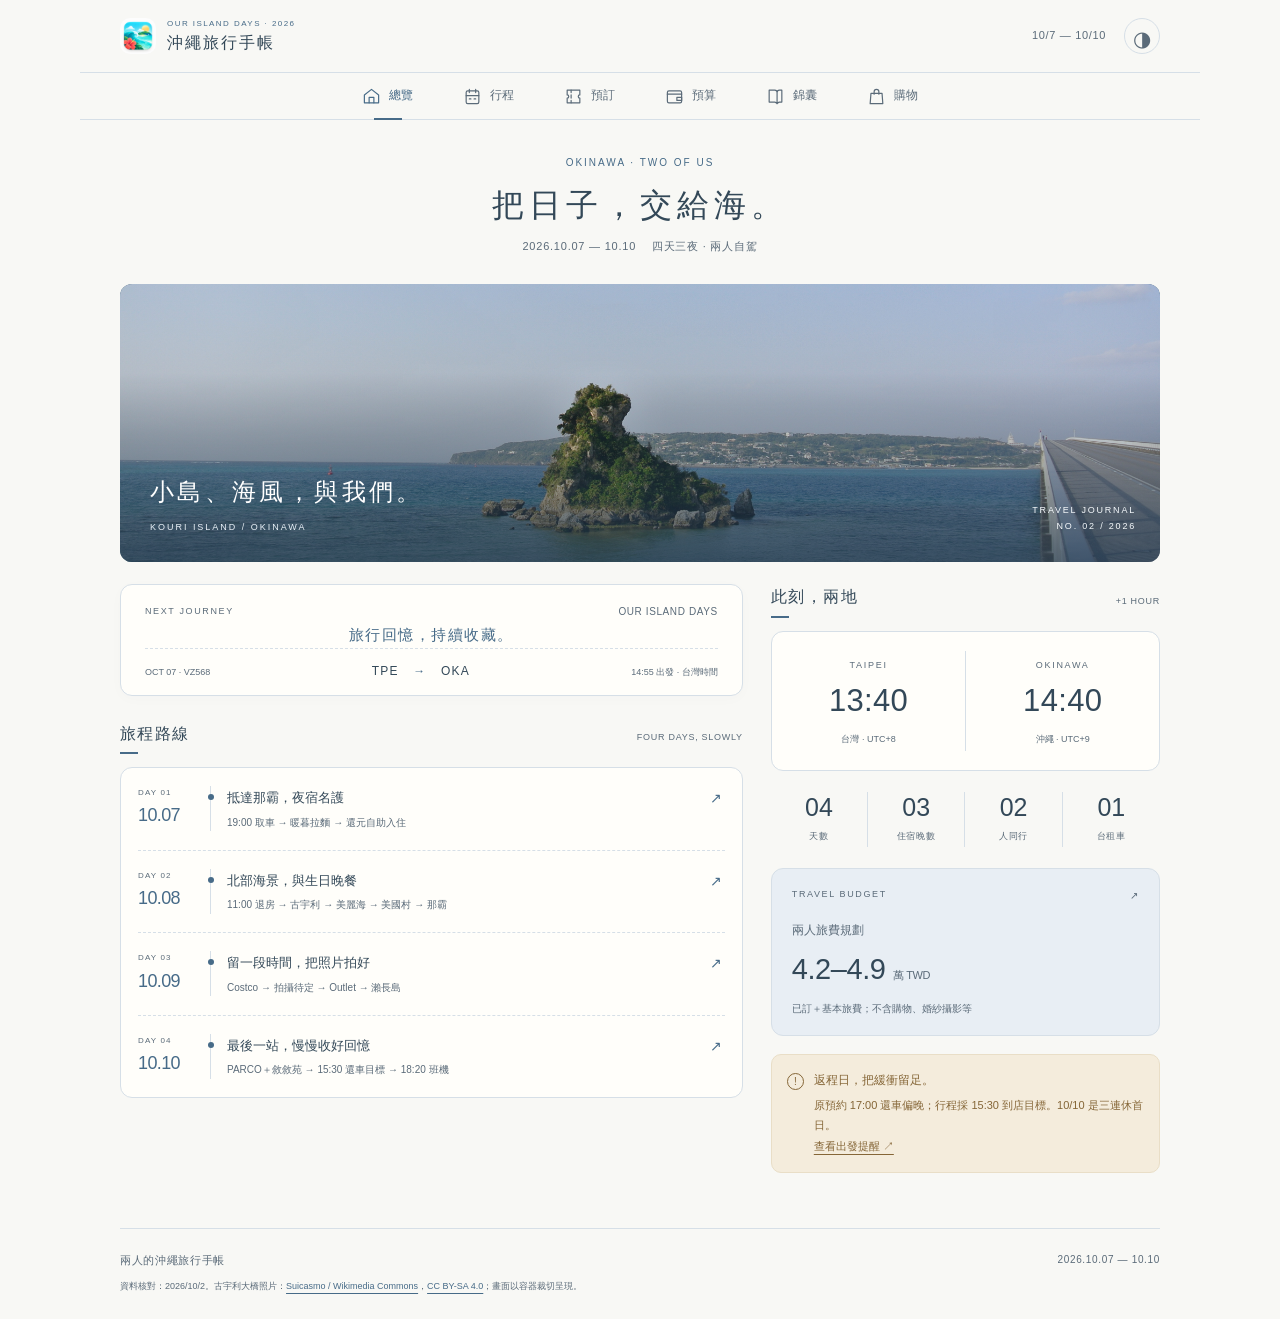
==== okinawa/index.html @ c4e72343 "Finalize visually checked shopping photos and compact mobile cards" ====
<!doctype html><html lang="zh-Hant"><head><meta charset="utf-8"><meta name="viewport" content="width=device-width,initial-scale=1,viewport-fit=cover"><meta name="theme-color" content="#f8f8f5"><meta name="description" content="2026年10月7日至10日，兩人的沖繩自駕行程與預算手帳。"><title>沖繩四日｜兩人的旅行手帳</title><link rel="icon" type="image/png" href="assets/okinawa-user-selected-192.png"><link rel="apple-touch-icon" href="assets/okinawa-user-selected-180.png"><link rel="manifest" href="manifest.webmanifest"><meta name="apple-mobile-web-app-capable" content="yes"><meta name="apple-mobile-web-app-title" content="沖繩四日"><link rel="stylesheet" href="styles.css?v=20261003-images03"></head><body><div class="app-shell">
<a class="skip" href="#main">跳到內容</a>
<header class="mast"><div class="brand"><img class="brandmark" src="assets/okinawa-user-selected-192.png" width="44" height="44" alt="沖繩風獅爺 App 圖示"><div><p class="eyebrow">OUR ISLAND DAYS · 2026</p><h1>沖繩旅行手帳</h1></div></div><div class="tripmeta"><span>10/7 — 10/10</span><button id="theme-toggle" type="button" aria-label="切換深淺色">◑</button></div></header>
<nav class="mainnav" aria-label="旅行手帳導覽">
<button class="active" data-view="overview" aria-current="page"><svg aria-hidden="true" viewBox="0 0 24 24" fill="none" stroke="currentColor" stroke-width="1.5" stroke-linecap="round" stroke-linejoin="round"><path d="m3 10 9-7 9 7v10H3Z"/><path d="M9 20v-7h6v7"/></svg><small>總覽</small></button>
<button data-view="plan"><svg aria-hidden="true" viewBox="0 0 24 24" fill="none" stroke="currentColor" stroke-width="1.5" stroke-linecap="round" stroke-linejoin="round"><rect x="4" y="5" width="16" height="16" rx="2"/><path d="M8 3v4m8-4v4M4 11h16m-12 4h2m4 0h2"/></svg><small>行程</small></button>
<button data-view="bookings"><svg aria-hidden="true" viewBox="0 0 24 24" fill="none" stroke="currentColor" stroke-width="1.5" stroke-linecap="round" stroke-linejoin="round"><path d="M4 4h16v6a2 2 0 0 0 0 4v6H4v-6a2 2 0 0 0 0-4Z"/><path d="M9 4v3m0 3v4m0 3v3"/></svg><small>預訂</small></button>
<button data-view="budget"><svg aria-hidden="true" viewBox="0 0 24 24" fill="none" stroke="currentColor" stroke-width="1.5" stroke-linecap="round" stroke-linejoin="round"><rect x="3" y="5" width="18" height="15" rx="2"/><path d="M3 9h18m-6 4h6v4h-6Z"/></svg><small>預算</small></button>
<button data-view="notes"><svg aria-hidden="true" viewBox="0 0 24 24" fill="none" stroke="currentColor" stroke-width="1.5" stroke-linecap="round" stroke-linejoin="round"><path d="M4 4h7a3 3 0 0 1 3 3v14a4 4 0 0 0-3-2H4Zm16 0h-3a3 3 0 0 0-3 3v14a4 4 0 0 1 3-2h3Z"/></svg><small>錦囊</small></button><button data-view="shopping"><svg aria-hidden="true" viewBox="0 0 24 24" fill="none" stroke="currentColor" stroke-width="1.5" stroke-linecap="round" stroke-linejoin="round"><path d="M5 8h14l1 13H4Z"/><path d="M9 9V6a3 3 0 0 1 6 0v3"/></svg><small>購物</small></button></nav>
<main id="main">
<section id="overview" class="view">
<div class="overview-heading"><p class="eyebrow">OKINAWA · TWO OF US</p><h2>把日子，交給海。</h2><p>2026.10.07 — 10.10 <span>四天三夜 · 兩人自駕</span></p></div>
<div class="cover"><img src="assets/kouri-bridge.jpg" alt="古宇利大橋跨越沖繩的藍綠色海面" width="720" height="480" fetchpriority="high"><div class="cover-copy"><span>小島、海風，與我們。</span><small>KOURI ISLAND / OKINAWA</small></div><span class="cover-index">TRAVEL JOURNAL<br>NO. 02 / 2026</span></div>
<div class="home-grid"><div class="home-main">
<section class="countdown-card" aria-label="旅行倒數"><div class="card-label">NEXT JOURNEY <span id="countdown-label">距離出發</span></div><div class="countdown-digits" id="countdown-digits"><div><strong id="countdown-days">--</strong><span>DAYS</span></div><i>:</i><div><strong id="countdown-hours">--</strong><span>HOURS</span></div><i>:</i><div><strong id="countdown-minutes">--</strong><span>MINS</span></div></div><p id="countdown" class="countdown-status" aria-live="off"></p><div class="flight-strip"><span>OCT 07 · VZ568</span><b>TPE <span>→</span> OKA</b><span>14:55 出發 · 台灣時間</span></div></section>
<div class="overview-section"><div class="section-label"><h3>旅程路線</h3><span>FOUR DAYS, SLOWLY</span></div><div class="route-summary">
<button data-overview-day="0"><span><small>DAY 01</small>10.07</span><div><b>抵達那霸，夜宿名護</b><small>19:00 取車 → 暖暮拉麵 → 還元自助入住</small></div><i aria-hidden="true">↗</i></button>
<button data-overview-day="1"><span><small>DAY 02</small>10.08</span><div><b>北部海景，與生日晚餐</b><small>11:00 退房 → 古宇利 → 美麗海 → 美國村 → 那霸</small></div><i aria-hidden="true">↗</i></button>
<button data-overview-day="2"><span><small>DAY 03</small>10.09</span><div><b>留一段時間，把照片拍好</b><small>Costco → 拍攝待定 → Outlet → 瀨長島</small></div><i aria-hidden="true">↗</i></button>
<button data-overview-day="3"><span><small>DAY 04</small>10.10</span><div><b>最後一站，慢慢收好回憶</b><small>PARCO＋敘敘苑 → 15:30 還車目標 → 18:20 班機</small></div><i aria-hidden="true">↗</i></button></div></div>
</div><aside class="home-side"><div class="overview-section clock-section"><div class="section-label"><h3>此刻，兩地</h3><span>+1 HOUR</span></div><div class="clock-grid"><div><span>TAIPEI</span><strong id="clock-taipei">--:--</strong><small>台灣 · UTC+8</small></div><div><span>OKINAWA</span><strong id="clock-okinawa">--:--</strong><small>沖繩 · UTC+9</small></div></div></div>
<div class="overview-stats"><div><strong>04</strong><span>天數</span></div><div><strong>03</strong><span>住宿晚數</span></div><div><strong>02</strong><span>人同行</span></div><div><strong>01</strong><span>台租車</span></div></div>
<button class="overview-budget" data-open-view="budget"><span class="card-label">TRAVEL BUDGET <span aria-hidden="true">↗</span></span><span>兩人旅費規劃</span><b>4.2–4.9 <small>萬 TWD</small></b><small>已訂＋基本旅費；不含購物、婚紗攝影等</small></button>
<div class="notice"><span class="noticeicon" aria-hidden="true">!</span><div><strong>返程日，把緩衝留足。</strong><p>原預約 17:00 還車偏晚；行程採 15:30 到店目標。10/10 是三連休首日。</p><a href="#notes" data-open-view="notes">查看出發提醒 ↗</a></div></div>
</aside></div>
</section><section id="plan" class="view" hidden><div class="sectionhead"><p class="eyebrow">ONE DAY AT A TIME</p><h2>沿著海岸，慢慢走。</h2><p class="sub">每天一頁，把時間留給喜歡的風景。</p></div><div class="notice"><span class="noticeicon" aria-hidden="true">!</span><div><strong>10/10 還車要提早</strong><p>訂單是 17:00，建議已加滿油、15:30 到 SKY。當天是三連休首日，另有那霸祭典活動。<a href="#" data-open-view="notes">查看原因與依據</a></p></div></div>
<div class="daytabs" role="tablist" aria-label="選擇旅行日期"></div>
<div class="itinerarylayout"><section id="day-panel" role="tabpanel" tabindex="0"></section><aside class="tripaside"><div class="asidebox"><p class="eyebrow">BUDGET / 2 PEOPLE</p><p class="asideamount">NT$42,042<span>— 48,862</span></p><p>含已訂機票、三晚住宿、租車與基本旅費估算。</p><p class="small">不含購物、婚紗攝影、台灣端交通、保險／網路及未確定加收費用。</p><button class="textbutton" data-open-view="budget">展開預算明細</button></div><div class="asidebox quiet"><h3>這份行程怎麼看</h3><p><span class="tag confirmed">已訂</span> 已核對確認信</p><p><span class="tag planned">預排</span> 建議時段，未預約</p><p><span class="tag pending">待確認</span> 仍缺重要資訊</p><p class="small">日本行程使用日本時間；航班另標台灣時間。車程為規劃區間，不是即時導航。</p></div></aside></div>
</section>
<section id="budget" class="view" hidden><div class="sectionhead"><p class="eyebrow">MONEY, WITHOUT DOUBLE COUNTING</p><h2>兩人預算，一次看清楚。</h2><p class="sub">已付款採實際台幣金額。其餘以試算匯率 ¥1 = NT$0.22 換算，非即時或刷卡匯率。</p></div>
<div class="totals"><article><span>已付款・已核對</span><strong>NT$25,555<span>.41</span></strong><p>來回機票＋那霸兩晚住宿</p></article><article><span>已訂・尚待付款</span><strong>約 NT$5,847</strong><p>租車 ¥16,200＋名護住宿 ¥10,377 等值基準</p></article><article class="totalprimary"><span>兩人整趟規劃</span><strong>NT$42,042–48,862</strong><p>已訂項目＋基本旅費＋機動金；未含下列額外項目</p></article></div>
<div class="budgetsection"><div class="blocktitle"><span class="sectionnum">01</span><div><h3>已訂固定項目</h3><p>同一筆費用只計算一次</p></div></div><div class="tablewrap"><table><thead><tr><th>項目</th><th>狀態</th><th>計價金額</th><th>備註</th></tr></thead><tbody>
<tr><td><b>雙人來回機票</b><small>Thai Vietjet・VZ568 / VZ569</small></td><td><span class="tag confirmed">已付</span></td><td class="num">NT$20,723.41</td><td>含稅費與已購託運，行李費不另加。</td></tr>
<tr><td><b>那霸西飯店・2 晚</b><small>10/8 入住，10/10 退房</small></td><td><span class="tag confirmed">已付</span></td><td class="num">NT$4,832</td><td>新樓標準雙床房，不含早餐；停車另計。</td></tr>
<tr><td><b>還元名護東江・1 晚</b><small>10/7 入住，10/8 退房</small></td><td><span class="tag pending">10/5 待扣款</span></td><td class="num">¥10,377 等值<small>試算約 NT$2,283</small></td><td>以延後扣款條款基準估算，最終依選定幣別與扣款日匯率。含早餐。</td></tr>
<tr><td><b>SKY 租車・1 台</b><small>10/7 19:00 — 10/10 17:00 原訂單</small></td><td><span class="tag pending">取車現付</span></td><td class="num">¥16,200<small>試算約 NT$3,564</small></td><td>含免責／WIDE 補償及 ETC 裝置；油、通行費另計。</td></tr>
</tbody></table></div><p class="footnote">名護顯示價 ¥9,883 與延後扣款基準 ¥10,377 是同一筆，不重複加總。舊 Tissage 與重複那霸訂單已免費取消，不計入費用。</p></div>
<div class="budgetsection"><div class="blocktitle"><span class="sectionnum">02</span><div><h3>尚未花費的基本旅費</h3><p>兩人、四天的規劃區間，非商家報價</p></div></div><div class="estimate-list">
<div class="food-total"><span><b>餐飲與飲料・兩人合計</b><small>下列餐點都包含在此總額，不再重複相加。名護早餐已含。</small></span><strong>¥30,000–50,000</strong></div>
<div class="food-breakdown"><span><b>10/7 暖暮拉麵</b><small>兩人簡單用餐估算，非官方報價。</small></span><strong>¥2,000–3,000</strong></div>
<div class="food-breakdown"><span><b>10/8 生日晚餐</b><small>餐廳待選，預算保留。</small></span><strong>¥6,000–10,000</strong></div>
<div class="food-breakdown"><span><b>10/10 敘敘苑午餐</b><small>焼肉／ミックス套餐每人 ¥3,000／4,100，含稅、午餐免 5% 服務費；未訂位。</small></span><strong>¥6,000–8,200</strong></div>
<div class="food-breakdown"><span><b>其他餐飲與飲料額度</b><small>蝦蝦飯、其他正餐、早餐與飲料；剩餘預算分配，非商家報價。</small></span><strong>¥16,000–28,800</strong></div>
<div><span><b>汽油</b><small>約 350–450 km；車型、油耗、繞路與實際油價會改變結果。</small></span><strong>¥4,000–8,000</strong></div>
<div><span><b>高速公路通行費</b><small>ETC 卡是否可租待確認，租卡費尚未核實。</small></span><strong>¥2,000–4,000</strong></div>
<div><span><b>飯店及景點停車</b><small>含那霸西兩晚 ¥3,000；其餘預留名護與臨停。</small></span><strong>¥3,000–5,000</strong></div>
<div><span><b>美麗海水族館成人票 × 2</b><small>目前一般成人票 ¥2,180／人；未購票。</small></span><strong>¥4,360</strong></div>
<div><span><b>機動預備金</b><small>只列一次，不表示已發生支出。</small></span><strong>¥5,000–8,000</strong></div>
<div class="estimatetotal"><span><b>基本旅費＋機動金</b></span><strong>¥48,360–79,360<small>約 NT$10,639–17,459</small></strong></div>
</div></div>
<div class="budgetsection exclusions"><h3>還沒包含的費用</h3><p>購物／伴手禮、婚紗拍攝、台灣往返機場交通、旅遊保險、網路方案、ETC 卡租借及任何尚未確定的現場加收。這些不是 0 元，待金額確定再加入。</p><p>目前估算約每人 NT$21,021–24,431；這只是雙人總額平均，未代表實際付款分攤。</p></div>
</section>
<section id="bookings" class="view" hidden><div class="sectionhead"><p class="eyebrow">BOOKED & VERIFIED</p><h2>機票、飯店、租車都已定位。</h2><p class="sub">確認信查核至 10/2；航班實際狀態仍以航空公司通知為準。</p></div>
<div class="bookinggrid"><article class="booking flightcard"><div class="blocktitle"><span class="minilabel">FLIGHT</span><h3>來回航班</h3></div><div class="flight"><div><span>10/7（三）・VZ568</span><p><b>14:55</b> TPE T1 <i>—</i> <b>17:20</b> OKA</p><small>出發為台灣時間，抵達為日本時間</small></div></div><div class="flight"><div><span>10/10（六）・VZ569</span><p><b>18:20</b> OKA <i>—</i> <b>18:55</b> TPE T1</p><small>出發為日本時間，抵達為台灣時間</small></div></div><div class="mininote"><b>已購託運</b><p>去程：一人 20 kg，另一人未見託運加購。<br>回程：一人 25 kg、另一人 15 kg。</p><small>已含機票總額；手提行李與合併計重規則未核實。</small></div></article>
<article class="booking"><span class="minilabel">STAY 01 / NAGO</span><h3>還元ホテル 名護東江</h3><p class="bookingdates">10/7 — 10/8 <span>1 晚</span></p><p>雙床房・兩位成人・附早餐</p><dl><dt>入住／退房</dt><dd>16:00 後／11:00 前</dd><dt>地址</dt><dd>名護市東江 1-3-19</dd><dt>停車</dt><dd>飯店一樓；費用與車位保留未確認</dd><dt>待办</dt><dd>完成飯店要求的入住資料，備妥晚到自助入住指引</dd></dl><a class="maplink" href="https://www.google.com/maps/search/?api=1&query=%E9%82%84%E5%85%83%E3%83%9B%E3%83%86%E3%83%AB%20%E5%90%8D%E8%AD%B7%E6%9D%B1%E6%B1%9F" target="_blank" rel="noopener noreferrer">開啟地圖</a></article>
<article class="booking"><span class="minilabel">STAY 02 / NAHA</span><h3>那霸西飯店 Naha-West Inn</h3><p class="bookingdates">10/8 — 10/10 <span>2 晚</span></p><p>新樓標準雙床房・不含早餐</p><dl><dt>入住／退房</dt><dd>15:00–23:30／11:00 前；23:00 後抵達需通知</dd><dt>地址</dt><dd>那霸市西 1-16-7</dd><dt>停車</dt><dd>¥1,500／晚，先到先停，無法預約</dd><dt>免費取消</dt><dd>10/5 21:59 日本時間前（台灣 20:59）</dd></dl><a class="maplink" href="https://www.google.com/maps/search/?api=1&query=Naha-West%20Inn" target="_blank" rel="noopener noreferrer">開啟地圖</a></article>
<article class="booking"><span class="minilabel">RENTAL / SKY</span><h3>SKY 那霸機場店</h3><p class="bookingdates">10/7 19:00 — 10/10 17:00</p><p>禁菸 Yaris 同等級・取還同店</p><dl><dt>到店付款</dt><dd>¥16,200，包含免責＋WIDE 補償</dd><dt>取車接駁</dt><dd>那霸機場 11-B 附近，辨識 SKY 標誌</dd><dt>返還條件</dt><dd>滿油還車；先規劃 15:30 實際到店</dd><dt>ETC</dt><dd>車上有裝置；收費卡是否提供未確認</dd></dl><a class="maplink" href="https://www.skyrent.jp/okinawa/naha-airport/sougei/" target="_blank" rel="noopener noreferrer">官方接駁指引</a></article></div>
</section>
<section id="notes" class="view" hidden><div class="sectionhead"><p class="eyebrow">BEFORE YOU GO</p><h2>先確認這幾件，出發更順。</h2></div><div class="notelist">
<article><span class="number">01</span><div><h3>還車緩衝要留足</h3><p>原租車預約 17:00，距 18:20 起飛僅 80 分鐘。SKY 指引要求航班前 90 分鐘還車，對應 16:50。行程採更保守的 15:30 到店目標，沒有變更你的預約。</p><p>10/10–12 有那霸大綱挽祭，10/12 為日本體育之日。10/10 從 PARCO 離開後直接加油還車，避免再繞國際通。</p><a href="https://www.skyrent.jp/okinawa/naha-airport/sougei/" target="_blank" rel="noopener noreferrer">SKY 指引</a> · <a href="https://www.naha-navi.or.jp/magazine/2026/09/49306/" target="_blank" rel="noopener noreferrer">那霸祭典資訊</a></div></article>
<article><span class="number">02</span><div><h3>10/9 拍攝時段仍待確認</h3><p>目前只保留中段時間。若有正式攝影師、集合地點與預約時段，需以預約為優先重排 Costco、Outlet 與瀨長島；攝影費尚未納入預算。</p></div></article>
<article><span class="number">03</span><div><h3>取車文件、ETC 卡與晚到入住</h3><p>攜帶有效台灣駕照、符合規定的日文譯本及護照。譯本的舊發行日期本身不代表失效，但須核對駕照資料是否變更；這裡沒有驗證你的個人文件。</p><p>租車含 ETC 裝置，卡片需另外確認。第一晚可能 21:00 後到名護，先完成飯店的入住資料與自助入住準備。若航班延誤，及早依租車訂單管道聯絡店家。</p><a href="https://www.koryu.or.jp/tw/faq/tabid1185.html" target="_blank" rel="noopener noreferrer">日文譯本官方說明</a></div></article>
<article><span class="number">04</span><div><h3>餐廳、天氣與購物保留彈性</h3><p>10/8 以 11:00 退房出發，生日晚餐排 19:00 後；嘉手納本日先不排。生日餐廳尚未選定。Costco 以常溫伴手禮為主，冷藏冷凍食品不適合整天放車內。</p><p>景點營業資訊查核至 10/2，出發前仍需留意臨時休業或天候公告；目前未以不可靠的長期預報固定室外行程。</p></div></article>
</div><details class="sources"><summary>行程資料與價格來源</summary><ul>
<li><a href="https://www.jojoen.co.jp/shop/jojoen/okinawa-parco/" target="_blank" rel="noopener noreferrer">敘敘苑 PARCO CITY 分店菜單與午餐時段</a></li><li><a href="https://ramendanbo.okinawa/locations-2/" target="_blank" rel="noopener noreferrer">暖暮名護店營業資訊</a></li><li><a href="https://www.oki-churaumi.jp/guide/hour/" target="_blank" rel="noopener noreferrer">美麗海水族館營業時間</a> · <a href="https://ns.oki-churaumi.jp/guide/info/" target="_blank" rel="noopener noreferrer">票價</a></li>
<li><a href="https://78west-inn.jp/faq.html" target="_blank" rel="noopener noreferrer">那霸西飯店停車與常見問題</a></li>
<li><a href="https://www.skyrent.jp/guide/rental/" target="_blank" rel="noopener noreferrer">SKY 還車流程</a> · <a href="https://www.skyrent.jp/okinawa/naha-airport/" target="_blank" rel="noopener noreferrer">那霸機場店</a></li>
<li><a href="https://www.nakijinson.jp/spot.php?ct=2&id=46" target="_blank" rel="noopener noreferrer">KOURI SHRIMP</a> · <a href="https://lovesokinawa.co.jp/archives/485.html" target="_blank" rel="noopener noreferrer">2026 價格調整公告</a></li>
<li><a href="https://www.parcocity.jp/access/" target="_blank" rel="noopener noreferrer">PARCO CITY 交通與停車</a> · <a href="https://www.umikajiterrace.com/about-umikajiterrace/" target="_blank" rel="noopener noreferrer">Umikaji Terrace</a></li>
<li><a href="https://www.naha-navi.or.jp/en/spot/9211/" target="_blank" rel="noopener noreferrer">ASHIBINAA 觀光協會資訊</a> · <a href="https://www.costco.co.jp/store-finder/Okinawa%20Nanjo" target="_blank" rel="noopener noreferrer">Costco 官方店頁（營業時段出發前再確認）</a></li>
<li><a href="https://www8.cao.go.jp/chosei/shukujitsu/gaiyou.html" target="_blank" rel="noopener noreferrer">日本國定假日</a></li></ul><p>已訂金額與航班：原始確認信及收據已私下核對。此站不放訂位碼、登入資料或門禁碼。</p></details></section>
<section id="shopping" class="view" hidden aria-labelledby="shopping-title">
<div class="sectionhead shopping-heading"><div><p class="eyebrow">GOOD FINDS, THOUGHTFULLY CHOSEN</p><h2 id="shopping-title" tabindex="-1">把喜歡的，帶回日常。</h2><p class="sub">日本好物選購筆記。含稅參考價可能調整，沖繩門市庫存未確認。</p></div><span class="shopping-edition">JAPAN FINDS<br><b>2024 — 2026</b></span></div>
<div class="shopping-tools"><div class="shopping-search"><label for="shopping-query">找一件實用小物</label><input id="shopping-query" type="search" placeholder="商品、品牌或用途" maxlength="100" autocomplete="off" aria-controls="shopping-results"></div><button id="shopping-saved-only" class="shopping-save-filter" type="button" aria-pressed="false">只看我的清單</button></div>
<div id="shopping-filters" class="shopping-filters" role="group" aria-label="商品分類"></div>
<div class="shopping-result-line"><p id="shopping-count" role="status" aria-live="polite" aria-atomic="true"></p><p class="shopping-inline-list">本機清單 <strong id="shopping-saved-count">0 <small>件想看看</small></strong></p><button id="shopping-reset" class="textbutton" type="button">重設篩選</button></div>
<p id="shopping-image-status" class="shopping-image-status"></p>
<p id="shopping-storage" class="shopping-storage" role="status" hidden></p>
<div id="shopping-results" class="shopping-grid" aria-label="推薦商品"></div>
<div class="shopping-pagination"><p id="shopping-page-status" role="status" aria-live="polite" aria-atomic="true"></p><button id="shopping-more" type="button" aria-controls="shopping-results" hidden>再顯示 12 件</button></div>
<div id="shopping-empty" class="shopping-empty" hidden><span aria-hidden="true">○</span><h3>這裡還沒有符合的商品。</h3><p id="shopping-empty-hint">試試其他關鍵字，或重設篩選。</p><button id="shopping-empty-reset" type="button">查看全部商品</button></div>
<details id="shopping-threads" class="shopping-about"><summary>Threads 原文查核筆記</summary><div>
<p>查核至 2026/10/3，僅涵蓋公開可見原文，留言未完整讀取。以下沒有核實商品型號，不列為新增購買推薦，也不據此判定效果或現在庫存。</p>
<p><b>個人使用貼文 · 2024/10/10</b><br>@yh_gyomu 提到喜歡 MUJI 柑橘香味噴霧，也會旅行攜帶；原文沒有明確商品型號或條碼。<br><a href="https://www.threads.com/@yh_gyomu/post/DA8uVfKBxux?xmt=AQF0zoXtGz68ikVL-HNa0BBNAxy9VqWaBPb76LrqfnqTDg" target="_blank" rel="noopener noreferrer">查看 Threads 原文 ↗</a></p>
<p><b>商業／代購貼文 · 2025/4/29</b><br>@wed_alice 分享 MUJI 噴霧，貼文帶有「日本代購」標籤；商業脈絡另列，不當作獨立使用者推薦。<br><a href="https://www.threads.com/@wed_alice/post/DJB1ND1TX96?xmt=AQF0cCdFa-28HUAaRRoupSQPeTVnWJBQsEqbQVd3TqdWqQ" target="_blank" rel="noopener noreferrer">查看 Threads 原文 ↗</a></p>
<p><b>多項產品混用 · 2025/6/19</b><br>@c.hiieh 描述同時嘗試多項產品的經驗，其中包含 MUJI 噴霧；無法把結果歸因於單一商品，因此不作該商品評價依據。日期採原頁，媒體轉述另寫 6/20。<br><a href="https://www.threads.com/@c.hiieh/post/DLGW97-TYxz?xmt=AQF0UoHAVx7V0USu8YisF7Ax56ztG9sNjuvMuDTAKBIrbQ" target="_blank" rel="noopener noreferrer">查看 Threads 原文 ↗</a></p>
</div></details>
<details class="shopping-about"><summary>選品方式與清單保存說明</summary><div><p>好用，比買齊更重要。商品不是依熱門程度排名；每件保留近期心得或選品依據、官方資料與不適合的地方。會員心得獎項、消費者現場投票及含商業連結的文章分別標示；未以零售銷售榜代替使用者評價，不能視為逐件實購好評或所有日本人的共識。</p><p>價格為查核時的日本含稅參考價，店頭、容量與版本可能不同；不保證沖繩門市有貨。</p><p>收藏只存在此瀏覽器，不與同行者共用或同步，也不會下單。清除瀏覽資料可能一併清除收藏。</p></div></details>
<aside class="shopping-method"><h3>挑選前，再確認一次</h3><p>使用者經驗具有個別差異。美妝先試色或試用；食品留意過敏原、效期與保存條件。推薦來源與品牌資訊分開列示，未查核的價格不填估值。</p><p>查核日期：2026/10/3。商品評價優先採 2024/10 以後資料；商店資訊只作找貨起點。購物費用尚未包含在原旅行預算。</p><button class="textbutton" data-open-view="budget" type="button">回看兩人旅費規劃 ↗</button></aside>
</section>
<footer><p>兩人的沖繩旅行手帳 <span>2026.10.07 — 10.10</span></p><small>資料核對：2026/10/2。古宇利大橋照片：<a href="https://commons.wikimedia.org/wiki/File:Kouri_Bridge_20150212.jpg" target="_blank" rel="noopener noreferrer">Suicasmo / Wikimedia Commons</a>，<a href="https://creativecommons.org/licenses/by-sa/4.0/" target="_blank" rel="noopener noreferrer">CC BY-SA 4.0</a>；畫面以容器裁切呈現。</small></footer>
</main><noscript><p class="noscript">每日行程切換、時鐘與購物清單需要 JavaScript。請啟用 JavaScript 以使用完整手帳。</p></noscript><script src="trip-data.js"></script><script src="shopping-data.js?v=20261003-images03"></script><script src="shopping-images.js?v=20261003-images03"></script><script src="app.js"></script><script src="shopping.js?v=20261003-images03"></script></div></body></html>
---- okinawa/styles.css ----
/* Okinawa edition: Swiss travel journal's warm paper, compact app shell,
   quiet typography, divided clock, day strip and dotted timeline. */
:root{--paper:#f8f8f5;--paper2:#edf0f3;--white:#fffefa;--ink:#334858;--muted:#5b6b79;--sea:#476b88;--navy:#34566f;--mint:#e8eef4;--line:#d6dfe7;--amber:#f4ecdc;--orange:#856637;--shadow:0 3px 14px #33485805;--radius:12px;color:var(--ink);background:var(--paper);font-family:-apple-system,BlinkMacSystemFont,"PingFang TC","Noto Sans TC","Helvetica Neue",sans-serif;font-synthesis:none}
*{box-sizing:border-box}body{margin:0;font-size:14px;font-weight:400;line-height:1.8;-webkit-font-smoothing:antialiased}button,input{font:inherit}button{cursor:pointer;touch-action:manipulation;min-height:44px}button,a{-webkit-tap-highlight-color:transparent}button{color:inherit}a{color:var(--sea);text-underline-offset:4px}a:focus-visible,button:focus-visible,summary:focus-visible,[tabindex]:focus-visible{outline:3px solid #ba8350;outline-offset:4px}h1,h2,h3,p{margin:0}h1,h2,h3{font-weight:500}h2{font-size:30px;line-height:1.5;letter-spacing:.08em}h3{font-size:16px;line-height:1.6;letter-spacing:.035em}small,.small{font-size:11px;color:var(--muted);line-height:1.65}button,article,section,div{min-width:0}svg{display:block}.skip{position:fixed;top:-100px;left:16px;z-index:100;background:var(--white);padding:12px}.skip:focus{top:10px}.app-shell{max-width:1120px;margin:auto}.mast{display:flex;justify-content:space-between;align-items:center;padding:17px 40px;border-bottom:1px solid var(--line);gap:12px}.brand{display:flex;align-items:center;gap:11px}.brandmark{width:36px;height:36px;border-radius:10px}.brand h1{font-size:16px;letter-spacing:.12em;line-height:1.5}.brand .eyebrow{font-size:8px;letter-spacing:.18em;margin:0}.eyebrow{font-size:10px;letter-spacing:.2em;color:var(--sea);font-weight:500;margin-bottom:9px}.tripmeta{display:flex;align-items:center;gap:18px}.tripmeta>span{font-size:11px;color:var(--muted);letter-spacing:.06em}#theme-toggle{border:1px solid var(--line);border-radius:50%;width:36px;height:36px;min-height:36px;background:transparent;font-size:21px;color:var(--muted)}.mainnav{display:flex;justify-content:center;gap:34px;padding:0 30px;border-bottom:1px solid var(--line);position:sticky;top:0;z-index:30;background:var(--paper)}.mainnav button{display:flex;align-items:center;gap:8px;background:none;border:0;padding:13px 14px;position:relative;color:var(--muted)}.mainnav svg{width:19px;height:19px}.mainnav small{font-size:12px;color:inherit}.mainnav button:after{content:'';position:absolute;bottom:-1px;left:50%;width:0;height:2px;background:var(--sea);transition:width .22s;transform:translateX(-50%)}.mainnav .active{color:var(--sea)}.mainnav .active:after{width:28px}main{padding:0 40px 25px}.view[hidden]{display:none}.view{animation:appear .24s ease-out}.overview-heading{text-align:center;padding:34px 0 27px}.overview-heading h2{font-size:32px;letter-spacing:.16em;margin-bottom:8px}.overview-heading>p:last-child{font-size:11px;letter-spacing:.07em;color:var(--muted)}.overview-heading>p:last-child span{margin-left:12px}.cover{height:278px;position:relative;overflow:hidden;border-radius:var(--radius);background:var(--navy)}.cover img{width:100%;height:100%;object-fit:cover;object-position:center 54%;display:block}.cover:after{content:'';position:absolute;inset:0;background:linear-gradient(180deg,#20394e10 32%,#21384ec4)}.cover-copy{position:absolute;bottom:27px;left:30px;z-index:1;color:#fff}.cover-copy>span{font-size:24px;letter-spacing:.14em;font-weight:400}.cover-copy small{display:block;margin-top:7px;color:#e8f0f7;font-size:9px;letter-spacing:.22em}.cover-index{position:absolute;right:24px;bottom:28px;color:#f5f9fc;font-size:9px;letter-spacing:.2em;z-index:1;text-align:right}.home-grid{display:grid;grid-template-columns:minmax(0,1.6fr) minmax(0,1fr);gap:28px;margin-top:22px}.countdown-card{padding:18px 24px 0;border:1px solid var(--line);border-radius:var(--radius);background:var(--white);box-shadow:var(--shadow)}.card-label{display:flex;justify-content:space-between;gap:10px;font-size:9px;color:var(--muted);letter-spacing:.18em;font-weight:500}.card-label>span{font-size:10px;letter-spacing:.06em}.countdown-digits{display:flex;gap:20px;align-items:center;justify-content:center;padding:20px 0 17px}.countdown-digits>div{text-align:center;min-width:50px}.countdown-digits strong{font-weight:300;font-size:43px;font-variant-numeric:tabular-nums;line-height:1;letter-spacing:-.04em}.countdown-digits>div span{display:block;font-size:8px;color:var(--muted);letter-spacing:.2em;margin-top:8px}.countdown-digits i{font-size:25px;line-height:1;font-style:normal;color:#bac8d3;margin-bottom:20px;font-weight:300}.countdown-status{font-size:15px;text-align:center;color:var(--sea);letter-spacing:.1em}.countdown-status:empty{display:none}.flight-strip{border-top:1px dashed var(--line);padding:12px 0;display:flex;gap:12px;justify-content:space-between;align-items:center;font-size:9px;color:var(--muted)}.flight-strip b{font-size:12px;font-weight:500;letter-spacing:.1em;color:var(--ink)}.flight-strip b span{margin:0 10px;color:var(--sea)}.overview-section{margin-top:25px}.section-label{display:flex;justify-content:space-between;align-items:center;gap:8px;margin-bottom:13px}.section-label h3{font-size:16px;letter-spacing:.09em;position:relative}.section-label h3:after{content:'';width:18px;height:2px;display:block;background:var(--sea);margin-top:6px}.section-label>span{font-size:9px;color:var(--muted);letter-spacing:.08em}.clock-section{margin-top:0}.clock-grid{display:grid;grid-template-columns:1fr 1fr;border:1px solid var(--line);border-radius:var(--radius);background:var(--white);padding:19px 0}.clock-grid>div{text-align:center}.clock-grid>div+div{border-left:1px solid var(--line)}.clock-grid span{font-size:9px;letter-spacing:.19em;color:var(--muted)}.clock-grid strong{display:block;font-size:31px;line-height:1.6;font-weight:300;letter-spacing:.01em;font-variant-numeric:tabular-nums}.clock-grid small{font-size:9px}.overview-stats{display:grid;grid-template-columns:repeat(4,1fr);margin:21px 0;padding:0}.overview-stats div{text-align:center;border-right:1px solid var(--line)}.overview-stats div:last-child{border:0}.overview-stats strong{font-size:25px;font-weight:300;display:block;line-height:1.2}.overview-stats span{font-size:9px;color:var(--muted);letter-spacing:.08em}.overview-budget{display:block;width:100%;text-align:left;background:var(--mint);border:1px solid var(--line);border-radius:var(--radius);padding:18px 20px;line-height:1.7;margin:0 0 18px}.overview-budget>.card-label{margin-bottom:14px}.overview-budget>span:not(.card-label){font-size:12px;color:var(--muted)}.overview-budget b{font-size:29px;font-weight:400;letter-spacing:-.015em;display:block;margin:3px 0 7px}.overview-budget b small{font-size:11px;font-weight:400}.overview-budget>small{font-size:10px;display:block}.route-summary{background:var(--white);border:1px solid var(--line);border-radius:var(--radius);padding:0 17px}.route-summary button{display:grid;grid-template-columns:57px 1fr 15px;gap:15px;align-items:start;text-align:left;padding:18px 0;width:100%;border:0;border-bottom:1px dashed var(--line);background:none;position:relative}.route-summary button:last-child{border-bottom:0}.route-summary button>span{font-size:18px;font-weight:400;letter-spacing:-.035em;color:var(--sea);line-height:1.8}.route-summary button>span small{font-size:8px;letter-spacing:.14em;display:block;color:var(--muted)}.route-summary button>div{border-left:1px solid var(--line);padding-left:16px;position:relative}.route-summary button>div:before{content:'';width:6px;height:6px;border-radius:50%;background:var(--sea);position:absolute;left:-3.5px;top:8px}.route-summary b{font-size:13px;font-weight:500;display:block}.route-summary div small{font-size:10px;display:block;margin-top:5px}.route-summary i{font-style:normal;color:var(--sea);font-size:14px}.notice{display:flex;gap:10px;background:var(--amber);border:1px solid #e9dec7;padding:15px;border-radius:10px;font-size:12px;color:var(--orange);margin:0 0 20px}.notice strong{font-size:12px;font-weight:500}.notice p{font-size:11px;margin-top:4px;line-height:1.8}.notice a{font-size:11px;color:var(--orange)}.noticeicon{width:17px;height:17px;flex-shrink:0;border-radius:50%;border:1px solid currentColor;text-align:center;line-height:16px;margin-top:3px;font-size:10px}.sectionhead{padding:31px 0 23px}.sectionhead h2{font-size:27px}.sub{font-size:12px;line-height:1.9;color:var(--muted);margin-top:8px;max-width:700px}.daytabs{display:grid;grid-template-columns:repeat(4,1fr);gap:8px;margin:0 0 24px;padding:12px 0;position:sticky;top:48px;z-index:10;background:var(--paper);border-bottom:1px solid var(--line)}.daytabs button{border:1px solid var(--line);border-radius:10px;background:none;padding:10px 12px;text-align:center}.daytabs button[aria-selected=true]{background:var(--sea);color:#fff;border-color:var(--sea)}.daytabs .date{font-size:17px;line-height:1.5;display:block;font-variant-numeric:tabular-nums}.daytabs .date small{font-size:9px;margin-left:5px;color:inherit}.daytabs .area{font-size:10px;display:block;letter-spacing:.03em;opacity:.9}.itinerarylayout{display:grid;grid-template-columns:minmax(0,1fr) 255px;gap:25px}.dayhead{display:flex;gap:15px;align-items:center;padding:0 0 20px}.dayhead .daynumber{font-size:49px;font-weight:200;line-height:1;color:#647d90;letter-spacing:-.07em}.dayhead h2{font-size:19px;line-height:1.7;letter-spacing:.03em}.dayhead p{font-size:11px;color:var(--muted);margin-top:5px}.day-distance{display:inline-flex;background:var(--mint);padding:4px 9px;border-radius:5px;font-size:10px;color:var(--sea);margin-bottom:18px}.timeline{list-style:none;margin:0;padding:20px;background:var(--white);border:1px solid var(--line);border-radius:var(--radius)}.event{display:grid;grid-template-columns:85px 1fr;gap:13px;padding:0;position:relative}.eventtime{font-size:11px;color:var(--sea);font-weight:500;line-height:1.6;padding-top:2px;font-variant-numeric:tabular-nums}.eventbody{padding:0 0 25px 18px;position:relative;border-left:1px dashed #c5d2de}.event:last-child .eventbody{border-left-color:transparent;padding-bottom:0}.eventbody:before{content:'';width:7px;height:7px;border-radius:50%;border:1.5px solid var(--sea);background:var(--white);position:absolute;top:7px;left:-4px}.event:has(.confirmed) .eventbody:before{background:var(--sea);box-shadow:0 0 0 3px var(--mint)}.eventtitle{display:flex;gap:6px;align-items:center;flex-wrap:wrap}.eventtitle h3{font-size:14px;letter-spacing:.01em}.eventbody p{font-size:12px;color:var(--muted);margin-top:7px;line-height:1.9}.tag{display:inline-flex;white-space:nowrap;border-radius:20px;padding:2px 7px;font-size:9px;font-weight:400;line-height:1.6;background:var(--paper2);color:var(--muted)}.confirmed{background:var(--mint);color:#476b88}.planned{background:#edf0f3;color:#516779}.pending{background:#f5ead5;color:#85632a}.maplink{display:inline-flex;align-items:center;min-height:35px;font-size:11px;text-decoration:none;margin-top:5px;border-bottom:1px solid var(--line)}.maplink:after{content:'↗';margin-left:12px}.hotelbar{margin-top:15px;border:1px solid var(--line);border-radius:10px;padding:14px 18px;background:var(--mint);font-size:10px;color:var(--muted)}.hotelbar strong{display:block;font-size:14px;color:var(--ink);font-weight:500;margin-top:3px}.day-controls{display:flex;justify-content:space-between;gap:10px;margin-top:17px}.day-controls button{background:none;border:1px solid var(--line);border-radius:7px;padding:5px 13px;font-size:12px;color:var(--sea)}.day-controls button:disabled{opacity:.4;cursor:default}.tripaside{display:flex;flex-direction:column;gap:16px}.asidebox{background:var(--mint);border:1px solid var(--line);border-radius:var(--radius);padding:20px}.asideamount{font-size:27px;font-weight:300;line-height:1.4;letter-spacing:-.04em;margin:15px 0}.asideamount span{display:block;font-size:23px}.asidebox>p:not(.eyebrow):not(.asideamount){font-size:12px;color:var(--muted);margin-bottom:10px}.asidebox>.small{font-size:10px!important}.textbutton{font-size:11px;border:0;border-bottom:1px solid var(--sea);padding:0;background:none;color:var(--sea)}.quiet{background:transparent}.quiet h3{font-size:14px;margin-bottom:14px}.quiet .tag{margin-right:6px}.totals{display:grid;grid-template-columns:1fr 1fr 1.25fr;gap:12px}.totals article{padding:21px;background:var(--white);border:1px solid var(--line);border-radius:var(--radius)}.totals article>span{font-size:11px;color:var(--muted)}.totals strong{display:block;font-size:25px;font-weight:400;line-height:1.5;letter-spacing:-.04em;margin:13px 0 8px}.totals strong span{font-size:16px}.totals article p{font-size:10px;color:var(--muted)}.totals .totalprimary{background:var(--mint)}.totalprimary strong{font-size:24px;color:var(--sea)}.budgetsection{margin-top:28px}.blocktitle{display:flex;gap:12px;align-items:center;margin-bottom:15px}.sectionnum{width:30px;height:30px;background:var(--mint);color:var(--sea);border-radius:6px;display:grid;place-items:center;font-size:12px}.blocktitle p{font-size:10px;color:var(--muted)}.tablewrap{overflow-x:auto;background:var(--white);border:1px solid var(--line);border-radius:var(--radius)}table{border-collapse:collapse;width:100%;font-size:12px;min-width:640px}th{text-align:left;font-size:10px;letter-spacing:.05em;background:var(--paper2);color:var(--muted);font-weight:500;padding:13px 16px}td{padding:17px 16px;border-top:1px solid var(--line);vertical-align:top}td b{font-weight:500}td small{display:block;margin-top:5px;font-size:10px}td:first-child{width:26%}td:last-child{width:30%;color:var(--muted)}td.num{white-space:nowrap}td .tag{white-space:normal}.footnote{font-size:10px;color:var(--muted);margin-top:11px}.estimate-list{border:1px solid var(--line);border-radius:var(--radius);background:var(--white);padding:0 20px}.estimate-list>div{display:flex;gap:20px;justify-content:space-between;align-items:center;padding:16px 0;border-bottom:1px solid var(--line)}.estimate-list>div:last-child{border:0}.estimate-list b{font-size:13px;font-weight:500}.estimate-list small{display:block;font-size:10px;margin-top:3px}.estimate-list strong{font-size:16px;font-weight:500;color:var(--sea);white-space:nowrap}.estimate-list .food-breakdown{padding-left:18px;border-bottom-style:dashed}.estimate-list .food-breakdown b,.estimate-list .food-breakdown strong{font-size:11px}.food-total{background:var(--mint);margin:0 -20px;padding:17px 20px!important;border-radius:12px 12px 0 0}.estimatetotal strong{font-size:20px}.exclusions{background:var(--paper2);border-radius:var(--radius);padding:22px}.exclusions h3{font-size:15px}.exclusions p{font-size:12px;margin-top:8px;color:var(--muted)}.bookinggrid{display:grid;grid-template-columns:1fr 1fr;gap:17px}.booking{padding:25px;background:var(--white);border:1px solid var(--line);border-radius:var(--radius)}.minilabel{display:block;font-size:9px;letter-spacing:.2em;color:var(--sea);margin-bottom:12px}.bookingdates{font-size:20px;font-weight:400;letter-spacing:-.025em;margin:14px 0 8px}.bookingdates span{font-size:10px;background:var(--mint);border-radius:20px;padding:4px 8px;margin-left:7px}.booking>p:not(.bookingdates){font-size:12px;color:var(--muted)}dl{display:grid;grid-template-columns:74px 1fr;gap:13px 11px;font-size:12px;border-top:1px dashed var(--line);padding-top:18px;margin:18px 0 6px}dt{color:var(--muted);font-size:11px}dd{margin:0}.flightcard .blocktitle{display:block}.flight{padding:15px 0;border-bottom:1px dashed var(--line)}.flight span{font-size:10px;color:var(--sea);letter-spacing:.06em}.flight p{font-size:12px;margin:6px 0;white-space:nowrap}.flight b{font-size:28px;font-weight:300;font-variant-numeric:tabular-nums}.flight i{margin:0 10px;font-style:normal;color:var(--muted)}.flight small{font-size:10px}.mininote{font-size:11px;padding-top:15px}.mininote b{font-weight:500}.mininote p{margin-top:6px;color:var(--muted)}.mininote small{font-size:10px}.notelist article{display:grid;grid-template-columns:32px 1fr;gap:17px;background:var(--white);border:1px solid var(--line);border-radius:var(--radius);padding:24px;margin-bottom:14px}.number{font-size:28px;font-weight:300;line-height:1.4;color:#647d90}.notelist p{font-size:12px;color:var(--muted);margin-top:9px}.notelist a{font-size:11px}.sources{padding:18px 0;margin-top:24px;border-top:1px solid var(--line);font-size:11px;color:var(--muted)}.sources summary{min-height:44px;cursor:pointer;color:var(--ink);font-size:12px}.sources ul{padding-left:20px}.sources li{margin:0 0 11px}footer{border-top:1px solid var(--line);padding:22px 0 0;margin-top:35px;color:var(--muted)}footer p{font-size:11px;letter-spacing:.06em;margin-bottom:8px}footer p span{float:right;font-size:10px}footer small{font-size:9px;display:block;max-width:720px}.noscript{padding:20px}
[data-theme=dark]{--paper:#222c35;--paper2:#2b3742;--white:#293641;--ink:#e6ecf1;--muted:#b3c0cc;--sea:#abc4d9;--navy:#bfd3e2;--mint:#344859;--line:#506273;--amber:#3c372e;--orange:#e2cba6;--shadow:none;color-scheme:dark}[data-theme=dark] .notice{border-color:#5a503b}[data-theme=dark] .planned{background:#344859;color:#c8d8e5}[data-theme=dark] .pending{background:#4c402b;color:#e7cf9f}[data-theme=dark] .confirmed{color:#c3d7e8}[data-theme=dark] .daytabs button[aria-selected=true]{color:#253746}[data-theme=dark] .cover{background:#253746}
@keyframes appear{from{opacity:.45;transform:translateY(5px)}to{opacity:1;transform:translateY(0)}}@media(hover:hover){.mainnav button:hover,.route-summary button:hover{color:var(--sea)}.route-summary button:hover b{text-decoration:underline;text-underline-offset:4px}.overview-budget:hover{border-color:var(--sea)}.daytabs button:hover{border-color:var(--sea)}}
@media(max-width:900px){main{padding-left:25px;padding-right:25px}.mast{padding-left:25px;padding-right:25px}.home-grid{gap:20px}.itinerarylayout{grid-template-columns:minmax(0,1fr) 220px;gap:17px}.totals{grid-template-columns:1fr 1fr}.totals .totalprimary{grid-column:1/-1}.totalprimary strong{font-size:28px}.flight b{font-size:23px}.flight i{margin:0 5px}.booking{padding:20px}.countdown-digits{gap:13px}.flight-strip{gap:6px;font-size:8px}}
@media(max-width:680px){body{font-size:13px}.app-shell{max-width:520px;padding-bottom:calc(65px + env(safe-area-inset-bottom,0px))}.mast{position:sticky;top:0;z-index:40;background:var(--paper);padding:9px 16px;padding-top:calc(9px + env(safe-area-inset-top,0px))}.brand{gap:8px}.brandmark{width:31px;height:31px;border-radius:8px}.brand h1{font-size:14px;letter-spacing:.09em}.brand .eyebrow{font-size:6px}.tripmeta{gap:9px}.tripmeta>span{font-size:9px}#theme-toggle{width:32px;height:32px;min-height:32px;font-size:19px}.mainnav{position:fixed;top:auto;bottom:0;left:50%;transform:translateX(-50%);width:min(100%,520px);display:grid;grid-template-columns:repeat(5,1fr);gap:0;padding:0 7px env(safe-area-inset-bottom,0px);border-top:1px solid var(--line);border-bottom:0;background:var(--paper);z-index:50}.mainnav button{padding:11px 0 8px;gap:4px;min-height:61px;display:flex;flex-direction:column}.mainnav svg{width:21px;height:21px}.mainnav small{font-size:9px;line-height:1.6;letter-spacing:.08em}.mainnav button:after{top:0;bottom:auto}.mainnav .active svg{transform:translateY(-1px)}main{padding:0 16px 14px}.overview-heading{padding:25px 0 21px}.overview-heading .eyebrow{font-size:8px;letter-spacing:.18em;margin-bottom:7px}.overview-heading h2{font-size:25px;letter-spacing:.12em;margin-bottom:7px}.overview-heading>p:last-child{font-size:9px;letter-spacing:.03em}.overview-heading>p:last-child span{margin-left:6px}.cover{height:194px;border-radius:10px}.cover-copy{bottom:19px;left:18px}.cover-copy>span{font-size:18px;letter-spacing:.1em}.cover-copy small{font-size:7px;margin-top:5px;letter-spacing:.17em}.cover-index{font-size:7px;bottom:21px;right:17px;letter-spacing:.13em}.home-grid{display:flex;flex-direction:column;gap:0;margin-top:15px}.home-main,.home-side{display:contents}.countdown-card{order:0;padding:14px 17px 0}.countdown-digits{padding:17px 0 15px;gap:24px}.countdown-digits strong{font-size:40px}.countdown-digits>div span{font-size:7px}.flight-strip{font-size:8px;padding:10px 0}.flight-strip b{font-size:11px}.flight-strip b span{margin:0 6px}.home-main>.overview-section{order:5;margin-top:22px}.clock-section{order:1;margin-top:21px}.section-label{margin-bottom:12px}.section-label h3{font-size:15px}.section-label>span{font-size:8px}.clock-grid{padding:15px 0}.clock-grid strong{font-size:33px}.overview-stats{order:2;margin:20px 0}.overview-budget{order:3;padding:15px 18px;display:grid;grid-template-columns:1fr auto;gap:0 8px;margin-bottom:15px}.overview-budget>.card-label{grid-column:1/-1;margin-bottom:9px}.overview-budget>span:not(.card-label){align-self:center;font-size:11px}.overview-budget b{font-size:26px;margin:0}.overview-budget>small{grid-column:1/-1;margin-top:6px;font-size:9px}.home-side>.notice{order:4;margin-bottom:0}.notice{padding:12px 13px;gap:9px;margin-bottom:15px}.notice p{font-size:11px}.route-summary{padding:0 14px}.route-summary button{grid-template-columns:48px 1fr 10px;gap:10px;padding:16px 0}.route-summary button>div{padding-left:13px}.route-summary button>span{font-size:17px}.route-summary button>span small{font-size:7px}.route-summary b{font-size:12px}.route-summary div small{font-size:10px;line-height:1.8}.sectionhead{padding:24px 0 19px}.sectionhead .eyebrow{font-size:8px}.sectionhead h2{font-size:23px;letter-spacing:.045em}.sub{font-size:11px;margin-top:7px}.daytabs{top:calc(50px + env(safe-area-inset-top,0px));gap:6px;padding:9px 0 12px;margin-bottom:19px}.daytabs button{padding:7px 3px;border-radius:9px}.daytabs .date{font-size:16px}.daytabs .date small{font-size:8px;margin-left:3px}.daytabs .area{font-size:8px;letter-spacing:0}.itinerarylayout{display:block}.dayhead{gap:12px;padding-bottom:13px}.dayhead .daynumber{font-size:43px}.dayhead h2{font-size:18px;line-height:1.7}.dayhead p{font-size:10px}.day-distance{font-size:9px;margin-bottom:13px}.timeline{padding:17px 13px}.event{grid-template-columns:67px 1fr;gap:10px}.eventtime{font-size:10px;padding-top:3px;line-height:1.6}.eventbody{padding-left:13px;padding-bottom:23px}.eventtitle{gap:5px}.eventtitle h3{font-size:13px;line-height:1.7}.eventbody p{font-size:11px;line-height:1.95;margin-top:6px}.tag{font-size:8px;padding:2px 6px}.maplink{font-size:10px;margin-top:4px;min-height:34px}.hotelbar{font-size:9px}.hotelbar strong{font-size:13px}.tripaside{display:grid;grid-template-columns:1fr;margin-top:25px}.asidebox{padding:18px}.asideamount{font-size:25px;margin:9px 0}.asideamount span{display:inline;font-size:22px;margin-left:8px}.asidebox .eyebrow{font-size:8px}.quiet>p{display:inline-block;margin-right:9px}.quiet>.small{display:block}.totals{gap:10px}.totals article{padding:15px 13px}.totals article>span{font-size:10px}.totals strong{font-size:23px;margin:10px 0 6px}.totals strong span{font-size:14px}.totals article p{font-size:9px}.totalprimary strong{font-size:27px}.budgetsection{margin-top:23px}.blocktitle h3{font-size:15px}.blocktitle p{font-size:10px}.estimate-list{padding:0 15px}.estimate-list>div{gap:12px;align-items:flex-start;padding:14px 0}.estimate-list b{font-size:12px}.estimate-list small{font-size:10px}.estimate-list strong{font-size:13px}.estimate-list .food-breakdown{padding-left:10px}.estimate-list .food-breakdown strong{font-size:11px}.food-total{margin:0 -15px;padding:15px!important}.estimatetotal strong{font-size:17px}.exclusions{padding:18px}.exclusions p{font-size:11px}.bookinggrid{grid-template-columns:1fr;gap:13px}.booking{padding:20px}.booking h3{font-size:17px}.bookingdates{font-size:21px}.flight p{font-size:12px}.flight b{font-size:29px}.flight i{margin:0 13px}.notelist article{padding:19px 16px;grid-template-columns:26px 1fr;gap:12px}.number{font-size:25px}.notelist h3{font-size:15px}.notelist p{font-size:11px}.notelist a{font-size:10px}footer{margin-top:29px;padding-top:18px}footer p{font-size:10px}footer p span{float:none;display:block;font-size:9px;margin-top:3px}footer small{font-size:8px;line-height:1.8}}
@media(max-width:360px){.tripmeta>span{display:none}.countdown-digits{gap:17px}.flight-strip{flex-wrap:wrap;justify-content:center}.flight-strip span:last-child{width:100%;text-align:center}.overview-heading h2{font-size:23px}.cover-index{display:none}.totals strong{font-size:20px}.totals .totalprimary strong{font-size:25px}.flight b{font-size:24px}.flight i{margin:0 6px}.event{grid-template-columns:57px 1fr;gap:8px}.daytabs .area{font-size:7px}.estimate-list>div{flex-wrap:wrap}.estimate-list strong{margin-left:auto}}
@media(prefers-reduced-motion:reduce){*,*:before,*:after{animation:none!important;transition:none!important;scroll-behavior:auto!important}}
@media print{.mast,.mainnav,#theme-toggle,.daytabs,.day-controls,.tripaside,footer{display:none}.view[hidden]{display:block}.view{page-break-before:always}.app-shell{padding:0;max-width:none}main{padding:0}.home-grid{display:block}.cover{height:160px}.notice{break-inside:avoid}.booking,.totals article{break-inside:avoid}body{color:#222;background:#fff}.sectionhead{padding-top:0}a{color:inherit}}

/* Shopping field notes: the same warm paper and mist-blue rhythm. */
.mainnav{gap:22px}.shopping-heading{display:flex;justify-content:space-between;align-items:center;gap:24px}.shopping-edition{flex-shrink:0;text-align:right;font-size:9px;letter-spacing:.18em;color:var(--muted);border-left:1px solid var(--line);padding-left:25px}.shopping-edition b{font-size:13px;font-weight:400;letter-spacing:.1em;color:var(--sea)}.shopping-intro{display:grid;grid-template-columns:minmax(0,1fr) 210px;background:var(--mint);border:1px solid var(--line);border-radius:var(--radius);padding:24px 28px;gap:35px}.shopping-intro .minilabel{margin-bottom:8px}.shopping-intro h3{font-size:20px;letter-spacing:.05em}.shopping-intro p{font-size:11px;color:var(--muted);margin-top:8px;max-width:560px}.shopping-local{border-left:1px solid var(--line);padding-left:26px;align-self:center}.shopping-local>span{font-size:11px;color:var(--sea)}.shopping-local strong{display:block;font-size:29px;font-weight:300;line-height:1.5}.shopping-local strong small{font-size:11px;margin-left:6px}.shopping-local p{font-size:10px}.shopping-tools{display:flex;align-items:end;gap:16px;margin-top:26px}.shopping-search{flex:1}.shopping-search label{display:block;font-size:11px;margin-bottom:7px;color:var(--muted)}.shopping-search input{width:100%;min-height:46px;padding:10px 14px;border:1px solid var(--line);border-radius:8px;background:var(--white);color:var(--ink);font-size:14px;appearance:none}.shopping-search input::placeholder{color:var(--muted)}input:focus-visible{outline:3px solid #ba8350;outline-offset:3px}.shopping-save-filter{border:1px solid var(--line);border-radius:8px;background:var(--white);padding:10px 16px;font-size:12px;min-height:46px}.shopping-save-filter[aria-pressed=true]{background:var(--sea);color:var(--paper);border-color:var(--sea)}.shopping-filters{display:flex;flex-wrap:wrap;gap:8px;margin-top:15px}.shopping-filters button{border:1px solid var(--line);border-radius:22px;background:none;padding:8px 15px;font-size:11px;min-height:44px}.shopping-filters button[aria-pressed=true]{background:var(--mint);border-color:var(--sea);color:var(--sea)}.shopping-result-line{display:flex;align-items:center;justify-content:space-between;gap:14px;margin:14px 0 12px;color:var(--muted);font-size:11px}.shopping-result-line .textbutton{min-height:44px;border:0;text-decoration:underline;text-underline-offset:4px}.shopping-storage{padding:12px 15px;border-radius:8px;background:var(--amber);color:var(--orange);font-size:12px;margin-bottom:15px}.shopping-grid{display:grid;grid-template-columns:repeat(3,minmax(0,1fr));gap:16px;align-items:start}.shopping-card{background:var(--white);border:1px solid var(--line);border-radius:var(--radius);padding:19px 20px 0;overflow-wrap:anywhere}.shopping-card-top{display:flex;align-items:center;gap:9px;margin-bottom:20px}.shopping-index{font-size:19px;line-height:1;font-weight:300;color:var(--sea);font-variant-numeric:tabular-nums}.shopping-bookmark{margin-left:auto;background:transparent;border:1px solid var(--line);border-radius:7px;padding:5px 8px;font-size:10px;display:flex;align-items:center;gap:5px;white-space:nowrap}.shopping-bookmark>span:first-child{font-size:16px;line-height:1}.shopping-bookmark[aria-pressed=true]{background:var(--mint);border-color:var(--sea);color:var(--sea)}.shopping-brand{font-size:9px;letter-spacing:.13em;color:var(--muted);margin-bottom:6px}.shopping-card h3{font-size:17px;line-height:1.6;letter-spacing:.01em}.shopping-description{font-size:12px;line-height:1.9;color:var(--muted);margin-top:12px}.shopping-price{border-top:1px dashed var(--line);padding-top:14px;margin-top:17px}.shopping-price strong{font-size:18px;font-weight:400;color:var(--sea);display:block}.shopping-price span{font-size:10px;color:var(--muted);display:block;margin-top:4px}.shopping-facts{grid-template-columns:1fr;gap:4px;border:0;padding:0;margin:16px 0 19px}.shopping-facts dt{font-size:10px;color:var(--sea);margin-top:7px}.shopping-facts dd{font-size:11px;line-height:1.9;color:var(--muted)}.shopping-evidence{border-top:1px solid var(--line);font-size:11px}.shopping-evidence summary{cursor:pointer;min-height:49px;padding:13px 0;color:var(--sea);font-size:10px}.shopping-evidence>div{padding-bottom:17px}.shopping-evidence p{margin:0 0 12px}.shopping-evidence small{display:block;font-size:9px;margin-top:4px}.shopping-evidence-note{font-size:10px;color:var(--muted)}.shopping-empty{text-align:center;border:1px dashed var(--line);border-radius:var(--radius);padding:40px 20px}.shopping-empty>span{font-size:36px;color:var(--sea)}.shopping-empty p{font-size:12px;color:var(--muted);margin:8px 0 20px}.shopping-empty button{border:1px solid var(--sea);background:var(--mint);border-radius:7px;padding:8px 17px;font-size:12px}.shopping-method{margin-top:28px;border-top:1px solid var(--line);padding:22px 0 0}.shopping-method h3{font-size:14px}.shopping-method p{font-size:11px;color:var(--muted);margin-top:8px;max-width:820px}.shopping-method .textbutton{margin-top:8px}#shopping-title{scroll-margin-top:90px}
@media(max-width:1000px){.shopping-grid{grid-template-columns:repeat(2,minmax(0,1fr))}}
@media(max-width:680px){.mainnav{grid-template-columns:repeat(6,minmax(0,1fr));gap:0;padding-left:4px;padding-right:4px}.mainnav small{font-size:10px;letter-spacing:0}.mainnav svg{width:20px;height:20px}.shopping-heading{gap:12px}.shopping-edition{display:none}.shopping-intro{padding:18px;grid-template-columns:1fr;gap:16px}.shopping-intro h3{font-size:18px}.shopping-intro .minilabel{font-size:8px}.shopping-local{display:grid;grid-template-columns:1fr auto;border-left:0;border-top:1px solid var(--line);padding:12px 0 0;align-items:center}.shopping-local strong{font-size:24px}.shopping-local p{grid-column:1/-1;margin-top:3px}.shopping-tools{gap:9px;align-items:end;margin-top:21px}.shopping-search input{font-size:16px;padding:9px 11px}.shopping-save-filter{font-size:10px;padding:8px 10px;flex-shrink:0}.shopping-filters{gap:6px;margin-top:12px}.shopping-filters button{padding:7px 12px;font-size:10px}.shopping-grid{grid-template-columns:1fr;gap:14px}.shopping-card{padding:18px 19px 0}.shopping-card-top{margin-bottom:15px}.shopping-card h3{font-size:18px}.shopping-description{font-size:12px}.shopping-facts{grid-template-columns:68px minmax(0,1fr);gap:11px 9px}.shopping-facts dt{margin-top:0}.shopping-evidence summary{font-size:11px}.shopping-bookmark{font-size:11px;padding:6px 10px}.shopping-result-line{margin-top:9px}.shopping-method{margin-top:22px}.shopping-price strong{font-size:20px}.shopping-price{margin-top:15px;padding-top:12px}}
@media print{.shopping-tools,.shopping-filters,.shopping-bookmark,.shopping-result-line button{display:none}.shopping-grid{grid-template-columns:repeat(2,minmax(0,1fr))}.shopping-card{break-inside:avoid}}
.shopping-model{font-size:10px;color:var(--muted);margin-top:5px}.shopping-facts dd small{display:block;font-size:9px;margin-top:4px}.shopping-power{padding:12px;margin:0 0 16px;background:var(--amber);border-radius:8px;color:var(--orange);font-size:11px}.shopping-power b{font-weight:500}.shopping-power p{font-size:10px;line-height:1.9;margin-top:6px}.shopping-evidence p>span{display:block;font-size:10px;line-height:1.8;color:var(--muted);margin-top:5px}

/* Compact shopping entry: products before extended guidance. */
.shopping-heading{padding-bottom:16px}.shopping-tools{margin-top:0}.shopping-inline-list{margin-left:auto;display:flex;align-items:baseline;gap:6px;white-space:nowrap}.shopping-inline-list strong{font-size:13px;font-weight:500;color:var(--sea)}.shopping-inline-list small{font-size:10px;font-weight:400}.shopping-result-line{gap:16px}.shopping-about{margin-top:24px;border:1px solid var(--line);border-radius:var(--radius);background:var(--mint);padding:0 17px;font-size:12px}.shopping-about summary{min-height:48px;padding:12px 0;cursor:pointer;color:var(--sea)}.shopping-about>div{padding:0 0 16px}.shopping-about p{font-size:11px;color:var(--muted);margin-top:8px}.shopping-price{margin-top:12px;padding-top:11px}.shopping-price+.shopping-description{margin-top:13px}
@media(max-width:680px){.shopping-heading{padding-top:20px;padding-bottom:14px}.shopping-tools{margin-top:0}.shopping-search label{margin-bottom:5px}.shopping-result-line{gap:10px;margin:5px 0 7px}.shopping-inline-list{font-size:10px}.shopping-inline-list strong{font-size:12px}.shopping-inline-list small{font-size:10px}.shopping-inline-list small{display:none}.shopping-card-top{margin-bottom:12px}.shopping-about{margin-top:20px}.shopping-about summary{font-size:12px}}

.shopping-pagination{display:flex;flex-direction:column;align-items:center;gap:10px;margin-top:20px}.shopping-pagination p{font-size:12px;color:var(--muted)}.shopping-pagination p:empty{display:none}.shopping-pagination button{min-height:46px;min-width:180px;padding:10px 22px;border:1px solid var(--sea);border-radius:8px;background:var(--mint);color:var(--sea);font-size:13px}.shopping-pagination button[hidden]{display:none}@media print{.shopping-pagination{display:none}}

/* Product photography: preserve the full pack/product without cropping. */
.shopping-image{margin:0 0 16px;min-width:0}.shopping-image-frame{aspect-ratio:4/3;background:var(--paper);border:1px solid var(--line);border-radius:8px;display:grid;place-items:center;overflow:hidden;padding:12px}.shopping-image-frame img{display:block;width:100%;height:100%;min-height:0;object-fit:contain;object-position:center}.shopping-image-frame [hidden]{display:none}.shopping-image-fallback{text-align:center;color:var(--muted);font-size:12px;line-height:1.8;padding:16px}.shopping-image-fallback small{display:block;font-size:10px;margin-top:4px}.shopping-image figcaption{display:flex;justify-content:space-between;flex-wrap:wrap;gap:4px 10px;padding-top:7px;color:var(--muted);font-size:9px;line-height:1.7}.shopping-image figcaption a{color:var(--sea);text-underline-offset:3px}.shopping-image figcaption small{flex-basis:100%;font-size:9px}.shopping-image figcaption a:focus-visible{outline:2px solid var(--sea);outline-offset:3px}

.shopping-image-status{font-size:10px;line-height:1.8;color:var(--muted);margin:0 0 14px}

.shopping-image{margin-top:12px}@media(max-width:680px){.shopping-image-status{font-size:10px;margin-bottom:10px}.shopping-image figcaption{line-height:1.6}.shopping-image figcaption a{font-size:9px}.shopping-heading .sub{font-size:10px;line-height:1.7}}
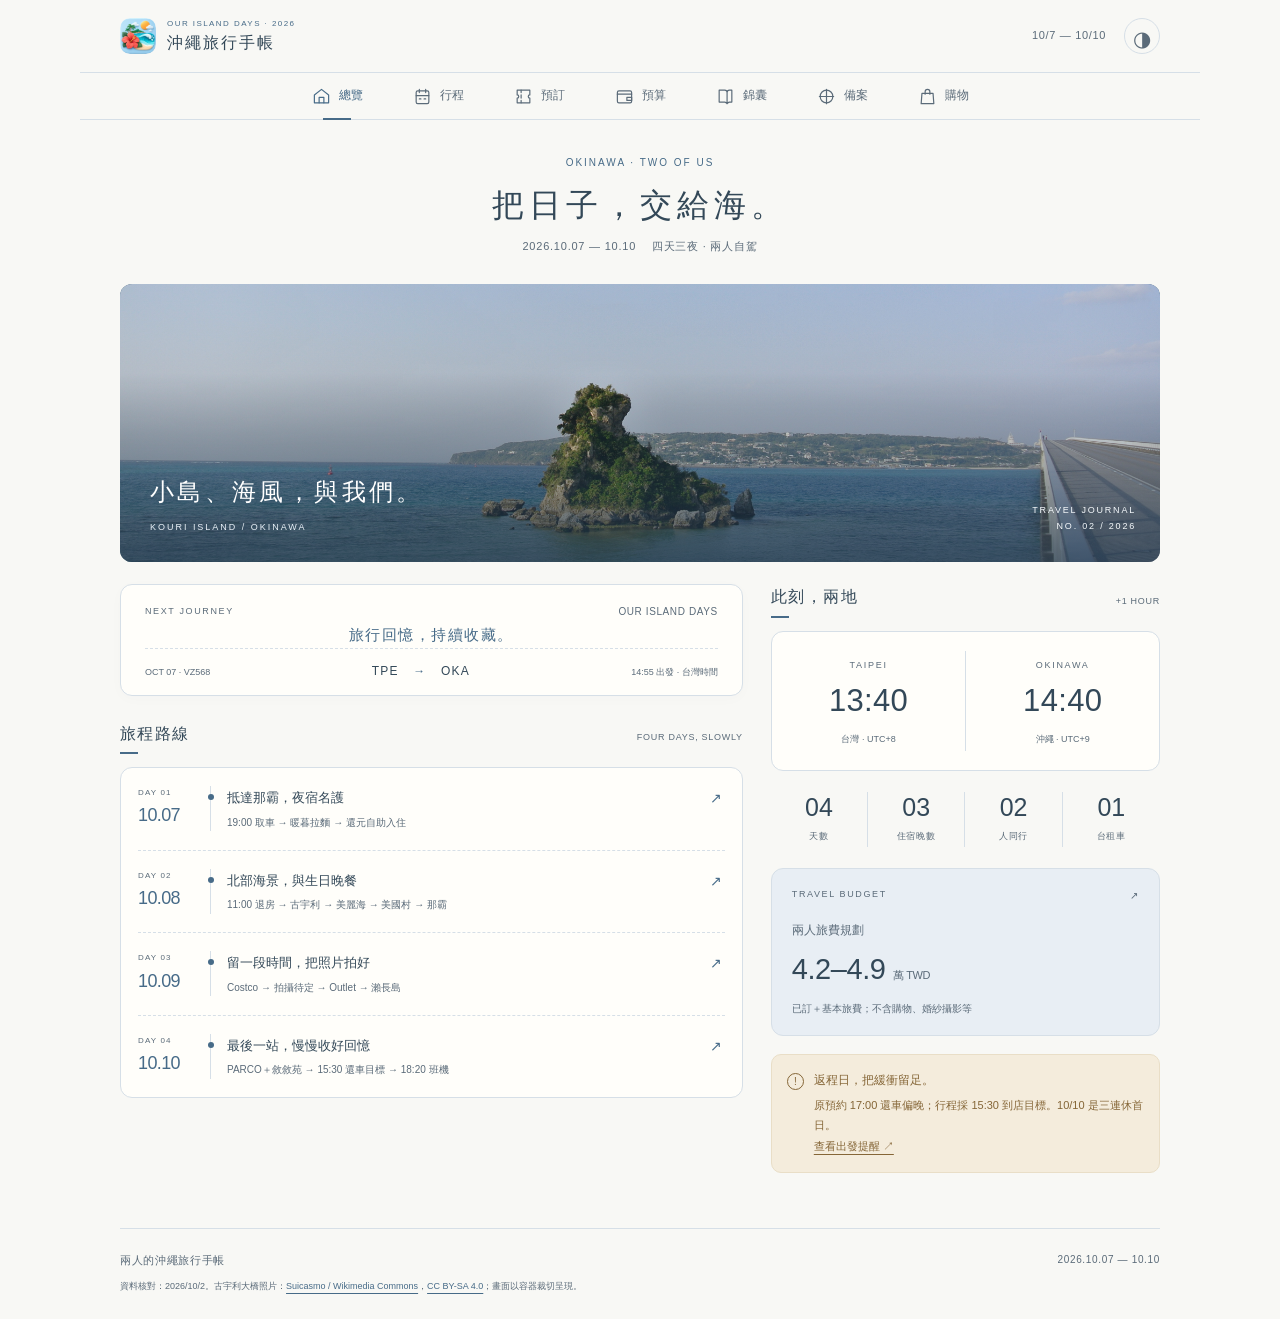
==== commit 29b237ba: "Enrich Okinawa weather and dining options" ====
--- a/okinawa/index.html
+++ b/okinawa/index.html
@@ -1,4 +1,4 @@
-<!doctype html><html lang="zh-Hant"><head><meta charset="utf-8"><meta name="viewport" content="width=device-width,initial-scale=1,viewport-fit=cover"><meta name="theme-color" content="#f8f8f5"><meta name="description" content="2026年10月7日至10日，兩人的沖繩自駕行程與預算手帳。"><title>沖繩四日｜兩人的旅行手帳</title><link rel="icon" type="image/png" href="assets/okinawa-user-selected-192.png"><link rel="apple-touch-icon" href="assets/okinawa-user-selected-180.png"><link rel="manifest" href="manifest.webmanifest"><meta name="apple-mobile-web-app-capable" content="yes"><meta name="apple-mobile-web-app-title" content="沖繩四日"><link rel="stylesheet" href="styles.css?v=20261003-images03"></head><body><div class="app-shell">
+<!doctype html><html lang="zh-Hant"><head><meta charset="utf-8"><meta name="viewport" content="width=device-width,initial-scale=1,viewport-fit=cover"><meta name="theme-color" content="#f8f8f5"><meta name="description" content="2026年10月7日至10日，兩人的沖繩自駕行程與預算手帳。"><title>沖繩四日｜兩人的旅行手帳</title><link rel="icon" type="image/png" href="assets/okinawa-user-selected-192.png"><link rel="apple-touch-icon" href="assets/okinawa-user-selected-180.png"><link rel="manifest" href="manifest.webmanifest"><meta name="apple-mobile-web-app-capable" content="yes"><meta name="apple-mobile-web-app-title" content="沖繩四日"><link rel="stylesheet" href="styles.css?v=20261004-options01"></head><body><div class="app-shell">
 <a class="skip" href="#main">跳到內容</a>
 <header class="mast"><div class="brand"><img class="brandmark" src="assets/okinawa-user-selected-192.png" width="44" height="44" alt="沖繩風獅爺 App 圖示"><div><p class="eyebrow">OUR ISLAND DAYS · 2026</p><h1>沖繩旅行手帳</h1></div></div><div class="tripmeta"><span>10/7 — 10/10</span><button id="theme-toggle" type="button" aria-label="切換深淺色">◑</button></div></header>
 <nav class="mainnav" aria-label="旅行手帳導覽">
@@ -6,7 +6,7 @@
 <button data-view="plan"><svg aria-hidden="true" viewBox="0 0 24 24" fill="none" stroke="currentColor" stroke-width="1.5" stroke-linecap="round" stroke-linejoin="round"><rect x="4" y="5" width="16" height="16" rx="2"/><path d="M8 3v4m8-4v4M4 11h16m-12 4h2m4 0h2"/></svg><small>行程</small></button>
 <button data-view="bookings"><svg aria-hidden="true" viewBox="0 0 24 24" fill="none" stroke="currentColor" stroke-width="1.5" stroke-linecap="round" stroke-linejoin="round"><path d="M4 4h16v6a2 2 0 0 0 0 4v6H4v-6a2 2 0 0 0 0-4Z"/><path d="M9 4v3m0 3v4m0 3v3"/></svg><small>預訂</small></button>
 <button data-view="budget"><svg aria-hidden="true" viewBox="0 0 24 24" fill="none" stroke="currentColor" stroke-width="1.5" stroke-linecap="round" stroke-linejoin="round"><rect x="3" y="5" width="18" height="15" rx="2"/><path d="M3 9h18m-6 4h6v4h-6Z"/></svg><small>預算</small></button>
-<button data-view="notes"><svg aria-hidden="true" viewBox="0 0 24 24" fill="none" stroke="currentColor" stroke-width="1.5" stroke-linecap="round" stroke-linejoin="round"><path d="M4 4h7a3 3 0 0 1 3 3v14a4 4 0 0 0-3-2H4Zm16 0h-3a3 3 0 0 0-3 3v14a4 4 0 0 1 3-2h3Z"/></svg><small>錦囊</small></button><button data-view="shopping"><svg aria-hidden="true" viewBox="0 0 24 24" fill="none" stroke="currentColor" stroke-width="1.5" stroke-linecap="round" stroke-linejoin="round"><path d="M5 8h14l1 13H4Z"/><path d="M9 9V6a3 3 0 0 1 6 0v3"/></svg><small>購物</small></button></nav>
+<button data-view="notes"><svg aria-hidden="true" viewBox="0 0 24 24" fill="none" stroke="currentColor" stroke-width="1.5" stroke-linecap="round" stroke-linejoin="round"><path d="M4 4h7a3 3 0 0 1 3 3v14a4 4 0 0 0-3-2H4Zm16 0h-3a3 3 0 0 0-3 3v14a4 4 0 0 1 3-2h3Z"/></svg><small>錦囊</small></button><button data-view="options"><svg aria-hidden="true" viewBox="0 0 24 24" fill="none" stroke="currentColor" stroke-width="1.5" stroke-linecap="round" stroke-linejoin="round"><path d="M12 3v18M3 12h18"/><circle cx="12" cy="12" r="8"/></svg><small>備案</small></button><button data-view="shopping"><svg aria-hidden="true" viewBox="0 0 24 24" fill="none" stroke="currentColor" stroke-width="1.5" stroke-linecap="round" stroke-linejoin="round"><path d="M5 8h14l1 13H4Z"/><path d="M9 9V6a3 3 0 0 1 6 0v3"/></svg><small>購物</small></button></nav>
 <main id="main">
 <section id="overview" class="view">
 <div class="overview-heading"><p class="eyebrow">OKINAWA · TWO OF US</p><h2>把日子，交給海。</h2><p>2026.10.07 — 10.10 <span>四天三夜 · 兩人自駕</span></p></div>
@@ -69,6 +69,36 @@
 <li><a href="https://www.parcocity.jp/access/" target="_blank" rel="noopener noreferrer">PARCO CITY 交通與停車</a> · <a href="https://www.umikajiterrace.com/about-umikajiterrace/" target="_blank" rel="noopener noreferrer">Umikaji Terrace</a></li>
 <li><a href="https://www.naha-navi.or.jp/en/spot/9211/" target="_blank" rel="noopener noreferrer">ASHIBINAA 觀光協會資訊</a> · <a href="https://www.costco.co.jp/store-finder/Okinawa%20Nanjo" target="_blank" rel="noopener noreferrer">Costco 官方店頁（營業時段出發前再確認）</a></li>
 <li><a href="https://www8.cao.go.jp/chosei/shukujitsu/gaiyou.html" target="_blank" rel="noopener noreferrer">日本國定假日</a></li></ul><p>已訂金額與航班：原始確認信及收據已私下核對。此站不放訂位碼、登入資料或門禁碼。</p></details></section>
+<section id="options" class="view" hidden aria-labelledby="options-title">
+<div class="sectionhead options-heading"><p class="eyebrow">GOOD TO HAVE, NOT MUST DO</p><h2 id="options-title" tabindex="-1">留一點空白，給天氣和心情。</h2><p class="sub">以下都是候選／未預約；按當天雨勢、排隊與體力挑一組即可，不會改動已訂飯店、租車或既有主行程。</p></div>
+<div class="options-note"><span class="noticeicon" aria-hidden="true">i</span><div><strong>查核至 2026/10/04・只作現場決策</strong><p>營業、休業、最後入場、庫存與天候仍以出發前及到店前的官方公告為準。生日是 10/8；生日晚餐仍未定案。</p></div></div>
+<div class="option-legend" aria-label="備案閱讀方式"><span class="option-pill sunny">晴天</span><span class="option-pill rainy">雨天</span><span class="option-pill short">趕時間／體力不足</span><span class="option-pill">候選／未預約</span></div>
+<div class="option-groups">
+<details class="option-group"><summary><span class="option-date">10/07・三</span><span><b>抵達晚／暖暮排隊太久</b><small>名護第一晚的快速收斂方案</small></span></summary><div class="option-cards"><article class="option-card"><div class="option-card-head"><h3>A&amp;W 名護東江</h3><span class="option-pill short">快速吃／不繞景</span></div><p>若航班、接駁或取車延誤，或暖暮排隊過久，可改 A&amp;W 名護東江的 drive-through／快速用餐，再直接回還元ホテル辦入住；這只是當晚減法候選，不改原本已選的暖暮。</p><p class="option-caution"><b>注意：</b>以官方店舖頁當日營業與停車資訊為準，不把 24 小時視為永遠不變。</p><a href="https://www.awok.co.jp/shopsearch/nago/" target="_blank" rel="noopener noreferrer">A&amp;W 名護東江官方店頁 ↗</a></article></div></details>
+<details class="option-group" open><summary><span class="option-date">10/08・四</span><span><b>生日晚餐與那霸緩衝</b><small>不新增白天硬行程，先保留晚餐選擇</small></span></summary><div class="option-cards">
+<article class="option-card"><div class="option-card-head"><h3>LITOR LoveMeTender</h3><span class="option-pill">生日／晚餐候選</span></div><p>影片字幕研究提到的漢堡候選；店方管理的 Tabelog 菜單列香蕉・培根・花生醬漢堡 ¥1,950。官方頁列 11:00–23:00、不定休、無專用停車。</p><p class="option-caution"><b>注意：</b>不要把菜單價格或營業到 23:00 當成當日保證；晚餐前先電話確認供應、休業與候位。</p><a href="https://tabelog.com/okinawa/A4701/A470101/47030459/dtlmenu/" target="_blank" rel="noopener noreferrer">店方管理菜單／店舖資訊 ↗</a></article>
+<article class="option-card"><div class="option-card-head"><h3>Minato Soba by EIBUN</h3><span class="option-pill">低摩擦晚餐候選</span></div><p>Southgate Hotel 官方頁列 17:00–21:00（L.O.）；適合想吃沖繩麵、又不想把生日晚餐綁在長時間移動時。這是候選，不代表已訂位或生日套餐。</p><p class="option-caution"><b>注意：</b>用餐方式與當日座位仍要直接向餐廳確認。</p><a href="https://southgatehotel.jp/en/restaurant/eibun/" target="_blank" rel="noopener noreferrer">Southgate Hotel 官方餐廳頁 ↗</a></article>
+<article class="option-card"><div class="option-card-head"><h3>花商じーまーみ豆腐</h3><span class="option-pill short">白天／外帶候選</span></div><p>花商不是生日晚餐替代；可作 10/8 白天或回程前的豆腐、咖啡線索。牧志本店官方店頁列松尾 2-21-7、09:00–18:00、週日休；金城 FACTORY＆KITCHEN 於 2026/6/1 恢復營業，午餐至 17:00、L.O. 16:00。</p><p class="option-caution"><b>注意：</b>兩間店不要混看；出發前再以官方店頁確認當日營業。</p><a href="https://www.ji-ma-mi-hanasyo-shop.com/store.php" target="_blank" rel="noopener noreferrer">花商官方店舖資訊 ↗</a> · <a href="https://www.ji-ma-mi-hanasyo-shop.com/" target="_blank" rel="noopener noreferrer">官方首頁／恢復營業公告 ↗</a></article>
+</div></details>
+<details class="option-group" open><summary><span class="option-date">10/09・五</span><span><b>南部：天氣／排隊／體力三選一</b><small>Costco、拍照、Outlet、瀨長島仍不是全部必去</small></span></summary><div class="option-cards">
+<article class="option-card"><div class="option-card-head"><h3>晴天 A｜山の茶屋楽水＋新原海岸</h3><span class="option-pill sunny">主行程替換候選</span></div><p>10/9 是週五，符合官方平日營業日；山の茶屋楽水 11:00–15:00、L.O. 14:00，適合把南部午餐與海景放在同一段。新原海岸只作短停，不要再把所有南部點位硬塞進同一天。</p><p class="option-caution"><b>注意：</b>10/8（四）休業；官方提醒導航請搜尋「山の茶屋 楽水 駐車場」，抵達有階梯與步行，非無障礙。預約／菜單可先看，仍未預約。</p><a href="https://sachibaru.jp/yamacha/" target="_blank" rel="noopener noreferrer">山の茶屋楽水官方頁 ↗</a></article>
+<article class="option-card"><div class="option-card-head"><h3>晴天 B｜新原玻璃船／海岸</h3><span class="option-pill sunny">短版戶外候選</span></div><p>官方列玻璃船約 20 分鐘；兩人可不預約，但要留等候時間。成人票依官方頁約 ¥2,200–2,500；10/9 只列海岸／玻璃船候選，不承諾游泳，海況、潮汐與天候可臨時停航。</p><p class="option-caution"><b>注意：</b>海上活動一般營運至 9/30，10 月不要以為仍有完整戲水服務。</p><a href="https://www.mi-baru.com/boat/index.html" target="_blank" rel="noopener noreferrer">新原玻璃船官方頁 ↗</a> · <a href="https://www.mi-baru.com/qa/index.html" target="_blank" rel="noopener noreferrer">官方 Q&amp;A／季節注意 ↗</a></article>
+<article class="option-card"><div class="option-card-head"><h3>雨天 A｜おきなわワールド／玉泉洞</h3><span class="option-pill rainy">南部主替換候選</span></div><p>官方建議園區抓 3–5 小時：想簡單逛約 3 小時，想看表演與體驗較完整抓 5 小時。可作南部主行程替換，不要再與 Costco、拍照、Outlet、瀨長島全數相加。</p><p class="option-caution"><b>注意：</b>官方頁列 09:00–17:30、最終入場 16:00（票價／當日公告另查）；強降雨可能影響洞窟或戶外段，並非颱風保證備案。</p><a href="https://www.gyokusendo.co.jp/okinawaworld/" target="_blank" rel="noopener noreferrer">おきなわワールド官方根頁 ↗</a> · <a href="https://www.gyokusendo.co.jp/okinawaworld/fee/" target="_blank" rel="noopener noreferrer">官方票價／營業時間 ↗</a></article>
+<article class="option-card"><div class="option-card-head"><h3>雨天 B｜DMM かりゆし水族館＋iias 豐崎</h3><span class="option-pill rainy">靠近機場的室內候選</span></div><p>官方日曆目前列 10/9 09:00–19:00、最終入館 18:00；iias 豐崎商店 10:00–21:00、超市 09:00–22:00，個別餐廳另看。若南城持續下雨，選這一組替換戶外段，不要再繞南部整圈。</p><p class="option-caution"><b>注意：</b>入口售票機、活動與個別店舖可能變動；颱風仍要查停業公告，票未購。</p><a href="https://kariyushi-aquarium.com/opening-hours/" target="_blank" rel="noopener noreferrer">DMM 官方日曆 ↗</a> · <a href="https://toyosaki.iias.jp/" target="_blank" rel="noopener noreferrer">iias 豐崎官方 ↗</a></article>
+<article class="option-card"><div class="option-card-head"><h3>雨天 C｜おきみゅー沖繩縣立博物館・美術館</h3><span class="option-pill rainy">留在那霸／室內候選</span></div><p>週五可作不想再跑南部時的室內替代；官方一般資訊列週五 09:00–20:00、最終入館 19:30，週一休館。它是參觀候選，不是免許可的婚紗拍攝地。</p><p class="option-caution"><b>注意：</b>展覽與票價以官方當期公告為準；停車位有限，勿用它壓縮回程安全緩衝。</p><a href="https://okimu.jp/guide/information/" target="_blank" rel="noopener noreferrer">おきみゅー官方參觀資訊 ↗</a> · <a href="https://okimu.jp/guide/access/" target="_blank" rel="noopener noreferrer">官方交通／停車 ↗</a></article>
+<article class="option-card"><div class="option-card-head"><h3>趕時間／體力不足｜只留一主一餐</h3><span class="option-pill short">減法方案</span></div><p>晴天留「山の茶屋楽水或玻璃船」其中一個；雨天留「おきなわワールド、DMM＋iias 或おきみゅー」其中一組；再配一餐即可。Costco、拍照、Outlet、瀨長島全部可縮短或放掉，避免晚上回那霸過晚。</p><p class="option-caution"><b>這不是改行程：</b>它只是現場刪減規則，原本的拍攝時段仍以正式預約為優先。</p></article>
+</div></details>
+<details class="option-group"><summary><span class="option-date">10/10・六</span><span><b>返程日：不再增加景點</b><small>PARCO 午餐後直接留給加油、還車與機場</small></span></summary><div class="option-cards"><article class="option-card"><div class="option-card-head"><h3>敘敘苑客滿／趕時間｜PARCO 2F FOODHALL</h3><span class="option-pill short">同棟替代</span></div><p>若敘敘苑客滿或時間不足，可改 PARCO 2F FOODHALL 的短隊選項（官方列 A&amp;W、一風堂、きじむなぁ 等），吃完直接加油還車。保留 15:30 到 SKY 目標，不把回機場緩衝拿去換臨時景點。</p><a href="https://www.parcocity.jp/restaurant/" target="_blank" rel="noopener noreferrer">PARCO CITY 官方餐飲頁 ↗</a> · <a href="https://www.skyrent.jp/okinawa/naha-airport/sougei/" target="_blank" rel="noopener noreferrer">SKY 還車流程 ↗</a></article></div></details>
+<details class="option-group"><summary><span class="option-date">研究證據</span><span><b>字幕／章節線索，不宣稱完整觀看</b><small>影片只作候選發現；官方頁才作營業與預約判斷</small></span></summary><div class="evidence-list"><p>以下連結是使用者指定的研究來源。這一區只記錄字幕／章節可用線索；沒有把影片當成官方營業公告，也沒有聲稱完整看過影片。</p><ul><li><a href="https://www.youtube.com/watch?v=PolI7qUSD4E" target="_blank" rel="noopener noreferrer">山步五時 ↗</a><span>字幕研究線索；未以影片取代官方查核。</span></li><li><a href="https://www.youtube.com/watch?v=S1X2sQrcDs0" target="_blank" rel="noopener noreferrer">雙人徐 ↗</a><span>字幕章節線索：LITOR 4:31、花商 10:53。</span></li><li><a href="https://www.youtube.com/watch?v=cW197qeZxUg" target="_blank" rel="noopener noreferrer">吉田 ↗</a><span>字幕章節線索：EIBUN 2:56。</span></li><li><a href="https://www.youtube.com/watch?v=9DjapplaGDI&amp;t=872s" target="_blank" rel="noopener noreferrer">指定第四片 ↗</a><span>只有章節與官方山の茶屋楽水資料可用；未宣稱完整觀看。</span></li></ul></div></details>
+</div>
+<details class="sources options-sources"><summary>本區官方來源與查核日</summary><ul><li><a href="https://tabelog.com/okinawa/A4701/A470101/47030459/dtlmenu/" target="_blank" rel="noopener noreferrer">LITOR LoveMeTender 店方管理菜單</a> · <a href="https://www.ji-ma-mi-hanasyo-shop.com/store.php" target="_blank" rel="noopener noreferrer">花商官方店舖資訊</a></li><li><a href="https://sobaeibun.okinawa/en/shop/soba-eibun/" target="_blank" rel="noopener noreferrer">EIBUN 官方本店</a> · <a href="https://sobaeibun.okinawa/en/faq/" target="_blank" rel="noopener noreferrer">EIBUN 官方 FAQ</a> · <a href="https://www.tablecheck.com/shops/soba-eibun/reserve" target="_blank" rel="noopener noreferrer">EIBUN Fast Pass</a></li><li><a href="https://sachibaru.jp/yamacha/" target="_blank" rel="noopener noreferrer">山の茶屋楽水官方</a> · <a href="https://www.mi-baru.com/boat/index.html" target="_blank" rel="noopener noreferrer">新原玻璃船官方</a></li><li><a href="https://www.gyokusendo.co.jp/okinawaworld/" target="_blank" rel="noopener noreferrer">おきなわワールド官方</a> · <a href="https://kariyushi-aquarium.com/" target="_blank" rel="noopener noreferrer">DMM かりゆし水族館官方</a> · <a href="https://okimu.jp/guide/information/" target="_blank" rel="noopener noreferrer">おきみゅー官方</a></li><li><a href="https://www.umikajiterrace.com/about-umikajiterrace/" target="_blank" rel="noopener noreferrer">瀨長島 Umikaji Terrace 官方</a></li></ul><p>查核日期：2026/10/04。所有候選均未預約；沒有復活 Tissage，也沒有改動住宿、租車、航班或既有購物資料。</p></details>
+<details class="option-group"><summary><span class="option-date">10/08・四</span><span><b>北部雨天：室內保留與美國村減法</b><small>美麗海不必因雨直接刪除，但不硬撐戶外段</small></span></summary><div class="option-cards">
+<article class="option-card"><div class="option-card-head"><h3>美麗海水族館室內保留</h3><span class="option-pill rainy">原北部行程的雨天版</span></div><p>雨天仍可把水族館當北部主行程；官方列 08:30–18:30、最晚入館 17:30，免費 P7／P6。海豚劇場有屋頂，不能寫成下雨必停；惡劣天氣仍看官方公告。</p><p class="option-caution"><b>減法：</b>縮短古宇利戶外段，水族館後直接往美國村或回那霸，不再補塞其他海邊。</p><a href="https://churaumi.okinawa/guide/hour/" target="_blank" rel="noopener noreferrer">美麗海官方時間／交通 ↗</a> · <a href="https://churaumi.okinawa/faq/1459369978/" target="_blank" rel="noopener noreferrer">官方 FAQ／天候 ↗</a></article>
+<article class="option-card"><div class="option-card-head"><h3>海洋文化館</h3><span class="option-pill rainy">水族館等候太久時</span></div><p>同在海洋博公園的室內展覽候選；官方列 08:30–17:30、最晚入館 17:00。自 2026/7/1 週三休，10/8 週四可列候選；天文館只有剛好有場才加，不是颱風全園關閉保證。</p><a href="https://oki-park.jp/kaiyohaku/inst/35" target="_blank" rel="noopener noreferrer">海洋文化館官方頁 ↗</a> · <a href="https://oki-park.jp/kaiyohaku/info/31" target="_blank" rel="noopener noreferrer">海洋博公園公告 ↗</a></article>
+<article class="option-card"><div class="option-card-head"><h3>美國村雨天休息｜AEON 北谷</h3><span class="option-pill rainy">生日晚餐前短停</span></div><p>若美國村戶外走逛不舒服，可把雨天休息／採買收斂在 AEON 北谷；官方原則 10:00–22:00，個別店舖另看，停車資訊以官方頁為準。</p><p class="option-caution"><b>注意：</b>它只是雨天短停，不代表要把北谷購物加成必去。</p><a href="https://www.aeon-ryukyu.jp/store/aeon/chatan/" target="_blank" rel="noopener noreferrer">AEON 北谷官方店頁 ↗</a></article>
+<article class="option-card"><div class="option-card-head"><h3>生日晚餐原店客滿｜Tony Roma’s</h3><span class="option-pill">同區替代候選</span></div><p>若原本想選的生日餐廳客滿，可詢問同美浜區的 Tony Roma’s；官方店頁列週四平日 17:00–21:30、L.O. 21:00。未查當日空位，不保證蛋糕、優惠或特殊服務。</p><a href="https://tonyromas.jp/location/" target="_blank" rel="noopener noreferrer">Tony Roma’s 官方店舖頁 ↗</a></article>
+</div></details>
+</section>
 <section id="shopping" class="view" hidden aria-labelledby="shopping-title">
 <div class="sectionhead shopping-heading"><div><p class="eyebrow">GOOD FINDS, THOUGHTFULLY CHOSEN</p><h2 id="shopping-title" tabindex="-1">把喜歡的，帶回日常。</h2><p class="sub">日本好物選購筆記。含稅參考價可能調整，沖繩門市庫存未確認。</p></div><span class="shopping-edition">JAPAN FINDS<br><b>2024 — 2026</b></span></div>
 <div class="shopping-tools"><div class="shopping-search"><label for="shopping-query">找一件實用小物</label><input id="shopping-query" type="search" placeholder="商品、品牌或用途" maxlength="100" autocomplete="off" aria-controls="shopping-results"></div><button id="shopping-saved-only" class="shopping-save-filter" type="button" aria-pressed="false">只看我的清單</button></div>
@@ -89,4 +119,4 @@
 <aside class="shopping-method"><h3>挑選前，再確認一次</h3><p>使用者經驗具有個別差異。美妝先試色或試用；食品留意過敏原、效期與保存條件。推薦來源與品牌資訊分開列示，未查核的價格不填估值。</p><p>查核日期：2026/10/3。商品評價優先採 2024/10 以後資料；商店資訊只作找貨起點。購物費用尚未包含在原旅行預算。</p><button class="textbutton" data-open-view="budget" type="button">回看兩人旅費規劃 ↗</button></aside>
 </section>
 <footer><p>兩人的沖繩旅行手帳 <span>2026.10.07 — 10.10</span></p><small>資料核對：2026/10/2。古宇利大橋照片：<a href="https://commons.wikimedia.org/wiki/File:Kouri_Bridge_20150212.jpg" target="_blank" rel="noopener noreferrer">Suicasmo / Wikimedia Commons</a>，<a href="https://creativecommons.org/licenses/by-sa/4.0/" target="_blank" rel="noopener noreferrer">CC BY-SA 4.0</a>；畫面以容器裁切呈現。</small></footer>
-</main><noscript><p class="noscript">每日行程切換、時鐘與購物清單需要 JavaScript。請啟用 JavaScript 以使用完整手帳。</p></noscript><script src="trip-data.js"></script><script src="shopping-data.js?v=20261003-images03"></script><script src="shopping-images.js?v=20261003-images03"></script><script src="app.js"></script><script src="shopping.js?v=20261003-images03"></script></div></body></html>
+</main><noscript><p class="noscript">每日行程切換、時鐘與購物清單需要 JavaScript。請啟用 JavaScript 以使用完整手帳。</p></noscript><script src="trip-data.js"></script><script src="shopping-data.js?v=20261003-images03"></script><script src="shopping-images.js?v=20261003-images04"></script><script src="app.js?v=20261004-options01"></script><script src="shopping.js?v=20261003-images03"></script></div></body></html>
--- a/okinawa/styles.css
+++ b/okinawa/styles.css
@@ -29,3 +29,8 @@
 .shopping-image-status{font-size:10px;line-height:1.8;color:var(--muted);margin:0 0 14px}
 
 .shopping-image{margin-top:12px}@media(max-width:680px){.shopping-image-status{font-size:10px;margin-bottom:10px}.shopping-image figcaption{line-height:1.6}.shopping-image figcaption a{font-size:9px}.shopping-heading .sub{font-size:10px;line-height:1.7}}
+
+/* Decision-friendly trip options: compact cards, progressive disclosure, no new assets. */
+.options-heading{padding-bottom:18px}.options-note{display:flex;gap:10px;background:var(--amber);border:1px solid #e9dec7;padding:14px 15px;border-radius:10px;font-size:12px;color:var(--orange);margin-bottom:17px}.options-note strong{font-size:12px;font-weight:500}.options-note p{font-size:11px;line-height:1.8;margin-top:4px}.option-legend{display:flex;flex-wrap:wrap;gap:7px;margin:0 0 15px}.option-pill{display:inline-flex;align-items:center;min-height:25px;border:1px solid var(--line);border-radius:999px;padding:3px 9px;color:var(--muted);font-size:10px;line-height:1.5;white-space:nowrap}.option-pill.sunny{background:#f7efdc;color:#856637;border-color:#ead9b5}.option-pill.rainy{background:#e8eef4;color:var(--sea);border-color:#cbd9e5}.option-pill.short{background:var(--paper2);color:var(--ink)}.option-groups{display:grid;gap:12px}.option-group{border:1px solid var(--line);border-radius:var(--radius);background:var(--white);overflow:hidden}.option-group>summary{display:flex;align-items:center;gap:16px;min-height:64px;padding:13px 18px;cursor:pointer;list-style:none}.option-group>summary::-webkit-details-marker{display:none}.option-group>summary:after{content:'＋';margin-left:auto;color:var(--sea);font-size:18px;font-weight:300}.option-group[open]>summary:after{content:'−'}.option-group>summary .option-date{flex:0 0 100px;color:var(--sea);font-size:12px;letter-spacing:.04em}.option-group>summary b{display:block;font-size:14px;font-weight:500}.option-group>summary small{display:block;font-size:10px;margin-top:2px}.option-cards{display:grid;grid-template-columns:repeat(2,minmax(0,1fr));gap:12px;padding:0 18px 18px}.option-card{padding:17px 18px;background:var(--paper);border:1px solid var(--line);border-radius:10px}.option-card-head{display:flex;justify-content:space-between;align-items:flex-start;gap:8px;margin-bottom:9px}.option-card h3{font-size:15px;line-height:1.5}.option-card p{font-size:11px;line-height:1.85;color:var(--muted);margin-top:7px}.option-card a{display:inline-flex;min-height:35px;align-items:center;font-size:10px;margin-top:8px}.option-caution{padding-left:10px;border-left:2px solid #cfb377}.option-caution b{font-weight:500;color:var(--ink)}.evidence-list{padding:0 18px 18px}.evidence-list>p{font-size:11px;line-height:1.85;color:var(--muted);margin:0 0 8px}.evidence-list ul{padding-left:19px;margin:0}.evidence-list li{margin:0 0 8px;font-size:11px}.evidence-list li span{display:block;color:var(--muted);font-size:10px;line-height:1.7}.options-sources{margin-top:20px}.options-sources p{font-size:10px;margin-top:8px}.options-sources li{line-height:1.8}
+[data-theme=dark] .option-pill.sunny{background:#4b4536;border-color:#746442;color:#ecd8a8}[data-theme=dark] .option-caution{border-color:#a78f60}
+@media(max-width:680px){.mainnav{grid-template-columns:repeat(7,minmax(0,1fr))}.mainnav small{font-size:8px}.options-heading{padding-top:20px}.options-note{padding:12px 13px}.option-legend{gap:5px}.option-pill{font-size:9px;padding:3px 7px}.option-group>summary{gap:10px;padding:12px 14px;min-height:61px}.option-group>summary .option-date{flex-basis:73px;font-size:10px}.option-group>summary b{font-size:13px}.option-group>summary small{font-size:9px}.option-cards{grid-template-columns:1fr;padding:0 13px 13px;gap:10px}.option-card{padding:15px 14px}.option-card h3{font-size:15px}.option-card p{font-size:11px;line-height:1.9}.option-card a{font-size:10px}.evidence-list{padding:0 14px 14px}}
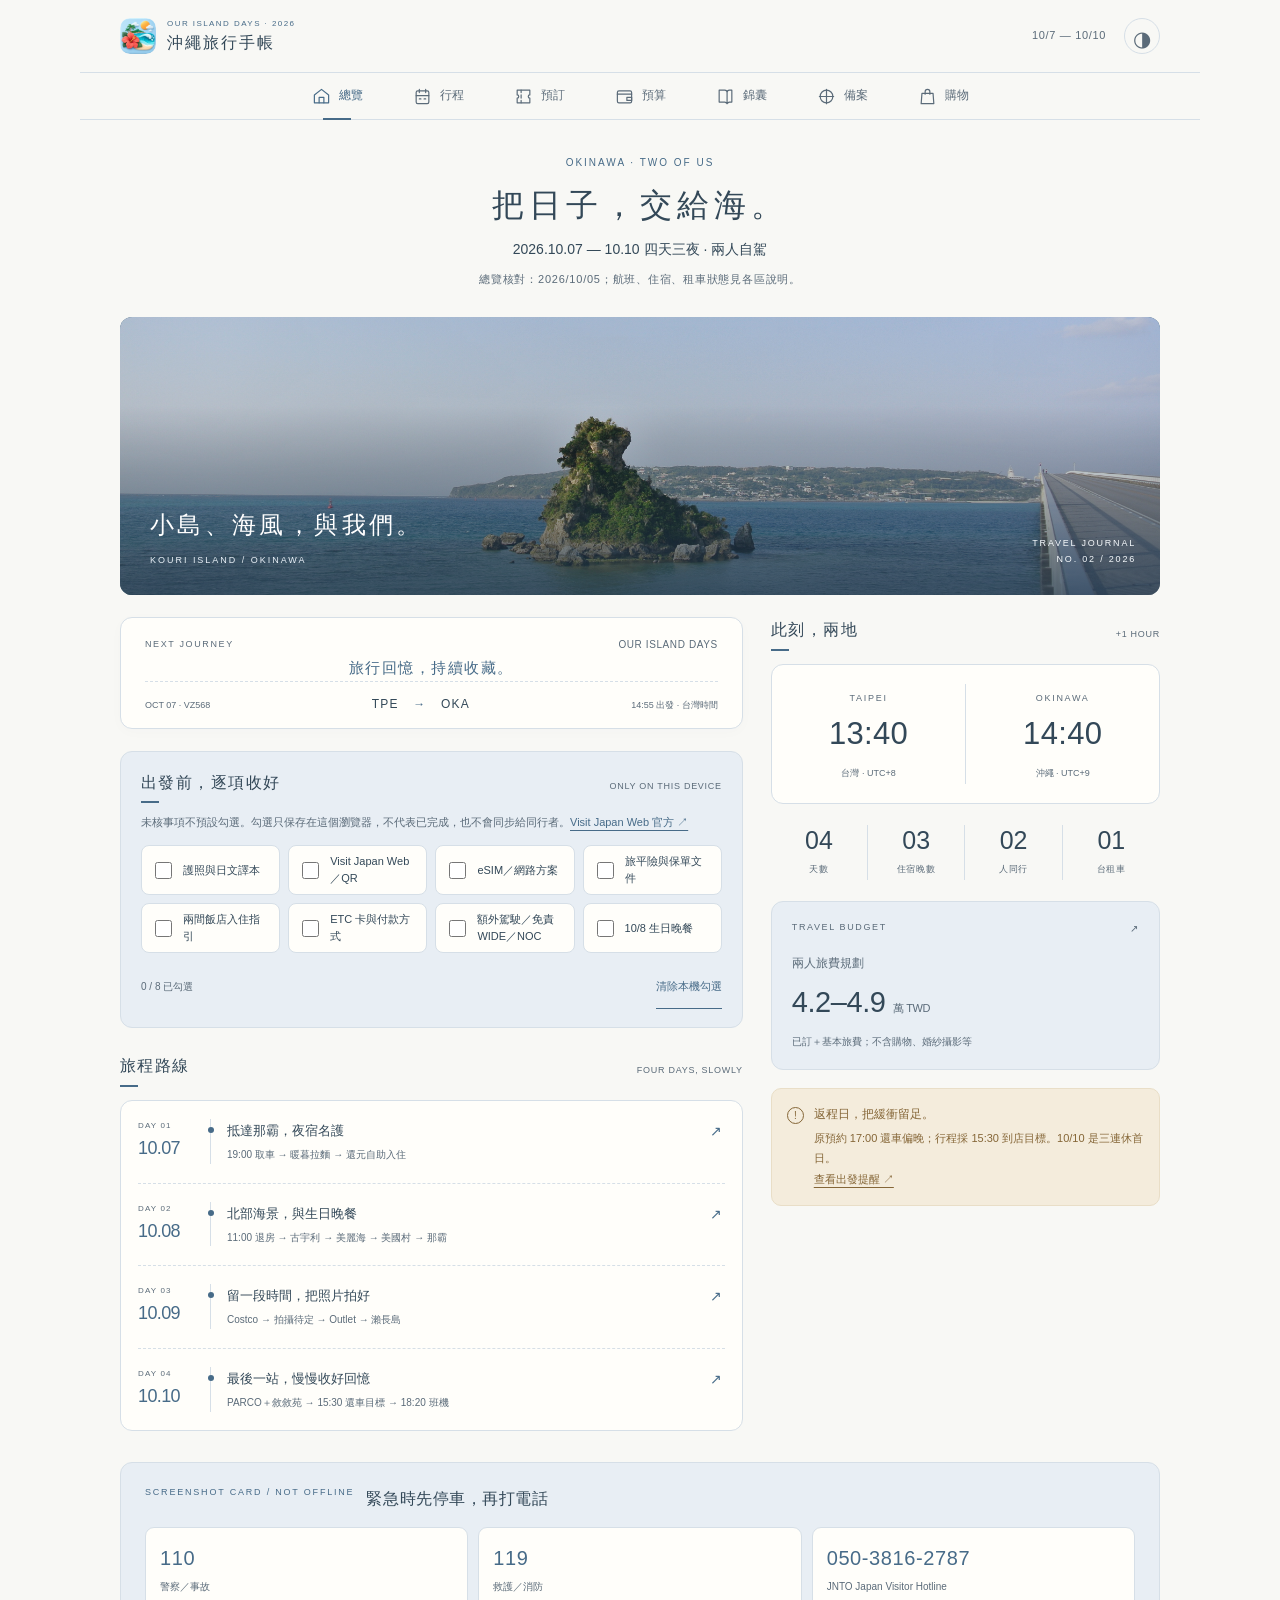
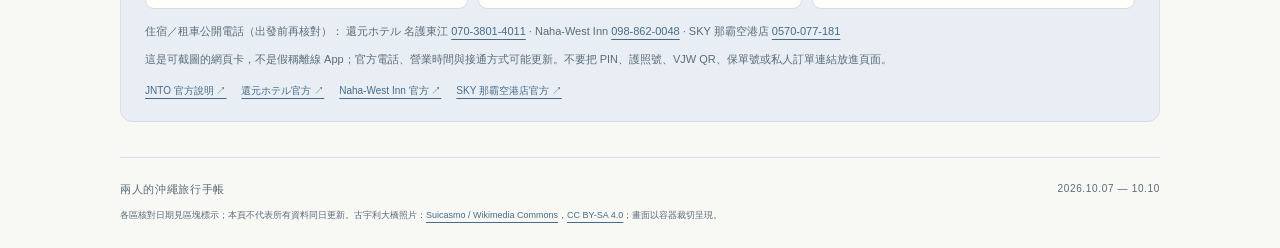
==== commit 95f72aa9: "Enrich Okinawa trip readiness" ====
--- a/okinawa/index.html
+++ b/okinawa/index.html
@@ -1,4 +1,4 @@
-<!doctype html><html lang="zh-Hant"><head><meta charset="utf-8"><meta name="viewport" content="width=device-width,initial-scale=1,viewport-fit=cover"><meta name="theme-color" content="#f8f8f5"><meta name="description" content="2026年10月7日至10日，兩人的沖繩自駕行程與預算手帳。"><title>沖繩四日｜兩人的旅行手帳</title><link rel="icon" type="image/png" href="assets/okinawa-user-selected-192.png"><link rel="apple-touch-icon" href="assets/okinawa-user-selected-180.png"><link rel="manifest" href="manifest.webmanifest"><meta name="apple-mobile-web-app-capable" content="yes"><meta name="apple-mobile-web-app-title" content="沖繩四日"><link rel="stylesheet" href="styles.css?v=20261004-options01"></head><body><div class="app-shell">
+<!doctype html><html lang="zh-Hant"><head><meta charset="utf-8"><meta name="viewport" content="width=device-width,initial-scale=1,viewport-fit=cover"><meta name="theme-color" content="#f8f8f5"><meta name="description" content="2026年10月7日至10日，兩人的沖繩自駕行程與預算手帳。"><title>沖繩四日｜兩人的旅行手帳</title><link rel="icon" type="image/png" href="assets/okinawa-user-selected-192.png"><link rel="apple-touch-icon" href="assets/okinawa-user-selected-180.png"><link rel="manifest" href="manifest.webmanifest"><meta name="apple-mobile-web-app-capable" content="yes"><meta name="apple-mobile-web-app-title" content="沖繩四日"><link rel="stylesheet" href="styles.css?v=20261005-readiness02"></head><body><div class="app-shell">
 <a class="skip" href="#main">跳到內容</a>
 <header class="mast"><div class="brand"><img class="brandmark" src="assets/okinawa-user-selected-192.png" width="44" height="44" alt="沖繩風獅爺 App 圖示"><div><p class="eyebrow">OUR ISLAND DAYS · 2026</p><h1>沖繩旅行手帳</h1></div></div><div class="tripmeta"><span>10/7 — 10/10</span><button id="theme-toggle" type="button" aria-label="切換深淺色">◑</button></div></header>
 <nav class="mainnav" aria-label="旅行手帳導覽">
@@ -9,10 +9,13 @@
 <button data-view="notes"><svg aria-hidden="true" viewBox="0 0 24 24" fill="none" stroke="currentColor" stroke-width="1.5" stroke-linecap="round" stroke-linejoin="round"><path d="M4 4h7a3 3 0 0 1 3 3v14a4 4 0 0 0-3-2H4Zm16 0h-3a3 3 0 0 0-3 3v14a4 4 0 0 1 3-2h3Z"/></svg><small>錦囊</small></button><button data-view="options"><svg aria-hidden="true" viewBox="0 0 24 24" fill="none" stroke="currentColor" stroke-width="1.5" stroke-linecap="round" stroke-linejoin="round"><path d="M12 3v18M3 12h18"/><circle cx="12" cy="12" r="8"/></svg><small>備案</small></button><button data-view="shopping"><svg aria-hidden="true" viewBox="0 0 24 24" fill="none" stroke="currentColor" stroke-width="1.5" stroke-linecap="round" stroke-linejoin="round"><path d="M5 8h14l1 13H4Z"/><path d="M9 9V6a3 3 0 0 1 6 0v3"/></svg><small>購物</small></button></nav>
 <main id="main">
 <section id="overview" class="view">
-<div class="overview-heading"><p class="eyebrow">OKINAWA · TWO OF US</p><h2>把日子，交給海。</h2><p>2026.10.07 — 10.10 <span>四天三夜 · 兩人自駕</span></p></div>
+<div class="overview-heading"><p class="eyebrow">OKINAWA · TWO OF US</p><h2>把日子，交給海。</h2><p>2026.10.07 — 10.10 <span>四天三夜 · 兩人自駕</span></p><p class="update-note">總覽核對：2026/10/05；航班、住宿、租車狀態見各區說明。</p></div>
 <div class="cover"><img src="assets/kouri-bridge.jpg" alt="古宇利大橋跨越沖繩的藍綠色海面" width="720" height="480" fetchpriority="high"><div class="cover-copy"><span>小島、海風，與我們。</span><small>KOURI ISLAND / OKINAWA</small></div><span class="cover-index">TRAVEL JOURNAL<br>NO. 02 / 2026</span></div>
 <div class="home-grid"><div class="home-main">
 <section class="countdown-card" aria-label="旅行倒數"><div class="card-label">NEXT JOURNEY <span id="countdown-label">距離出發</span></div><div class="countdown-digits" id="countdown-digits"><div><strong id="countdown-days">--</strong><span>DAYS</span></div><i>:</i><div><strong id="countdown-hours">--</strong><span>HOURS</span></div><i>:</i><div><strong id="countdown-minutes">--</strong><span>MINS</span></div></div><p id="countdown" class="countdown-status" aria-live="off"></p><div class="flight-strip"><span>OCT 07 · VZ568</span><b>TPE <span>→</span> OKA</b><span>14:55 出發 · 台灣時間</span></div></section>
+<section class="checklist-card" aria-labelledby="overview-checklist-title"><div class="section-label"><h3 id="overview-checklist-title">出發前，逐項收好</h3><span>ONLY ON THIS DEVICE</span></div><p class="checklist-intro">未核事項不預設勾選。勾選只保存在這個瀏覽器，不代表已完成，也不會同步給同行者。<a href="https://www.digital.go.jp/en/policies/visit_japan_web" target="_blank" rel="noopener noreferrer">Visit Japan Web 官方 ↗</a></p><div class="checklist-grid">
+<label><input type="checkbox" data-check-item="documents"><span>護照與日文譯本</span></label><label><input type="checkbox" data-check-item="vjw"><span>Visit Japan Web／QR</span></label><label><input type="checkbox" data-check-item="esim"><span>eSIM／網路方案</span></label><label><input type="checkbox" data-check-item="insurance"><span>旅平險與保單文件</span></label><label><input type="checkbox" data-check-item="checkin"><span>兩間飯店入住指引</span></label><label><input type="checkbox" data-check-item="etc"><span>ETC 卡與付款方式</span></label><label><input type="checkbox" data-check-item="rental"><span>額外駕駛／免責 WIDE／NOC</span></label><label><input type="checkbox" data-check-item="birthday"><span>10/8 生日晚餐</span></label>
+</div><div class="checklist-actions"><span data-checklist-status role="status" aria-live="polite">0 / 8 已勾選</span><button type="button" class="textbutton" data-checklist-reset>清除本機勾選</button></div></section>
 <div class="overview-section"><div class="section-label"><h3>旅程路線</h3><span>FOUR DAYS, SLOWLY</span></div><div class="route-summary">
 <button data-overview-day="0"><span><small>DAY 01</small>10.07</span><div><b>抵達那霸，夜宿名護</b><small>19:00 取車 → 暖暮拉麵 → 還元自助入住</small></div><i aria-hidden="true">↗</i></button>
 <button data-overview-day="1"><span><small>DAY 02</small>10.08</span><div><b>北部海景，與生日晚餐</b><small>11:00 退房 → 古宇利 → 美麗海 → 美國村 → 那霸</small></div><i aria-hidden="true">↗</i></button>
@@ -23,11 +26,11 @@
 <button class="overview-budget" data-open-view="budget"><span class="card-label">TRAVEL BUDGET <span aria-hidden="true">↗</span></span><span>兩人旅費規劃</span><b>4.2–4.9 <small>萬 TWD</small></b><small>已訂＋基本旅費；不含購物、婚紗攝影等</small></button>
 <div class="notice"><span class="noticeicon" aria-hidden="true">!</span><div><strong>返程日，把緩衝留足。</strong><p>原預約 17:00 還車偏晚；行程採 15:30 到店目標。10/10 是三連休首日。</p><a href="#notes" data-open-view="notes">查看出發提醒 ↗</a></div></div>
 </aside></div>
-</section><section id="plan" class="view" hidden><div class="sectionhead"><p class="eyebrow">ONE DAY AT A TIME</p><h2>沿著海岸，慢慢走。</h2><p class="sub">每天一頁，把時間留給喜歡的風景。</p></div><div class="notice"><span class="noticeicon" aria-hidden="true">!</span><div><strong>10/10 還車要提早</strong><p>訂單是 17:00，建議已加滿油、15:30 到 SKY。當天是三連休首日，另有那霸祭典活動。<a href="#" data-open-view="notes">查看原因與依據</a></p></div></div>
+</section><section id="plan" class="view" hidden><div class="sectionhead"><p class="eyebrow">ONE DAY AT A TIME</p><h2>沿著海岸，慢慢走。</h2><p class="sub">每天一頁，把時間留給喜歡的風景。</p><p class="update-note">行程核對：2026/10/05；營業、交通與天候出發前再看官方公告。</p></div><div class="notice"><span class="noticeicon" aria-hidden="true">!</span><div><strong>10/10 還車要提早</strong><p>訂單是 17:00，建議已加滿油、15:30 到 SKY。當天是三連休首日，另有那霸祭典活動。<a href="#" data-open-view="notes">查看原因與依據</a></p></div></div>
 <div class="daytabs" role="tablist" aria-label="選擇旅行日期"></div>
 <div class="itinerarylayout"><section id="day-panel" role="tabpanel" tabindex="0"></section><aside class="tripaside"><div class="asidebox"><p class="eyebrow">BUDGET / 2 PEOPLE</p><p class="asideamount">NT$42,042<span>— 48,862</span></p><p>含已訂機票、三晚住宿、租車與基本旅費估算。</p><p class="small">不含購物、婚紗攝影、台灣端交通、保險／網路及未確定加收費用。</p><button class="textbutton" data-open-view="budget">展開預算明細</button></div><div class="asidebox quiet"><h3>這份行程怎麼看</h3><p><span class="tag confirmed">已訂</span> 已核對確認信</p><p><span class="tag planned">預排</span> 建議時段，未預約</p><p><span class="tag pending">待確認</span> 仍缺重要資訊</p><p class="small">日本行程使用日本時間；航班另標台灣時間。車程為規劃區間，不是即時導航。</p></div></aside></div>
 </section>
-<section id="budget" class="view" hidden><div class="sectionhead"><p class="eyebrow">MONEY, WITHOUT DOUBLE COUNTING</p><h2>兩人預算，一次看清楚。</h2><p class="sub">已付款採實際台幣金額。其餘以試算匯率 ¥1 = NT$0.22 換算，非即時或刷卡匯率。</p></div>
+<section id="budget" class="view" hidden><div class="sectionhead"><p class="eyebrow">MONEY, WITHOUT DOUBLE COUNTING</p><h2>兩人預算，一次看清楚。</h2><p class="sub">已付款採實際台幣金額。其餘以試算匯率 ¥1 = NT$0.22 換算，非即時或刷卡匯率。</p><p class="update-note">預算核對：2026/10/02；價格與扣款狀態不是即時報價。</p></div>
 <div class="totals"><article><span>已付款・已核對</span><strong>NT$25,555<span>.41</span></strong><p>來回機票＋那霸兩晚住宿</p></article><article><span>已訂・尚待付款</span><strong>約 NT$5,847</strong><p>租車 ¥16,200＋名護住宿 ¥10,377 等值基準</p></article><article class="totalprimary"><span>兩人整趟規劃</span><strong>NT$42,042–48,862</strong><p>已訂項目＋基本旅費＋機動金；未含下列額外項目</p></article></div>
 <div class="budgetsection"><div class="blocktitle"><span class="sectionnum">01</span><div><h3>已訂固定項目</h3><p>同一筆費用只計算一次</p></div></div><div class="tablewrap"><table><thead><tr><th>項目</th><th>狀態</th><th>計價金額</th><th>備註</th></tr></thead><tbody>
 <tr><td><b>雙人來回機票</b><small>Thai Vietjet・VZ568 / VZ569</small></td><td><span class="tag confirmed">已付</span></td><td class="num">NT$20,723.41</td><td>含稅費與已購託運，行李費不另加。</td></tr>
@@ -50,28 +53,33 @@
 </div></div>
 <div class="budgetsection exclusions"><h3>還沒包含的費用</h3><p>購物／伴手禮、婚紗拍攝、台灣往返機場交通、旅遊保險、網路方案、ETC 卡租借及任何尚未確定的現場加收。這些不是 0 元，待金額確定再加入。</p><p>目前估算約每人 NT$21,021–24,431；這只是雙人總額平均，未代表實際付款分攤。</p></div>
 </section>
-<section id="bookings" class="view" hidden><div class="sectionhead"><p class="eyebrow">BOOKED & VERIFIED</p><h2>機票、飯店、租車都已定位。</h2><p class="sub">確認信查核至 10/2；航班實際狀態仍以航空公司通知為準。</p></div>
+<section id="bookings" class="view" hidden><div class="sectionhead"><p class="eyebrow">BOOKED & VERIFIED</p><h2>機票、飯店、租車都已定位。</h2><p class="sub">確認信查核至 10/05；航班實際狀態仍以航空公司通知為準。</p><p class="update-note">訂單／住宿核對：2026/10/05。Naha-West Inn 免費取消截止已過，不宣稱目前仍有免費取消權。</p></div>
 <div class="bookinggrid"><article class="booking flightcard"><div class="blocktitle"><span class="minilabel">FLIGHT</span><h3>來回航班</h3></div><div class="flight"><div><span>10/7（三）・VZ568</span><p><b>14:55</b> TPE T1 <i>—</i> <b>17:20</b> OKA</p><small>出發為台灣時間，抵達為日本時間</small></div></div><div class="flight"><div><span>10/10（六）・VZ569</span><p><b>18:20</b> OKA <i>—</i> <b>18:55</b> TPE T1</p><small>出發為日本時間，抵達為台灣時間</small></div></div><div class="mininote"><b>已購託運</b><p>去程：一人 20 kg，另一人未見託運加購。<br>回程：一人 25 kg、另一人 15 kg。</p><small>已含機票總額；手提行李與合併計重規則未核實。</small></div></article>
 <article class="booking"><span class="minilabel">STAY 01 / NAGO</span><h3>還元ホテル 名護東江</h3><p class="bookingdates">10/7 — 10/8 <span>1 晚</span></p><p>雙床房・兩位成人・附早餐</p><dl><dt>入住／退房</dt><dd>16:00 後／11:00 前</dd><dt>地址</dt><dd>名護市東江 1-3-19</dd><dt>停車</dt><dd>飯店一樓；費用與車位保留未確認</dd><dt>待办</dt><dd>完成飯店要求的入住資料，備妥晚到自助入住指引</dd></dl><a class="maplink" href="https://www.google.com/maps/search/?api=1&query=%E9%82%84%E5%85%83%E3%83%9B%E3%83%86%E3%83%AB%20%E5%90%8D%E8%AD%B7%E6%9D%B1%E6%B1%9F" target="_blank" rel="noopener noreferrer">開啟地圖</a></article>
-<article class="booking"><span class="minilabel">STAY 02 / NAHA</span><h3>那霸西飯店 Naha-West Inn</h3><p class="bookingdates">10/8 — 10/10 <span>2 晚</span></p><p>新樓標準雙床房・不含早餐</p><dl><dt>入住／退房</dt><dd>15:00–23:30／11:00 前；23:00 後抵達需通知</dd><dt>地址</dt><dd>那霸市西 1-16-7</dd><dt>停車</dt><dd>¥1,500／晚，先到先停，無法預約</dd><dt>免費取消</dt><dd>10/5 21:59 日本時間前（台灣 20:59）</dd></dl><a class="maplink" href="https://www.google.com/maps/search/?api=1&query=Naha-West%20Inn" target="_blank" rel="noopener noreferrer">開啟地圖</a></article>
+<article class="booking"><span class="minilabel">STAY 02 / NAHA</span><h3>那霸西飯店 Naha-West Inn</h3><p class="bookingdates">10/8 — 10/10 <span>2 晚</span></p><p>新樓標準雙床房・不含早餐</p><dl><dt>入住／退房</dt><dd>15:00–23:30／11:00 前；23:00 後抵達需通知</dd><dt>地址</dt><dd>那霸市西 1-16-7</dd><dt>停車</dt><dd>¥1,500／晚，先到先停，無法預約</dd><dt>免費取消</dt><dd>截止已過：2026/10/5 21:59 日本時間；目前不宣稱仍有免費取消權</dd></dl><a class="maplink" href="https://www.google.com/maps/search/?api=1&query=Naha-West%20Inn" target="_blank" rel="noopener noreferrer">開啟地圖</a></article>
 <article class="booking"><span class="minilabel">RENTAL / SKY</span><h3>SKY 那霸機場店</h3><p class="bookingdates">10/7 19:00 — 10/10 17:00</p><p>禁菸 Yaris 同等級・取還同店</p><dl><dt>到店付款</dt><dd>¥16,200，包含免責＋WIDE 補償</dd><dt>取車接駁</dt><dd>那霸機場 11-B 附近，辨識 SKY 標誌</dd><dt>返還條件</dt><dd>滿油還車；先規劃 15:30 實際到店</dd><dt>ETC</dt><dd>車上有裝置；收費卡是否提供未確認</dd></dl><a class="maplink" href="https://www.skyrent.jp/okinawa/naha-airport/sougei/" target="_blank" rel="noopener noreferrer">官方接駁指引</a></article></div>
+<aside class="rental-card"><div class="blocktitle"><span class="minilabel">SKY / BEFORE YOU MOVE</span><h3>取車與還車，照這張卡走</h3></div><div class="rental-steps"><p><b>01・取車拍照</b>：交車時拍四角、輪圈、玻璃、油表與里程；有刮痕先請店員記錄。</p><p><b>02・先問清楚</b>：確認油種、ETC 卡是否另租、額外駕駛是否登記，以及免責／WIDE／NOC 依你的訂單如何適用。</p><p><b>03・事故不要私下和解</b>：先安全停車、救護與報警（110／119），再聯絡出發店；依官方規則不要在現場自行示談。</p></div><p class="small">原訂單 17:00 未變更；規劃已加滿油、15:30 抵店。SKY 官方頁同時有「出發前 90 分鐘送機」與「出發便 2 小時前加油返車」的不同提醒，依你的訂單與店家當日指示核對，不把單一分鐘數當唯一規則。</p><div class="source-links"><a href="https://www.skyrent.jp/okinawa/naha-airport/sougei/" target="_blank" rel="noopener noreferrer">送迎／90 分鐘官方頁 ↗</a> · <a href="https://www.skyrent.jp/tenpo-guide/naha-airport/" target="_blank" rel="noopener noreferrer">那霸店操作／事故官方頁 ↗</a> · <a href="https://www.skyrent.jp/guide/menseki/" target="_blank" rel="noopener noreferrer">免責補償官方頁 ↗</a></div></aside>
 </section>
-<section id="notes" class="view" hidden><div class="sectionhead"><p class="eyebrow">BEFORE YOU GO</p><h2>先確認這幾件，出發更順。</h2></div><div class="notelist">
-<article><span class="number">01</span><div><h3>還車緩衝要留足</h3><p>原租車預約 17:00，距 18:20 起飛僅 80 分鐘。SKY 指引要求航班前 90 分鐘還車，對應 16:50。行程採更保守的 15:30 到店目標，沒有變更你的預約。</p><p>10/10–12 有那霸大綱挽祭，10/12 為日本體育之日。10/10 從 PARCO 離開後直接加油還車，避免再繞國際通。</p><a href="https://www.skyrent.jp/okinawa/naha-airport/sougei/" target="_blank" rel="noopener noreferrer">SKY 指引</a> · <a href="https://www.naha-navi.or.jp/magazine/2026/09/49306/" target="_blank" rel="noopener noreferrer">那霸祭典資訊</a></div></article>
-<article><span class="number">02</span><div><h3>10/9 拍攝時段仍待確認</h3><p>目前只保留中段時間。若有正式攝影師、集合地點與預約時段，需以預約為優先重排 Costco、Outlet 與瀨長島；攝影費尚未納入預算。</p></div></article>
+<section id="notes" class="view" hidden><div class="sectionhead"><p class="eyebrow">BEFORE YOU GO</p><h2>先確認這幾件，出發更順。</h2><p class="update-note">錦囊核對：2026/10/05；電話與官方連結出發前再核對。</p></div>
+<section class="checklist-card notes-checklist" aria-labelledby="notes-checklist-title"><div class="section-label"><h3 id="notes-checklist-title">同一份出發清單</h3><span>LOCAL ONLY</span></div><p class="checklist-intro">這裡與總覽同步；沒有登入、雲端同步或預設完成狀態。</p><div class="checklist-grid">
+<label><input type="checkbox" data-check-item="documents"><span>護照與日文譯本</span></label><label><input type="checkbox" data-check-item="vjw"><span>Visit Japan Web／QR</span></label><label><input type="checkbox" data-check-item="esim"><span>eSIM／網路方案</span></label><label><input type="checkbox" data-check-item="insurance"><span>旅平險與保單文件</span></label><label><input type="checkbox" data-check-item="checkin"><span>兩間飯店入住指引</span></label><label><input type="checkbox" data-check-item="etc"><span>ETC 卡與付款方式</span></label><label><input type="checkbox" data-check-item="rental"><span>額外駕駛／免責 WIDE／NOC</span></label><label><input type="checkbox" data-check-item="birthday"><span>10/8 生日晚餐</span></label>
+</div><div class="checklist-actions"><span data-checklist-status role="status" aria-live="polite">0 / 8 已勾選</span><button type="button" class="textbutton" data-checklist-reset>清除本機勾選</button></div></section><div class="notelist">
+<article><span class="number">01</span><div><h3>還車緩衝要留足</h3><p>原租車預約 17:00，距 18:20 起飛僅 80 分鐘。SKY 官方不同頁面分別提醒送機與返車／加油時程，不能把單一分鐘數當唯一規則；行程採更保守的 15:30 到店目標，沒有變更你的預約。</p><p>10/10–12 有那霸大綱挽祭，10/12 為日本體育之日。10/10 從 PARCO 離開後直接加油還車，避免再繞國際通。</p><a href="https://www.skyrent.jp/okinawa/naha-airport/sougei/" target="_blank" rel="noopener noreferrer">SKY 指引</a> · <a href="https://www.skyrent.jp/tenpo-guide/naha-airport/" target="_blank" rel="noopener noreferrer">返車／事故操作</a> · <a href="https://www.naha-navi.or.jp/magazine/2026/09/49306/" target="_blank" rel="noopener noreferrer">那霸祭典資訊</a></div></article>
+<article><span class="number">02</span><div><h3>10/9 改成自助拍照候選</h3><p>目前只保留中段自架腳架拍攝時段。地點、是否需許可、換裝位置與天候仍待核；沒有虛構正式攝影預約或費用。強風、雷雨時不要在海邊架腳，若之後真的有正式預約，再依集合與結束時間重排行程。</p></div></article>
 <article><span class="number">03</span><div><h3>取車文件、ETC 卡與晚到入住</h3><p>攜帶有效台灣駕照、符合規定的日文譯本及護照。譯本的舊發行日期本身不代表失效，但須核對駕照資料是否變更；這裡沒有驗證你的個人文件。</p><p>租車含 ETC 裝置，卡片需另外確認。第一晚可能 21:00 後到名護，先完成飯店的入住資料與自助入住準備。若航班延誤，及早依租車訂單管道聯絡店家。</p><a href="https://www.koryu.or.jp/tw/faq/tabid1185.html" target="_blank" rel="noopener noreferrer">日文譯本官方說明</a></div></article>
 <article><span class="number">04</span><div><h3>餐廳、天氣與購物保留彈性</h3><p>10/8 以 11:00 退房出發，生日晚餐排 19:00 後；嘉手納本日先不排。生日餐廳尚未選定。Costco 以常溫伴手禮為主，冷藏冷凍食品不適合整天放車內。</p><p>景點營業資訊查核至 10/2，出發前仍需留意臨時休業或天候公告；目前未以不可靠的長期預報固定室外行程。</p></div></article>
 </div><details class="sources"><summary>行程資料與價格來源</summary><ul>
 <li><a href="https://www.jojoen.co.jp/shop/jojoen/okinawa-parco/" target="_blank" rel="noopener noreferrer">敘敘苑 PARCO CITY 分店菜單與午餐時段</a></li><li><a href="https://ramendanbo.okinawa/locations-2/" target="_blank" rel="noopener noreferrer">暖暮名護店營業資訊</a></li><li><a href="https://www.oki-churaumi.jp/guide/hour/" target="_blank" rel="noopener noreferrer">美麗海水族館營業時間</a> · <a href="https://ns.oki-churaumi.jp/guide/info/" target="_blank" rel="noopener noreferrer">票價</a></li>
 <li><a href="https://78west-inn.jp/faq.html" target="_blank" rel="noopener noreferrer">那霸西飯店停車與常見問題</a></li>
-<li><a href="https://www.skyrent.jp/guide/rental/" target="_blank" rel="noopener noreferrer">SKY 還車流程</a> · <a href="https://www.skyrent.jp/okinawa/naha-airport/" target="_blank" rel="noopener noreferrer">那霸機場店</a></li>
+<li><a href="https://www.skyrent.jp/guide/rental/" target="_blank" rel="noopener noreferrer">SKY 還車流程</a> · <a href="https://www.skyrent.jp/okinawa/naha-airport/" target="_blank" rel="noopener noreferrer">那霸機場店</a> · <a href="https://www.skyrent.jp/tenpo-guide/naha-airport/" target="_blank" rel="noopener noreferrer">事故與返車操作</a></li>
 <li><a href="https://www.nakijinson.jp/spot.php?ct=2&id=46" target="_blank" rel="noopener noreferrer">KOURI SHRIMP</a> · <a href="https://lovesokinawa.co.jp/archives/485.html" target="_blank" rel="noopener noreferrer">2026 價格調整公告</a></li>
 <li><a href="https://www.parcocity.jp/access/" target="_blank" rel="noopener noreferrer">PARCO CITY 交通與停車</a> · <a href="https://www.umikajiterrace.com/about-umikajiterrace/" target="_blank" rel="noopener noreferrer">Umikaji Terrace</a></li>
 <li><a href="https://www.naha-navi.or.jp/en/spot/9211/" target="_blank" rel="noopener noreferrer">ASHIBINAA 觀光協會資訊</a> · <a href="https://www.costco.co.jp/store-finder/Okinawa%20Nanjo" target="_blank" rel="noopener noreferrer">Costco 官方店頁（營業時段出發前再確認）</a></li>
 <li><a href="https://www8.cao.go.jp/chosei/shukujitsu/gaiyou.html" target="_blank" rel="noopener noreferrer">日本國定假日</a></li></ul><p>已訂金額與航班：原始確認信及收據已私下核對。此站不放訂位碼、登入資料或門禁碼。</p></details></section>
 <section id="options" class="view" hidden aria-labelledby="options-title">
 <div class="sectionhead options-heading"><p class="eyebrow">GOOD TO HAVE, NOT MUST DO</p><h2 id="options-title" tabindex="-1">留一點空白，給天氣和心情。</h2><p class="sub">以下都是候選／未預約；按當天雨勢、排隊與體力挑一組即可，不會改動已訂飯店、租車或既有主行程。</p></div>
-<div class="options-note"><span class="noticeicon" aria-hidden="true">i</span><div><strong>查核至 2026/10/04・只作現場決策</strong><p>營業、休業、最後入場、庫存與天候仍以出發前及到店前的官方公告為準。生日是 10/8；生日晚餐仍未定案。</p></div></div>
+<div class="options-note"><span class="noticeicon" aria-hidden="true">i</span><div><strong>查核至 2026/10/05・只作現場決策</strong><p>營業、休業、最後入場、庫存與天候仍以出發前及到店前的官方公告為準。生日是 10/8；生日晚餐仍未定案。</p></div></div>
+<div class="weather-check"><div><b>先看官方天氣入口</b><p>沒有最新預報，不把任何一組寫成晴天保證；強風／雷雨不在海邊架腳，室內景點也不是颱風保證開門。</p></div><div class="source-links"><a href="https://www.data.jma.go.jp/okinawa/home/link/joho_link.html" target="_blank" rel="noopener noreferrer">沖繩雨雲／雷雨資訊 ↗</a><a href="https://www.data.jma.go.jp/okinawa/typhoon/information/index.html" target="_blank" rel="noopener noreferrer">沖繩颱風資訊 ↗</a></div></div>
 <div class="option-legend" aria-label="備案閱讀方式"><span class="option-pill sunny">晴天</span><span class="option-pill rainy">雨天</span><span class="option-pill short">趕時間／體力不足</span><span class="option-pill">候選／未預約</span></div>
 <div class="option-groups">
 <details class="option-group"><summary><span class="option-date">10/07・三</span><span><b>抵達晚／暖暮排隊太久</b><small>名護第一晚的快速收斂方案</small></span></summary><div class="option-cards"><article class="option-card"><div class="option-card-head"><h3>A&amp;W 名護東江</h3><span class="option-pill short">快速吃／不繞景</span></div><p>若航班、接駁或取車延誤，或暖暮排隊過久，可改 A&amp;W 名護東江的 drive-through／快速用餐，再直接回還元ホテル辦入住；這只是當晚減法候選，不改原本已選的暖暮。</p><p class="option-caution"><b>注意：</b>以官方店舖頁當日營業與停車資訊為準，不把 24 小時視為永遠不變。</p><a href="https://www.awok.co.jp/shopsearch/nago/" target="_blank" rel="noopener noreferrer">A&amp;W 名護東江官方店頁 ↗</a></article></div></details>
@@ -86,14 +94,14 @@
 <article class="option-card"><div class="option-card-head"><h3>雨天 A｜おきなわワールド／玉泉洞</h3><span class="option-pill rainy">南部主替換候選</span></div><p>官方建議園區抓 3–5 小時：想簡單逛約 3 小時，想看表演與體驗較完整抓 5 小時。可作南部主行程替換，不要再與 Costco、拍照、Outlet、瀨長島全數相加。</p><p class="option-caution"><b>注意：</b>官方頁列 09:00–17:30、最終入場 16:00（票價／當日公告另查）；強降雨可能影響洞窟或戶外段，並非颱風保證備案。</p><a href="https://www.gyokusendo.co.jp/okinawaworld/" target="_blank" rel="noopener noreferrer">おきなわワールド官方根頁 ↗</a> · <a href="https://www.gyokusendo.co.jp/okinawaworld/fee/" target="_blank" rel="noopener noreferrer">官方票價／營業時間 ↗</a></article>
 <article class="option-card"><div class="option-card-head"><h3>雨天 B｜DMM かりゆし水族館＋iias 豐崎</h3><span class="option-pill rainy">靠近機場的室內候選</span></div><p>官方日曆目前列 10/9 09:00–19:00、最終入館 18:00；iias 豐崎商店 10:00–21:00、超市 09:00–22:00，個別餐廳另看。若南城持續下雨，選這一組替換戶外段，不要再繞南部整圈。</p><p class="option-caution"><b>注意：</b>入口售票機、活動與個別店舖可能變動；颱風仍要查停業公告，票未購。</p><a href="https://kariyushi-aquarium.com/opening-hours/" target="_blank" rel="noopener noreferrer">DMM 官方日曆 ↗</a> · <a href="https://toyosaki.iias.jp/" target="_blank" rel="noopener noreferrer">iias 豐崎官方 ↗</a></article>
 <article class="option-card"><div class="option-card-head"><h3>雨天 C｜おきみゅー沖繩縣立博物館・美術館</h3><span class="option-pill rainy">留在那霸／室內候選</span></div><p>週五可作不想再跑南部時的室內替代；官方一般資訊列週五 09:00–20:00、最終入館 19:30，週一休館。它是參觀候選，不是免許可的婚紗拍攝地。</p><p class="option-caution"><b>注意：</b>展覽與票價以官方當期公告為準；停車位有限，勿用它壓縮回程安全緩衝。</p><a href="https://okimu.jp/guide/information/" target="_blank" rel="noopener noreferrer">おきみゅー官方參觀資訊 ↗</a> · <a href="https://okimu.jp/guide/access/" target="_blank" rel="noopener noreferrer">官方交通／停車 ↗</a></article>
-<article class="option-card"><div class="option-card-head"><h3>趕時間／體力不足｜只留一主一餐</h3><span class="option-pill short">減法方案</span></div><p>晴天留「山の茶屋楽水或玻璃船」其中一個；雨天留「おきなわワールド、DMM＋iias 或おきみゅー」其中一組；再配一餐即可。Costco、拍照、Outlet、瀨長島全部可縮短或放掉，避免晚上回那霸過晚。</p><p class="option-caution"><b>這不是改行程：</b>它只是現場刪減規則，原本的拍攝時段仍以正式預約為優先。</p></article>
+<article class="option-card"><div class="option-card-head"><h3>趕時間／體力不足｜只留一主一餐</h3><span class="option-pill short">減法方案</span></div><p>有最新預報且晴朗時，留「山の茶屋楽水或玻璃船」其中一個；雨天留「おきなわワールド、DMM＋iias 或おきみゅー」其中一組；再配一餐即可。Costco、拍照、Outlet、瀨長島全部可縮短或放掉，避免晚上回那霸過晚。</p><p class="option-caution"><b>這不是改行程：</b>10/9先按自架腳架拍攝候選處理；地點、許可、換裝與天候待核，若之後有正式預約才以預約為優先。</p></article>
 </div></details>
 <details class="option-group"><summary><span class="option-date">10/10・六</span><span><b>返程日：不再增加景點</b><small>PARCO 午餐後直接留給加油、還車與機場</small></span></summary><div class="option-cards"><article class="option-card"><div class="option-card-head"><h3>敘敘苑客滿／趕時間｜PARCO 2F FOODHALL</h3><span class="option-pill short">同棟替代</span></div><p>若敘敘苑客滿或時間不足，可改 PARCO 2F FOODHALL 的短隊選項（官方列 A&amp;W、一風堂、きじむなぁ 等），吃完直接加油還車。保留 15:30 到 SKY 目標，不把回機場緩衝拿去換臨時景點。</p><a href="https://www.parcocity.jp/restaurant/" target="_blank" rel="noopener noreferrer">PARCO CITY 官方餐飲頁 ↗</a> · <a href="https://www.skyrent.jp/okinawa/naha-airport/sougei/" target="_blank" rel="noopener noreferrer">SKY 還車流程 ↗</a></article></div></details>
 <details class="option-group"><summary><span class="option-date">研究證據</span><span><b>字幕／章節線索，不宣稱完整觀看</b><small>影片只作候選發現；官方頁才作營業與預約判斷</small></span></summary><div class="evidence-list"><p>以下連結是使用者指定的研究來源。這一區只記錄字幕／章節可用線索；沒有把影片當成官方營業公告，也沒有聲稱完整看過影片。</p><ul><li><a href="https://www.youtube.com/watch?v=PolI7qUSD4E" target="_blank" rel="noopener noreferrer">山步五時 ↗</a><span>字幕研究線索；未以影片取代官方查核。</span></li><li><a href="https://www.youtube.com/watch?v=S1X2sQrcDs0" target="_blank" rel="noopener noreferrer">雙人徐 ↗</a><span>字幕章節線索：LITOR 4:31、花商 10:53。</span></li><li><a href="https://www.youtube.com/watch?v=cW197qeZxUg" target="_blank" rel="noopener noreferrer">吉田 ↗</a><span>字幕章節線索：EIBUN 2:56。</span></li><li><a href="https://www.youtube.com/watch?v=9DjapplaGDI&amp;t=872s" target="_blank" rel="noopener noreferrer">指定第四片 ↗</a><span>只有章節與官方山の茶屋楽水資料可用；未宣稱完整觀看。</span></li></ul></div></details>
 </div>
-<details class="sources options-sources"><summary>本區官方來源與查核日</summary><ul><li><a href="https://tabelog.com/okinawa/A4701/A470101/47030459/dtlmenu/" target="_blank" rel="noopener noreferrer">LITOR LoveMeTender 店方管理菜單</a> · <a href="https://www.ji-ma-mi-hanasyo-shop.com/store.php" target="_blank" rel="noopener noreferrer">花商官方店舖資訊</a></li><li><a href="https://sobaeibun.okinawa/en/shop/soba-eibun/" target="_blank" rel="noopener noreferrer">EIBUN 官方本店</a> · <a href="https://sobaeibun.okinawa/en/faq/" target="_blank" rel="noopener noreferrer">EIBUN 官方 FAQ</a> · <a href="https://www.tablecheck.com/shops/soba-eibun/reserve" target="_blank" rel="noopener noreferrer">EIBUN Fast Pass</a></li><li><a href="https://sachibaru.jp/yamacha/" target="_blank" rel="noopener noreferrer">山の茶屋楽水官方</a> · <a href="https://www.mi-baru.com/boat/index.html" target="_blank" rel="noopener noreferrer">新原玻璃船官方</a></li><li><a href="https://www.gyokusendo.co.jp/okinawaworld/" target="_blank" rel="noopener noreferrer">おきなわワールド官方</a> · <a href="https://kariyushi-aquarium.com/" target="_blank" rel="noopener noreferrer">DMM かりゆし水族館官方</a> · <a href="https://okimu.jp/guide/information/" target="_blank" rel="noopener noreferrer">おきみゅー官方</a></li><li><a href="https://www.umikajiterrace.com/about-umikajiterrace/" target="_blank" rel="noopener noreferrer">瀨長島 Umikaji Terrace 官方</a></li></ul><p>查核日期：2026/10/04。所有候選均未預約；沒有復活 Tissage，也沒有改動住宿、租車、航班或既有購物資料。</p></details>
+<details class="sources options-sources"><summary>本區官方來源與查核日</summary><ul><li><a href="https://tabelog.com/okinawa/A4701/A470101/47030459/dtlmenu/" target="_blank" rel="noopener noreferrer">LITOR LoveMeTender 店方管理菜單</a> · <a href="https://www.ji-ma-mi-hanasyo-shop.com/store.php" target="_blank" rel="noopener noreferrer">花商官方店舖資訊</a></li><li><a href="https://sobaeibun.okinawa/en/shop/soba-eibun/" target="_blank" rel="noopener noreferrer">EIBUN 官方本店</a> · <a href="https://sobaeibun.okinawa/en/faq/" target="_blank" rel="noopener noreferrer">EIBUN 官方 FAQ</a> · <a href="https://www.tablecheck.com/shops/soba-eibun/reserve" target="_blank" rel="noopener noreferrer">EIBUN Fast Pass</a></li><li><a href="https://sachibaru.jp/yamacha/" target="_blank" rel="noopener noreferrer">山の茶屋楽水官方</a> · <a href="https://www.mi-baru.com/boat/index.html" target="_blank" rel="noopener noreferrer">新原玻璃船官方</a></li><li><a href="https://www.gyokusendo.co.jp/okinawaworld/" target="_blank" rel="noopener noreferrer">おきなわワールド官方</a> · <a href="https://kariyushi-aquarium.com/" target="_blank" rel="noopener noreferrer">DMM かりゆし水族館官方</a> · <a href="https://okimu.jp/guide/information/" target="_blank" rel="noopener noreferrer">おきみゅー官方</a></li><li><a href="https://www.umikajiterrace.com/about-umikajiterrace/" target="_blank" rel="noopener noreferrer">瀨長島 Umikaji Terrace 官方</a> · <a href="https://www.data.jma.go.jp/okinawa/home/link/joho_link.html" target="_blank" rel="noopener noreferrer">沖繩天氣官方入口</a> · <a href="https://www.data.jma.go.jp/okinawa/typhoon/information/index.html" target="_blank" rel="noopener noreferrer">颱風官方入口</a></li></ul><p>查核日期：2026/10/05。所有候選均未預約；沒有復活 Tissage，也沒有改動住宿、租車、航班或既有購物資料。</p></details>
 <details class="option-group"><summary><span class="option-date">10/08・四</span><span><b>北部雨天：室內保留與美國村減法</b><small>美麗海不必因雨直接刪除，但不硬撐戶外段</small></span></summary><div class="option-cards">
-<article class="option-card"><div class="option-card-head"><h3>美麗海水族館室內保留</h3><span class="option-pill rainy">原北部行程的雨天版</span></div><p>雨天仍可把水族館當北部主行程；官方列 08:30–18:30、最晚入館 17:30，免費 P7／P6。海豚劇場有屋頂，不能寫成下雨必停；惡劣天氣仍看官方公告。</p><p class="option-caution"><b>減法：</b>縮短古宇利戶外段，水族館後直接往美國村或回那霸，不再補塞其他海邊。</p><a href="https://churaumi.okinawa/guide/hour/" target="_blank" rel="noopener noreferrer">美麗海官方時間／交通 ↗</a> · <a href="https://churaumi.okinawa/faq/1459369978/" target="_blank" rel="noopener noreferrer">官方 FAQ／天候 ↗</a></article>
+<article class="option-card"><div class="option-card-head"><h3>美麗海水族館室內保留</h3><span class="option-pill rainy">原北部行程的雨天版</span></div><p>雨天仍可把水族館當北部主行程；官方列 08:30–18:30、最晚入館 17:30，免費 P7／P6。海豚劇場有屋頂，不能寫成下雨必停；惡劣天氣仍看官方公告。</p><p class="option-caution"><b>減法：</b>縮短古宇利戶外段，水族館後直接往美國村或回那霸，不再補塞其他海邊。</p><a href="https://ipv4.churaumi.okinawa/sp/guide/hour/" target="_blank" rel="noopener noreferrer">美麗海官方時間／交通 ↗</a> · <a href="https://ipv4.churaumi.okinawa/sp/guide/access/" target="_blank" rel="noopener noreferrer">P7／P6 官方交通 ↗</a> · <a href="https://churaumi.okinawa/faq/1459369978/" target="_blank" rel="noopener noreferrer">官方 FAQ／天候 ↗</a></article>
 <article class="option-card"><div class="option-card-head"><h3>海洋文化館</h3><span class="option-pill rainy">水族館等候太久時</span></div><p>同在海洋博公園的室內展覽候選；官方列 08:30–17:30、最晚入館 17:00。自 2026/7/1 週三休，10/8 週四可列候選；天文館只有剛好有場才加，不是颱風全園關閉保證。</p><a href="https://oki-park.jp/kaiyohaku/inst/35" target="_blank" rel="noopener noreferrer">海洋文化館官方頁 ↗</a> · <a href="https://oki-park.jp/kaiyohaku/info/31" target="_blank" rel="noopener noreferrer">海洋博公園公告 ↗</a></article>
 <article class="option-card"><div class="option-card-head"><h3>美國村雨天休息｜AEON 北谷</h3><span class="option-pill rainy">生日晚餐前短停</span></div><p>若美國村戶外走逛不舒服，可把雨天休息／採買收斂在 AEON 北谷；官方原則 10:00–22:00，個別店舖另看，停車資訊以官方頁為準。</p><p class="option-caution"><b>注意：</b>它只是雨天短停，不代表要把北谷購物加成必去。</p><a href="https://www.aeon-ryukyu.jp/store/aeon/chatan/" target="_blank" rel="noopener noreferrer">AEON 北谷官方店頁 ↗</a></article>
 <article class="option-card"><div class="option-card-head"><h3>生日晚餐原店客滿｜Tony Roma’s</h3><span class="option-pill">同區替代候選</span></div><p>若原本想選的生日餐廳客滿，可詢問同美浜區的 Tony Roma’s；官方店頁列週四平日 17:00–21:30、L.O. 21:00。未查當日空位，不保證蛋糕、優惠或特殊服務。</p><a href="https://tonyromas.jp/location/" target="_blank" rel="noopener noreferrer">Tony Roma’s 官方店舖頁 ↗</a></article>
@@ -109,6 +117,7 @@
 <div id="shopping-results" class="shopping-grid" aria-label="推薦商品"></div>
 <div class="shopping-pagination"><p id="shopping-page-status" role="status" aria-live="polite" aria-atomic="true"></p><button id="shopping-more" type="button" aria-controls="shopping-results" hidden>再顯示 12 件</button></div>
 <div id="shopping-empty" class="shopping-empty" hidden><span aria-hidden="true">○</span><h3>這裡還沒有符合的商品。</h3><p id="shopping-empty-hint">試試其他關鍵字，或重設篩選。</p><button id="shopping-empty-reset" type="button">查看全部商品</button></div>
+<details class="shopping-about luggage-taxfree"><summary>折疊查看｜免稅、行李與液體小卡</summary><div><p><b>本趟適用提醒：</b>10/7–10/10 先按 2026/10/31 前的日本免稅制度理解；2026/11/1 起制度變更，出發前仍以官方公告與店舖操作為準。消耗品若以免稅方式購買，不在日本拆封或使用，結帳帶護照。</p><p><b>重量先各自算：</b>去程已知一人 20 kg、另一人未見託運加購；回程一人 25 kg、另一人 15 kg。各自秤重，不假定可以合併；手提行李與承運票規則尚未核實，購物不要先當成一定能帶回。</p><p><b>液體：</b>100 mL 以上容器的液體先放託運；最終仍以航空公司、機場安檢與容器規定為準。保留收據、護照與免稅包裝，不把這張卡當成航空公司行李核准。</p><div class="source-links"><a href="https://www.mlit.go.jp/kankocho/tax-free/page01_000001_00028.html" target="_blank" rel="noopener noreferrer">觀光廳免稅制度 ↗</a><a href="https://www.customs.go.jp/english/c-answer_e/extsukan/5004_e.htm" target="_blank" rel="noopener noreferrer">日本海關攜帶規定 ↗</a><a href="https://www.naha-airport.co.jp/news/17954/" target="_blank" rel="noopener noreferrer">那霸機場行李／液體提醒 ↗</a></div><small>購物資料核對：2026/10/03；免稅制度提示核對：2026/10/05。商品圖、清單與購物功能未改動。</small></div></details>
 <details id="shopping-threads" class="shopping-about"><summary>Threads 原文查核筆記</summary><div>
 <p>查核至 2026/10/3，僅涵蓋公開可見原文，留言未完整讀取。以下沒有核實商品型號，不列為新增購買推薦，也不據此判定效果或現在庫存。</p>
 <p><b>個人使用貼文 · 2024/10/10</b><br>@yh_gyomu 提到喜歡 MUJI 柑橘香味噴霧，也會旅行攜帶；原文沒有明確商品型號或條碼。<br><a href="https://www.threads.com/@yh_gyomu/post/DA8uVfKBxux?xmt=AQF0zoXtGz68ikVL-HNa0BBNAxy9VqWaBPb76LrqfnqTDg" target="_blank" rel="noopener noreferrer">查看 Threads 原文 ↗</a></p>
@@ -116,7 +125,8 @@
 <p><b>多項產品混用 · 2025/6/19</b><br>@c.hiieh 描述同時嘗試多項產品的經驗，其中包含 MUJI 噴霧；無法把結果歸因於單一商品，因此不作該商品評價依據。日期採原頁，媒體轉述另寫 6/20。<br><a href="https://www.threads.com/@c.hiieh/post/DLGW97-TYxz?xmt=AQF0UoHAVx7V0USu8YisF7Ax56ztG9sNjuvMuDTAKBIrbQ" target="_blank" rel="noopener noreferrer">查看 Threads 原文 ↗</a></p>
 </div></details>
 <details class="shopping-about"><summary>選品方式與清單保存說明</summary><div><p>好用，比買齊更重要。商品不是依熱門程度排名；每件保留近期心得或選品依據、官方資料與不適合的地方。會員心得獎項、消費者現場投票及含商業連結的文章分別標示；未以零售銷售榜代替使用者評價，不能視為逐件實購好評或所有日本人的共識。</p><p>價格為查核時的日本含稅參考價，店頭、容量與版本可能不同；不保證沖繩門市有貨。</p><p>收藏只存在此瀏覽器，不與同行者共用或同步，也不會下單。清除瀏覽資料可能一併清除收藏。</p></div></details>
-<aside class="shopping-method"><h3>挑選前，再確認一次</h3><p>使用者經驗具有個別差異。美妝先試色或試用；食品留意過敏原、效期與保存條件。推薦來源與品牌資訊分開列示，未查核的價格不填估值。</p><p>查核日期：2026/10/3。商品評價優先採 2024/10 以後資料；商店資訊只作找貨起點。購物費用尚未包含在原旅行預算。</p><button class="textbutton" data-open-view="budget" type="button">回看兩人旅費規劃 ↗</button></aside>
+<aside class="shopping-method"><h3>挑選前，再確認一次</h3><p>使用者經驗具有個別差異。美妝先試色或試用；食品留意過敏原、效期與保存條件。推薦來源與品牌資訊分開列示，未查核的價格不填估值。</p><p>商品／心得查核日期：2026/10/03。商品評價優先採 2024/10 以後資料；商店資訊只作找貨起點。購物費用尚未包含在原旅行預算。</p><button class="textbutton" data-open-view="budget" type="button">回看兩人旅費規劃 ↗</button></aside>
 </section>
-<footer><p>兩人的沖繩旅行手帳 <span>2026.10.07 — 10.10</span></p><small>資料核對：2026/10/2。古宇利大橋照片：<a href="https://commons.wikimedia.org/wiki/File:Kouri_Bridge_20150212.jpg" target="_blank" rel="noopener noreferrer">Suicasmo / Wikimedia Commons</a>，<a href="https://creativecommons.org/licenses/by-sa/4.0/" target="_blank" rel="noopener noreferrer">CC BY-SA 4.0</a>；畫面以容器裁切呈現。</small></footer>
-</main><noscript><p class="noscript">每日行程切換、時鐘與購物清單需要 JavaScript。請啟用 JavaScript 以使用完整手帳。</p></noscript><script src="trip-data.js"></script><script src="shopping-data.js?v=20261003-images03"></script><script src="shopping-images.js?v=20261003-images04"></script><script src="app.js?v=20261004-options01"></script><script src="shopping.js?v=20261003-images03"></script></div></body></html>
+<aside class="emergency-card" aria-labelledby="emergency-title"><div class="blocktitle"><span class="minilabel">SCREENSHOT CARD / NOT OFFLINE</span><h3 id="emergency-title">緊急時先停車，再打電話</h3></div><div class="emergency-grid"><div><strong>110</strong><span>警察／事故</span></div><div><strong>119</strong><span>救護／消防</span></div><div><strong>050-3816-2787</strong><span>JNTO Japan Visitor Hotline</span></div></div><div class="emergency-contacts"><p><b>住宿／租車公開電話（出發前再核對）：</b> 還元ホテル 名護東江 <a href="tel:07038014011">070-3801-4011</a> · Naha-West Inn <a href="tel:0988620048">098-862-0048</a> · SKY 那霸空港店 <a href="tel:0570077181">0570-077-181</a></p><p class="small">這是可截圖的網頁卡，不是假稱離線 App；官方電話、營業時間與接通方式可能更新。不要把 PIN、護照號、VJW QR、保單號或私人訂單連結放進頁面。</p></div><div class="source-links"><a href="https://www.japan.travel/en/plan/hotline/" target="_blank" rel="noopener noreferrer">JNTO 官方說明 ↗</a><a href="https://www.kangenhotel.com/" target="_blank" rel="noopener noreferrer">還元ホテル官方 ↗</a><a href="https://78west-inn.jp/" target="_blank" rel="noopener noreferrer">Naha-West Inn 官方 ↗</a><a href="https://www.skyrent.jp/okinawa/naha-airport/" target="_blank" rel="noopener noreferrer">SKY 那霸空港店官方 ↗</a></div></aside>
+<footer><p>兩人的沖繩旅行手帳 <span>2026.10.07 — 10.10</span></p><small>各區核對日期見區塊標示；本頁不代表所有資料同日更新。古宇利大橋照片：<a href="https://commons.wikimedia.org/wiki/File:Kouri_Bridge_20150212.jpg" target="_blank" rel="noopener noreferrer">Suicasmo / Wikimedia Commons</a>，<a href="https://creativecommons.org/licenses/by-sa/4.0/" target="_blank" rel="noopener noreferrer">CC BY-SA 4.0</a>；畫面以容器裁切呈現。</small></footer>
+</main><noscript><p class="noscript">每日行程切換、時鐘與購物清單需要 JavaScript。請啟用 JavaScript 以使用完整手帳。</p></noscript><script src="trip-data.js"></script><script src="shopping-data.js?v=20261003-images03"></script><script src="shopping-images.js?v=20261003-images04"></script><script src="app.js?v=20261005-readiness02"></script><script src="shopping.js?v=20261003-images03"></script></div></body></html>
--- a/okinawa/styles.css
+++ b/okinawa/styles.css
@@ -34,3 +34,9 @@
 .options-heading{padding-bottom:18px}.options-note{display:flex;gap:10px;background:var(--amber);border:1px solid #e9dec7;padding:14px 15px;border-radius:10px;font-size:12px;color:var(--orange);margin-bottom:17px}.options-note strong{font-size:12px;font-weight:500}.options-note p{font-size:11px;line-height:1.8;margin-top:4px}.option-legend{display:flex;flex-wrap:wrap;gap:7px;margin:0 0 15px}.option-pill{display:inline-flex;align-items:center;min-height:25px;border:1px solid var(--line);border-radius:999px;padding:3px 9px;color:var(--muted);font-size:10px;line-height:1.5;white-space:nowrap}.option-pill.sunny{background:#f7efdc;color:#856637;border-color:#ead9b5}.option-pill.rainy{background:#e8eef4;color:var(--sea);border-color:#cbd9e5}.option-pill.short{background:var(--paper2);color:var(--ink)}.option-groups{display:grid;gap:12px}.option-group{border:1px solid var(--line);border-radius:var(--radius);background:var(--white);overflow:hidden}.option-group>summary{display:flex;align-items:center;gap:16px;min-height:64px;padding:13px 18px;cursor:pointer;list-style:none}.option-group>summary::-webkit-details-marker{display:none}.option-group>summary:after{content:'＋';margin-left:auto;color:var(--sea);font-size:18px;font-weight:300}.option-group[open]>summary:after{content:'−'}.option-group>summary .option-date{flex:0 0 100px;color:var(--sea);font-size:12px;letter-spacing:.04em}.option-group>summary b{display:block;font-size:14px;font-weight:500}.option-group>summary small{display:block;font-size:10px;margin-top:2px}.option-cards{display:grid;grid-template-columns:repeat(2,minmax(0,1fr));gap:12px;padding:0 18px 18px}.option-card{padding:17px 18px;background:var(--paper);border:1px solid var(--line);border-radius:10px}.option-card-head{display:flex;justify-content:space-between;align-items:flex-start;gap:8px;margin-bottom:9px}.option-card h3{font-size:15px;line-height:1.5}.option-card p{font-size:11px;line-height:1.85;color:var(--muted);margin-top:7px}.option-card a{display:inline-flex;min-height:35px;align-items:center;font-size:10px;margin-top:8px}.option-caution{padding-left:10px;border-left:2px solid #cfb377}.option-caution b{font-weight:500;color:var(--ink)}.evidence-list{padding:0 18px 18px}.evidence-list>p{font-size:11px;line-height:1.85;color:var(--muted);margin:0 0 8px}.evidence-list ul{padding-left:19px;margin:0}.evidence-list li{margin:0 0 8px;font-size:11px}.evidence-list li span{display:block;color:var(--muted);font-size:10px;line-height:1.7}.options-sources{margin-top:20px}.options-sources p{font-size:10px;margin-top:8px}.options-sources li{line-height:1.8}
 [data-theme=dark] .option-pill.sunny{background:#4b4536;border-color:#746442;color:#ecd8a8}[data-theme=dark] .option-caution{border-color:#a78f60}
 @media(max-width:680px){.mainnav{grid-template-columns:repeat(7,minmax(0,1fr))}.mainnav small{font-size:8px}.options-heading{padding-top:20px}.options-note{padding:12px 13px}.option-legend{gap:5px}.option-pill{font-size:9px;padding:3px 7px}.option-group>summary{gap:10px;padding:12px 14px;min-height:61px}.option-group>summary .option-date{flex-basis:73px;font-size:10px}.option-group>summary b{font-size:13px}.option-group>summary small{font-size:9px}.option-cards{grid-template-columns:1fr;padding:0 13px 13px;gap:10px}.option-card{padding:15px 14px}.option-card h3{font-size:15px}.option-card p{font-size:11px;line-height:1.9}.option-card a{font-size:10px}.evidence-list{padding:0 14px 14px}}
+
+/* Readiness additions: local-only checklist, rental handoff, weather gate and emergency card. */
+.update-note{font-size:10px;color:var(--muted);margin-top:8px;letter-spacing:.02em}.checklist-card{margin-top:22px;padding:18px 20px;background:var(--mint);border:1px solid var(--line);border-radius:var(--radius)}.checklist-intro{font-size:11px;color:var(--muted);line-height:1.8;margin:-3px 0 12px}.checklist-grid{display:grid;grid-template-columns:repeat(4,minmax(0,1fr));gap:8px}.checklist-grid label{display:flex;align-items:center;gap:8px;min-height:44px;padding:7px 9px;border:1px solid var(--line);border-radius:8px;background:var(--white);font-size:11px;line-height:1.55;color:var(--ink);cursor:pointer}.checklist-grid input{width:17px;height:17px;flex:0 0 auto;accent-color:var(--sea)}.checklist-grid label:has(input:checked){border-color:var(--sea);background:var(--paper);color:var(--sea)}.checklist-actions{display:flex;justify-content:space-between;align-items:center;gap:10px;margin-top:12px;color:var(--muted);font-size:10px}.notes-checklist{margin:0 0 20px}.rental-card{margin-top:18px;padding:23px 25px;background:var(--mint);border:1px solid var(--line);border-radius:var(--radius)}.rental-steps{display:grid;grid-template-columns:repeat(3,minmax(0,1fr));gap:12px}.rental-steps p{padding:13px;background:var(--white);border:1px solid var(--line);border-radius:9px;font-size:11px;line-height:1.85;color:var(--muted)}.rental-steps b{display:block;color:var(--ink);font-weight:500;margin-bottom:3px}.rental-card>.small{display:block;margin-top:14px}.source-links{display:flex;flex-wrap:wrap;gap:8px 15px;margin-top:9px}.source-links a{font-size:10px}.event-links{display:flex;flex-wrap:wrap;gap:5px 12px;margin-top:4px}.event-links a{font-size:10px;min-height:32px;display:inline-flex;align-items:center}.weather-check{display:flex;justify-content:space-between;align-items:center;gap:18px;margin:0 0 17px;padding:14px 16px;background:var(--mint);border:1px solid var(--line);border-radius:10px}.weather-check b{font-size:12px;font-weight:500}.weather-check p{font-size:11px;color:var(--muted);line-height:1.8;margin-top:3px}.weather-check .source-links{justify-content:flex-end;margin-top:0}.luggage-taxfree small{display:block;margin-top:12px;color:var(--muted);line-height:1.7}.emergency-card{margin-top:31px;padding:21px 24px;background:var(--mint);border:1px solid var(--line);border-radius:var(--radius)}.emergency-grid{display:grid;grid-template-columns:repeat(3,1fr);gap:10px;margin:12px 0}.emergency-grid div{padding:12px 14px;background:var(--white);border:1px solid var(--line);border-radius:9px}.emergency-grid strong{display:block;font-size:20px;font-weight:400;color:var(--sea);letter-spacing:.03em}.emergency-grid span{display:block;font-size:10px;color:var(--muted);margin-top:2px}.emergency-contacts p{font-size:11px;line-height:1.9;color:var(--muted);margin-top:7px}.emergency-contacts a{white-space:nowrap}.emergency-card>.source-links{margin-top:12px}
+[data-theme=dark] .checklist-grid label,[data-theme=dark] .rental-steps p,[data-theme=dark] .emergency-grid div{background:var(--white)}
+@media(max-width:900px){.checklist-grid{grid-template-columns:repeat(2,minmax(0,1fr))}.rental-steps{grid-template-columns:1fr}}
+@media(max-width:680px){.update-note{font-size:9px;line-height:1.7}.home-main>.checklist-card{order:6}.checklist-card{padding:15px 14px;margin-top:18px}.checklist-grid{gap:6px}.checklist-grid label{font-size:10px;min-height:43px;padding:6px 7px;gap:6px}.checklist-actions{font-size:9px}.rental-card{padding:18px 15px;margin-top:14px}.rental-steps{gap:8px}.rental-steps p{font-size:11px;padding:11px}.weather-check{display:block;padding:12px 13px}.weather-check .source-links{justify-content:flex-start;margin-top:8px}.source-links{gap:6px 12px}.event-links{gap:4px 8px}.emergency-card{padding:18px 14px;margin-top:24px}.emergency-grid{gap:6px}.emergency-grid div{padding:10px 8px}.emergency-grid strong{font-size:16px}.emergency-grid span{font-size:8px}.emergency-contacts p{font-size:10px}.luggage-taxfree{font-size:11px}}
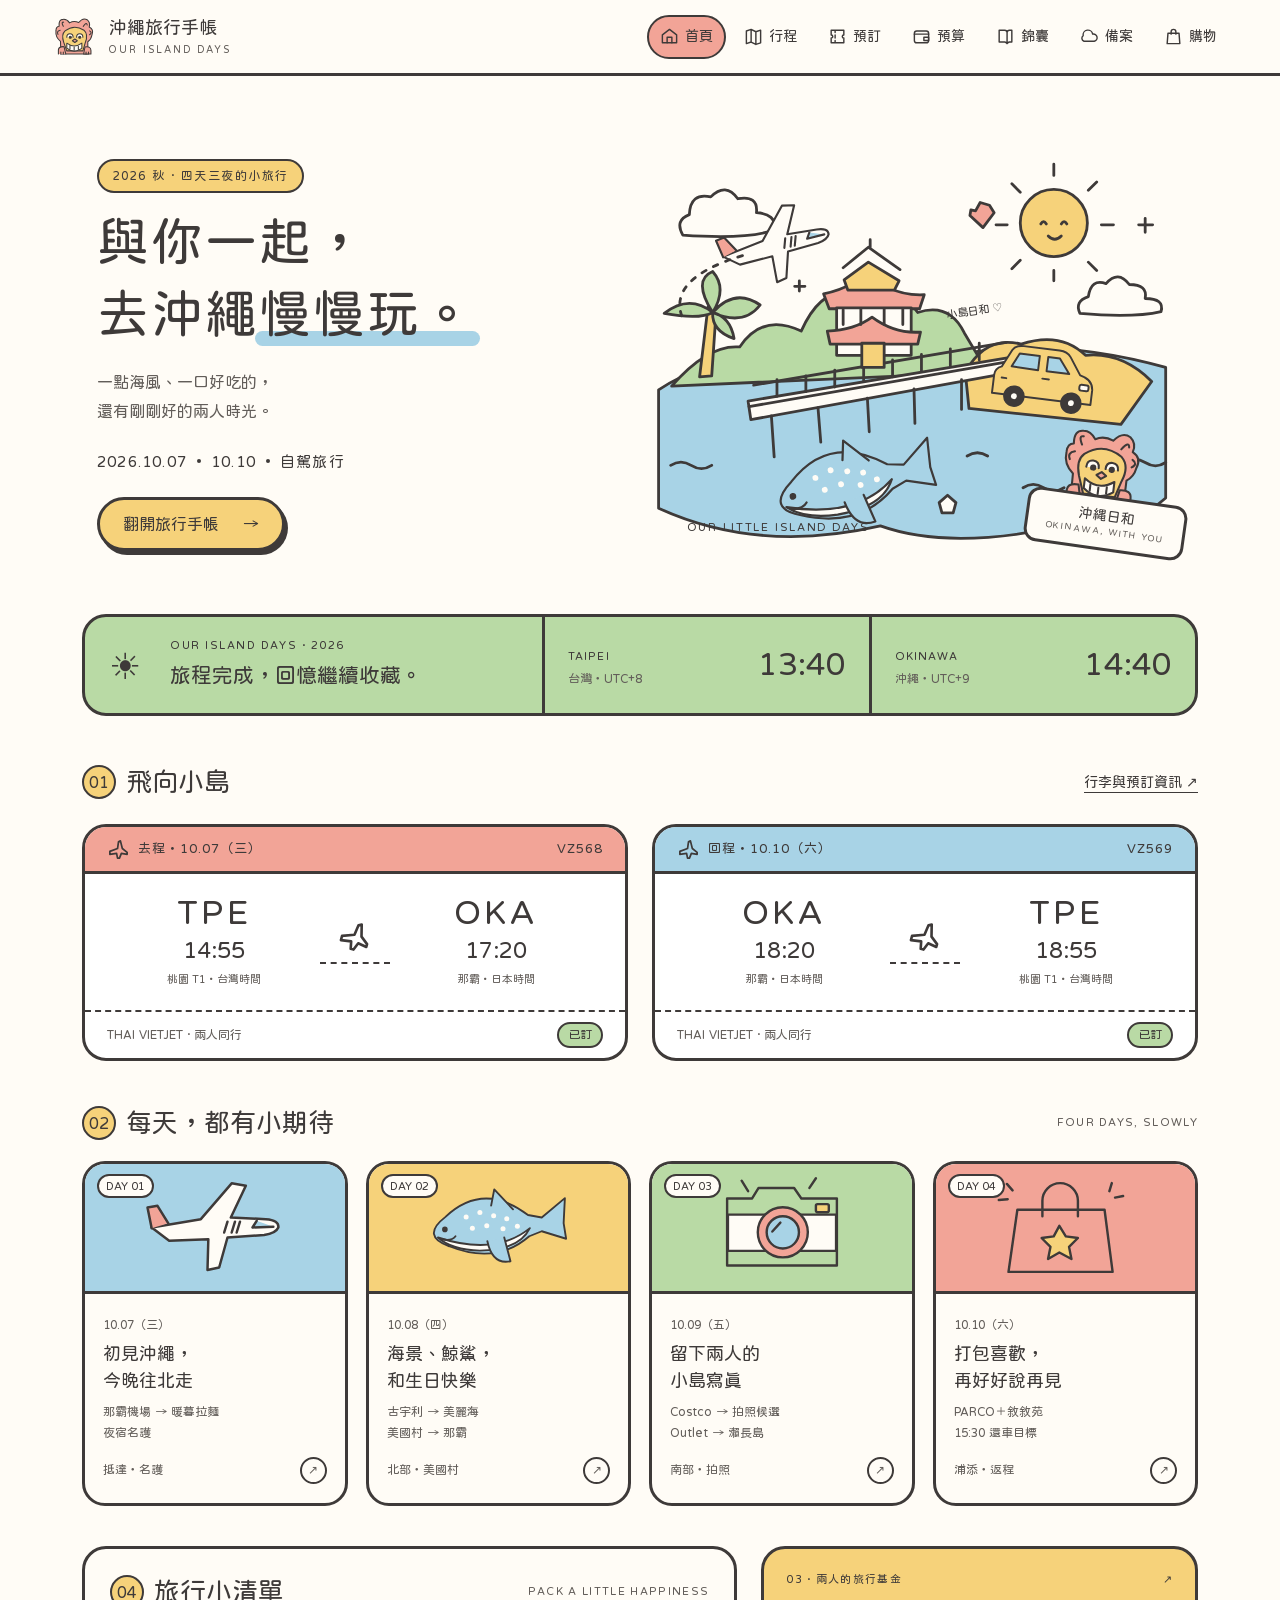
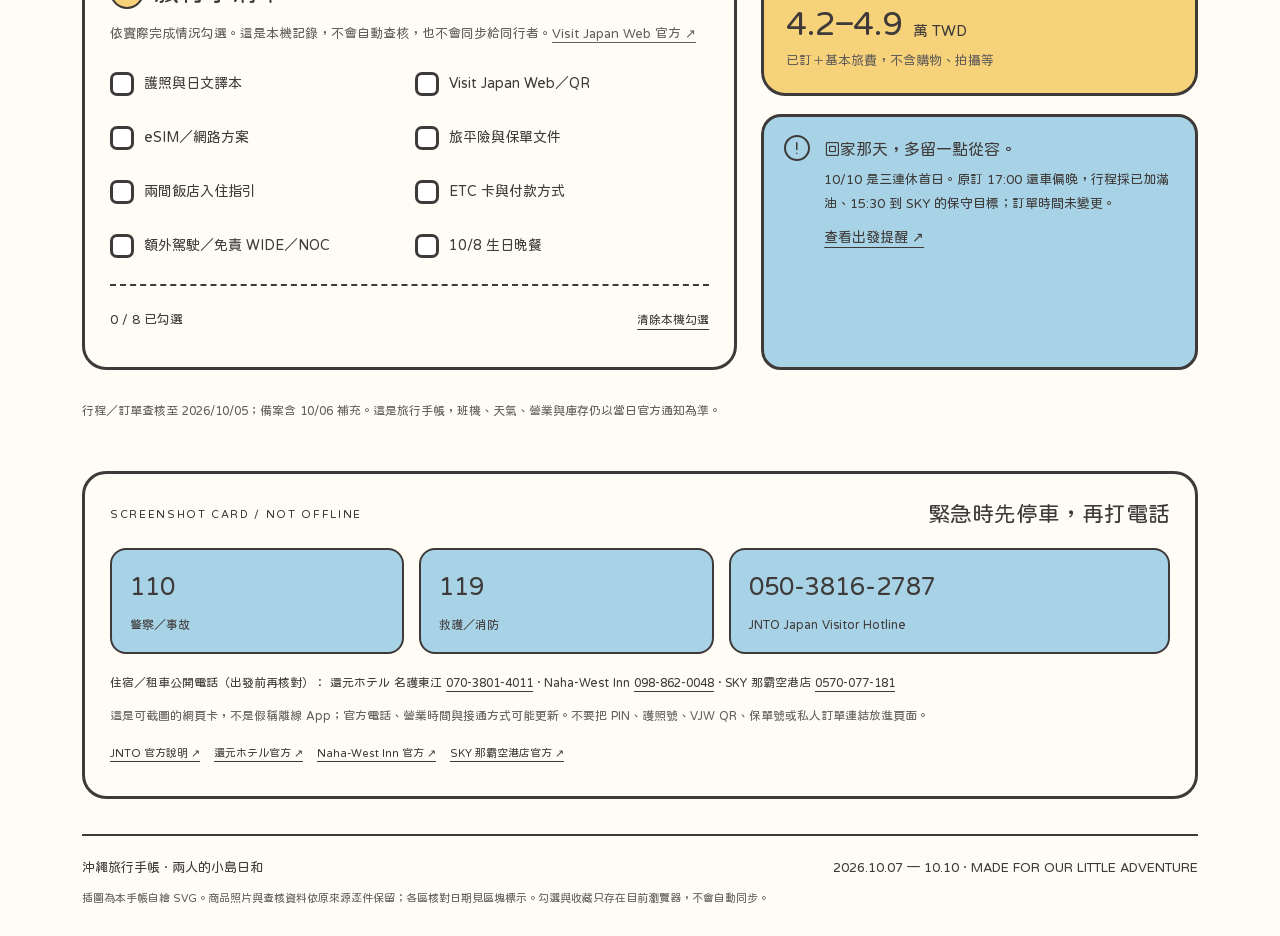
==== commit e8917141: "Redesign Okinawa itinerary as a mobile-first illustrated single HTML" ====
--- a/okinawa/index.html
+++ b/okinawa/index.html
@@ -1,34 +1,60 @@
-<!doctype html><html lang="zh-Hant"><head><meta charset="utf-8"><meta name="viewport" content="width=device-width,initial-scale=1,viewport-fit=cover"><meta name="theme-color" content="#f8f8f5"><meta name="description" content="2026年10月7日至10日，兩人的沖繩自駕行程與預算手帳。"><title>沖繩四日｜兩人的旅行手帳</title><link rel="icon" type="image/png" href="assets/okinawa-user-selected-192.png"><link rel="apple-touch-icon" href="assets/okinawa-user-selected-180.png"><link rel="manifest" href="manifest.webmanifest"><meta name="apple-mobile-web-app-capable" content="yes"><meta name="apple-mobile-web-app-title" content="沖繩四日"><link rel="stylesheet" href="styles.css?v=20261005-readiness02"></head><body><div class="app-shell">
-<a class="skip" href="#main">跳到內容</a>
-<header class="mast"><div class="brand"><img class="brandmark" src="assets/okinawa-user-selected-192.png" width="44" height="44" alt="沖繩風獅爺 App 圖示"><div><p class="eyebrow">OUR ISLAND DAYS · 2026</p><h1>沖繩旅行手帳</h1></div></div><div class="tripmeta"><span>10/7 — 10/10</span><button id="theme-toggle" type="button" aria-label="切換深淺色">◑</button></div></header>
-<nav class="mainnav" aria-label="旅行手帳導覽">
-<button class="active" data-view="overview" aria-current="page"><svg aria-hidden="true" viewBox="0 0 24 24" fill="none" stroke="currentColor" stroke-width="1.5" stroke-linecap="round" stroke-linejoin="round"><path d="m3 10 9-7 9 7v10H3Z"/><path d="M9 20v-7h6v7"/></svg><small>總覽</small></button>
-<button data-view="plan"><svg aria-hidden="true" viewBox="0 0 24 24" fill="none" stroke="currentColor" stroke-width="1.5" stroke-linecap="round" stroke-linejoin="round"><rect x="4" y="5" width="16" height="16" rx="2"/><path d="M8 3v4m8-4v4M4 11h16m-12 4h2m4 0h2"/></svg><small>行程</small></button>
-<button data-view="bookings"><svg aria-hidden="true" viewBox="0 0 24 24" fill="none" stroke="currentColor" stroke-width="1.5" stroke-linecap="round" stroke-linejoin="round"><path d="M4 4h16v6a2 2 0 0 0 0 4v6H4v-6a2 2 0 0 0 0-4Z"/><path d="M9 4v3m0 3v4m0 3v3"/></svg><small>預訂</small></button>
-<button data-view="budget"><svg aria-hidden="true" viewBox="0 0 24 24" fill="none" stroke="currentColor" stroke-width="1.5" stroke-linecap="round" stroke-linejoin="round"><rect x="3" y="5" width="18" height="15" rx="2"/><path d="M3 9h18m-6 4h6v4h-6Z"/></svg><small>預算</small></button>
-<button data-view="notes"><svg aria-hidden="true" viewBox="0 0 24 24" fill="none" stroke="currentColor" stroke-width="1.5" stroke-linecap="round" stroke-linejoin="round"><path d="M4 4h7a3 3 0 0 1 3 3v14a4 4 0 0 0-3-2H4Zm16 0h-3a3 3 0 0 0-3 3v14a4 4 0 0 1 3-2h3Z"/></svg><small>錦囊</small></button><button data-view="options"><svg aria-hidden="true" viewBox="0 0 24 24" fill="none" stroke="currentColor" stroke-width="1.5" stroke-linecap="round" stroke-linejoin="round"><path d="M12 3v18M3 12h18"/><circle cx="12" cy="12" r="8"/></svg><small>備案</small></button><button data-view="shopping"><svg aria-hidden="true" viewBox="0 0 24 24" fill="none" stroke="currentColor" stroke-width="1.5" stroke-linecap="round" stroke-linejoin="round"><path d="M5 8h14l1 13H4Z"/><path d="M9 9V6a3 3 0 0 1 6 0v3"/></svg><small>購物</small></button></nav>
-<main id="main">
-<section id="overview" class="view">
-<div class="overview-heading"><p class="eyebrow">OKINAWA · TWO OF US</p><h2>把日子，交給海。</h2><p>2026.10.07 — 10.10 <span>四天三夜 · 兩人自駕</span></p><p class="update-note">總覽核對：2026/10/05；航班、住宿、租車狀態見各區說明。</p></div>
-<div class="cover"><img src="assets/kouri-bridge.jpg" alt="古宇利大橋跨越沖繩的藍綠色海面" width="720" height="480" fetchpriority="high"><div class="cover-copy"><span>小島、海風，與我們。</span><small>KOURI ISLAND / OKINAWA</small></div><span class="cover-index">TRAVEL JOURNAL<br>NO. 02 / 2026</span></div>
-<div class="home-grid"><div class="home-main">
-<section class="countdown-card" aria-label="旅行倒數"><div class="card-label">NEXT JOURNEY <span id="countdown-label">距離出發</span></div><div class="countdown-digits" id="countdown-digits"><div><strong id="countdown-days">--</strong><span>DAYS</span></div><i>:</i><div><strong id="countdown-hours">--</strong><span>HOURS</span></div><i>:</i><div><strong id="countdown-minutes">--</strong><span>MINS</span></div></div><p id="countdown" class="countdown-status" aria-live="off"></p><div class="flight-strip"><span>OCT 07 · VZ568</span><b>TPE <span>→</span> OKA</b><span>14:55 出發 · 台灣時間</span></div></section>
-<section class="checklist-card" aria-labelledby="overview-checklist-title"><div class="section-label"><h3 id="overview-checklist-title">出發前，逐項收好</h3><span>ONLY ON THIS DEVICE</span></div><p class="checklist-intro">未核事項不預設勾選。勾選只保存在這個瀏覽器，不代表已完成，也不會同步給同行者。<a href="https://www.digital.go.jp/en/policies/visit_japan_web" target="_blank" rel="noopener noreferrer">Visit Japan Web 官方 ↗</a></p><div class="checklist-grid">
+<!doctype html><html lang="zh-Hant"><head><meta charset="utf-8"><meta name="viewport" content="width=device-width,initial-scale=1,viewport-fit=cover"><meta name="theme-color" content="#FFFCF6"><meta name="description" content="2026年10月7日至10日，兩人的沖繩自駕旅行繪本。每日行程、航班住宿、待辦與日本好物。"><title>沖繩小島日和｜兩人的旅行手帳</title><link rel="icon" type="image/png" href="[data-uri]"><meta name="apple-mobile-web-app-capable" content="yes"><meta name="apple-mobile-web-app-title" content="沖繩四日"><link rel="preconnect" href="https://fonts.googleapis.com"><link rel="preconnect" href="https://fonts.gstatic.com" crossorigin><link href="https://fonts.googleapis.com/css2?family=Huninn&display=swap" rel="stylesheet"><style>:root{--paper:#FFFCF6;--ink:#3E3A39;--coral:#F2A497;--yellow:#F6D27A;--blue:#A8D3E6;--green:#B9DAA5;--white:#fff;--muted:#625D59;--line:3px solid var(--ink);--radius:24px;color:var(--ink);background:var(--paper);font-family:'Huninn','PingFang TC','Microsoft JhengHei',sans-serif;font-synthesis:none}
+*{box-sizing:border-box}html{scroll-behavior:smooth;scroll-padding-top:105px}body{margin:0;line-height:1.8;font-size:16px;-webkit-font-smoothing:antialiased}button,input,select{font:inherit;color:inherit}button,a,summary{touch-action:manipulation;-webkit-tap-highlight-color:transparent}button,summary{cursor:pointer}button{min-height:44px}button{border:var(--line);border-radius:14px;background:var(--paper);padding:7px 16px;line-height:1.5}button:hover{background:var(--yellow)}button:disabled{opacity:.45;cursor:not-allowed}a{color:inherit;text-underline-offset:4px;text-decoration-thickness:1px}button:focus-visible,a:focus-visible,input:focus-visible,summary:focus-visible,[tabindex]:focus-visible{outline:3px solid var(--ink);outline-offset:5px}h1,h2,h3,h4,p,figure{margin:0}h1,h2,h3,h4,b,strong{font-weight:400}h1,h2,h3{line-height:1.4}h2{font-size:36px}h3{font-size:22px}small,.small{font-size:13px;line-height:1.7;color:var(--muted)}p+p{margin-top:10px}svg{display:block;max-width:100%}img{max-width:100%}.svg-library{position:absolute;width:0;height:0;overflow:hidden}.icon{width:23px;height:23px;fill:none;stroke:currentColor;stroke-width:1.8;stroke-linecap:round;stroke-linejoin:round;flex:none}button,article,section,div{min-width:0}[hidden]{display:none!important}.skip{position:fixed;top:-100px;left:16px;z-index:110;background:var(--yellow);border:var(--line);border-radius:12px;padding:12px}.skip:focus{top:10px}.mast{position:fixed;inset:0 0 auto;z-index:50;background:var(--paper);border-bottom:var(--line)}.mast-inner{max-width:1240px;margin:auto;display:flex;align-items:center;gap:28px;padding:12px 30px}.brand{border:0;background:none;padding:0;display:flex;align-items:center;gap:10px;flex-shrink:0;text-align:left}.brand:hover{background:none}.brandmark{width:49px;height:49px}.brand-name{font-size:18px;line-height:1.4;display:block}.brand small{font-size:10px;letter-spacing:.2em;display:block}.mainnav{display:flex;gap:5px;margin-left:auto}.mainnav button{display:flex;align-items:center;justify-content:center;gap:6px;border:2px solid transparent;border-radius:999px;background:none;padding:8px 11px;white-space:nowrap;font-size:14px}.mainnav button:hover{background:var(--yellow)}.mainnav button.active{border-color:var(--ink);background:var(--coral)}.mainnav .icon{width:19px;height:19px}.app-shell{max-width:1180px;margin:auto;padding:115px 32px 28px}.eyebrow{font-size:12px;letter-spacing:.16em;margin-bottom:12px}.eyebrow>span{background:var(--yellow);border:2px solid var(--ink);border-radius:99px;display:inline-block;padding:4px 14px;letter-spacing:.12em}.view{animation:appear .35s ease-out}.sectionhead{padding:26px 0 28px}.sectionhead .sub{margin-top:12px;max-width:760px;color:var(--muted);font-size:15px}.update-note{font-size:12px;color:var(--muted);margin-top:12px}.section-label{display:flex;align-items:center;justify-content:space-between;gap:14px;margin-bottom:20px}.section-label h3{display:flex;align-items:center;gap:10px;font-size:26px}.section-label>span{font-size:11px;letter-spacing:.12em;color:var(--muted)}.section-label .icon{width:28px;height:28px}.chapter{display:inline-grid;place-items:center;width:34px;height:34px;flex:none;border:2px solid var(--ink);border-radius:50%;background:var(--yellow);font-size:16px;letter-spacing:0}.hero{display:grid;grid-template-columns:1fr 1.05fr;gap:24px;align-items:center;padding:32px 0 35px}.hero-copy{position:relative;padding:12px 0 20px 15px}.hero h1{font-size:52px;letter-spacing:.04em;line-height:1.4}.hero h1 span{position:relative;display:inline-block}.hero h1 span:after{content:'';position:absolute;bottom:4px;left:-4px;right:-4px;height:15px;border-radius:8px;background:var(--blue);z-index:-1}.hero-intro{max-width:400px;color:var(--muted);font-size:16px;margin:18px 0 22px}.hero-date{display:flex;align-items:center;gap:10px;font-size:15px;letter-spacing:.08em;margin-bottom:22px}.hero-date i{width:4px;height:4px;border-radius:50%;background:var(--ink)}.primary-button{background:var(--yellow);border-radius:99px;padding:12px 23px;display:inline-flex;gap:24px;align-items:center;font-size:16px;box-shadow:3px 4px 0 var(--ink)}.primary-button:hover{background:var(--coral);transform:translateY(-2px)}.hero-art{position:relative;min-width:0}.hero-art>svg{width:100%;height:auto;overflow:visible}.art-stamp{display:inline-block;position:absolute;right:12px;bottom:12px;transform:rotate(8deg);padding:8px 18px;border:var(--line);border-radius:13px;background:var(--paper);font-size:14px;text-align:center;line-height:1.3}.art-stamp small{display:block;font-size:9px;letter-spacing:.15em}.status-strip{display:grid;grid-template-columns:1.4fr 1fr 1fr;border:var(--line);border-radius:24px;background:var(--green);overflow:hidden;margin:8px 0 44px}.trip-status{padding:19px 24px;display:flex;align-items:center;gap:16px}.status-sun{width:45px;flex:none;font-size:36px;line-height:1}.status-label{font-size:11px;letter-spacing:.14em}.countdown-status{font-size:21px;margin-top:1px}.countdown-status:empty{display:none}.countdown-digits{display:flex;align-items:center;gap:10px}.countdown-digits strong{font-size:23px}.countdown-digits span{font-size:10px;margin-left:3px}.countdown-digits i{font-style:normal}.clock-block{border-left:var(--line);padding:18px 23px;display:flex;justify-content:space-between;align-items:center;gap:12px}.clock-block span{font-size:11px;letter-spacing:.1em}.clock-block small{display:block;font-size:12px}.clock-block strong{font-size:32px;line-height:1.1;font-variant-numeric:tabular-nums}.flights-heading{display:flex;justify-content:space-between;align-items:center}.textbutton{border:0;background:transparent;padding:4px 0;text-decoration:underline;text-underline-offset:5px;font-size:14px}.textbutton:hover{background:transparent;color:#80524a}.flight-preview-grid{display:grid;grid-template-columns:1fr 1fr;gap:24px;margin-bottom:44px}.boarding-pass{border:var(--line);border-radius:24px;overflow:hidden;background:var(--white);position:relative}.boarding-top{display:flex;align-items:center;justify-content:space-between;padding:10px 22px;background:var(--coral);border-bottom:var(--line);font-size:13px;letter-spacing:.08em}.boarding-pass.return .boarding-top{background:var(--blue)}.boarding-top span{display:flex;align-items:center;gap:8px}.boarding-main{display:grid;grid-template-columns:1fr 72px 1fr;align-items:center;padding:20px 24px 13px;text-align:center}.boarding-main b{font-size:34px;display:block;line-height:1.1;letter-spacing:.1em}.boarding-main p{font-size:23px;line-height:1.7}.boarding-main small{font-size:11px;display:block}.flight-direction{position:relative;display:grid;place-items:center}.flight-direction .icon{width:35px;height:35px;transform:rotate(15deg)}.flight-direction:after{content:'';display:block;border-bottom:2px dashed var(--ink);width:70px;margin-top:8px}.boarding-bottom{display:flex;justify-content:space-between;gap:12px;align-items:center;border-top:2px dashed var(--ink);margin-top:8px;padding:10px 22px;font-size:12px;color:var(--muted)}.flight-status{border:2px solid var(--ink);border-radius:30px;padding:0 9px;background:var(--green);color:var(--ink);white-space:nowrap}.route-cards{display:grid;grid-template-columns:repeat(4,1fr);gap:18px;margin-bottom:40px}.route-card{display:flex;flex-direction:column;align-items:flex-start;text-align:left;overflow:hidden;padding:0;border:var(--line);border-radius:23px;background:var(--paper);position:relative}.route-card:hover{background:var(--paper);transform:translateY(-4px)}.route-art{width:100%;height:130px;display:flex;align-items:center;justify-content:center;position:relative;border-bottom:var(--line);background:var(--blue)}.route-card:nth-child(2) .route-art{background:var(--yellow)}.route-card:nth-child(3) .route-art{background:var(--green)}.route-card:nth-child(4) .route-art{background:var(--coral)}.route-art>svg{width:150px;height:113px}.route-day{position:absolute;left:12px;top:10px;font-size:11px;border:2px solid var(--ink);border-radius:999px;padding:2px 7px;background:var(--paper)}.route-content{padding:17px 18px 19px;width:100%}.route-content>small{font-size:12px}.route-content>b{display:block;font-size:18px;margin:5px 0 8px;line-height:1.5}.route-content>span{font-size:12px;display:block;line-height:1.7;color:var(--muted)}.route-content>.route-foot{display:flex;justify-content:space-between;align-items:center;margin-top:14px;font-size:12px}.route-foot i{font-style:normal;width:27px;height:27px;border:2px solid var(--ink);border-radius:50%;display:grid;place-items:center;background:var(--paper)}.home-bottom{display:grid;grid-template-columns:1.5fr 1fr;gap:24px;margin-bottom:30px}.checklist-card{padding:25px;background:var(--paper);border:var(--line);border-radius:var(--radius)}.checklist-card .section-label{margin-bottom:12px}.checklist-intro{font-size:13px;color:var(--muted);line-height:1.8;margin-bottom:16px}.checklist-intro a{display:inline}.checklist-grid{display:grid;grid-template-columns:repeat(2,minmax(0,1fr));gap:10px}.checklist-grid label{display:flex;align-items:center;gap:10px;padding:8px 0;min-height:44px;font-size:14px;cursor:pointer;line-height:1.5}.checklist-grid input{appearance:none;width:24px;height:24px;border:var(--line);border-radius:7px;background:var(--white);margin:0;display:grid;place-items:center;flex:none}.checklist-grid input:checked{background:var(--green)}.checklist-grid input:checked:after{content:'✓';font-size:19px;line-height:1;font-weight:bold}.checklist-grid input:checked+span{text-decoration:line-through;color:var(--muted)}.checklist-actions{display:flex;align-items:center;justify-content:space-between;gap:14px;margin-top:16px;padding-top:12px;border-top:2px dashed var(--ink);font-size:13px}.checklist-actions .textbutton{font-size:12px}.home-side{display:flex;flex-direction:column;gap:18px}.overview-budget{border:var(--line);border-radius:24px;text-align:left;padding:22px;background:var(--yellow);width:100%}.overview-budget>b{display:block;font-size:34px;line-height:1.5}.overview-budget>b small{color:var(--ink);font-size:15px}.overview-budget>small{display:block}.card-label{display:flex;justify-content:space-between;gap:10px;font-size:11px;letter-spacing:.12em;margin-bottom:10px}.notice,.options-note{display:flex;align-items:flex-start;gap:14px;background:#FCEDD1;border:var(--line);padding:18px 20px;border-radius:20px;margin-bottom:22px}.home-side .notice{margin:0;background:var(--blue);flex:1}.noticeicon{display:grid;place-items:center;min-width:26px;height:26px;border:2px solid var(--ink);border-radius:50%;font-size:17px;line-height:1}.notice strong,.options-note strong{font-size:16px}.notice p,.options-note p{font-size:13px;margin-top:5px}.notice a{display:inline-block;margin-top:8px;font-size:13px}.daytabs{display:grid;grid-template-columns:repeat(4,1fr);gap:12px;position:sticky;top:85px;z-index:20;padding:12px 0 18px;background:var(--paper);margin-bottom:22px}.daytabs button{border:var(--line);border-radius:18px;padding:13px 10px;background:var(--white)}.daytabs button[aria-selected=true]{background:var(--yellow);box-shadow:3px 4px 0 var(--ink)}.daytabs .date{display:block;font-size:22px;line-height:1.5}.daytabs .date small{color:var(--ink);margin-left:5px}.daytabs .area{font-size:13px}.itinerarylayout{display:grid;grid-template-columns:minmax(0,1fr) 270px;gap:26px}.dayhead{display:flex;align-items:center;gap:20px;margin-bottom:20px;border:var(--line);border-radius:24px;background:var(--blue);padding:22px}.dayhead .daynumber{font-size:46px;line-height:1;border:2px solid var(--ink);background:var(--paper);border-radius:50%;width:78px;height:78px;display:grid;place-items:center;flex:none}.dayhead h2{font-size:25px}.dayhead p{font-size:13px;margin-top:5px}.day-distance{font-size:13px;margin-bottom:22px;color:var(--muted)}.day-panel-bounce{animation:page-bounce .38s ease-out}.timeline{list-style:none;margin:0;padding:0}.event{display:grid;grid-template-columns:110px minmax(0,1fr);gap:22px;position:relative;padding-bottom:22px}.eventtime{font-size:14px;line-height:1.6;text-align:right;padding-top:22px;font-variant-numeric:tabular-nums}.eventbody{border:var(--line);border-radius:22px;padding:20px 21px;background:var(--white);position:relative}.event:before{content:'';position:absolute;border-left:3px dashed var(--ink);top:32px;bottom:-33px;left:121px}.event:last-child:before{display:none}.eventbody:before{content:'';position:absolute;width:13px;height:13px;background:var(--coral);border:3px solid var(--ink);border-radius:50%;left:-21px;top:24px}.eventtitle{display:flex;gap:9px;align-items:center;flex-wrap:wrap}.eventtitle h3{font-size:19px;flex:1 1 200px}.eventbody p{font-size:14px;color:var(--muted);margin-top:10px;line-height:1.9}.event-meta{display:flex;align-items:center;gap:7px;flex-wrap:wrap;margin-top:14px}.transport-badge{display:inline-flex;align-items:center;gap:6px;border:2px solid var(--ink);border-radius:99px;background:var(--paper);padding:2px 9px;font-size:11px}.transport-badge .icon{width:15px;height:15px}.must-button{display:inline-flex;align-items:center;gap:5px;min-height:35px;border:2px solid var(--ink);border-radius:99px;padding:4px 10px;font-size:11px;background:var(--paper)}.must-button .icon{width:16px;height:16px}.must-button[aria-pressed=true]{background:var(--yellow)}.must-button[aria-pressed=true] .icon{fill:var(--ink)}.tag{display:inline-block;font-size:11px;line-height:1.5;border:2px solid var(--ink);border-radius:99px;padding:3px 9px;white-space:nowrap;background:var(--paper)}.confirmed{background:var(--green)}.planned{background:var(--blue)}.pending{background:var(--yellow)}.maplink{display:inline-flex;align-items:center;gap:10px;min-height:40px;margin-top:9px;font-size:12px}.maplink:after{content:'↗'}.event-links,.source-links{display:flex;flex-wrap:wrap;gap:6px 14px;margin-top:9px}.event-links a,.source-links a{font-size:12px;display:inline-flex;align-items:center;min-height:34px}.hotelbar{display:flex;align-items:center;gap:15px;border:var(--line);border-radius:18px;background:var(--green);padding:18px 23px;font-size:12px}.hotelbar strong{font-size:18px}.hotelbar .icon{width:29px;height:29px}.day-controls{display:flex;justify-content:space-between;gap:12px;margin-top:20px}.day-controls button{font-size:14px}.tripaside{display:flex;flex-direction:column;gap:18px}.asidebox{border:var(--line);border-radius:24px;background:var(--yellow);padding:24px}.asidebox.quiet{background:var(--paper)}.asidebox h3{font-size:19px;margin-bottom:13px}.asidebox p{font-size:13px;margin-bottom:12px}.asideamount{font-size:29px!important;line-height:1.4}.asideamount span{display:block}.aside-doodle{height:126px;width:170px;margin:0 auto 12px}.totals{display:grid;grid-template-columns:1fr 1fr 1.2fr;gap:18px}.totals article{border:var(--line);border-radius:24px;padding:23px;background:var(--blue)}.totals article:nth-child(2){background:var(--coral)}.totals .totalprimary{background:var(--yellow)}.totals article>span{font-size:14px}.totals strong{font-size:28px;display:block;line-height:1.5;margin:10px 0}.totals strong span{font-size:18px}.totals p{font-size:12px}.budgetsection{margin-top:35px}.blocktitle{display:flex;align-items:center;flex-wrap:wrap;gap:12px;margin-bottom:18px}.sectionnum,.number{border:2px solid var(--ink);border-radius:50%;background:var(--yellow);width:38px;height:38px;display:grid;place-items:center;flex:none;font-size:18px;line-height:1}.blocktitle p{font-size:13px;color:var(--muted)}.tablewrap{border:var(--line);border-radius:20px;overflow:auto;background:var(--white)}table{border-collapse:collapse;width:100%;font-size:14px;min-width:660px;text-align:left}th,td{padding:17px 20px;border-bottom:2px solid var(--ink);vertical-align:top}th{background:var(--green);font-weight:400}tr:last-child td{border-bottom:0}td small{display:block}.num{white-space:nowrap}.footnote{font-size:13px;margin-top:12px;color:var(--muted)}.estimate-list{border:var(--line);border-radius:24px;overflow:hidden;background:var(--white)}.estimate-list>div{display:flex;justify-content:space-between;gap:25px;padding:19px 24px;border-bottom:2px solid var(--ink);font-size:15px}.estimate-list>div:last-child{border:0}.estimate-list small{display:block;font-size:12px;margin-top:4px}.estimate-list strong{text-align:right;white-space:nowrap;font-size:17px}.estimate-list .food-total{background:var(--coral)}.estimate-list .food-breakdown{padding-left:45px;font-size:13px}.food-breakdown strong{font-size:15px}.estimatetotal{background:var(--yellow)}.exclusions{border:var(--line);border-radius:24px;padding:22px 25px;background:var(--blue);font-size:14px}.exclusions h3{margin-bottom:10px}.bookinggrid{display:grid;grid-template-columns:1fr 1fr;gap:24px}.booking{border:var(--line);border-radius:24px;background:var(--white);padding:28px}.booking h3{font-size:25px}.booking:nth-child(2){background:#F4F8EE}.booking:nth-child(3){background:#FDF0EC}.booking:nth-child(4){background:#EDF5FA}.minilabel{font-size:11px;letter-spacing:.15em;display:block;margin-bottom:10px}.bookingdates{font-size:25px;margin:15px 0 5px}.bookingdates span{font-size:13px;border:2px solid var(--ink);border-radius:99px;padding:2px 8px;margin-left:8px}.booking>p:not(.bookingdates){font-size:14px}.booking dl{display:grid;grid-template-columns:90px 1fr;gap:14px 10px;margin-top:22px;padding-top:20px;border-top:2px dashed var(--ink);font-size:13px}.booking dt{color:var(--muted)}dd{margin:0}.flight{padding:16px 0;border-bottom:2px dashed var(--ink)}.flight:last-of-type{border:0}.flight>div>span{font-size:13px}.flight p{margin:5px 0;font-size:16px;white-space:normal}.flight b{font-size:31px}.flight i{font-style:normal;margin:0 14px;font-size:15px}.flight small{font-size:12px}.mininote{background:var(--yellow);border:2px solid var(--ink);border-radius:16px;padding:15px;margin-top:18px;font-size:14px}.mininote p{font-size:13px}.mininote small{font-size:11px}.rental-card{border:var(--line);border-radius:24px;background:var(--yellow);padding:26px;margin-top:25px}.rental-steps{display:grid;grid-template-columns:repeat(3,1fr);gap:16px}.rental-steps p{border:2px solid var(--ink);border-radius:16px;padding:16px;background:var(--paper);font-size:13px;margin:0}.rental-steps b{display:block;font-size:15px;margin-bottom:6px}.rental-card>.small{display:block;margin-top:15px}.notes-checklist{margin-bottom:25px;background:var(--green)}.notelist{display:grid;gap:20px}.notelist article{display:grid;grid-template-columns:40px 1fr;gap:20px;background:var(--white);border:var(--line);border-radius:24px;padding:24px}.notelist p{font-size:14px;color:var(--muted);margin-top:10px}.notelist a{display:inline-block;font-size:12px;margin-top:8px}.sources{margin-top:24px;border:var(--line);border-radius:20px;padding:0 22px;background:var(--paper);font-size:13px}.sources summary{padding:15px 0}.sources p{margin-bottom:15px}.sources ul{padding-left:20px}.sources li{margin-bottom:10px}.options-note{background:var(--yellow)}.weather-check{display:flex;justify-content:space-between;gap:24px;align-items:center;padding:20px 24px;border:var(--line);border-radius:24px;background:var(--blue);margin-bottom:24px}.weather-check p{font-size:13px;margin-top:6px}.weather-check b{font-size:17px}.weather-check .source-links{min-width:190px}.option-legend{display:flex;gap:8px;flex-wrap:wrap;margin-bottom:24px}.option-pill{border:2px solid var(--ink);border-radius:99px;padding:3px 10px;display:inline-block;font-size:11px;line-height:1.6;background:var(--paper)}.option-pill.sunny{background:var(--yellow)}.option-pill.rainy{background:var(--blue)}.option-pill.short{background:var(--green)}.option-groups{display:grid;gap:20px}.option-group{border:var(--line);border-radius:24px;background:var(--white);overflow:hidden;margin-top:20px}.option-groups .option-group{margin:0}.option-group>summary{display:flex;align-items:center;gap:18px;list-style:none;min-height:90px;padding:18px 24px;background:var(--paper)}.option-group>summary::-webkit-details-marker{display:none}.option-group>summary:after{content:'＋';font-size:22px;margin-left:auto;flex:none}.option-group[open]>summary:after{content:'−'}.option-group>summary .option-date{font-size:13px;min-width:82px}.option-group>summary b{display:block;font-size:19px}.option-group>summary small{display:block;font-size:12px;margin-top:4px}.option-cards{display:grid;grid-template-columns:1fr 1fr;gap:18px;padding:24px}.option-card{border:2px solid var(--ink);border-radius:20px;padding:20px;background:var(--paper)}.option-card-head{display:flex;align-items:flex-start;flex-wrap:wrap;gap:10px;margin-bottom:12px}.option-card h3{font-size:20px;flex:1 1 180px}.option-card p{font-size:13px;color:var(--muted);margin-top:10px}.option-card a{font-size:12px;display:inline-block;margin-top:10px}.option-caution{border-left:4px solid var(--coral);padding-left:12px}.evidence-list{padding:18px 24px;font-size:13px}.evidence-list ul{padding-left:20px}.evidence-list li{margin-top:12px}.evidence-list li span{display:block;color:var(--muted)}.shopping-heading{display:flex;align-items:center;justify-content:space-between;gap:24px}.shopping-edition{background:var(--yellow);border:var(--line);border-radius:50%;padding:24px 15px;width:125px;height:125px;flex:none;text-align:center;line-height:1.8;font-size:10px;transform:rotate(8deg)}.shopping-edition b{font-size:13px}.shopping-tools{display:flex;gap:16px;align-items:flex-end;margin-top:5px}.shopping-search{flex:1}.shopping-search label{display:block;font-size:13px;margin-bottom:8px}.shopping-search input{width:100%;padding:13px 17px;border:var(--line);border-radius:17px;background:var(--white);font-size:16px;min-height:55px}.shopping-save-filter{min-height:55px;padding:10px 20px;background:var(--paper)}.shopping-save-filter[aria-pressed=true]{background:var(--coral)}.shopping-filters{display:flex;gap:9px;flex-wrap:wrap;margin-top:18px}.shopping-filters button{border-radius:99px;font-size:13px;padding:8px 16px;border-width:2px}.shopping-filters button[aria-pressed=true]{background:var(--yellow);border-width:3px;padding:7px 15px}.shopping-result-line{display:flex;align-items:center;gap:20px;justify-content:space-between;margin:14px 0 8px;font-size:13px}.shopping-inline-list{margin-left:auto}.shopping-inline-list strong{font-size:16px}.shopping-inline-list small{font-size:12px}.shopping-image-status{font-size:12px;color:var(--muted);margin-bottom:22px}.shopping-storage{border:var(--line);border-radius:16px;background:var(--yellow);padding:15px;margin-bottom:20px;font-size:13px}.shopping-grid{display:grid;grid-template-columns:repeat(3,1fr);gap:20px;align-items:start}.shopping-card{border:var(--line);border-radius:24px;padding:20px 20px 0;background:var(--white);overflow-wrap:anywhere}.shopping-card-top{display:flex;align-items:center;gap:8px;margin-bottom:17px}.shopping-index{font-size:19px}.shopping-card-top>.tag{font-size:9px;padding:3px 7px}.shopping-bookmark{margin-left:auto;display:flex;gap:5px;align-items:center;padding:5px 8px;border-width:2px;min-height:38px;border-radius:99px;font-size:11px;background:var(--paper);white-space:nowrap}.shopping-bookmark span:first-child{font-size:18px}.shopping-bookmark[aria-pressed=true]{background:var(--yellow)}.shopping-brand{font-size:10px;letter-spacing:.1em;color:var(--muted);margin-bottom:5px}.shopping-card h3{font-size:20px}.shopping-model{font-size:11px;color:var(--muted);margin:5px 0 12px}.shopping-image-frame{aspect-ratio:4/3;padding:12px;border:2px solid var(--ink);border-radius:16px;background:var(--paper);display:grid;place-items:center;overflow:hidden}.shopping-image-frame img{display:block;width:100%;height:100%;object-fit:contain;min-height:0}.shopping-image-fallback{text-align:center;font-size:13px;padding:15px;color:var(--muted)}.shopping-image-fallback small{display:block;font-size:11px}.shopping-image figcaption{font-size:10px;display:flex;justify-content:space-between;flex-wrap:wrap;gap:5px 10px;line-height:1.6;margin-top:7px;color:var(--muted)}.shopping-image figcaption small{font-size:10px;flex-basis:100%}.shopping-price{border-top:2px dashed var(--ink);padding-top:14px;margin-top:16px}.shopping-price strong{display:block;font-size:22px}.shopping-price span{display:block;font-size:11px;color:var(--muted);margin-top:4px}.shopping-description{font-size:13px;margin-top:14px;color:var(--muted)}.shopping-facts{font-size:12px;display:grid;grid-template-columns:1fr;gap:4px;margin:15px 0 18px}.shopping-facts dt{font-size:12px;margin-top:7px;color:var(--ink)}.shopping-facts dd{color:var(--muted)}.shopping-facts dd small{display:block;font-size:10px}.shopping-power{padding:13px;border:2px solid var(--ink);border-radius:14px;background:var(--yellow);font-size:12px;margin-bottom:16px}.shopping-power p{font-size:11px;margin-top:6px}.shopping-evidence{border-top:2px solid var(--ink);font-size:12px}.shopping-evidence summary{padding:13px 0;min-height:48px;font-size:12px}.shopping-evidence>div{padding-bottom:16px}.shopping-evidence p{margin-bottom:12px}.shopping-evidence small{display:block;font-size:10px;margin-top:5px}.shopping-evidence p>span{display:block;font-size:11px;margin-top:5px}.shopping-pagination{display:flex;flex-direction:column;align-items:center;gap:13px;margin-top:28px;font-size:13px}.shopping-pagination button{background:var(--yellow);border-radius:99px;min-width:200px}.shopping-about{border:var(--line);border-radius:20px;background:var(--blue);padding:0 22px;margin-top:24px;font-size:13px}.shopping-about summary{padding:15px 0;min-height:52px}.shopping-about>div{padding-bottom:18px}.shopping-about p{font-size:13px;margin-top:12px}.shopping-about small{display:block;font-size:11px;margin-top:12px}.shopping-method{border-top:3px dashed var(--ink);margin-top:35px;padding-top:22px;font-size:13px}.shopping-method h3{font-size:20px;margin-bottom:10px}.shopping-method .textbutton{margin-top:10px}.shopping-empty{text-align:center;border:var(--line);border-radius:24px;background:var(--yellow);padding:35px}.shopping-empty>span{font-size:36px}.shopping-empty p{font-size:14px;margin:12px 0 20px}.emergency-card{margin-top:50px;border:var(--line);border-radius:24px;padding:25px;background:var(--paper)}.emergency-card .blocktitle{justify-content:space-between}.emergency-card h3{font-size:22px}.emergency-card .minilabel{margin:0}.emergency-grid{display:grid;grid-template-columns:1fr 1fr 1.5fr;gap:15px;margin:18px 0}.emergency-grid>div{background:var(--blue);border:2px solid var(--ink);border-radius:16px;padding:14px 18px}.emergency-grid strong{font-size:25px;display:block}.emergency-grid span{font-size:12px}.emergency-contacts p{font-size:12px;line-height:1.9}.emergency-contacts a{white-space:nowrap}.emergency-card .source-links a{font-size:11px}footer{margin-top:35px;padding:20px 0 0;border-top:2px solid var(--ink);font-size:13px}footer p{display:flex;justify-content:space-between;gap:15px}footer small{display:block;font-size:11px;margin-top:10px}.noscript{margin:20px;padding:20px;border:var(--line);background:var(--yellow)}.storage-note{font-size:12px;color:var(--muted);margin-top:12px}.to-top{display:none}.sun-float{animation:sun-wiggle 5s ease-in-out infinite;transform-origin:445px 74px}.plane-float{animation:plane-float 5s ease-in-out infinite}.hero-art{animation:art-float 6s ease-in-out infinite}@keyframes appear{from{opacity:.6;transform:translateY(5px)}to{opacity:1;transform:translateY(0)}}@keyframes page-bounce{0%{transform:translateY(9px);opacity:.7}60%{transform:translateY(-3px)}100%{transform:translateY(0);opacity:1}}@keyframes art-float{50%{transform:translateY(-5px)}}@keyframes sun-wiggle{50%{transform:rotate(9deg)}}@keyframes plane-float{50%{translate:4px -4px}}
+@media(min-width:1100px){.home-bottom .checklist-grid{grid-template-columns:1fr 1fr}.notes-checklist .checklist-grid{grid-template-columns:repeat(4,1fr)}}
+@media(max-width:1099px){.mast-inner{gap:12px;padding:10px 24px}.mainnav{gap:1px}.mainnav button{padding:8px;font-size:12px}.mainnav .icon{width:17px;height:17px}.brand-name{font-size:16px}.brandmark{width:42px;height:42px}.app-shell{padding:105px 28px 25px}.hero h1{font-size:43px}.hero-copy{padding-left:0}.hero{gap:10px}.status-strip{grid-template-columns:1.35fr 1fr 1fr}.clock-block{display:block;padding:17px}.clock-block strong{display:block;font-size:28px;margin-top:8px}.route-cards{gap:12px}.route-content{padding:15px 12px}.route-content>b{font-size:16px}.route-art{height:115px}.route-art>svg{height:95px}.itinerarylayout{grid-template-columns:minmax(0,1fr) 230px}.asidebox{padding:20px}.dayhead{padding:18px;gap:15px}.dayhead h2{font-size:22px}.dayhead .daynumber{width:63px;height:63px;font-size:36px}.event{grid-template-columns:90px 1fr;gap:22px}.event:before{left:101px}.shopping-grid{grid-template-columns:repeat(2,1fr)}.totals{grid-template-columns:1fr 1fr}.totals .totalprimary{grid-column:1/-1}.totals .totalprimary strong{font-size:31px}.home-bottom{grid-template-columns:1.3fr 1fr}.checklist-card{padding:21px}.checklist-grid label{font-size:13px}.rental-steps{grid-template-columns:1fr}.flight b{font-size:27px}.booking{padding:22px}.booking dl{grid-template-columns:80px 1fr}}
+@media(max-width:760px){html{scroll-padding-top:126px}.mast-inner{display:block;padding:8px 14px 7px}.brand{margin:0 auto 6px;min-height:36px;gap:7px}.brandmark{width:34px;height:34px}.brand-name{font-size:16px}.brand small{display:none}.mainnav{width:100%;justify-content:space-between;gap:2px}.mainnav button{flex:1;flex-direction:column;gap:2px;padding:5px 3px;min-height:49px;border-radius:12px;font-size:10px;line-height:1.5}.mainnav .icon{width:19px;height:19px}.app-shell{padding:126px 20px 24px}.hero{grid-template-columns:1fr;padding:12px 0 18px;gap:6px}.hero-copy{text-align:center;padding:0}.hero .eyebrow{font-size:10px;margin-bottom:15px}.hero h1{font-size:39px;line-height:1.38;letter-spacing:.04em}.hero-intro{font-size:14px;max-width:290px;margin:16px auto 18px}.hero-date{justify-content:center;font-size:12px;gap:9px;margin-bottom:18px}.primary-button{font-size:14px;padding:10px 20px;box-shadow:3px 3px 0 var(--ink);gap:20px}.hero-art{max-width:440px;width:100%;margin:6px auto 0}.art-stamp{right:8px;bottom:7px;padding:7px 12px;font-size:12px}.art-stamp small{font-size:8px}.status-strip{grid-template-columns:1fr 1fr;margin:5px 0 32px;border-radius:21px}.trip-status{grid-column:1/-1;border-bottom:var(--line);padding:14px 20px;justify-content:center;gap:13px}.status-sun{font-size:30px;width:35px}.status-label{font-size:10px}.countdown-status{font-size:19px}.clock-block{border-left:0;text-align:center;display:flex;justify-content:center;gap:10px;padding:13px 10px}.clock-block:last-child{border-left:var(--line)}.clock-block strong{font-size:25px;margin:0}.clock-block span{font-size:9px}.clock-block small{font-size:10px}.section-label{gap:10px;margin-bottom:16px}.section-label h3{font-size:23px;gap:9px}.section-label>span{display:none}.chapter{width:29px;height:29px;font-size:14px}.flights-heading>.textbutton{font-size:11px}.flight-preview-grid{grid-template-columns:1fr;gap:16px;margin-bottom:32px}.boarding-top{padding:9px 17px;font-size:12px}.boarding-main{padding:19px 16px 13px;grid-template-columns:1fr 66px 1fr}.boarding-main b{font-size:30px}.boarding-main p{font-size:22px}.boarding-main small{font-size:10px}.boarding-bottom{padding:11px 17px;font-size:11px}.boarding-pass{border-radius:21px}.route-cards{grid-template-columns:repeat(2,1fr);gap:14px;margin-bottom:32px}.route-art{height:117px}.route-card{border-radius:19px}.route-art>svg{width:125px;height:95px}.route-content{padding:13px 13px 15px}.route-content>small{font-size:11px}.route-content>b{font-size:17px;margin:5px 0 8px}.route-content>span{font-size:11px;min-height:55px}.route-foot{font-size:11px;margin-top:10px}.route-foot i{width:25px;height:25px}.route-day{font-size:9px;left:8px;top:8px;padding:1px 6px}.home-bottom{grid-template-columns:1fr;gap:19px}.checklist-card{padding:20px 18px;border-radius:21px}.checklist-intro{font-size:12px}.checklist-grid{gap:4px 10px}.checklist-grid label{font-size:13px;min-height:52px;gap:8px}.checklist-grid input{width:22px;height:22px;border-width:2px;border-radius:6px}.checklist-actions{font-size:12px}.checklist-actions .textbutton{font-size:11px}.overview-budget{padding:20px 23px}.overview-budget>b{font-size:32px}.home-side{gap:18px}.notice,.options-note{padding:17px 17px;border-radius:18px;gap:11px}.notice strong,.options-note strong{font-size:15px}.notice p,.options-note p{font-size:12px}.noticeicon{min-width:24px;height:24px;font-size:15px}.sectionhead{padding:14px 0 25px}.sectionhead h2{font-size:29px}.sectionhead .eyebrow{font-size:10px}.sectionhead .sub{font-size:13px;line-height:1.8}.update-note{font-size:11px}.daytabs{gap:7px;top:112px;padding:10px 0 16px;margin-bottom:16px}.daytabs button{padding:9px 4px;border-radius:14px}.daytabs .date{font-size:18px}.daytabs .date small{font-size:10px;margin-left:3px}.daytabs .area{font-size:9px}.daytabs button[aria-selected=true]{box-shadow:2px 3px 0 var(--ink)}.itinerarylayout{grid-template-columns:1fr;gap:26px}.dayhead{padding:18px 15px;border-radius:21px;gap:12px}.dayhead .daynumber{width:56px;height:56px;font-size:33px}.dayhead h2{font-size:21px}.dayhead p{font-size:11px}.day-distance{font-size:12px;margin-bottom:18px}.event{display:block;padding:0 0 23px 24px}.event:before{left:6px;top:20px;bottom:-20px}.eventtime{padding:0;text-align:left;margin-bottom:8px;font-size:14px;display:inline-block;background:var(--yellow);border:2px solid var(--ink);border-radius:99px;padding:2px 11px;position:relative}.eventbody{border-radius:19px;padding:16px 16px 14px}.eventbody:before{left:-26px;top:22px;width:12px;height:12px}.eventtitle h3{font-size:19px;flex-basis:100%}.tag{font-size:10px;padding:2px 8px}.eventbody p{font-size:13px;line-height:1.9;margin-top:9px}.event-meta{gap:6px;margin-top:12px}.transport-badge{font-size:10px}.must-button{font-size:10px}.event-links a{font-size:11px}.maplink{font-size:12px}.hotelbar{padding:17px;gap:12px;font-size:10px}.hotelbar strong{font-size:16px}.day-controls button{font-size:13px}.tripaside{display:grid;grid-template-columns:1fr;gap:18px}.asidebox{padding:20px}.aside-doodle{float:right;width:105px;height:90px;margin:0 0 10px 10px}.asideamount{font-size:27px!important}.asideamount span{display:inline;font-size:23px}.asidebox p{font-size:13px}.totals{gap:12px}.totals article{padding:17px 13px;border-radius:19px}.totals article>span{font-size:11px}.totals strong{font-size:21px}.totals strong span{font-size:13px}.totals p{font-size:11px}.totals .totalprimary strong{font-size:29px}.budgetsection{margin-top:28px}.blocktitle h3{font-size:21px}.blocktitle p{font-size:12px}.sectionnum{width:31px;height:31px;font-size:15px}.footnote{font-size:12px}.estimate-list>div{padding:17px 17px;gap:12px;font-size:14px;flex-wrap:wrap}.estimate-list strong{font-size:16px;margin-left:auto}.estimate-list small{font-size:11px}.estimate-list .food-breakdown{padding-left:28px;font-size:13px}.exclusions{padding:20px;font-size:13px}.bookinggrid{grid-template-columns:1fr;gap:18px}.booking{padding:23px 20px;border-radius:21px}.booking h3{font-size:25px}.bookingdates{font-size:25px}.booking dl{grid-template-columns:79px 1fr;gap:13px 10px;font-size:12px}.booking>p:not(.bookingdates){font-size:13px}.flight p{font-size:13px}.flight b{font-size:31px}.flight i{margin:0 9px}.flight small{font-size:11px}.rental-card{padding:22px 19px}.rental-card .blocktitle{display:block}.rental-card .minilabel{font-size:10px;margin-bottom:8px}.rental-steps{gap:13px}.rental-steps p{font-size:12px}.source-links a{font-size:11px}.notelist article{padding:21px 18px;gap:13px;grid-template-columns:30px 1fr;border-radius:20px}.number{width:30px;height:30px;font-size:14px}.notelist h3{font-size:20px}.notelist p{font-size:13px}.sources{padding:0 18px;font-size:12px}.sources summary{font-size:13px}.weather-check{display:block;padding:20px 18px}.weather-check b{font-size:17px}.weather-check p{font-size:12px}.weather-check .source-links{margin-top:10px}.option-legend{gap:6px}.option-pill{font-size:10px;padding:3px 8px}.option-group{border-radius:21px}.option-group>summary{padding:16px 15px;gap:11px;align-items:flex-start}.option-group>summary .option-date{min-width:62px;font-size:11px;padding-top:4px}.option-group>summary b{font-size:17px}.option-group>summary small{font-size:10px}.option-group>summary:after{font-size:20px}.option-cards{grid-template-columns:1fr;padding:16px;gap:14px}.option-card{padding:17px 15px;border-radius:17px}.option-card h3{font-size:19px}.option-card p{font-size:12px}.option-card a{font-size:11px}.evidence-list{padding:16px;font-size:12px}.shopping-edition{display:none}.shopping-tools{gap:9px}.shopping-search input{font-size:16px;padding:11px 13px;min-height:51px}.shopping-search label{font-size:12px}.shopping-save-filter{min-height:51px;font-size:11px;padding:10px;flex:none}.shopping-filters{gap:7px;margin-top:15px}.shopping-filters button{font-size:11px;padding:7px 12px;min-height:39px}.shopping-filters button[aria-pressed=true]{padding:6px 11px}.shopping-result-line{font-size:12px;gap:10px;margin-top:12px;flex-wrap:wrap}.shopping-result-line .textbutton{font-size:11px}.shopping-inline-list{font-size:11px}.shopping-inline-list small{display:none}.shopping-inline-list strong{font-size:14px}.shopping-image-status{font-size:11px;line-height:1.8;margin-bottom:18px}.shopping-grid{grid-template-columns:1fr;gap:19px}.shopping-card{padding:19px 20px 0;border-radius:21px}.shopping-card-top>.tag{font-size:10px}.shopping-bookmark{font-size:12px;padding:5px 10px;min-height:41px}.shopping-brand{font-size:11px}.shopping-card h3{font-size:24px}.shopping-model{font-size:12px}.shopping-price strong{font-size:24px}.shopping-facts{grid-template-columns:65px minmax(0,1fr);gap:12px 10px;font-size:12px}.shopping-facts dt{margin:0;font-size:12px}.shopping-description{font-size:14px}.shopping-evidence summary{font-size:12px}.shopping-about{padding:0 18px}.shopping-about p{font-size:12px}.shopping-about summary{font-size:13px}.shopping-method{font-size:12px}.shopping-empty{padding:25px 17px}.shopping-empty h3{font-size:22px}.emergency-card{padding:22px 18px;margin-top:38px;border-radius:21px}.emergency-card .blocktitle{display:block}.emergency-card .minilabel{font-size:9px;margin-bottom:8px}.emergency-card h3{font-size:21px}.emergency-grid{grid-template-columns:1fr 1fr;gap:12px}.emergency-grid>div{padding:12px 15px}.emergency-grid>div:last-child{grid-column:1/-1;display:flex;align-items:center;justify-content:space-between;gap:15px}.emergency-grid strong{font-size:25px}.emergency-grid span{font-size:11px}.emergency-grid>div:last-child strong{font-size:22px}.emergency-grid>div:last-child span{font-size:10px}.emergency-contacts p{font-size:11px}footer{font-size:12px;margin-top:27px;padding-top:19px}footer p{display:block}footer p span{display:block;margin-top:4px;font-size:11px}footer small{font-size:10px;line-height:1.8}}
+@media(max-width:360px){.app-shell{padding-left:15px;padding-right:15px}.hero h1{font-size:35px}.daytabs .date{font-size:16px}.daytabs .area{font-size:8px}.mainnav button{font-size:9px}.route-content>b{font-size:16px}.checklist-grid{grid-template-columns:1fr}.flight b{font-size:27px}.flight i{margin:0 7px}.emergency-grid>div:last-child{display:block}.totals strong{font-size:19px}}
+@media(prefers-reduced-motion:reduce){*,*:before,*:after{animation:none!important;transition:none!important;scroll-behavior:auto!important}}
+@media print{.mast,.daytabs,.day-controls,.primary-button,.shopping-tools,.shopping-filters,.shopping-bookmark,.shopping-pagination,.checklist-actions button{display:none!important}.app-shell{padding:0;max-width:none}.view[hidden]{display:block!important}.view{break-before:page;animation:none}.view:first-child{break-before:auto}.hero-art{animation:none;max-width:400px}.hero{grid-template-columns:1fr 1fr}.tripaside{display:none}.itinerarylayout{display:block}.shopping-grid{grid-template-columns:1fr 1fr}.event,.booking,.shopping-card,.option-card,.boarding-pass{break-inside:avoid}footer{display:none}body{font-size:12px}a{color:inherit}.daytabs{position:static}.emergency-card{break-inside:avoid}}
+</style></head><body><svg class="svg-library" xmlns="http://www.w3.org/2000/svg" aria-hidden="true"><defs>
+<symbol id="i-home" viewBox="0 0 24 24"><path d="m3 10 9-7 9 7v10H3Z"/><path d="M9 20v-7h6v7"/></symbol>
+<symbol id="i-map" viewBox="0 0 24 24"><path d="m3 5 6-2 6 3 6-2v16l-6 2-6-3-6 2Z M9 3v16M15 6v16"/></symbol>
+<symbol id="i-ticket" viewBox="0 0 24 24"><path d="M4 4h16v6a2 2 0 0 0 0 4v6H4v-6a2 2 0 0 0 0-4Z M9 4v3m0 3v4m0 3v3"/></symbol>
+<symbol id="i-wallet" viewBox="0 0 24 24"><rect x="3" y="5" width="18" height="15" rx="3"/><path d="M3 9h18m-6 4h6v4h-6Z"/></symbol>
+<symbol id="i-note" viewBox="0 0 24 24"><path d="M4 4h7a3 3 0 0 1 3 3v14a4 4 0 0 0-3-2H4Zm16 0h-3a3 3 0 0 0-3 3v14a4 4 0 0 1 3-2h3Z"/></symbol>
+<symbol id="i-cloud" viewBox="0 0 24 24"><path d="M5 18a4 4 0 0 1-1-7 6 6 0 0 1 12-2 4.5 4.5 0 1 1 2 9Z"/></symbol>
+<symbol id="i-bag" viewBox="0 0 24 24"><path d="M5 8h14l1 13H4Z M9 9V6a3 3 0 0 1 6 0v3"/></symbol>
+<symbol id="i-plane" viewBox="0 0 24 24"><path d="m3 14 8-3 1-7 2-1 2 8 5 4v2l-6-1-2 5h-2l-1-5-7 1Z"/></symbol>
+<symbol id="i-car" viewBox="0 0 24 24"><path d="m5 9 2-5h10l3 5v10H3V9Z M5 9h14M7 14h1m8 0h1M6 19v2m12-2v2"/></symbol>
+<symbol id="i-star" viewBox="0 0 24 24"><path d="m12 3 2.8 5.7 6.2.9-4.5 4.4 1.1 6.2L12 17.3l-5.6 2.9L7.5 14 3 9.6l6.2-.9Z"/></symbol>
+<symbol id="art-shisa" viewBox="0 0 140 140"><g stroke="#3E3A39" stroke-width="3" stroke-linecap="round" stroke-linejoin="round"><path fill="#F2A497" d="M30 84q-15-12-13-30 0-12 9-13-2-20 12-20 10-1 18 10 12-7 26-1 12-15 24-8 10 8 6 21 14 7 8 22-2 13-12 20v35H31Z"/><path fill="#F6D27A" d="M39 86q-7-22 4-32 26-20 54-2 13 12 4 35l-7 24H48Z"/><path fill="#FFFCF6" d="M48 72q0-10 9-10 9 0 9 10m10 0q0-10 9-10 9 0 9 10"/><circle cx="58" cy="72" r="3" fill="#3E3A39"/><circle cx="85" cy="72" r="3" fill="#3E3A39"/><path fill="#F2A497" d="m71 77 7 5-7 5-7-5Z"/><path fill="#FFFCF6" d="M48 89q21 16 43 0v15q-23 16-43-1Z"/><path d="M57 96v10m12-6v9m12-11v9" fill="none"/><path d="M38 41q-7-13 1-12m56 12q10-14 11-4M29 52q-11 3-6 12m90-10q9 5 0 11" fill="none"/><path fill="#F2A497" d="M24 120v-12q1-10 16-9l5 21m51 0 4-20q17-3 17 10v10Z"/><path d="M31 114v6m7-6v6m65-6v6m7-6v6"/></g></symbol>
+<symbol id="art-plane" viewBox="0 0 180 130"><g stroke="#3E3A39" stroke-width="3" stroke-linejoin="round" stroke-linecap="round"><path fill="#FFFCF6" d="m14 65 59-10 37-43 17 3-18 38 42 2q16 1 15 10-3 7-17 9l-44 3-10 36-14 3 1-37-47 2-21-16Z"/><path fill="#F2A497" d="m34 60-13-21-12 2 5 25"/><path d="m120 58-4 13m-2-13-4 13m-5-13-4 13"/><path d="m140 57-5 8 25-1" fill="#A8D3E6"/></g></symbol>
+<symbol id="art-car" viewBox="0 0 180 120"><g stroke="#3E3A39" stroke-width="3" stroke-linejoin="round" stroke-linecap="round"><path fill="#F6D27A" d="m24 53 13-27q4-8 17-8h55q12 0 18 8l18 26q20 4 21 21v22H14V67q0-10 10-14Z"/><path fill="#A8D3E6" d="m39 51 10-21h31v22Zm54-21h18l17 22H93Z"/><circle fill="#3E3A39" cx="48" cy="96" r="15"/><circle fill="#FFFCF6" cx="48" cy="96" r="6"/><circle fill="#3E3A39" cx="136" cy="96" r="15"/><circle fill="#FFFCF6" cx="136" cy="96" r="6"/><rect fill="#FFFCF6" x="146" y="66" width="14" height="9" rx="3"/><path d="M88 64h10M26 70h7"/></g></symbol>
+<symbol id="art-whale" viewBox="0 0 240 150"><g stroke="#3E3A39" stroke-width="3" stroke-linejoin="round" stroke-linecap="round"><path fill="#A8D3E6" d="M36 58q61-57 132-3l22 4 37-31-2 40 4 25-39-12-20 8q-53 46-128 16Q-4 89 36 58Z"/><path fill="#FFFCF6" d="M24 91q92 30 147-15-17 35-80 36-45-1-67-21Z"/><path fill="#A8D3E6" d="m109 40 5-26 30 32M103 97q8 38 37 32l-10-38"/><circle fill="#3E3A39" cx="35" cy="78" r="3"/><path d="M31 94q15 3 21-5" fill="none"/><g fill="#FFFCF6" stroke="none"><circle cx="69" cy="58" r="4"/><circle cx="91" cy="51" r="4"/><circle cx="113" cy="56" r="4"/><circle cx="134" cy="61" r="4"/><circle cx="79" cy="76" r="4"/><circle cx="102" cy="72" r="4"/><circle cx="128" cy="77" r="4"/><circle cx="151" cy="73" r="4"/></g></g></symbol>
+<symbol id="art-camera" viewBox="0 0 180 140"><g stroke="#3E3A39" stroke-width="3" stroke-linejoin="round" stroke-linecap="round"><path fill="#B9DAA5" d="M22 34h31l8-13h44l9 13h44v83H22Z"/><path fill="#FFFCF6" d="M23 54h134v45H23Z"/><circle fill="#F2A497" cx="91" cy="76" r="31"/><circle fill="#A8D3E6" cx="91" cy="76" r="20"/><path d="m78 75 10-11"/><rect fill="#F6D27A" x="132" y="41" width="16" height="10" rx="2"/><path d="m48 25-8-13m84 9 8-12" fill="none"/></g></symbol>
+<symbol id="art-hotel" viewBox="0 0 180 140"><g stroke="#3E3A39" stroke-width="3" stroke-linejoin="round" stroke-linecap="round"><path fill="#F2A497" d="m20 52 69-38 70 38Z"/><rect fill="#FFFCF6" x="33" y="53" width="112" height="75"/><path fill="#A8D3E6" d="M47 67h20v18H47Zm64 0h20v18h-20ZM47 98h20v16H47Zm64 0h20v16h-20Z"/><path fill="#B9DAA5" d="M79 91h21v37H79Z"/><path d="M88 54v20m-9-10h20M91 112v3"/></g></symbol>
+<symbol id="art-bag" viewBox="0 0 180 140"><g stroke="#3E3A39" stroke-width="3" stroke-linejoin="round" stroke-linecap="round"><path fill="#F2A497" d="M31 48h108l10 77H20Z"/><path d="M62 56V37a22 22 0 0 1 44 0v19" fill="none"/><path fill="#F6D27A" d="m83 68 8 13 15 2-11 11 3 15-15-8-14 8 3-15-11-11 15-2Z"/><path d="m145 25 3-10m4 18 10-2M25 24l-7-8m1 19-11 1"/></g></symbol>
+</defs></svg>
+<a class="skip" href="#main">跳到內容</a><header class="mast"><div class="mast-inner"><button class="brand" type="button" data-open-view="overview" aria-label="沖繩旅行手帳，返回首頁"><svg class="brandmark" aria-hidden="true"><use href="#art-shisa"/></svg><span><span class="brand-name">沖繩旅行手帳</span><small>OUR ISLAND DAYS</small></span></button><nav class="mainnav" aria-label="旅行手帳導覽"><button type="button" data-view="overview" class="active" aria-current="page"><svg class="icon" aria-hidden="true"><use href="#i-home"/></svg><span>首頁</span></button><button type="button" data-view="plan"><svg class="icon" aria-hidden="true"><use href="#i-map"/></svg><span>行程</span></button><button type="button" data-view="bookings"><svg class="icon" aria-hidden="true"><use href="#i-ticket"/></svg><span>預訂</span></button><button type="button" data-view="budget"><svg class="icon" aria-hidden="true"><use href="#i-wallet"/></svg><span>預算</span></button><button type="button" data-view="notes"><svg class="icon" aria-hidden="true"><use href="#i-note"/></svg><span>錦囊</span></button><button type="button" data-view="options"><svg class="icon" aria-hidden="true"><use href="#i-cloud"/></svg><span>備案</span></button><button type="button" data-view="shopping"><svg class="icon" aria-hidden="true"><use href="#i-bag"/></svg><span>購物</span></button></nav></div></header><div class="app-shell"><main id="main" tabindex="-1"><section id="overview" class="view" aria-label="旅行首頁">
+<div class="hero"><div class="hero-copy"><p class="eyebrow"><span>2026 秋 · 四天三夜的小旅行</span></p><h1>與你一起，<br>去沖繩<span>慢慢玩。</span></h1><p class="hero-intro">一點海風、一口好吃的，<br>還有剛剛好的兩人時光。</p><p class="hero-date">2026.10.07 <i></i> 10.10 <i></i> 自駕旅行</p><button type="button" class="primary-button" data-open-view="plan">翻開旅行手帳 <span aria-hidden="true">→</span></button></div><div class="hero-art"><svg viewBox="0 0 600 440" xmlns="http://www.w3.org/2000/svg" role="img" aria-labelledby="island-title island-desc"><title id="island-title">兩人的沖繩小島繪本</title><desc id="island-desc">自己畫的古宇利大橋、紅瓦建築、鯨鯊、風獅爺、黃色小車與海岸風景。</desc><g stroke="#3E3A39" stroke-width="3" stroke-linejoin="round" stroke-linecap="round">
+<path fill="#A8D3E6" d="M21 253q67-44 143-19 74-32 131-7 124-39 270 2v140q-56 49-125 33-111 22-181-3-131 30-238-19Z"/>
+<path fill="#B9DAA5" d="M35 249q39-45 73-42 25-37 66-17 24-54 65-39 32-20 60 19 34-11 50 22l25 42Z"/>
+<path fill="#F6D27A" d="M350 234q22-40 60-30 42-14 69 12 39-4 71 28l-33 46-163-17Z"/>
+<g class="sun-float"><circle cx="445" cy="74" r="36" fill="#F6D27A"/><path d="m445 23 0-12m0 114v11m51-60h13m-114 0h-12m26-35-9-9m82 84 9 9m-82-11-9 9m82-84 9-9" fill="none"/><path d="M431 75q3-5 6 0m16 0q3-5 6 0m-20 13q7 7 14 0" fill="none"/></g>
+<g fill="#FFFCF6"><path d="M47 87q-9-16 7-22 1-24 23-19 16-16 29 2 22-4 20 15 21 1 20 18-28 11-99 6Z"/><path d="M473 171q-6-13 9-18 3-20 19-14 13-15 25 1 20 0 17 15 21 0 17 14-30 7-87 2Z"/></g>
+<path fill="#FFFCF6" d="m117 265 283-47 1 16-281 51Z"/><path d="m142 281 3 44m47-53 3 37m50-47 2 36m48-46 1 37m50-47 0 32m-228-3 283-49M148 260v-18m31 13v-17m31 12v-18m31 12v-17m31 12v-18m31 12v-18m31 12v-18m31 12v-18" fill="none"/><path d="m123 248 271-46" fill="none"/>
+<g transform="translate(202 83)"><path fill="#F2A497" d="M-4 67q36-7 45-29 23 32 63 30l-5 15H2Z"/><path fill="#FFFCF6" d="M10 82h80v51H10Z"/><path fill="#F2A497" d="M0 107q29-1 48-15 24 18 52 16l-3 13H3Z"/><path fill="#F6D27A" d="M37 120h24v26H37Z"/><path fill="#F2A497" d="M17 84v16m19-17v17m25-17v17m20-17v17"/><path fill="#F6D27A" d="m18 52 26-19 33 20-5 10H22Z"/><path d="m17 39 27-22 34 24M46 17v-8" fill="none"/></g>
+<g transform="translate(65 146)"><path fill="#F6D27A" d="m0 93 9-75 9 1-5 73Z"/><path fill="#B9DAA5" d="M14 24Q-11 4-38 25 0 32 14 24Zm0 0Q-8-11 14-20q16 18 0 44Zm0 0Q38-3 65 16 47 39 14 24Zm0 0Q33 29 37 52 13 44 14 24Z"/></g>
+<path d="M34 334q11-7 22 0t22 0m334 24q11-7 22 0t22 0m-104-34q11-7 22 0m147 7q11-7 22 0t22 0" fill="none"/>
+<g transform="translate(128 310) rotate(-9)"><use href="#art-whale" width="190" height="120"/></g>
+<g transform="translate(377 189) rotate(7)"><use href="#art-car" width="126" height="84"/></g>
+<g transform="translate(451 278) rotate(7)"><use href="#art-shisa" width="104" height="104"/></g>
+<g class="plane-float" transform="translate(69 64) rotate(-12)"><use href="#art-plane" width="138" height="99"/></g>
+<path d="M111 109q-86 26-62 72" fill="none" stroke-dasharray="5 9"/>
+<path fill="#F2A497" d="m361 61 5-9 10 3 5 8-12 16-14-13 1-6Z"/>
+<path d="m543 69 0 15m-7-8h15m-379 60 0 11m-5-5h11" fill="none"/>
+<path fill="#FFFCF6" d="m322 374 9-8 9 8-3 11h-12Z"/>
+</g><g fill="#3E3A39" font-family="Huninn,sans-serif"><text x="330" y="177" font-size="12" transform="rotate(-8 330 177)">小島日和 ♡</text><text x="51" y="404" font-size="12" letter-spacing="2">OUR LITTLE ISLAND DAYS</text></g></svg>
+<span class="art-stamp">沖縄日和<small>OKINAWA, WITH YOU</small></span></div></div>
+<section class="status-strip" aria-label="旅行倒數與兩地時間"><div class="trip-status"><span class="status-sun" aria-hidden="true">☀</span><div><p id="countdown-label" class="status-label">NEXT JOURNEY · 距離出發</p><div class="countdown-digits" id="countdown-digits"><div><strong id="countdown-days">--</strong><span>天</span></div><i>:</i><div><strong id="countdown-hours">--</strong><span>時</span></div><i>:</i><div><strong id="countdown-minutes">--</strong><span>分</span></div></div><p id="countdown" class="countdown-status" aria-live="off"></p></div></div><div class="clock-block"><div><span>TAIPEI</span><small>台灣・UTC+8</small></div><strong id="clock-taipei">--:--</strong></div><div class="clock-block"><div><span>OKINAWA</span><small>沖繩・UTC+9</small></div><strong id="clock-okinawa">--:--</strong></div></section>
+<div class="section-label flights-heading"><h3><span class="chapter">01</span>飛向小島</h3><button type="button" class="textbutton" data-open-view="bookings">行李與預訂資訊 ↗</button></div><div class="flight-preview-grid"><article class="boarding-pass"><div class="boarding-top"><span><svg class="icon" aria-hidden="true"><use href="#i-plane"/></svg> 去程・10.07（三）</span><span>VZ568</span></div><div class="boarding-main"><div><b>TPE</b><p>14:55</p><small>桃園 T1・台灣時間</small></div><div class="flight-direction"><svg class="icon" aria-hidden="true"><use href="#i-plane"/></svg></div><div><b>OKA</b><p>17:20</p><small>那霸・日本時間</small></div></div><div class="boarding-bottom"><span>THAI VIETJET · 兩人同行</span><span class="flight-status">已訂</span></div></article><article class="boarding-pass return"><div class="boarding-top"><span><svg class="icon" aria-hidden="true"><use href="#i-plane"/></svg> 回程・10.10（六）</span><span>VZ569</span></div><div class="boarding-main"><div><b>OKA</b><p>18:20</p><small>那霸・日本時間</small></div><div class="flight-direction"><svg class="icon" aria-hidden="true"><use href="#i-plane"/></svg></div><div><b>TPE</b><p>18:55</p><small>桃園 T1・台灣時間</small></div></div><div class="boarding-bottom"><span>THAI VIETJET · 兩人同行</span><span class="flight-status">已訂</span></div></article></div>
+<div class="section-label"><h3><span class="chapter">02</span>每天，都有小期待</h3><span>FOUR DAYS, SLOWLY</span></div><div class="route-cards"><button class="route-card" type="button" data-overview-day="0"><span class="route-art"><span class="route-day">DAY 01</span><svg aria-hidden="true"><use href="#art-plane"/></svg></span><span class="route-content"><small>10.07（三）</small><b>初見沖繩，<br>今晚往北走</b><span>那霸機場 → 暖暮拉麵<br>夜宿名護</span><span class="route-foot">抵達・名護<i aria-hidden="true">↗</i></span></span></button><button class="route-card" type="button" data-overview-day="1"><span class="route-art"><span class="route-day">DAY 02</span><svg aria-hidden="true"><use href="#art-whale"/></svg></span><span class="route-content"><small>10.08（四）</small><b>海景、鯨鯊，<br>和生日快樂</b><span>古宇利 → 美麗海<br>美國村 → 那霸</span><span class="route-foot">北部・美國村<i aria-hidden="true">↗</i></span></span></button><button class="route-card" type="button" data-overview-day="2"><span class="route-art"><span class="route-day">DAY 03</span><svg aria-hidden="true"><use href="#art-camera"/></svg></span><span class="route-content"><small>10.09（五）</small><b>留下兩人的<br>小島寫真</b><span>Costco → 拍照候選<br>Outlet → 瀨長島</span><span class="route-foot">南部・拍照<i aria-hidden="true">↗</i></span></span></button><button class="route-card" type="button" data-overview-day="3"><span class="route-art"><span class="route-day">DAY 04</span><svg aria-hidden="true"><use href="#art-bag"/></svg></span><span class="route-content"><small>10.10（六）</small><b>打包喜歡，<br>再好好說再見</b><span>PARCO＋敘敘苑<br>15:30 還車目標</span><span class="route-foot">浦添・返程<i aria-hidden="true">↗</i></span></span></button></div>
+<div class="home-bottom"><section class="checklist-card" aria-labelledby="overview-checklist-title"><div class="section-label"><h3 id="overview-checklist-title"><span class="chapter">04</span>旅行小清單</h3><span>PACK A LITTLE HAPPINESS</span></div><p class="checklist-intro">依實際完成情況勾選。這是本機記錄，不會自動查核，也不會同步給同行者。<a href="https://www.digital.go.jp/en/policies/visit_japan_web" target="_blank" rel="noopener noreferrer">Visit Japan Web 官方 ↗</a></p><div class="checklist-grid">
 <label><input type="checkbox" data-check-item="documents"><span>護照與日文譯本</span></label><label><input type="checkbox" data-check-item="vjw"><span>Visit Japan Web／QR</span></label><label><input type="checkbox" data-check-item="esim"><span>eSIM／網路方案</span></label><label><input type="checkbox" data-check-item="insurance"><span>旅平險與保單文件</span></label><label><input type="checkbox" data-check-item="checkin"><span>兩間飯店入住指引</span></label><label><input type="checkbox" data-check-item="etc"><span>ETC 卡與付款方式</span></label><label><input type="checkbox" data-check-item="rental"><span>額外駕駛／免責 WIDE／NOC</span></label><label><input type="checkbox" data-check-item="birthday"><span>10/8 生日晚餐</span></label>
-</div><div class="checklist-actions"><span data-checklist-status role="status" aria-live="polite">0 / 8 已勾選</span><button type="button" class="textbutton" data-checklist-reset>清除本機勾選</button></div></section>
-<div class="overview-section"><div class="section-label"><h3>旅程路線</h3><span>FOUR DAYS, SLOWLY</span></div><div class="route-summary">
-<button data-overview-day="0"><span><small>DAY 01</small>10.07</span><div><b>抵達那霸，夜宿名護</b><small>19:00 取車 → 暖暮拉麵 → 還元自助入住</small></div><i aria-hidden="true">↗</i></button>
-<button data-overview-day="1"><span><small>DAY 02</small>10.08</span><div><b>北部海景，與生日晚餐</b><small>11:00 退房 → 古宇利 → 美麗海 → 美國村 → 那霸</small></div><i aria-hidden="true">↗</i></button>
-<button data-overview-day="2"><span><small>DAY 03</small>10.09</span><div><b>留一段時間，把照片拍好</b><small>Costco → 拍攝待定 → Outlet → 瀨長島</small></div><i aria-hidden="true">↗</i></button>
-<button data-overview-day="3"><span><small>DAY 04</small>10.10</span><div><b>最後一站，慢慢收好回憶</b><small>PARCO＋敘敘苑 → 15:30 還車目標 → 18:20 班機</small></div><i aria-hidden="true">↗</i></button></div></div>
-</div><aside class="home-side"><div class="overview-section clock-section"><div class="section-label"><h3>此刻，兩地</h3><span>+1 HOUR</span></div><div class="clock-grid"><div><span>TAIPEI</span><strong id="clock-taipei">--:--</strong><small>台灣 · UTC+8</small></div><div><span>OKINAWA</span><strong id="clock-okinawa">--:--</strong><small>沖繩 · UTC+9</small></div></div></div>
-<div class="overview-stats"><div><strong>04</strong><span>天數</span></div><div><strong>03</strong><span>住宿晚數</span></div><div><strong>02</strong><span>人同行</span></div><div><strong>01</strong><span>台租車</span></div></div>
-<button class="overview-budget" data-open-view="budget"><span class="card-label">TRAVEL BUDGET <span aria-hidden="true">↗</span></span><span>兩人旅費規劃</span><b>4.2–4.9 <small>萬 TWD</small></b><small>已訂＋基本旅費；不含購物、婚紗攝影等</small></button>
-<div class="notice"><span class="noticeicon" aria-hidden="true">!</span><div><strong>返程日，把緩衝留足。</strong><p>原預約 17:00 還車偏晚；行程採 15:30 到店目標。10/10 是三連休首日。</p><a href="#notes" data-open-view="notes">查看出發提醒 ↗</a></div></div>
-</aside></div>
-</section><section id="plan" class="view" hidden><div class="sectionhead"><p class="eyebrow">ONE DAY AT A TIME</p><h2>沿著海岸，慢慢走。</h2><p class="sub">每天一頁，把時間留給喜歡的風景。</p><p class="update-note">行程核對：2026/10/05；營業、交通與天候出發前再看官方公告。</p></div><div class="notice"><span class="noticeicon" aria-hidden="true">!</span><div><strong>10/10 還車要提早</strong><p>訂單是 17:00，建議已加滿油、15:30 到 SKY。當天是三連休首日，另有那霸祭典活動。<a href="#" data-open-view="notes">查看原因與依據</a></p></div></div>
-<div class="daytabs" role="tablist" aria-label="選擇旅行日期"></div>
-<div class="itinerarylayout"><section id="day-panel" role="tabpanel" tabindex="0"></section><aside class="tripaside"><div class="asidebox"><p class="eyebrow">BUDGET / 2 PEOPLE</p><p class="asideamount">NT$42,042<span>— 48,862</span></p><p>含已訂機票、三晚住宿、租車與基本旅費估算。</p><p class="small">不含購物、婚紗攝影、台灣端交通、保險／網路及未確定加收費用。</p><button class="textbutton" data-open-view="budget">展開預算明細</button></div><div class="asidebox quiet"><h3>這份行程怎麼看</h3><p><span class="tag confirmed">已訂</span> 已核對確認信</p><p><span class="tag planned">預排</span> 建議時段，未預約</p><p><span class="tag pending">待確認</span> 仍缺重要資訊</p><p class="small">日本行程使用日本時間；航班另標台灣時間。車程為規劃區間，不是即時導航。</p></div></aside></div>
+</div><div class="checklist-actions"><span data-checklist-status role="status" aria-live="polite">0 / 8 已勾選</span><button type="button" class="textbutton" data-checklist-reset>清除本機勾選</button></div><p class="storage-note" data-storage-warning hidden role="status"></p></section><aside class="home-side"><button class="overview-budget" type="button" data-open-view="budget"><span class="card-label">03 · 兩人的旅行基金 <span aria-hidden="true">↗</span></span><b>4.2–4.9 <small>萬 TWD</small></b><small>已訂＋基本旅費，不含購物、拍攝等</small></button><div class="notice"><span class="noticeicon" aria-hidden="true">!</span><div><strong>回家那天，多留一點從容。</strong><p>10/10 是三連休首日。原訂 17:00 還車偏晚，行程採已加滿油、15:30 到 SKY 的保守目標；訂單時間未變更。</p><button class="textbutton" type="button" data-open-view="notes">查看出發提醒 ↗</button></div></div></aside></div>
+<p class="update-note">行程／訂單查核至 2026/10/05；備案含 10/06 補充。這是旅行手帳，班機、天氣、營業與庫存仍以當日官方通知為準。</p></section><section id="plan" class="view" hidden><div class="sectionhead"><p class="eyebrow">ONE DAY AT A TIME</p><h2>沿著海岸，慢慢走。</h2><p class="sub">每天一頁，把時間留給喜歡的風景。</p><p class="update-note">行程核對：2026/10/05；營業、交通與天候出發前再看官方公告。</p></div><div class="notice"><span class="noticeicon" aria-hidden="true">!</span><div><strong>10/10 還車要提早</strong><p>訂單是 17:00，建議已加滿油、15:30 到 SKY。當天是三連休首日，另有那霸祭典活動。<a href="#" data-open-view="notes">查看原因與依據</a></p></div></div>
+<p class="small">初次使用先標好美麗海、美國村兩個重點；點星號可自行增減「我的必去」。只存本機，不會改變行程或預約狀態。</p><p class="storage-note" data-storage-warning hidden role="status"></p><div class="daytabs" role="tablist" aria-label="選擇旅行日期"></div>
+<div class="itinerarylayout"><section id="day-panel" role="tabpanel" tabindex="0"></section><aside class="tripaside"><div class="asidebox"><svg class="aside-doodle" aria-hidden="true"><use href="#art-car"/></svg><p class="eyebrow">BUDGET / 2 PEOPLE</p><p class="asideamount">NT$42,042<span>— 48,862</span></p><p>含已訂機票、三晚住宿、租車與基本旅費估算。</p><p class="small">不含購物、婚紗攝影、台灣端交通、保險／網路及未確定加收費用。</p><button class="textbutton" data-open-view="budget">展開預算明細</button></div><div class="asidebox quiet"><h3>這份行程怎麼看</h3><p><span class="tag confirmed">已訂</span> 已核對確認信</p><p><span class="tag planned">預排</span> 建議時段，未預約</p><p><span class="tag pending">待確認</span> 仍缺重要資訊</p><p class="small">日本行程使用日本時間；航班另標台灣時間。車程為規劃區間，不是即時導航。</p></div></aside></div>
 </section>
 <section id="budget" class="view" hidden><div class="sectionhead"><p class="eyebrow">MONEY, WITHOUT DOUBLE COUNTING</p><h2>兩人預算，一次看清楚。</h2><p class="sub">已付款採實際台幣金額。其餘以試算匯率 ¥1 = NT$0.22 換算，非即時或刷卡匯率。</p><p class="update-note">預算核對：2026/10/02；價格與扣款狀態不是即時報價。</p></div>
 <div class="totals"><article><span>已付款・已核對</span><strong>NT$25,555<span>.41</span></strong><p>來回機票＋那霸兩晚住宿</p></article><article><span>已訂・尚待付款</span><strong>約 NT$5,847</strong><p>租車 ¥16,200＋名護住宿 ¥10,377 等值基準</p></article><article class="totalprimary"><span>兩人整趟規劃</span><strong>NT$42,042–48,862</strong><p>已訂項目＋基本旅費＋機動金；未含下列額外項目</p></article></div>
@@ -55,13 +81,13 @@
 </section>
 <section id="bookings" class="view" hidden><div class="sectionhead"><p class="eyebrow">BOOKED & VERIFIED</p><h2>機票、飯店、租車都已定位。</h2><p class="sub">確認信查核至 10/05；航班實際狀態仍以航空公司通知為準。</p><p class="update-note">訂單／住宿核對：2026/10/05。Naha-West Inn 免費取消截止已過，不宣稱目前仍有免費取消權。</p></div>
 <div class="bookinggrid"><article class="booking flightcard"><div class="blocktitle"><span class="minilabel">FLIGHT</span><h3>來回航班</h3></div><div class="flight"><div><span>10/7（三）・VZ568</span><p><b>14:55</b> TPE T1 <i>—</i> <b>17:20</b> OKA</p><small>出發為台灣時間，抵達為日本時間</small></div></div><div class="flight"><div><span>10/10（六）・VZ569</span><p><b>18:20</b> OKA <i>—</i> <b>18:55</b> TPE T1</p><small>出發為日本時間，抵達為台灣時間</small></div></div><div class="mininote"><b>已購託運</b><p>去程：一人 20 kg，另一人未見託運加購。<br>回程：一人 25 kg、另一人 15 kg。</p><small>已含機票總額；手提行李與合併計重規則未核實。</small></div></article>
-<article class="booking"><span class="minilabel">STAY 01 / NAGO</span><h3>還元ホテル 名護東江</h3><p class="bookingdates">10/7 — 10/8 <span>1 晚</span></p><p>雙床房・兩位成人・附早餐</p><dl><dt>入住／退房</dt><dd>16:00 後／11:00 前</dd><dt>地址</dt><dd>名護市東江 1-3-19</dd><dt>停車</dt><dd>飯店一樓；費用與車位保留未確認</dd><dt>待办</dt><dd>完成飯店要求的入住資料，備妥晚到自助入住指引</dd></dl><a class="maplink" href="https://www.google.com/maps/search/?api=1&query=%E9%82%84%E5%85%83%E3%83%9B%E3%83%86%E3%83%AB%20%E5%90%8D%E8%AD%B7%E6%9D%B1%E6%B1%9F" target="_blank" rel="noopener noreferrer">開啟地圖</a></article>
+<article class="booking"><span class="minilabel">STAY 01 / NAGO</span><h3>還元ホテル 名護東江</h3><p class="bookingdates">10/7 — 10/8 <span>1 晚</span></p><p>雙床房・兩位成人・附早餐</p><dl><dt>入住／退房</dt><dd>16:00 後／11:00 前</dd><dt>地址</dt><dd>名護市東江 1-3-19</dd><dt>停車</dt><dd>飯店一樓；費用與車位保留未確認</dd><dt>待辦</dt><dd>完成飯店要求的入住資料，備妥晚到自助入住指引</dd></dl><a class="maplink" href="https://www.google.com/maps/search/?api=1&query=%E9%82%84%E5%85%83%E3%83%9B%E3%83%86%E3%83%AB%20%E5%90%8D%E8%AD%B7%E6%9D%B1%E6%B1%9F" target="_blank" rel="noopener noreferrer">開啟地圖</a></article>
 <article class="booking"><span class="minilabel">STAY 02 / NAHA</span><h3>那霸西飯店 Naha-West Inn</h3><p class="bookingdates">10/8 — 10/10 <span>2 晚</span></p><p>新樓標準雙床房・不含早餐</p><dl><dt>入住／退房</dt><dd>15:00–23:30／11:00 前；23:00 後抵達需通知</dd><dt>地址</dt><dd>那霸市西 1-16-7</dd><dt>停車</dt><dd>¥1,500／晚，先到先停，無法預約</dd><dt>免費取消</dt><dd>截止已過：2026/10/5 21:59 日本時間；目前不宣稱仍有免費取消權</dd></dl><a class="maplink" href="https://www.google.com/maps/search/?api=1&query=Naha-West%20Inn" target="_blank" rel="noopener noreferrer">開啟地圖</a></article>
 <article class="booking"><span class="minilabel">RENTAL / SKY</span><h3>SKY 那霸機場店</h3><p class="bookingdates">10/7 19:00 — 10/10 17:00</p><p>禁菸 Yaris 同等級・取還同店</p><dl><dt>到店付款</dt><dd>¥16,200，包含免責＋WIDE 補償</dd><dt>取車接駁</dt><dd>那霸機場 11-B 附近，辨識 SKY 標誌</dd><dt>返還條件</dt><dd>滿油還車；先規劃 15:30 實際到店</dd><dt>ETC</dt><dd>車上有裝置；收費卡是否提供未確認</dd></dl><a class="maplink" href="https://www.skyrent.jp/okinawa/naha-airport/sougei/" target="_blank" rel="noopener noreferrer">官方接駁指引</a></article></div>
 <aside class="rental-card"><div class="blocktitle"><span class="minilabel">SKY / BEFORE YOU MOVE</span><h3>取車與還車，照這張卡走</h3></div><div class="rental-steps"><p><b>01・取車拍照</b>：交車時拍四角、輪圈、玻璃、油表與里程；有刮痕先請店員記錄。</p><p><b>02・先問清楚</b>：確認油種、ETC 卡是否另租、額外駕駛是否登記，以及免責／WIDE／NOC 依你的訂單如何適用。</p><p><b>03・事故不要私下和解</b>：先安全停車、救護與報警（110／119），再聯絡出發店；依官方規則不要在現場自行示談。</p></div><p class="small">原訂單 17:00 未變更；規劃已加滿油、15:30 抵店。SKY 官方頁同時有「出發前 90 分鐘送機」與「出發便 2 小時前加油返車」的不同提醒，依你的訂單與店家當日指示核對，不把單一分鐘數當唯一規則。</p><div class="source-links"><a href="https://www.skyrent.jp/okinawa/naha-airport/sougei/" target="_blank" rel="noopener noreferrer">送迎／90 分鐘官方頁 ↗</a> · <a href="https://www.skyrent.jp/tenpo-guide/naha-airport/" target="_blank" rel="noopener noreferrer">那霸店操作／事故官方頁 ↗</a> · <a href="https://www.skyrent.jp/guide/menseki/" target="_blank" rel="noopener noreferrer">免責補償官方頁 ↗</a></div></aside>
 </section>
 <section id="notes" class="view" hidden><div class="sectionhead"><p class="eyebrow">BEFORE YOU GO</p><h2>先確認這幾件，出發更順。</h2><p class="update-note">錦囊核對：2026/10/05；電話與官方連結出發前再核對。</p></div>
-<section class="checklist-card notes-checklist" aria-labelledby="notes-checklist-title"><div class="section-label"><h3 id="notes-checklist-title">同一份出發清單</h3><span>LOCAL ONLY</span></div><p class="checklist-intro">這裡與總覽同步；沒有登入、雲端同步或預設完成狀態。</p><div class="checklist-grid">
+<section class="checklist-card notes-checklist" aria-labelledby="notes-checklist-title"><div class="section-label"><h3 id="notes-checklist-title">同一份出發清單</h3><span>LOCAL ONLY</span></div><p class="checklist-intro">依實際完成情況勾選，與首頁同步顯示。僅保存在這個瀏覽器，不會自動查核或同步給同行者。</p><div class="checklist-grid">
 <label><input type="checkbox" data-check-item="documents"><span>護照與日文譯本</span></label><label><input type="checkbox" data-check-item="vjw"><span>Visit Japan Web／QR</span></label><label><input type="checkbox" data-check-item="esim"><span>eSIM／網路方案</span></label><label><input type="checkbox" data-check-item="insurance"><span>旅平險與保單文件</span></label><label><input type="checkbox" data-check-item="checkin"><span>兩間飯店入住指引</span></label><label><input type="checkbox" data-check-item="etc"><span>ETC 卡與付款方式</span></label><label><input type="checkbox" data-check-item="rental"><span>額外駕駛／免責 WIDE／NOC</span></label><label><input type="checkbox" data-check-item="birthday"><span>10/8 生日晚餐</span></label>
 </div><div class="checklist-actions"><span data-checklist-status role="status" aria-live="polite">0 / 8 已勾選</span><button type="button" class="textbutton" data-checklist-reset>清除本機勾選</button></div></section><div class="notelist">
 <article><span class="number">01</span><div><h3>還車緩衝要留足</h3><p>原租車預約 17:00，距 18:20 起飛僅 80 分鐘。SKY 官方不同頁面分別提醒送機與返車／加油時程，不能把單一分鐘數當唯一規則；行程採更保守的 15:30 到店目標，沒有變更你的預約。</p><p>10/10–12 有那霸大綱挽祭，10/12 為日本體育之日。10/10 從 PARCO 離開後直接加油還車，避免再繞國際通。</p><a href="https://www.skyrent.jp/okinawa/naha-airport/sougei/" target="_blank" rel="noopener noreferrer">SKY 指引</a> · <a href="https://www.skyrent.jp/tenpo-guide/naha-airport/" target="_blank" rel="noopener noreferrer">返車／事故操作</a> · <a href="https://www.naha-navi.or.jp/magazine/2026/09/49306/" target="_blank" rel="noopener noreferrer">那霸祭典資訊</a></div></article>
@@ -105,6 +131,7 @@
 <article class="option-card"><div class="option-card-head"><h3>海洋文化館</h3><span class="option-pill rainy">水族館等候太久時</span></div><p>同在海洋博公園的室內展覽候選；官方列 08:30–17:30、最晚入館 17:00。自 2026/7/1 週三休，10/8 週四可列候選；天文館只有剛好有場才加，不是颱風全園關閉保證。</p><a href="https://oki-park.jp/kaiyohaku/inst/35" target="_blank" rel="noopener noreferrer">海洋文化館官方頁 ↗</a> · <a href="https://oki-park.jp/kaiyohaku/info/31" target="_blank" rel="noopener noreferrer">海洋博公園公告 ↗</a></article>
 <article class="option-card"><div class="option-card-head"><h3>美國村雨天休息｜AEON 北谷</h3><span class="option-pill rainy">生日晚餐前短停</span></div><p>若美國村戶外走逛不舒服，可把雨天休息／採買收斂在 AEON 北谷；官方原則 10:00–22:00，個別店舖另看，停車資訊以官方頁為準。</p><p class="option-caution"><b>注意：</b>它只是雨天短停，不代表要把北谷購物加成必去。</p><a href="https://www.aeon-ryukyu.jp/store/aeon/chatan/" target="_blank" rel="noopener noreferrer">AEON 北谷官方店頁 ↗</a></article>
 <article class="option-card"><div class="option-card-head"><h3>生日晚餐原店客滿｜Tony Roma’s</h3><span class="option-pill">同區替代候選</span></div><p>若原本想選的生日餐廳客滿，可詢問同美浜區的 Tony Roma’s；官方店頁列週四平日 17:00–21:30、L.O. 21:00。未查當日空位，不保證蛋糕、優惠或特殊服務。</p><a href="https://tonyromas.jp/location/" target="_blank" rel="noopener noreferrer">Tony Roma’s 官方店舖頁 ↗</a></article>
+<article class="option-card"><div class="option-card-head"><h3>COCO’S 北谷店｜生日甜點候選</h3><span class="option-pill short">晚餐後可選</span></div><p>若 10/8 晚上只想補一個甜點，可把 COCO’S 北谷店列為自費候選：官方地址為北谷町伊平 2-18-2，營業 06:00–翌日 04:00，最後點餐為閉店前 30 分鐘；不是已訂位，也不改原本晚餐安排。</p><p class="option-caution"><b>先確認再依賴：</b>官方菜單寫 22:00 後入店餐費加收 10% 深夜費。生日月可在ココウェブ收到甜點免費券，但必須先確認帳號真的收到有效的 10 月券、適用條件與可用品項；不能把「現在註冊」寫成必定送券。沒有券時，蘋果派ココッシュ為自費 ¥979（含稅），不是生日贈品。</p><p class="small">COCO’S 官方查核：2026/10/06；到店前再看店舖、菜單、券面與當日供應。</p><div class="source-links"><a href="https://maps.cocos-jpn.co.jp/jp/detail/4751.html" target="_blank" rel="noopener noreferrer">北谷店官方店舖頁 ↗</a><a href="https://www.cocos-jpn.co.jp/menu/" target="_blank" rel="noopener noreferrer">官方菜單／深夜費 ↗</a><a href="https://www.cocos-jpn.co.jp/faq/" target="_blank" rel="noopener noreferrer">官方 FAQ／生日券 ↗</a><a href="https://www.cocos-jpn.co.jp/menu/grand/dessert/cocoshe_applepie2609.html" target="_blank" rel="noopener noreferrer">蘋果派ココッシュ ¥979 ↗</a></div></article>
 </div></details>
 </section>
 <section id="shopping" class="view" hidden aria-labelledby="shopping-title">
@@ -117,7 +144,7 @@
 <div id="shopping-results" class="shopping-grid" aria-label="推薦商品"></div>
 <div class="shopping-pagination"><p id="shopping-page-status" role="status" aria-live="polite" aria-atomic="true"></p><button id="shopping-more" type="button" aria-controls="shopping-results" hidden>再顯示 12 件</button></div>
 <div id="shopping-empty" class="shopping-empty" hidden><span aria-hidden="true">○</span><h3>這裡還沒有符合的商品。</h3><p id="shopping-empty-hint">試試其他關鍵字，或重設篩選。</p><button id="shopping-empty-reset" type="button">查看全部商品</button></div>
-<details class="shopping-about luggage-taxfree"><summary>折疊查看｜免稅、行李與液體小卡</summary><div><p><b>本趟適用提醒：</b>10/7–10/10 先按 2026/10/31 前的日本免稅制度理解；2026/11/1 起制度變更，出發前仍以官方公告與店舖操作為準。消耗品若以免稅方式購買，不在日本拆封或使用，結帳帶護照。</p><p><b>重量先各自算：</b>去程已知一人 20 kg、另一人未見託運加購；回程一人 25 kg、另一人 15 kg。各自秤重，不假定可以合併；手提行李與承運票規則尚未核實，購物不要先當成一定能帶回。</p><p><b>液體：</b>100 mL 以上容器的液體先放託運；最終仍以航空公司、機場安檢與容器規定為準。保留收據、護照與免稅包裝，不把這張卡當成航空公司行李核准。</p><div class="source-links"><a href="https://www.mlit.go.jp/kankocho/tax-free/page01_000001_00028.html" target="_blank" rel="noopener noreferrer">觀光廳免稅制度 ↗</a><a href="https://www.customs.go.jp/english/c-answer_e/extsukan/5004_e.htm" target="_blank" rel="noopener noreferrer">日本海關攜帶規定 ↗</a><a href="https://www.naha-airport.co.jp/news/17954/" target="_blank" rel="noopener noreferrer">那霸機場行李／液體提醒 ↗</a></div><small>購物資料核對：2026/10/03；免稅制度提示核對：2026/10/05。商品圖、清單與購物功能未改動。</small></div></details>
+<details class="shopping-about luggage-taxfree"><summary>折疊查看｜免稅、行李與液體小卡</summary><div><p><b>本趟適用提醒：</b>10/7–10/10 先按 2026/10/31 前的日本免稅制度理解；2026/11/1 起制度變更，出發前仍以官方公告與店舖操作為準。消耗品若以免稅方式購買，不在日本拆封或使用，結帳帶護照。</p><p><b>重量先各自算：</b>去程已知一人 20 kg、另一人未見託運加購；回程一人 25 kg、另一人 15 kg。各自秤重，不假定可以合併；手提行李與承運票規則尚未核實，購物不要先當成一定能帶回。</p><p><b>液體：</b>100 mL 以上容器的液體先放託運；最終仍以航空公司、機場安檢與容器規定為準。保留收據、護照與免稅包裝，不把這張卡當成航空公司行李核准。</p><div class="source-links"><a href="https://www.mlit.go.jp/kankocho/tax-free/page01_000001_00028.html" target="_blank" rel="noopener noreferrer">觀光廳免稅制度 ↗</a><a href="https://www.customs.go.jp/english/c-answer_e/extsukan/5004_e.htm" target="_blank" rel="noopener noreferrer">日本海關攜帶規定 ↗</a><a href="https://www.naha-airport.co.jp/news/17954/" target="_blank" rel="noopener noreferrer">那霸機場行李／液體提醒 ↗</a></div><small>購物資料核對：2026/10/03；免稅制度提示核對：2026/10/05。商品資料、圖源與本機清單沿用原手帳。</small></div></details>
 <details id="shopping-threads" class="shopping-about"><summary>Threads 原文查核筆記</summary><div>
 <p>查核至 2026/10/3，僅涵蓋公開可見原文，留言未完整讀取。以下沒有核實商品型號，不列為新增購買推薦，也不據此判定效果或現在庫存。</p>
 <p><b>個人使用貼文 · 2024/10/10</b><br>@yh_gyomu 提到喜歡 MUJI 柑橘香味噴霧，也會旅行攜帶；原文沒有明確商品型號或條碼。<br><a href="https://www.threads.com/@yh_gyomu/post/DA8uVfKBxux?xmt=AQF0zoXtGz68ikVL-HNa0BBNAxy9VqWaBPb76LrqfnqTDg" target="_blank" rel="noopener noreferrer">查看 Threads 原文 ↗</a></p>
@@ -128,5 +155,5997 @@
 <aside class="shopping-method"><h3>挑選前，再確認一次</h3><p>使用者經驗具有個別差異。美妝先試色或試用；食品留意過敏原、效期與保存條件。推薦來源與品牌資訊分開列示，未查核的價格不填估值。</p><p>商品／心得查核日期：2026/10/03。商品評價優先採 2024/10 以後資料；商店資訊只作找貨起點。購物費用尚未包含在原旅行預算。</p><button class="textbutton" data-open-view="budget" type="button">回看兩人旅費規劃 ↗</button></aside>
 </section>
 <aside class="emergency-card" aria-labelledby="emergency-title"><div class="blocktitle"><span class="minilabel">SCREENSHOT CARD / NOT OFFLINE</span><h3 id="emergency-title">緊急時先停車，再打電話</h3></div><div class="emergency-grid"><div><strong>110</strong><span>警察／事故</span></div><div><strong>119</strong><span>救護／消防</span></div><div><strong>050-3816-2787</strong><span>JNTO Japan Visitor Hotline</span></div></div><div class="emergency-contacts"><p><b>住宿／租車公開電話（出發前再核對）：</b> 還元ホテル 名護東江 <a href="tel:07038014011">070-3801-4011</a> · Naha-West Inn <a href="tel:0988620048">098-862-0048</a> · SKY 那霸空港店 <a href="tel:0570077181">0570-077-181</a></p><p class="small">這是可截圖的網頁卡，不是假稱離線 App；官方電話、營業時間與接通方式可能更新。不要把 PIN、護照號、VJW QR、保單號或私人訂單連結放進頁面。</p></div><div class="source-links"><a href="https://www.japan.travel/en/plan/hotline/" target="_blank" rel="noopener noreferrer">JNTO 官方說明 ↗</a><a href="https://www.kangenhotel.com/" target="_blank" rel="noopener noreferrer">還元ホテル官方 ↗</a><a href="https://78west-inn.jp/" target="_blank" rel="noopener noreferrer">Naha-West Inn 官方 ↗</a><a href="https://www.skyrent.jp/okinawa/naha-airport/" target="_blank" rel="noopener noreferrer">SKY 那霸空港店官方 ↗</a></div></aside>
-<footer><p>兩人的沖繩旅行手帳 <span>2026.10.07 — 10.10</span></p><small>各區核對日期見區塊標示；本頁不代表所有資料同日更新。古宇利大橋照片：<a href="https://commons.wikimedia.org/wiki/File:Kouri_Bridge_20150212.jpg" target="_blank" rel="noopener noreferrer">Suicasmo / Wikimedia Commons</a>，<a href="https://creativecommons.org/licenses/by-sa/4.0/" target="_blank" rel="noopener noreferrer">CC BY-SA 4.0</a>；畫面以容器裁切呈現。</small></footer>
-</main><noscript><p class="noscript">每日行程切換、時鐘與購物清單需要 JavaScript。請啟用 JavaScript 以使用完整手帳。</p></noscript><script src="trip-data.js"></script><script src="shopping-data.js?v=20261003-images03"></script><script src="shopping-images.js?v=20261003-images04"></script><script src="app.js?v=20261005-readiness02"></script><script src="shopping.js?v=20261003-images03"></script></div></body></html>
+<footer><p>沖繩旅行手帳 · 兩人的小島日和<span>2026.10.07 — 10.10 · MADE FOR OUR LITTLE ADVENTURE</span></p><small>插圖為本手帳自繪 SVG。商品照片與查核資料依原來源逐件保留；各區核對日期見區塊標示。勾選與收藏只存在目前瀏覽器，不會自動同步。</small></footer></main><noscript><p class="noscript">每日行程切換、時鐘、待辦與購物清單需要 JavaScript。請啟用 JavaScript 以使用完整手帳。</p></noscript></div><script>window.TRIP = {
+  "updated": "2026-10-05",
+  "travellers": 2,
+  "paid": 25555.41,
+  "flight": 20723.41,
+  "naha": 4832,
+  "rental": 16200,
+  "nagoBasis": 10377,
+  "planningFx": 0.22,
+  "days": [
+    {
+      "date": "10/07",
+      "weekday": "三",
+      "area": "抵達・名護",
+      "title": "落地沖繩，今晚往北走",
+      "subtitle": "桃園 → 那霸機場 → 名護",
+      "hotel": "還元ホテル 名護東江",
+      "distance": "南往北移動日",
+      "events": [
+        {
+          "time": "11:55",
+          "name": "桃園機場 T1 報到",
+          "type": "建議",
+          "note": "以起飛前 3 小時抵達規劃；正式報到截止依航空公司通知。",
+          "map": "桃園國際機場第一航廈"
+        },
+        {
+          "time": "14:55",
+          "name": "VZ568 桃園出發",
+          "type": "已訂",
+          "note": "台灣時間。兩人來回票與已購託運已計入機票總額。"
+        },
+        {
+          "time": "17:20",
+          "name": "抵達那霸機場",
+          "type": "已訂",
+          "note": "日本時間，比台灣快 1 小時。預留入境、行李與接駁等候時間。",
+          "map": "那霸機場"
+        },
+        {
+          "time": "19:00",
+          "name": "SKY 那霸機場店取車",
+          "type": "已訂",
+          "note": "11-B 附近搭 SKY 接駁，店面取車時付 ¥16,200；ETC 裝置不等於附 ETC 卡。取車時拍四角、輪圈、玻璃、油表與里程，有刮痕先請店員記錄。",
+          "map": "スカイレンタカー 那覇空港店",
+          "links": [{"label":"SKY 接駁官方","url":"https://www.skyrent.jp/okinawa/naha-airport/sougei/"},{"label":"取車／事故操作","url":"https://www.skyrent.jp/tenpo-guide/naha-airport/"}]
+        },
+        {
+          "time": "19:30–21:20",
+          "name": "辦妥取車，開往名護",
+          "type": "預排",
+          "note": "19:00 是預約取車時間，另留約 30 分鐘辦理手續；19:30 上路後車程抓 90–110 分鐘。延誤時不以拉麵店晚關門取代租車店 20:00 的營業限制。"
+        },
+        {
+          "time": "約 21:00–21:20",
+          "name": "暖暮名護店・第一晚晚餐",
+          "type": "已選",
+          "note": "官方 10:00–24:00；最後點餐時間未公布。留 20–40 分鐘候位、30–45 分鐘吃飯。兩人先估 ¥2,000–3,000，已含餐飲總預算。",
+          "map": "暖暮 名護店 東江5-10-36"
+        },
+        {
+          "time": "約 22:00–22:40",
+          "name": "還元ホテル 自助入住",
+          "type": "已訂",
+          "note": "先吃暖暮再到飯店。務必先取得入住指引並確認晚到方式；不要等到現場才找門禁資料。停車在一樓，費用待確認。",
+          "map": "還元ホテル 名護東江"
+        }
+      ]
+    },
+    {
+      "date": "10/08",
+      "weekday": "四",
+      "area": "北部・美國村",
+      "title": "11 點出發，慢慢吃進北部海景",
+      "subtitle": "名護 → 古宇利島 → 美麗海 → 美國村 → 那霸",
+      "hotel": "Naha-West Inn",
+      "distance": "11:00 退房出發・美國村以夜景為主",
+      "events": [
+        {
+          "time": "上午",
+          "name": "悠閒整理，不排早起景點",
+          "type": "預排",
+          "note": "名護訂單含早餐，供應時段以飯店通知為準。11:00 前退房。"
+        },
+        {
+          "time": "11:00",
+          "name": "名護退房後出發",
+          "type": "已定",
+          "note": "照你的節奏，退房後再開始當日行程。"
+        },
+        {
+          "time": "11:45–13:00",
+          "name": "古宇利島・蝦蝦飯與海景",
+          "type": "預排",
+          "note": "KOURI SHRIMP 約 11:00 開門，留午餐、排隊與短暫拍照；不排環島。若拖到 13:30 後，後段緩衝會減少。",
+          "map": "Kouri Shrimp"
+        },
+        {
+          "time": "14:00–16:15",
+          "name": "沖繩美麗海水族館",
+          "type": "預排",
+          "note": "含古宇利到水族館約 35–50 分鐘。停車入口先找海洋博公園 P7／P6；館方時間另看官方頁（08:30–18:30、17:30 止入），我們以 16:30 上車離開、保留南下緩衝為目標。",
+          "map": "沖繩美麗海水族館 P7 駐車場",
+          "links": [{"label":"P7／P6 官方交通","url":"https://ipv4.churaumi.okinawa/sp/guide/access/"},{"label":"館方時間／止入","url":"https://ipv4.churaumi.okinawa/sp/guide/hour/"}]
+        },
+        {
+          "time": "約 18:15–18:45",
+          "name": "抵達美國村",
+          "type": "預排",
+          "note": "抓約 100–130 分鐘南下路程，主要看夜景、逛街與吃晚餐。嘉手納道之驛本日先不排入。",
+          "map": "美浜アメリカンビレッジ"
+        },
+        {
+          "time": "19:00 後",
+          "name": "生日晚餐",
+          "type": "待選",
+          "note": "兩人預留 ¥6,000–10,000，已含餐飲總額。餐廳尚未選定或預約。"
+        },
+        {
+          "time": "約 21:45–22:15",
+          "name": "入住 Naha-West Inn",
+          "type": "已訂",
+          "note": "約 21:00 離開美國村；若預計 23:00 後到，需先通知飯店。",
+          "map": "Naha-West Inn"
+        }
+      ]
+    },
+    {
+      "date": "10/09",
+      "weekday": "五",
+      "area": "南部・拍照",
+      "title": "留一段完整時間，把照片拍好",
+      "subtitle": "那霸 → 南城 → 豐見城 → 瀨長島",
+      "hotel": "Naha-West Inn",
+      "distance": "拍攝地點未定，時段保留",
+      "events": [
+        {
+          "time": "08:30",
+          "name": "早餐後出發",
+          "type": "預排",
+          "note": "那霸住宿不含早餐。"
+        },
+        {
+          "time": "10:00–11:30",
+          "name": "COSTCO 南城倉庫店",
+          "type": "預排",
+          "note": "購物另列，不混進基本旅費；預留後車廂空間與行李重量。",
+          "map": "コストコ 沖縄南城倉庫店"
+        },
+        {
+          "time": "中午至下午",
+          "name": "自架腳架拍攝候選時段",
+          "type": "待確認",
+          "note": "中段先保留自架腳架拍攝候選。地點、是否需許可、換裝位置與天候待核；沒有正式攝影預約或費用。強風、雷雨不要在海邊架腳，若之後有正式預約才依集合及結束時間重排行程。"
+        },
+        {
+          "time": "約 15:30–17:00",
+          "name": "沖繩 Outlet ASHIBINAA",
+          "type": "預排",
+          "note": "若拍攝延後，優先縮短購物時間，不壓縮回程或晚餐。",
+          "map": "沖縄アウトレットモール あしびなー"
+        },
+        {
+          "time": "傍晚",
+          "name": "瀨長島 Umikaji Terrace",
+          "type": "預排",
+          "note": "散步、看海與晚餐。日落拍攝是否可行仍以實際天氣、拍攝結束時間為準。",
+          "map": "瀬長島ウミカジテラス"
+        },
+        {
+          "time": "約 20:00",
+          "name": "返回那霸休息",
+          "type": "預排",
+          "note": "明天是日本三連休首日，今晚先整理行李。"
+        }
+      ]
+    },
+    {
+      "date": "10/10",
+      "weekday": "六",
+      "area": "浦添・返程",
+      "title": "逛好最後一站，提早還車",
+      "subtitle": "那霸 → PARCO CITY → SKY → 那霸機場",
+      "hotel": "今晚回台灣",
+      "distance": "三連休首日・還車要提早",
+      "events": [
+        {
+          "time": "09:00–09:30",
+          "name": "退房與整理行李",
+          "type": "預排",
+          "note": "飯店 11:00 前退房；所有購物先確認回程託運重量。"
+        },
+        {
+          "time": "10:00–11:20",
+          "name": "PARCO CITY 先逛一輪",
+          "type": "已選",
+          "note": "逛街集中在這一站；中午直接在商場用餐。",
+          "map": "サンエー浦添西海岸 PARCO CITY"
+        },
+        {
+          "time": "11:30–13:00",
+          "name": "敘敘苑 PARCO CITY 店午餐",
+          "type": "已選・未訂位",
+          "note": "3F 綠色區。焼肉ランチ ¥3,000／人、ミックスランチ ¥4,100／人；兩人 ¥6,000–8,200，含稅且午餐免另加 5% 服務費。當日空位未確認。",
+          "map": "叙々苑 沖縄浦添パルコシティ店"
+        },
+        {
+          "time": "13:00–13:45",
+          "name": "最後購物，14:00 前離開",
+          "type": "預排",
+          "note": "預留結帳、整理戰利品及離開停車場的時間，不追加其他商場。"
+        },
+        {
+          "time": "14:00–15:30",
+          "name": "南下、加滿油、抵達租車店",
+          "type": "建議",
+          "note": "三連休與那霸祭典可能影響車流；已加滿油、15:30 到店是規劃目標，原訂單 17:00 未變更。",
+          "map": "スカイレンタカー 那覇空港店"
+        },
+        {
+          "time": "15:30",
+          "name": "建議提早實際還車",
+          "type": "建議",
+          "note": "原訂單仍是 17:00，未替你改約。依 SKY 官方不同頁面分別核對送機與返車提醒，15:30 是我們的保守目標，不把單一分鐘數當唯一規則。",
+          "links": [{"label":"SKY 送迎官方","url":"https://www.skyrent.jp/okinawa/naha-airport/sougei/"},{"label":"SKY 那霸店操作","url":"https://www.skyrent.jp/tenpo-guide/naha-airport/"},{"label":"免責／事故官方","url":"https://www.skyrent.jp/guide/menseki/"}]
+        },
+        {
+          "time": "16:00–16:20",
+          "name": "規劃抵達那霸機場",
+          "type": "建議",
+          "note": "這是保守規劃目標，不是航空公司報到截止。VZ569 確切櫃台截止仍待核實。",
+          "map": "那霸機場"
+        },
+        {
+          "time": "18:20",
+          "name": "VZ569 那霸出發",
+          "type": "已訂",
+          "note": "日本時間。已購託運：一人 25 kg、另一人 15 kg；能否合併計重尚未核實。"
+        },
+        {
+          "time": "18:55",
+          "name": "抵達桃園 T1",
+          "type": "已訂",
+          "note": "台灣時間。台灣端機場交通尚未列入已訂費用。",
+          "map": "桃園國際機場第一航廈"
+        }
+      ]
+    }
+  ]
+};
+
+/* Source-checked 2026-10-03. Evidence types are disclosed per product. */
+window.SHOPPING = {
+  "checkedAt": "2026-10-03",
+  "products": [
+    {
+      "id": "shupatto_m",
+      "name": "marna Shupatto 秒收購物袋 M",
+      "brand": "marna",
+      "model": "Shupatto コンパクトバッグ M（S467 系列／一般款）",
+      "category": "生活小物",
+      "why": "2025 年實際使用者喜歡中尺寸容量與折收便利；旅途中裝便利商店採買，回家也能繼續用。",
+      "caution": "耐重 5kg，不能當重物搬運袋；如果已有好用購物袋，不必為花色多買。聯名款價格另計。",
+      "portability": "約15L，折起約直徑6×8cm；適合隨身包。",
+      "price": "¥2,490",
+      "priceNote": "M 一般款官方含稅參考價；2025 發布資料與2026 新色發布均為 ¥2,490。",
+      "where": "Hands 浦添西海岸 PARCO CITY 店；現貨未核實。",
+      "stores": [
+        {
+          "id": "hands_parco",
+          "name": "Hands 浦添西海岸 PARCO CITY 店",
+          "address": "沖繩縣浦添市西洲3丁目1番1，PARCO CITY 1F",
+          "url": "https://info.hands.net/ch2/list/urasoe/",
+          "stock": "未核實"
+        }
+      ],
+      "evidenceNote": "同系列與M尺寸，非特定花色",
+      "reviews": [
+        {
+          "url": "https://www.reddit.com/r/JapanTravelTips/comments/1g7u7g2/shupatto_addiction/",
+          "label": "Shupatto Addiction：使用者推薦 M 尺寸",
+          "date": "2025-03-21",
+          "kind": "Reddit 使用者經驗",
+          "summary": "M 尺寸折後小、形狀適應各種物品；是最常用尺寸。"
+        },
+        {
+          "url": "https://www.reddit.com/r/JapanTravelTips/comments/1ksfviv",
+          "label": "Everything I Bought in Japan",
+          "date": "2025-05-22",
+          "kind": "Reddit 旅客實購",
+          "summary": "買了三個，旅行常用來裝便利商店物品，覺得收折好用。"
+        }
+      ],
+      "officialURL": "https://marna.jp/wp-content/uploads/2025/01/s467_2025_release.pdf",
+      "officials": [
+        {
+          "title": "marna 2025 Shupatto 規格與含稅價",
+          "url": "https://marna.jp/wp-content/uploads/2025/01/s467_2025_release.pdf"
+        },
+        {
+          "title": "marna 2026 新色發布與價格",
+          "url": "https://marna.jp/pdf/S514_new7_release.pdf"
+        }
+      ],
+      "conditional": false
+    },
+    {
+      "id": "muji_spoon",
+      "name": "MUJI 無印良品 矽膠料理匙 26cm",
+      "brand": "MUJI",
+      "model": "シリコーン 調理スプーン／商品番号84376412，JAN4550584376412",
+      "category": "廚房餐桌",
+      "why": "2025 年使用者提到一支能拌炒、攪拌、翻動與盛取；少一點器具與洗滌量，適合空間有限又會煮飯的人。",
+      "caution": "26cm 不算迷你；若只盛湯或想精準翻煎食材，仍需專用湯杓／鍋鏟。",
+      "portability": "細長、不易碎，可放行李邊；需確認家中抽屜長度。",
+      "price": "¥590",
+      "priceNote": "日本官方目錄顯示 ¥590；請以店頭當日含稅標價為準。",
+      "where": "無印良品 浦添西海岸 PARCO CITY；現貨未核實。",
+      "stores": [
+        {
+          "id": "muji_parco",
+          "name": "無印良品 浦添西海岸 PARCO CITY",
+          "address": "沖繩縣浦添市西洲3丁目1番地1，3F",
+          "url": "https://www.muji.com/jp/ja/shop/detail/061759",
+          "stock": "未核實"
+        }
+      ],
+      "evidenceNote": "品牌與大尺寸系列；發文未列貨號",
+      "reviews": [
+        {
+          "url": "https://www.reddit.com/r/Cooking/comments/1jtsis0",
+          "label": "Kitchen tools you would rather not live without",
+          "date": "2025-04-08",
+          "kind": "Reddit 實際使用者",
+          "summary": "推薦 MUJI 大尺寸矽膠匙，可炒、拌、翻、盛。"
+        }
+      ],
+      "officialURL": "https://www.muji.com/jp/ja/store/cmdty/detail/4550584376412",
+      "officials": [
+        {
+          "title": "MUJI 現行商品頁／貨號",
+          "url": "https://www.muji.com/jp/ja/store/cmdty/detail/4550584376412"
+        },
+        {
+          "title": "MUJI 矽膠工具目錄／26cm ¥590",
+          "url": "https://www.muji.com/jp/ja/store/cmdty/section/S0140031"
+        }
+      ],
+      "conditional": false
+    },
+    {
+      "id": "greenbell_clipper",
+      "name": "Green Bell 匠之技指甲剪 G-1305",
+      "brand": "Green Bell",
+      "model": "G-1305",
+      "category": "生活小物",
+      "why": "2025 年日本旅行討論有使用者特別推薦 Green Bell 剪起來俐落；G-1305 是可查到規格、附可拆集屑盒的具體候選。",
+      "caution": "品牌心得沒有指定 G-1305；這款66g，比一般小指甲剪重，也較貴。先握握看是否順手。",
+      "portability": "全長95mm、66g；小而耐放。",
+      "price": "¥2,310",
+      "priceNote": "製造商現行頁 ¥2,310（税込）；不要沿用部分舊網店快取的 ¥2,090。",
+      "where": "Hands 浦添西海岸 PARCO CITY 店；現貨未核實。",
+      "stores": [
+        {
+          "id": "hands_parco",
+          "name": "Hands 浦添西海岸 PARCO CITY 店",
+          "address": "沖繩縣浦添市西洲3丁目1番1，PARCO CITY 1F",
+          "url": "https://info.hands.net/ch2/list/urasoe/",
+          "stock": "未核實"
+        }
+      ],
+      "evidenceNote": "網友推薦品牌；G-1305 為依官方資料挑選的款式，並非該型號的使用者評測。",
+      "reviews": [
+        {
+          "url": "https://www.reddit.com/r/JapanTravelTips/comments/1mycgfu/what_are_good_purchases_to_make_in_japan/",
+          "label": "What are good purchases to make in Japan?",
+          "date": "2025-08-24 至 2025-08-26",
+          "kind": "Reddit 旅客／使用者回覆",
+          "summary": "回覆點名 Green Bell，另一人說剪起來省力俐落。"
+        }
+      ],
+      "officialURL": "https://greenbell.ne.jp/products/g-1305/",
+      "officials": [
+        {
+          "title": "Green Bell G-1305 官方規格與價格",
+          "url": "https://greenbell.ne.jp/products/g-1305/"
+        },
+        {
+          "title": "Hands 官方選品／G-1305 ¥2,310",
+          "url": "https://hintmagazine.hands.net/hintmagazine/beauty/2306-nail-clippers.html"
+        }
+      ],
+      "conditional": false
+    },
+    {
+      "id": "md_a5",
+      "name": "MD PRODUCT A5 方眼筆記本",
+      "brand": "MD PRODUCT（原 MIDORI MD 系列）",
+      "model": "15386006／MDノート A5 方眼罫B",
+      "category": "書寫文具",
+      "why": "2025／2026 使用者喜歡攤平裝訂、紙張手感，以及鋼筆和一般筆都能寫；方眼適合工作筆記、草圖與行程。",
+      "caution": "軟封面需要保護；奶油色紙與筆感不是人人喜歡。近期心得多談 MD 系列，不能推定每個新舊批次完全相同。",
+      "portability": "210×148×10mm，176頁；官方約258g。",
+      "price": "¥1,210",
+      "priceNote": "現行 MD PRODUCT 官方含稅 ¥1,210；舊MIDORI 15295006 的 ¥990 頁已標售完，不用作現價。",
+      "where": "Hands 浦添西海岸 PARCO CITY 店；現貨未核實。",
+      "stores": [
+        {
+          "id": "hands_parco",
+          "name": "Hands 浦添西海岸 PARCO CITY 店",
+          "address": "沖繩縣浦添市西洲3丁目1番1，PARCO CITY 1F",
+          "url": "https://info.hands.net/ch2/list/urasoe/",
+          "stock": "未核實"
+        }
+      ],
+      "evidenceNote": "近期使用者討論 MD 系列，部分為舊貨號；此卡價格對應現行 15386006，不能推定新舊批次完全相同。",
+      "reviews": [
+        {
+          "url": "https://www.reddit.com/r/notebooks/comments/1l0c88h",
+          "label": "My first Midori",
+          "date": "2025-06-01",
+          "kind": "Reddit 實際使用者",
+          "summary": "多人分享紙感、筆墨適應性與裝訂體驗。"
+        },
+        {
+          "url": "https://www.reddit.com/r/notebooks/comments/1k1axrp/which_a5_notebook_do_you_keep_coming_back_to/",
+          "label": "Which A5 notebook do you keep coming back to?",
+          "date": "2025-04-17",
+          "kind": "Reddit 實際使用者",
+          "summary": "喜歡 MD A5 紙感；也指出只有軟封面。"
+        }
+      ],
+      "officialURL": "https://md-product.com/products/md-notebook-a5",
+      "officials": [
+        {
+          "title": "MD PRODUCT 現行 A5 規格、貨號與價格",
+          "url": "https://md-product.com/products/md-notebook-a5"
+        }
+      ],
+      "conditional": false
+    },
+    {
+      "id": "one_p",
+      "name": "uni-ball one P 短胖中性筆 0.38mm",
+      "brand": "三菱鉛筆 uni",
+      "model": "UMN-SP-38／一般色（例如みかん）",
+      "category": "書寫文具",
+      "why": "2025 年使用者喜歡短胖筆身的握感與小巧外型；可換標準 one 系列筆芯，適合放小包隨手記錄。",
+      "caution": "有多位使用者回報原裝墨水斷墨；長時間書寫舒適度有分歧。建議到店試寫，別只因外型一次囤多支。",
+      "portability": "短胖筆身、可放小筆袋；粗握位須親手試。",
+      "price": "¥550",
+      "priceNote": "一般款官方發布參考含稅 ¥550；2026 可見 Hands 同型一般色仍列 ¥550，特殊色／聯名另價。",
+      "where": "Hands 浦添西海岸 PARCO CITY 店；現貨未核實。",
+      "stores": [
+        {
+          "id": "hands_parco",
+          "name": "Hands 浦添西海岸 PARCO CITY 店",
+          "address": "沖繩縣浦添市西洲3丁目1番1，PARCO CITY 1F",
+          "url": "https://info.hands.net/ch2/list/urasoe/",
+          "stock": "未核實"
+        }
+      ],
+      "evidenceNote": "同 One P 筆身系列，文中為特殊色",
+      "reviews": [
+        {
+          "url": "https://www.reddit.com/r/pens/comments/1kj78oy",
+          "label": "Now I understand",
+          "date": "2025-05-10",
+          "kind": "Reddit 實際使用者",
+          "summary": "喜歡握感，但原芯斷墨，改芯後滿意。"
+        },
+        {
+          "url": "https://www.reddit.com/r/pens/comments/1t7r2bp/thoughts_on_theuniball_one_p/",
+          "label": "Thoughts on the uniball one P?",
+          "date": "2026-05-09",
+          "kind": "Reddit 使用者討論",
+          "summary": "舒適度有分歧，也有墨水提早乾掉的經驗。"
+        }
+      ],
+      "officialURL": "https://digitalpr.jp/r/68362",
+      "officials": [
+        {
+          "title": "三菱鉛筆發布 One P 規格／一般款價",
+          "url": "https://digitalpr.jp/r/68362"
+        }
+      ],
+      "conditional": false
+    },
+    {
+      "id": "orbis-hair-milk",
+      "name": "ORBIS 精華護髮乳（無香料一般版）",
+      "brand": "ORBIS",
+      "model": "エッセンスインヘアミルク 140g",
+      "category": "個人保養",
+      "why": "2025 年赴日購物實測稱質地輕、頭髮柔軟；無香料，適合不想把香味疊滿的人。",
+      "caution": "護髮感受依髮質與用量不同；選一般無香料版，勿混同香味限定版或專業沙龍版。第一次少量試，無需囤貨。",
+      "portability": "140g 瓶裝；已有瓶子再考慮補充包。",
+      "power": null,
+      "price": "¥1,320",
+      "priceNote": "一般版瓶裝 140g；補充包 140g ¥1,100；官方含稅參考價。",
+      "where": "ORBIS 那覇 Main Place 1F；現貨未核實。",
+      "stores": [
+        {
+          "name": "ORBIS 那覇 Main Place 1F",
+          "url": "https://www.orbis.co.jp/shop/detail/150/?adid=shoplist_search",
+          "note": "品牌直營店已核實；該款庫存未確認。"
+        }
+      ],
+      "evidenceNote": "近期個別使用經驗，並非效果或耐用性保證。",
+      "reviews": [
+        {
+          "url": "https://www.reddit.com/r/AsianBeauty/comments/1newza8/jbeauty_haul/",
+          "label": "Reddit 第一人稱購物後心得",
+          "date": "2025-09-12",
+          "kind": "使用者評論",
+          "summary": "作者說輕盈、讓頭髮柔軟，與大島椿搭配喜歡；屬個人使用感。"
+        }
+      ],
+      "officialURL": "https://www.orbis.co.jp/small/1452050/",
+      "officials": [
+        {
+          "title": "ORBIS 產品與容量價格",
+          "url": "https://www.orbis.co.jp/small/1452050/"
+        }
+      ],
+      "conditional": false
+    },
+    {
+      "id": "oshima-tsubaki-oil",
+      "name": "大島椿 100% 椿油",
+      "brand": "大島椿",
+      "model": "60mL（另有 40mL）",
+      "category": "個人保養",
+      "why": "2025 年實際赴日購物者列為最喜歡的新美容購入品，喜歡輕盈與光澤感；品牌確認單一椿油、無香料。",
+      "caution": "油類適合從少量開始，細軟髮尤其避免一次用太多；單一使用者的光澤感受，不代表所有髮質都適合。",
+      "portability": "40／60mL 比大瓶洗髮精省空間；120mL 是官方通販限定，不建議當門市目標。",
+      "power": null,
+      "price": "¥1,980",
+      "priceNote": "60mL；40mL ¥1,430；官方含稅參考價。",
+      "where": "PARCO CITY 1F 松本清等藥妝通路可詢問；現貨未核實。",
+      "stores": [
+        {
+          "name": "PARCO CITY 1F 松本清等藥妝通路可詢問",
+          "url": "https://www.parcocity.jp/facilities/",
+          "note": "品牌官方列日本藥妝、超市等為通路；此門市存在已確認，SKU 庫存未確認。"
+        }
+      ],
+      "evidenceNote": "近期個別使用經驗，並非效果或耐用性保證。",
+      "reviews": [
+        {
+          "url": "https://www.reddit.com/r/AsianBeauty/comments/1newza8/jbeauty_haul/",
+          "label": "Reddit 第一人稱購物後心得",
+          "date": "2025-09-12",
+          "kind": "使用者評論",
+          "summary": "喜歡椿油的輕盈、頭髮滋潤與光澤；單一使用者經驗。"
+        }
+      ],
+      "officialURL": "https://www.oshimatsubaki.co.jp/product/10976/",
+      "officials": [
+        {
+          "title": "大島椿 官方容量／售價／通路",
+          "url": "https://www.oshimatsubaki.co.jp/product/10976/"
+        }
+      ],
+      "conditional": false
+    },
+    {
+      "id": "softymo-speedy",
+      "name": "KOSE Softymo Speedy 快速卸妝油（粉瓶）",
+      "brand": "KOSE",
+      "model": "スピーディ クレンジングオイル 240mL",
+      "category": "個人保養",
+      "why": "2026/7 的真實使用者討論中有人稱輕、好乳化、卸妝快；2025/6 清潔油比較也有日常使用討論。",
+      "caution": "不同膚質感受不一，敏感肌先局部試用；240mL 有份量，先比家中是否已用過與台灣現價。",
+      "portability": "240mL 泵瓶較占行李；密封防漏。",
+      "power": null,
+      "price": "",
+      "priceNote": "未確認可直接比對的官方現行單瓶售價，頁面不放推估價。",
+      "where": "PARCO CITY 1F 松本清可詢問；現貨未核實。",
+      "stores": [
+        {
+          "name": "PARCO CITY 1F 松本清可詢問",
+          "url": "https://www.parcocity.jp/facilities/",
+          "note": "已核實店址通路存在，未核實該款現貨。"
+        }
+      ],
+      "evidenceNote": "近期個別使用經驗，並非效果或耐用性保證。",
+      "reviews": [
+        {
+          "url": "https://www.reddit.com/r/AsianBeauty/comments/1uoqcd0/whats_your_holygrail_cleansing_balm_or_oil/",
+          "label": "Reddit 使用者經驗討論",
+          "date": "2026-07-06",
+          "kind": "使用者評論",
+          "summary": "有人推薦粉瓶，認為輕盈、好乳化、卸妝快；不是所有人適用的共識。"
+        }
+      ],
+      "officialURL": "https://www.kose-softymo.com/cleansingoil/",
+      "officials": [
+        {
+          "title": "Softymo 官方產品系列",
+          "url": "https://www.kose-softymo.com/cleansingoil/"
+        },
+        {
+          "title": "2026 官方商品資訊（確認 240mL）",
+          "url": "https://www.kosecosmeport.co.jp/corporate/source/260323_release.pdf"
+        }
+      ],
+      "conditional": false
+    },
+    {
+      "id": "kinto_travel_350",
+      "name": "KINTO TRAVEL TUMBLER 350ml 保溫隨行杯",
+      "brand": "KINTO",
+      "model": "トラベルタンブラー 350ml／No.20931 不鏽鋼色（其他色另有貨號）",
+      "category": "廚房餐桌",
+      "why": "2025年實際使用者點名350ml版，分享一年到五年的使用經驗；喜歡保溫與喝水口感。小容量適合一杯咖啡或茶，不必帶巨大水壺。",
+      "caution": "杯蓋要整個旋下，單手邊走邊喝不方便；有人覺得矽膠圈留咖啡味，也有人完全不介意。官方明訂不可用洗碗機，不採用網友的相反說法。 若順便買備用膠圈，現場核對新舊款，兩代不能混搭。",
+      "portability": "直徑70×高170mm，約245g；350ml。",
+      "price": "¥3,300",
+      "priceNote": "日本KINTO官網含稅價，查閱2026-10-03；不含刻字。",
+      "where": "Hands 浦添西海岸 PARCO CITY 店；現貨未核實。",
+      "stores": [
+        {
+          "id": "hands_parco",
+          "name": "Hands 浦添西海岸 PARCO CITY 店",
+          "address": "沖繩縣浦添市西洲3丁目1番1，PARCO CITY 1F",
+          "url": "https://info.hands.net/ch2/list/urasoe/",
+          "stock": "未核實"
+        }
+      ],
+      "evidenceNote": "同350ml系列，未列顏色貨號或新舊杯蓋；TRAVEL TUMBLER系列",
+      "reviews": [
+        {
+          "url": "https://www.reddit.com/r/JamesHoffmann/comments/1ktph3b/travel_mug_recommendations/",
+          "label": "Travel Mug Recommendations",
+          "date": "2025-05-23",
+          "kind": "Reddit 實際使用者",
+          "summary": "明確使用350ml杯，多位回覆說長期使用沒有味道問題；其中有人用約五年。"
+        },
+        {
+          "url": "https://www.reddit.com/r/pourover/comments/1kg3hgv/comment/mqvkugi/",
+          "label": "Insulated tumbler without metallic taste or retained flavour",
+          "date": "2025-05-06",
+          "kind": "Reddit 實際使用者，正文可讀",
+          "summary": "使用者滿意且提到可購替換膠圈，但分離式杯蓋較適合坐下喝；同串對殘味有不同經驗。"
+        }
+      ],
+      "officialURL": "https://kinto.co.jp/collections/travel-tumbler/products/20931",
+      "officials": [
+        {
+          "title": "KINTO 350ml 官方規格、含稅價及保養限制",
+          "url": "https://kinto.co.jp/collections/travel-tumbler/products/20931"
+        },
+        {
+          "title": "官方2024-05杯蓋改版：新舊蓋／飲口／膠圈不得混搭",
+          "url": "https://kinto.co.jp/blogs/news/specification-change-notice-travel-tumbler-day-off-tumbler"
+        }
+      ],
+      "conditional": false
+    },
+    {
+      "id": "montbell_travel50",
+      "name": "mont-bell Travel Umbrella 50 超輕折傘",
+      "brand": "mont-bell",
+      "model": "トラベルアンブレラ 50／#1128694",
+      "category": "生活小物",
+      "why": "2025年戶外使用者分享在阿帕拉契山徑使用的經驗，喜歡不到約3oz的重量，願意平時常備。適合把重量放第一位的小包族。",
+      "caution": "傘面偏小，每次開傘要手動伸直各節傘骨，沒有一按即開的便利；官方禁止強風使用。不適合拿來對抗沖繩颱風。 店內親自試開一次；此款不是官方標示的Sun Block遮陽專用款。",
+      "portability": "官方現款90g，直徑88cm、6骨、骨長50cm；收折23cm、連袋26cm。",
+      "price": "¥6,820",
+      "priceNote": "日本mont-bell官方含稅價，查閱2026-10-03。",
+      "where": "mont-bell 沖繩 RYCOM 店；現貨未核實。",
+      "stores": [
+        {
+          "id": "montbell_rycom",
+          "name": "mont-bell 沖繩 RYCOM 店",
+          "address": "沖繩縣中頭郡北中城村字ライカム1，AEON MALL 沖繩 RYCOM 2F",
+          "url": "https://store.montbell.jp/search/shopinfo/?shop_no=678533",
+          "stock": "未核實"
+        }
+      ],
+      "evidenceNote": "Travel輕量系列；心得為約88g／3oz舊版，現行50款90g，不能當同一批次耐用測試",
+      "reviews": [
+        {
+          "url": "https://www.reddit.com/r/Ultralight/comments/1nfajgz/comment/ndxi57x/",
+          "label": "Umbrella thoughts",
+          "date": "2025-09-13",
+          "kind": "Reddit 實際戶外使用者，正文可讀",
+          "summary": "喜歡Montbell Travel的超輕與小尺寸，也抱怨傘面小、收開要重新整理傘骨；有人摔倒壓到傘後損壞。"
+        }
+      ],
+      "officialURL": "https://webshop.montbell.jp/goods/disp.php?product_id=1128694",
+      "officials": [
+        {
+          "title": "mont-bell Travel Umbrella 50 官方規格／含稅價／強風禁用警語",
+          "url": "https://webshop.montbell.jp/goods/disp.php?product_id=1128694"
+        }
+      ],
+      "conditional": false
+    },
+    {
+      "id": "muji_travel_bottle50",
+      "name": "MUJI 50ml 軟式分裝瓶（掀蓋）",
+      "brand": "MUJI",
+      "model": "ポリエチレン小分けボトル ワンタッチキャップ・50ml／18994182，JAN4548718994182",
+      "category": "生活小物",
+      "why": "2025年社群使用者說多年旅行使用MUJI分裝容器可靠；2026年9月同款官網買家分享柔軟、方便攜帶且使用時未漏。便宜小件，也容易真正用完。",
+      "caution": "官方禁止裝高酒精含量液體；不可把分裝瓶当成任意配方都能用的萬用瓶。個人未漏經驗不能保證所有行李環境，出發前先裝水測試。",
+      "portability": "50ml小容量、可擠壓；買空瓶不占液體重量。",
+      "price": "¥150",
+      "priceNote": "MUJI日本官網單個含稅價，查閱2026-10-03。",
+      "where": "無印良品 浦添西海岸 PARCO CITY；現貨未核實。",
+      "stores": [
+        {
+          "id": "muji_parco",
+          "name": "無印良品 浦添西海岸 PARCO CITY",
+          "address": "沖繩縣浦添市西洲3丁目1番地1，3F",
+          "url": "https://www.muji.com/jp/ja/shop/detail/061759",
+          "stock": "未核實"
+        }
+      ],
+      "evidenceNote": "MUJI分裝容器品牌系列，未指定50ml；本貨號50ml完全相符",
+      "reviews": [
+        {
+          "url": "https://www.reddit.com/r/SkincareAddictionLux/comments/1jaa7g7/favorite_travel_containers/",
+          "label": "Favorite travel containers?",
+          "date": "2025-03-13",
+          "kind": "Reddit 實際使用者",
+          "summary": "使用者說MUJI容器種類多，多年旅行使用沒有記得發生大問題。"
+        },
+        {
+          "url": "https://www.muji.com/jp/ja/store/cmdty/detail/4548718994182",
+          "label": "MUJI 50ml分裝瓶顧客評論",
+          "date": "2026-09-25、2026-09-30",
+          "kind": "品牌官網顧客評論，不是員工文章",
+          "summary": "買家ぽぽ喜歡軟瓶且放在袋內未漏；Qちゃん先買一個試用後再買。"
+        }
+      ],
+      "officialURL": "https://www.muji.com/jp/ja/store/cmdty/detail/4548718994182",
+      "officials": [
+        {
+          "title": "MUJI 50ml 官方價格與高酒精液體禁用說明",
+          "url": "https://www.muji.com/jp/ja/store/cmdty/detail/4548718994182"
+        }
+      ],
+      "conditional": false
+    },
+    {
+      "id": "muji_double_cube_s",
+      "name": "MUJI 雙層可折收行李整理袋 S",
+      "brand": "MUJI",
+      "model": "ポリエステルたためる仕分けケース／ダブルタイプS グレー，44457856，JAN4550344457856",
+      "category": "生活小物",
+      "why": "2026年8月三週東南亞旅行回顧推薦MUJI雙面收納袋；同款官方7月評論也分享旅行、出差與線材分類時方便，摺起不占空間。",
+      "caution": "不是壓縮袋，不能指望減少衣物體積；2026年8月同款買家覺得若價格再親切才會給滿分。",
+      "portability": "約20×26×10cm，輕薄可折收、雙層分類。",
+      "price": "¥1,090",
+      "priceNote": "MUJI官網此灰色雙層S款含稅價，查閱2026-10-03；勿把單層S款990元當成此款價格。",
+      "where": "無印良品 浦添西海岸 PARCO CITY；現貨未核實。",
+      "stores": [
+        {
+          "id": "muji_parco",
+          "name": "無印良品 浦添西海岸 PARCO CITY",
+          "address": "沖繩縣浦添市西洲3丁目1番地1，3F",
+          "url": "https://www.muji.com/jp/ja/shop/detail/061759",
+          "stock": "未核實"
+        }
+      ],
+      "evidenceNote": "同雙面系列，未指定S或顏色；完全相符貨號",
+      "reviews": [
+        {
+          "url": "https://www.reddit.com/r/onebag/comments/1vry3wk/follow_up_on_3_weeks_in_sea_with_an_and_wander/",
+          "label": "Follow up on 3 weeks in SEA with an And Wander Ecopak 30l",
+          "date": "2026-08-18",
+          "kind": "Reddit 三週旅程實用回顧",
+          "summary": "明確推薦MUJI雙面packing cubes，並指出沒有其他款的壓縮功能。"
+        },
+        {
+          "url": "https://www.muji.com/jp/ja/store/cmdty/detail/4550344457856",
+          "label": "MUJI雙層S灰色顧客評論",
+          "date": "2026-07-13、2026-07-17、2026-08-13",
+          "kind": "品牌官網顧客評論",
+          "summary": "Tomo喜歡兩格分類、可摺、輕薄；另一位用來收充電線；8月買家喜歡雙面拉鏈但嫌價格。"
+        }
+      ],
+      "officialURL": "https://www.muji.com/jp/ja/store/cmdty/detail/4550344457856",
+      "officials": [
+        {
+          "title": "MUJI雙層S灰色官方規格／含稅價",
+          "url": "https://www.muji.com/jp/ja/store/cmdty/detail/4550344457856"
+        }
+      ],
+      "conditional": false
+    },
+    {
+      "id": "hario_v60",
+      "name": "HARIO V60 01 透明樹脂咖啡濾杯",
+      "brand": "HARIO",
+      "model": "VDR-01-T／01透明，一至二杯用",
+      "category": "廚房餐桌",
+      "why": "2025年手沖使用者明說喜愛塑膠V60且大量使用；輕、無電壓問題，適合已有磨豆機與手沖習慣的人。",
+      "caution": "需要匹配01濾紙與沖煮技巧；已經有濾杯、只喝即溶或不想學手沖者可跳過。樹脂觸感與材質偏好因人而異。",
+      "portability": "115×100×82mm；官方含盒約120g。",
+      "price": "¥550",
+      "priceNote": "HARIO日本官方頁01入門款顯示¥550；含稅性質另由Hands官方2026-02-19門市文章確認。",
+      "where": "Hands 浦添西海岸 PARCO CITY 店；現貨未核實。",
+      "stores": [
+        {
+          "id": "hands_parco",
+          "name": "Hands 浦添西海岸 PARCO CITY 店",
+          "address": "沖繩縣浦添市西洲3丁目1番1，PARCO CITY 1F",
+          "url": "https://info.hands.net/ch2/list/urasoe/",
+          "stock": "未核實"
+        }
+      ],
+      "evidenceNote": "網友實際使用塑膠 V60 系列；此處按一至二杯需求選 01，原作者未指定尺寸。",
+      "reviews": [
+        {
+          "url": "https://www.reddit.com/r/pourover/comments/1hxp4rf/which_brewer_when_i_already_have_a_v60/",
+          "label": "Which brewer when I already have a V60?",
+          "date": "2025-01-09",
+          "kind": "Reddit 實際使用者，已成功開正文",
+          "summary": "發文者說喜歡塑膠HARIO V60且使用很多次，想找另一種風格的濾杯。"
+        }
+      ],
+      "officialURL": "https://shop.hariocorp.co.jp/products/vd-01t",
+      "officials": [
+        {
+          "title": "HARIO樹脂V60官方規格／價錢",
+          "url": "https://shop.hariocorp.co.jp/products/vd-01t"
+        },
+        {
+          "title": "Hands 2026-02-19介紹01透明¥550（税込）",
+          "url": "https://shopblog.dmdepart.jp/tokyo/detail/?cd=026487&scd=000230"
+        }
+      ],
+      "conditional": false
+    },
+    {
+      "id": "muji_sacoche",
+      "name": "MUJI 撥水扁平斜背小包",
+      "brand": "MUJI",
+      "model": "撥水 再生ポリエステル サコッシュ／黑色76172536，JAN4548076172536",
+      "category": "生活小物",
+      "why": "順路有貨再試背。2025年使用者喜歡MUJI橫式Sacoche，另有年末回顧說因它而精簡每日攜帶物。2026年同款買家也用來放手機、錢包和手帕，適合作為旅行副包。",
+      "caution": "薄而無厚底，裝太多不舒服；只有部分潑水加工，不能當防水袋。黑色官網目前無貨，別特地繞路追這一色。 日本網店無貨，不代表沖繩門市售罄或停產。",
+      "portability": "高20×寬26cm，可拆肩帶當收納袋；不需箱內立體空間。",
+      "price": "¥1,490",
+      "priceNote": "MUJI官方黑色頁含稅標價，查閱2026-10-03；該頁同時顯示網店無貨。",
+      "where": "無印良品 浦添西海岸 PARCO CITY；現貨未核實。",
+      "stores": [
+        {
+          "id": "muji_parco",
+          "name": "無印良品 浦添西海岸 PARCO CITY",
+          "address": "沖繩縣浦添市西洲3丁目1番地1，3F",
+          "url": "https://www.muji.com/jp/ja/shop/detail/061759",
+          "stock": "未核實"
+        }
+      ],
+      "evidenceNote": "橫式Sacoche系列，未列本貨號；Sacoche系列，未列型號；本貨號完全相符",
+      "reviews": [
+        {
+          "url": "https://www.reddit.com/r/handbags/comments/1jt3w6m/muji_mini_sacoche_crossbody_bag/",
+          "label": "Muji mini sacoche crossbody bag",
+          "date": "2025-04-24",
+          "kind": "Reddit 實際使用者",
+          "summary": "回覆者澄清自己用的是稍大的橫式款，喜歡它；不是提问者的直式mini。"
+        },
+        {
+          "url": "https://www.reddit.com/r/ManyBaggers/comments/1pwqsl7/your_year_in_bags_2025/",
+          "label": "Your Year in Bags / 2025",
+          "date": "2025-12-28",
+          "kind": "Reddit 年度實用回顧",
+          "summary": "三月買了MUJI Sacoche，使用滿意，為了配合容量而精簡EDC。"
+        },
+        {
+          "url": "https://www.muji.com/jp/ja/store/cmdty/detail/4548076172536",
+          "label": "MUJI黑色再生聚酯Sacoche顧客評論",
+          "date": "2026-08-17、2026-08-18、2026-09-13",
+          "kind": "品牌官網顧客評論",
+          "summary": "買家用作袋中袋及臨時外出小包；手機、手巾、錢包可裝。9月有人疑問是否停售，那只是顧客推測，不當作官方停產公告。"
+        }
+      ],
+      "officialURL": "https://www.muji.com/jp/ja/store/cmdty/detail/4548076172536",
+      "officials": [
+        {
+          "title": "MUJI現行列示規格與標價／黑色網店無貨",
+          "url": "https://www.muji.com/jp/ja/store/cmdty/detail/4548076172536"
+        }
+      ],
+      "conditional": false
+    },
+    {
+      "id": "fino-hair-mask",
+      "name": "fino Premium Touch 濃厚美容液髮膜",
+      "brand": "fino／FineToday（ファイントゥデイ）",
+      "model": "フィーノ プレミアムタッチ 濃厚美容液ヘアマスク 230g 本體",
+      "category": "個人保養",
+      "why": "2025 年赴日旅客說捲髮用後柔軟、有光澤且不覺得厚重；適合本來就有沖洗護髮習慣、想試柔順手感的人。",
+      "caution": "2026 年另一位粗直長髮使用者說變柔軟但毛躁仍在；同串也有人覺得細髮被壓塌。有花香，髮質與用量會影響感受，不值得只因熱門就囤三罐。現品牌是 FineToday，勿沿用網友的舊公司稱呼。",
+      "portability": "230g 圓罐，比精華乳或小油瓶佔空間；不建議初次就買 700g 補充包。",
+      "price": "¥1,062",
+      "priceNote": "230g 本體；FineToday 官方網店參考價，非門市保證價；官方含稅參考價。",
+      "where": "松本清 浦添西海岸 PARCO CITY 店（1F）可詢問；現貨未核實。",
+      "stores": [
+        {
+          "name": "松本清 浦添西海岸 PARCO CITY 店（1F）可詢問",
+          "url": "https://www.parcocity.jp/floorguide/detail/?scd=000075",
+          "note": "官方商場頁確認門市存在；該款庫存未核實。"
+        }
+      ],
+      "evidenceNote": "心得明確為 fino 髮膜，但未提供日本包裝批次；現行商品名與外裝已更新。",
+      "reviews": [
+        {
+          "url": "https://www.reddit.com/r/AsianBeauty/comments/1jjjw6e/to_anyone_who_loves_what_the_fino_hair_mask_does/",
+          "label": "Reddit 第一人稱赴日購物後使用心得",
+          "date": "2025-03-25",
+          "kind": "使用者評論",
+          "summary": "作者赴日購入後喜歡捲髮柔軟、光澤及輕盈感；屬個人感受。"
+        },
+        {
+          "url": "https://www.reddit.com/r/AsianBeauty/comments/1v324e5/fino_hair_mask_review/",
+          "label": "Reddit 第一人稱使用心得與反面體驗",
+          "date": "2026-07-22",
+          "kind": "使用者評論",
+          "summary": "粗直長髮作者說洗後柔軟，但毛躁並未消失；留言另有細髮使用者覺得太厚重。"
+        }
+      ],
+      "officialURL": "https://brand.finetoday.com/jp/fino/mask/",
+      "officials": [
+        {
+          "title": "FineToday fino 現行髮膜名稱、230g 規格與香味",
+          "url": "https://brand.finetoday.com/jp/fino/mask/"
+        },
+        {
+          "title": "FineToday 官方網店含稅價",
+          "url": "https://onlineshop.finetoday.com/collections/fino-%E3%83%98%E3%82%A2%E3%83%9E%E3%82%B9%E3%82%AF"
+        }
+      ],
+      "conditional": false
+    },
+    {
+      "id": "heroine-speedy-remover",
+      "name": "Heroine Make 快速睫毛膏卸除液",
+      "brand": "Heroine Make／伊勢半 ISEHAN",
+      "model": "スピーディーマスカラリムーバー 6.6mL（水藍瓶一般版）",
+      "category": "個人保養",
+      "why": "2025 年實際使用者說配合 Maybelline Sky High 能很快卸乾淨；梳型刷頭直接塗睫毛，小支便攜。",
+      "caution": "是睫毛膏專用卸除液，仍需依官方步驟接續卸妝／沖洗或擦除。若日常睫毛膏已容易卸除，這支未必必要；網友說的速度不是保證。選無香一般版，勿混同其他限定香味或眼唇卸妝液。",
+      "portability": "6.6mL，細管梳型刷頭，化妝包負擔小。",
+      "price": "¥924",
+      "priceNote": "6.6mL，官方建議售價；水藍與粉紅瓶內容相同；官方含稅參考價。",
+      "where": "松本清 浦添西海岸 PARCO CITY 店（1F）可詢問；現貨未核實。",
+      "stores": [
+        {
+          "name": "松本清 浦添西海岸 PARCO CITY 店（1F）可詢問",
+          "url": "https://www.parcocity.jp/floorguide/detail/?scd=000075",
+          "note": "官方商場頁確認門市存在；該款庫存未核實。"
+        }
+      ],
+      "evidenceNote": "使用者明確寫 Speedy Mascara Remover，但未指明外瓶顏色；官方確認水藍／粉紅一般版內容相同。",
+      "reviews": [
+        {
+          "url": "https://www.reddit.com/r/IndianBeautyTalks/comments/1pne13w/how_to_remove_this_mascara/",
+          "label": "Reddit 第一人稱留言",
+          "date": "2025-12-15",
+          "kind": "使用者評論",
+          "summary": "nocturnalzebra0 表示自己也用 Sky High，這支是常用卸睫毛產品，能迅速清掉；為單一使用者經驗。"
+        }
+      ],
+      "officialURL": "https://www.isehan.co.jp/heroine/product/care_remover/speedymascararemover/",
+      "officials": [
+        {
+          "title": "伊勢半官方 6.6mL／¥924／水藍與粉紅同內容／使用步驟",
+          "url": "https://www.isehan.co.jp/heroine/product/care_remover/speedymascararemover/"
+        }
+      ],
+      "conditional": false
+    },
+    {
+      "id": "canmake-cream-cheek",
+      "name": "CANMAKE Cream Cheek 腮紅膏",
+      "brand": "CANMAKE／井田ラボラトリーズ",
+      "model": "クリームチーク 16 アーモンドテラコッタ；另可比較 21 タンジェリンティー（一般款）",
+      "category": "個人保養",
+      "why": "2025 年有使用者直接比較 16 與 21，兩色都偏透；16 在作者中等橄欖膚色上呈暖紅感，適合想找薄透頰彩的人參考。",
+      "caution": "同一色會受膚色影響：作者原本期待 16 偏棕，實擦卻偏暖紅；21 在其膚色上幾乎不顯色。不要只照網路手臂試色買；一般 Cream Cheek 與珠光款、Tint 款不能當同款。",
+      "portability": "小圓盤，可用手指薄拍；比大盤腮紅省化妝包空間。",
+      "price": "¥638",
+      "priceNote": "一般 Cream Cheek，每色官方含稅價；官方含稅參考價。",
+      "where": "松本清 浦添西海岸 PARCO CITY 店（1F）可詢問；現貨未核實。",
+      "stores": [
+        {
+          "name": "松本清 浦添西海岸 PARCO CITY 店（1F）可詢問",
+          "url": "https://www.parcocity.jp/floorguide/detail/?scd=000075",
+          "note": "官方商場頁確認門市存在；品牌、色號與現貨皆需現場詢問。"
+        }
+      ],
+      "evidenceNote": "心得明確試用 16、21 色，官網仍列這兩個色號。",
+      "reviews": [
+        {
+          "url": "https://www.reddit.com/r/OliveMUA/comments/1lymekj/finally_got_the_canmake_cream_cheek_16_and_21/",
+          "label": "Reddit 第一人稱購入與試色",
+          "date": "2025-07-13",
+          "kind": "使用者評論",
+          "summary": "作者中等、偏暖中性的橄欖膚色；16 比預期偏紅，21 比預期淡，兩色均透。"
+        }
+      ],
+      "officialURL": "https://www.canmake.com/item/detail/cream-cheek/",
+      "officials": [
+        {
+          "title": "CANMAKE 一般 Cream Cheek 色號 16／21 與含稅價",
+          "url": "https://www.canmake.com/item/detail/cream-cheek/"
+        }
+      ],
+      "conditional": false
+    },
+    {
+      "id": "canmake-marshmallow-powder",
+      "name": "CANMAKE Marshmallow Finish Powder 棉花糖蜜粉餅",
+      "brand": "CANMAKE／井田ラボラトリーズ",
+      "model": "マシュマロフィニッシュパウダー 10g，一般單色款 ML マットライトオークル",
+      "category": "個人保養",
+      "why": "2025 年長期使用者針對 Matte Light 說喜歡柔焦妝感與可疊加的淡遮蓋力；適合偏好柔霧修飾、已有基本化妝習慣的人。",
+      "caution": "同一位作者明說控油能力有限；ML 是淺色，不能當所有膚色的通用透明蜜粉。官網並列新舊配方，心得未交代配方批次，不能視為新版保證；本項不是多色 Abloom 或迷你版。",
+      "portability": "10g 壓粉餅便於補妝；旅行要防壓、防摔。",
+      "price": "¥1,034",
+      "priceNote": "10g 含盒一般版；補充粉芯 ¥770；官方含稅參考價。",
+      "where": "松本清 浦添西海岸 PARCO CITY 店（1F）可詢問；現貨未核實。",
+      "stores": [
+        {
+          "name": "松本清 浦添西海岸 PARCO CITY 店（1F）可詢問",
+          "url": "https://www.parcocity.jp/floorguide/detail/?scd=000075",
+          "note": "官方商場頁確認門市存在；品牌、色號與現貨皆需現場詢問。"
+        }
+      ],
+      "evidenceNote": "使用者指定 Matte Light，對應 ML；未提供配方批次。",
+      "reviews": [
+        {
+          "url": "https://www.reddit.com/r/AsianBeauty/comments/1if9daq/my_2o25_core_makeup_collection_with_mini_reviews/",
+          "label": "Reddit 第一人稱長期使用心得",
+          "date": "2025-02-01",
+          "kind": "使用者評論",
+          "summary": "softhorns 的 Matte Light 評價偏好柔焦、輕至中等遮蓋，並提醒控油不強；作者自述淺膚色。"
+        }
+      ],
+      "officialURL": "https://www.canmake.com/item/detail/marshmallow-finish-powder/",
+      "officials": [
+        {
+          "title": "CANMAKE 10g／ML 色號／含稅價／新舊配方註記",
+          "url": "https://www.canmake.com/item/detail/marshmallow-finish-powder/"
+        }
+      ],
+      "conditional": false
+    },
+    {
+      "id": "canmake-creamy-touch-liner",
+      "name": "CANMAKE Creamy Touch Liner 眼線膠筆（有條件候選）",
+      "brand": "CANMAKE／井田ラボラトリーズ",
+      "model": "クリーミータッチライナー 02 ミディアムブラウン，一般款 1.5mm",
+      "category": "個人保養",
+      "why": "2025 年 02 色使用者即使最終不推薦，仍肯定筆芯很細、滑順易畫、顏色漂亮；可作重視畫線手感者的有條件候選。",
+      "caution": "同位油性肌使用者說通勤後就暈，即使搭配定妝噴霧與粉仍無法改善。筆芯旋出後不能收回，官方提醒只轉出約 1mm，別一次轉太多。不能把防水宣稱寫成所有眼皮都不暈。",
+      "portability": "細筆型、無需削筆；軟芯應輕用。",
+      "price": "¥715",
+      "priceNote": "一般 Creamy Touch Liner，非 Sheer 款；官方含稅參考價。",
+      "where": "松本清 浦添西海岸 PARCO CITY 店（1F）可詢問；現貨未核實。",
+      "stores": [
+        {
+          "name": "松本清 浦添西海岸 PARCO CITY 店（1F）可詢問",
+          "url": "https://www.parcocity.jp/floorguide/detail/?scd=000075",
+          "note": "官方商場頁確認門市存在；品牌、色號與現貨皆需現場詢問。"
+        }
+      ],
+      "evidenceNote": "這篇近期使用者心得最終不推薦；僅保留細芯、滑順手感作比較，不當作好評共識。Female Daily 頁明確為 02 Medium Brown，2025-12-25 的負面心得是近期實測；沒有將同頁較舊好評當近兩年證據。",
+      "reviews": [
+        {
+          "url": "https://reviews.femaledaily.com/products/eyes/eyeliner/canmake/creamy-touch-liner",
+          "label": "Female Daily 第一人稱 3–6 個月使用心得",
+          "date": "2025-12-25",
+          "kind": "使用者評論",
+          "summary": "nagikusama_ 喜歡滑順細芯與顏色，但自己非常油性的皮膚通勤後即暈，因此不推薦。"
+        }
+      ],
+      "officialURL": "https://www.canmake.com/item/detail/creamy-touch-liner/",
+      "officials": [
+        {
+          "title": "CANMAKE 02 色／¥715／1.5mm 與不可收回筆芯",
+          "url": "https://www.canmake.com/item/detail/creamy-touch-liner/"
+        }
+      ],
+      "conditional": true
+    },
+    {
+      "id": "marna_rice_freezer",
+      "name": "marna 極冷凍飯保鮮盒 180g 兩入",
+      "brand": "marna",
+      "model": "極 冷凍ごはん容器 K748W／一膳分180g・2個入",
+      "category": "廚房餐桌",
+      "why": "近期實購覺得份量剛好，解凍後較不濕黏，適合固定分裝白飯。",
+      "caution": "仍有人覺得局部偏乾；底層濾架另需清洗，不是密封便當盒。",
+      "portability": "每個約12.1×12.1×4.6cm；輕但比保鮮袋佔空間。",
+      "priceJPY": 1280,
+      "price": "¥1,280",
+      "priceNote": "2026-10-03 核對日本官方含稅參考價；店頭可能不同。",
+      "where": "Hands 浦添西海岸 PARCO CITY 店可詢問；SKU供貨與現貨未核實。",
+      "stores": [
+        {
+          "id": "hands_parco",
+          "name": "Hands 浦添西海岸 PARCO CITY 店",
+          "address": "沖繩縣浦添市西洲3丁目1番1，PARCO CITY 1F",
+          "url": "https://info.hands.net/ch2/list/urasoe/",
+          "stock": "未核實；僅確認店址"
+        }
+      ],
+      "reviews": [
+        {
+          "url": "https://review.rakuten.co.jp/item/1/398854_10002683/1.1/",
+          "date": "2025-01-26",
+          "kind": "楽天市場實購",
+          "type": "楽天市場實購",
+          "label": "楽天市場實購",
+          "summary": "容量合用、較不濕黏，但部分米飯稍乾。",
+          "modelMatch": "180g兩入選項吻合；濾架有改版差異"
+        }
+      ],
+      "officialURL": "https://marna.jp/shop/g/gK748W/",
+      "officials": [
+        {
+          "url": "https://marna.jp/shop/g/gK748W/",
+          "title": "官方K748W白色兩入規格與¥1,280含稅價"
+        }
+      ],
+      "evidenceNote": "180g兩入選項吻合；官方直連K748W，濾架有改版差異",
+      "conditional": false,
+      "checkedAt": "2026-10-03",
+      "evidenceType": "使用者心得"
+    },
+    {
+      "id": "marna_premium_paddle",
+      "name": "marna 極 Premium 不沾飯匙",
+      "brand": "marna",
+      "model": "極しゃもじ プレミアム ノーマル クリア K674CL",
+      "category": "廚房餐桌",
+      "why": "已驗證購買的近期評價喜歡米飯較不黏附，天天煮飯的人容易用得上。",
+      "caution": "須先沾水；不可當炒菜鏟，也勿長放電鍋內。",
+      "portability": "長21.9cm、薄片型，容易放行李側邊。",
+      "priceJPY": 1078,
+      "price": "¥1,078",
+      "priceNote": "2026-10-03 核對日本官方含稅參考價；店頭可能不同。",
+      "where": "Hands 浦添西海岸 PARCO CITY 店可詢問；SKU供貨與現貨未核實。",
+      "stores": [
+        {
+          "id": "hands_parco",
+          "name": "Hands 浦添西海岸 PARCO CITY 店",
+          "address": "沖繩縣浦添市西洲3丁目1番1，PARCO CITY 1F",
+          "url": "https://info.hands.net/ch2/list/urasoe/",
+          "stock": "未核實；僅確認店址"
+        }
+      ],
+      "reviews": [
+        {
+          "url": "https://www.revico.jp/products/795170001971533",
+          "date": "2025-07-13",
+          "kind": "ReviCo／AKOMEYA 購買確認評價",
+          "type": "ReviCo／AKOMEYA 購買確認評價",
+          "label": "ReviCo／AKOMEYA 購買確認評價",
+          "summary": "實購者說飯粒不易黏附，使用順手。",
+          "modelMatch": "JAN4976404267416，透明正常款完全吻合"
+        }
+      ],
+      "officialURL": "https://marna.jp/shop/g/gK674CL/",
+      "officials": [
+        {
+          "url": "https://marna.jp/shop/g/gK674CL/",
+          "title": "品牌官方規格／目錄"
+        }
+      ],
+      "evidenceNote": "JAN4976404267416，透明正常款完全吻合",
+      "conditional": false,
+      "checkedAt": "2026-10-03",
+      "evidenceType": "使用者心得"
+    },
+    {
+      "id": "aux_fingertip_tong",
+      "name": "AUX leye 指尖料理夾",
+      "brand": "AUX",
+      "model": "ゆびさきトング LS1505",
+      "category": "廚房餐桌",
+      "why": "2025買家用它取出剛烤好的麵包，避免直接用手抓；小份食材處理也方便。",
+      "caution": "僅14.7cm，手離熱源近，不適合當深鍋或油炸長夾。",
+      "portability": "14.7×4.5cm，不易碎；避免壓彎。",
+      "priceJPY": 1650,
+      "price": "¥1,650",
+      "priceNote": "2026-10-03 核對日本官方含稅參考價；店頭可能不同。",
+      "where": "Hands 浦添西海岸 PARCO CITY 店可詢問；SKU供貨與現貨未核實。",
+      "stores": [
+        {
+          "id": "hands_parco",
+          "name": "Hands 浦添西海岸 PARCO CITY 店",
+          "address": "沖繩縣浦添市西洲3丁目1番1，PARCO CITY 1F",
+          "url": "https://info.hands.net/ch2/list/urasoe/",
+          "stock": "未核實；僅確認店址"
+        }
+      ],
+      "reviews": [
+        {
+          "url": "https://item.rakuten.co.jp/cucina/d4001-4953/",
+          "date": "2025-06-21",
+          "kind": "楽天市場實購",
+          "type": "楽天市場實購",
+          "label": "楽天市場實購",
+          "summary": "烤熱的小麵包比徒手容易取出。",
+          "modelMatch": "LS1505完全吻合"
+        }
+      ],
+      "officialURL": "https://www.aux-ltd.co.jp/products/tongs/yubisakitong.html",
+      "officials": [
+        {
+          "url": "https://www.aux-ltd.co.jp/products/tongs/yubisakitong.html",
+          "title": "品牌官方規格／目錄"
+        }
+      ],
+      "evidenceNote": "LS1505完全吻合",
+      "conditional": false,
+      "checkedAt": "2026-10-03",
+      "evidenceType": "使用者心得"
+    },
+    {
+      "id": "aux_miso_muddler",
+      "name": "AUX leye 味噌計量攪拌匙",
+      "brand": "AUX",
+      "model": "計量みそマドラー LS1500",
+      "category": "廚房餐桌",
+      "why": "兩端可量取約一或二大匙味噌，再直接攪散，適合經常煮味噌湯的人。",
+      "caution": "2025近期實購只簡短表示方便，沒有證明每種味噌都能完全溶散；需另沖洗細線。",
+      "portability": "長20cm、最大徑4cm；線圈避免重壓。",
+      "priceJPY": 1870,
+      "price": "¥1,870",
+      "priceNote": "2026-10-03 核對日本官方含稅參考價；店頭可能不同。",
+      "where": "Hands 浦添西海岸 PARCO CITY 店可詢問；SKU供貨與現貨未核實。",
+      "stores": [
+        {
+          "id": "hands_parco",
+          "name": "Hands 浦添西海岸 PARCO CITY 店",
+          "address": "沖繩縣浦添市西洲3丁目1番1，PARCO CITY 1F",
+          "url": "https://info.hands.net/ch2/list/urasoe/",
+          "stock": "未核實；僅確認店址"
+        }
+      ],
+      "reviews": [
+        {
+          "url": "https://review.rakuten.co.jp/review/item/1/211066_10005740/1.1/",
+          "date": "2025-09-26",
+          "kind": "楽天市場實購",
+          "type": "楽天市場實購",
+          "label": "楽天市場實購",
+          "summary": "買家表示方便、滿意；詳細功能依官方規格。",
+          "modelMatch": "LS1500完全吻合"
+        }
+      ],
+      "officialURL": "https://www.aux-ltd.co.jp/products/kitchen-tools/misomuddler.html",
+      "officials": [
+        {
+          "url": "https://www.aux-ltd.co.jp/products/kitchen-tools/misomuddler.html",
+          "title": "品牌官方規格／目錄"
+        }
+      ],
+      "evidenceNote": "LS1500完全吻合",
+      "conditional": false,
+      "checkedAt": "2026-10-03",
+      "evidenceType": "使用者心得"
+    },
+    {
+      "id": "akebono_clear_teapot",
+      "name": "曙產業 透明輕量茶壺 L",
+      "brand": "曙產業",
+      "model": "クリアティーポット L クリア TW-3717／480ml",
+      "category": "廚房餐桌",
+      "why": "2025實購者喜歡重量輕、易洗，適合不想小心照顧玻璃茶壺的人。",
+      "caution": "塑膠濾網孔較粗，有買家指出茶葉會漏出；不是完全不會破。",
+      "portability": "滿水480ml，2024官方型錄含盒234g；比玻璃便於攜帶。",
+      "priceJPY": null,
+      "price": "",
+      "priceNote": "現行官方價格未核實；可查2024官方型錄含稅¥1,650，僅作舊價參考。",
+      "where": "Hands 浦添西海岸 PARCO CITY 店可詢問；SKU供貨與現貨未核實。",
+      "stores": [
+        {
+          "id": "hands_parco",
+          "name": "Hands 浦添西海岸 PARCO CITY 店",
+          "address": "沖繩縣浦添市西洲3丁目1番1，PARCO CITY 1F",
+          "url": "https://info.hands.net/ch2/list/urasoe/",
+          "stock": "未核實；僅確認店址"
+        }
+      ],
+      "reviews": [
+        {
+          "url": "https://product.rakuten.co.jp/product/-/474bd1e4ac6aadb1c41d03e683d1585d/review/",
+          "date": "2025-03-29",
+          "kind": "楽天市場實購彙整",
+          "type": "楽天市場實購彙整",
+          "label": "楽天市場實購彙整",
+          "summary": "輕、較不易破、易清洗；3月3日另有茶葉漏出的負評。",
+          "modelMatch": "TW-3717吻合；非不鏽鋼濾網版"
+        }
+      ],
+      "officialURL": "https://www.akebono-sa.co.jp/html/template/akebono/img/catalog/catalog4.pdf",
+      "officials": [
+        {
+          "url": "https://www.akebono-sa.co.jp/html/template/akebono/img/catalog/catalog4.pdf",
+          "title": "品牌官方規格／目錄"
+        }
+      ],
+      "evidenceNote": "TW-3717吻合；非不鏽鋼濾網版",
+      "conditional": false,
+      "checkedAt": "2026-10-03",
+      "evidenceType": "使用者心得"
+    },
+    {
+      "id": "marna_bread_freezer_bag",
+      "name": "marna 吐司冷凍保存袋 半條兩入",
+      "brand": "marna",
+      "model": "パン冷凍保存袋 半斤用 2枚入 K766BE",
+      "category": "廚房餐桌",
+      "why": "2025回購者提到吐司冷凍後不易乾，適合常把吃不完的麵包分裝冷凍。",
+      "caution": "會耗損，需清洗晾乾；尺寸為日本半斤規格，台灣大吐司先量尺寸。",
+      "portability": "可壓平，兩袋比硬盒省空間。",
+      "priceJPY": 880,
+      "price": "¥880",
+      "priceNote": "2026-10-03 核對日本官方含稅參考價；店頭可能不同。",
+      "where": "Hands 浦添西海岸 PARCO CITY 店可詢問；SKU供貨與現貨未核實。",
+      "stores": [
+        {
+          "id": "hands_parco",
+          "name": "Hands 浦添西海岸 PARCO CITY 店",
+          "address": "沖繩縣浦添市西洲3丁目1番1，PARCO CITY 1F",
+          "url": "https://info.hands.net/ch2/list/urasoe/",
+          "stock": "未核實；僅確認店址"
+        }
+      ],
+      "reviews": [
+        {
+          "url": "https://review.rakuten.co.jp/item/1/251218_10006352/1.1/",
+          "date": "2025-05-25",
+          "kind": "品牌官方楽天店實購",
+          "type": "品牌官方楽天店實購",
+          "label": "品牌官方楽天店實購",
+          "summary": "用了多年舊袋損耗後回購，覺得冷凍麵包不易乾。",
+          "modelMatch": "K766米色半斤兩入吻合"
+        }
+      ],
+      "officialURL": "https://marna.jp/shop/g/gK766BE/",
+      "officials": [
+        {
+          "url": "https://marna.jp/shop/g/gK766BE/",
+          "title": "官方K766BE半斤兩入規格與價格"
+        }
+      ],
+      "evidenceNote": "K766米色半斤兩入吻合",
+      "conditional": false,
+      "checkedAt": "2026-10-03",
+      "evidenceType": "使用者心得"
+    },
+    {
+      "id": "takeya_freshlok_300",
+      "name": "TAKEYA Freshlok 300ml 方形乾貨罐",
+      "brand": "TAKEYA",
+      "model": "フレッシュロック 角型300ml（單罐；顏色店頭選）",
+      "category": "廚房餐桌",
+      "why": "2025使用者喜歡輕量、方形好排列、蓋可拆洗，適合粉料與少量乾貨。",
+      "caution": "本體耐熱60℃；不可熱水消毒、不可洗碗機。",
+      "portability": "單罐約6.8×8×10.4cm、80g；可放小物再打包。",
+      "priceJPY": null,
+      "price": "",
+      "priceNote": "官方三入組為¥1,752含稅，單罐店頭價未核實，不能直接除三當單品售價。",
+      "where": "Hands 浦添西海岸 PARCO CITY 店可詢問；SKU供貨與現貨未核實。",
+      "stores": [
+        {
+          "id": "hands_parco",
+          "name": "Hands 浦添西海岸 PARCO CITY 店",
+          "address": "沖繩縣浦添市西洲3丁目1番1，PARCO CITY 1F",
+          "url": "https://info.hands.net/ch2/list/urasoe/",
+          "stock": "未核實；僅確認店址"
+        }
+      ],
+      "reviews": [
+        {
+          "url": "https://review.kakaku.com/review/K0000632474/",
+          "date": "2025-05-03",
+          "kind": "価格.com使用者評價",
+          "type": "価格.com使用者評價",
+          "label": "価格.com使用者評價",
+          "summary": "方形排列整齊，輕量，蓋子可拆下清洗。",
+          "modelMatch": "300ml同規格；評價未指明顏色；官方頁為三入組"
+        }
+      ],
+      "officialURL": "https://takeyajp.com/products/freshlok-s300-3p",
+      "officials": [
+        {
+          "url": "https://takeyajp.com/products/freshlok-s300-3p",
+          "title": "品牌官方規格／目錄"
+        }
+      ],
+      "evidenceNote": "300ml同規格；評價未指明顏色；官方頁為三入組",
+      "conditional": false,
+      "checkedAt": "2026-10-03",
+      "evidenceType": "使用者心得"
+    },
+    {
+      "id": "richell_colander_m",
+      "name": "Richell 方形瀝水籃與備料盒 M",
+      "brand": "Richell",
+      "model": "コランダー＆バット レクタングル M フタ付／アイボリー",
+      "category": "廚房餐桌",
+      "why": "2025買家喜歡蔬菜備料後直接放冰箱，方形比圓盆好排，有蓋可堆疊。",
+      "caution": "評論所在店有「評論特典」活動；不能視為完全無誘因。盒子有體積，先量冰箱。",
+      "portability": "21×17.5×7.5cm、1.3L；籃盒相疊收納。",
+      "priceJPY": null,
+      "price": "",
+      "priceNote": "2026-10-03 未核實現行官方單品含稅價，請看店頭標價。",
+      "where": "Hands 浦添西海岸 PARCO CITY 店可詢問；SKU供貨與現貨未核實。",
+      "stores": [
+        {
+          "id": "hands_parco",
+          "name": "Hands 浦添西海岸 PARCO CITY 店",
+          "address": "沖繩縣浦添市西洲3丁目1番1，PARCO CITY 1F",
+          "url": "https://info.hands.net/ch2/list/urasoe/",
+          "stock": "未核實；僅確認店址"
+        }
+      ],
+      "reviews": [
+        {
+          "url": "https://review.rakuten.co.jp/item/1/212913_10073797/1.1/",
+          "date": "2025-03-23",
+          "kind": "楽天市場實購／店有評論贈品",
+          "type": "楽天市場實購／店有評論贈品",
+          "label": "楽天市場實購／店有評論贈品",
+          "summary": "有深度能裝葉菜，冰箱排列與堆疊方便。",
+          "modelMatch": "象牙白M吻合，評論購買的是兩組包裝"
+        }
+      ],
+      "officialURL": "https://www.richell.co.jp/lifeplus/special/colander/",
+      "officials": [
+        {
+          "url": "https://www.richell.co.jp/lifeplus/special/colander/",
+          "title": "品牌官方規格／目錄"
+        }
+      ],
+      "evidenceNote": "象牙白M吻合，評論購買的是兩組包裝",
+      "conditional": false,
+      "checkedAt": "2026-10-03",
+      "evidenceType": "使用者心得"
+    },
+    {
+      "id": "hario_filter_bottle",
+      "name": "HARIO 750ml 冷泡茶濾網瓶",
+      "brand": "HARIO",
+      "model": "フィルターインボトル 750ml FIB-75系列",
+      "category": "廚房餐桌",
+      "why": "2025使用者覺得直接放茶葉冷泡、倒出飲用方便，適合家裡常喝冷茶的人。",
+      "caution": "不可橫放或當背包水壺；熱液體使玻璃燙手。",
+      "portability": "750ml玻璃，官方含盒約500g；需留保護空間。",
+      "priceJPY": 2200,
+      "price": "¥2,200",
+      "priceNote": "2026-10-03 核對日本官方含稅參考價；店頭可能不同。",
+      "where": "Hands 浦添西海岸 PARCO CITY 店可詢問；SKU供貨與現貨未核實。",
+      "stores": [
+        {
+          "id": "hands_parco",
+          "name": "Hands 浦添西海岸 PARCO CITY 店",
+          "address": "沖繩縣浦添市西洲3丁目1番1，PARCO CITY 1F",
+          "url": "https://info.hands.net/ch2/list/urasoe/",
+          "stock": "未核實；僅確認店址"
+        }
+      ],
+      "reviews": [
+        {
+          "url": "https://review.rakuten.co.jp/item/1/212926_10000604/1.1/",
+          "date": "2025-07-10",
+          "kind": "楽天市場實購",
+          "type": "楽天市場實購",
+          "label": "楽天市場實購",
+          "summary": "直接放茶葉也能倒出茶湯；另一買家提醒熱水會使瓶身燙手。",
+          "modelMatch": "同750ml系列；評價為橄欖綠，現行官方另列白／粉／煙燻綠"
+        }
+      ],
+      "officialURL": "https://shop.hariocorp.co.jp/products/fib-75-w",
+      "officials": [
+        {
+          "url": "https://shop.hariocorp.co.jp/products/fib-75-w",
+          "title": "品牌官方規格／目錄"
+        }
+      ],
+      "evidenceNote": "同750ml系列；評價為橄欖綠，現行官方另列白／粉／煙燻綠",
+      "conditional": false,
+      "checkedAt": "2026-10-03",
+      "evidenceType": "使用者心得"
+    },
+    {
+      "id": "marna_seasoning_pot",
+      "name": "marna 單手開蓋調味罐 370ml",
+      "brand": "marna",
+      "model": "調味料ポット K736W／白色370ml",
+      "category": "廚房餐桌",
+      "why": "2025回購者喜歡密封與清潔容易，量匙不沉進粉料，適合糖鹽常用調味料。",
+      "caution": "密封圈裝回方向需留意；不可洗碗機。品牌楽天店有評論活動入口，是否適用每則未確認。",
+      "portability": "約6.8×9.5×15.5cm；輕量但不能折收。",
+      "priceJPY": null,
+      "price": "",
+      "priceNote": "2026-10-03 未核實現行官方單品含稅價，請看店頭標價。",
+      "where": "Hands 浦添西海岸 PARCO CITY 店可詢問；SKU供貨與現貨未核實。",
+      "stores": [
+        {
+          "id": "hands_parco",
+          "name": "Hands 浦添西海岸 PARCO CITY 店",
+          "address": "沖繩縣浦添市西洲3丁目1番1，PARCO CITY 1F",
+          "url": "https://info.hands.net/ch2/list/urasoe/",
+          "stock": "未核實；僅確認店址"
+        }
+      ],
+      "reviews": [
+        {
+          "url": "https://review.rakuten.co.jp/review/item/1/251218_10006118/1.1/",
+          "date": "2025-11-08",
+          "kind": "品牌楽天店實購",
+          "type": "品牌楽天店實購",
+          "label": "品牌楽天店實購",
+          "summary": "回購者覺得密封可靠、容易照顧；11月11日買家喜歡匙不沉下去。",
+          "modelMatch": "K736白色完全吻合；密封圈有改版"
+        }
+      ],
+      "officialURL": "https://item.rakuten.co.jp/shopmarna/k736/",
+      "officials": [
+        {
+          "url": "https://item.rakuten.co.jp/shopmarna/k736/",
+          "title": "品牌官方規格／目錄"
+        }
+      ],
+      "evidenceNote": "K736白色完全吻合；密封圈有改版",
+      "conditional": false,
+      "checkedAt": "2026-10-03",
+      "evidenceType": "使用者心得"
+    },
+    {
+      "id": "marna_cooking_chopsticks",
+      "name": "marna 防滑料理長筷 31cm",
+      "brand": "marna",
+      "model": "つかみやすい菜箸 31cm K801系列",
+      "category": "廚房餐桌",
+      "why": "2025作者自購實測用來夾豆子與義大利麵順手，無溝槽形狀也好洗。",
+      "caution": "手小的人可能嫌31cm太長；矽膠尖端需避免刮傷，不要留在熱鍋內。",
+      "portability": "長31.1cm，每支約17g；須確認行李與抽屜長度。",
+      "priceJPY": 1210,
+      "price": "¥1,210",
+      "priceNote": "2026-10-03 核對日本官方含稅參考價；店頭可能不同。",
+      "where": "Hands 浦添西海岸 PARCO CITY 店可詢問；SKU供貨與現貨未核實。",
+      "stores": [
+        {
+          "id": "hands_parco",
+          "name": "Hands 浦添西海岸 PARCO CITY 店",
+          "address": "沖繩縣浦添市西洲3丁目1番1，PARCO CITY 1F",
+          "url": "https://info.hands.net/ch2/list/urasoe/",
+          "stock": "未核實；僅確認店址"
+        }
+      ],
+      "reviews": [
+        {
+          "url": "https://www.roomie.jp/2025/12/1668724/",
+          "date": "2025-12-20",
+          "kind": "日本媒體作者自購實測／含聯盟購物連結",
+          "type": "日本媒體作者自購實測／含聯盟購物連結",
+          "label": "日本媒體作者自購實測／含聯盟購物連結",
+          "summary": "豆子與麵條容易夾，較好洗；長度可能不適合小手。",
+          "modelMatch": "31cm同型號系列；文章未列色碼"
+        }
+      ],
+      "officialURL": "https://marna.jp/shop/g/gK801GY/",
+      "officials": [
+        {
+          "url": "https://marna.jp/shop/g/gK801GY/",
+          "title": "品牌官方規格／目錄"
+        }
+      ],
+      "evidenceNote": "31cm同型號系列；文章未列色碼",
+      "conditional": false,
+      "checkedAt": "2026-10-03",
+      "evidenceType": "個人文章"
+    },
+    {
+      "id": "hario_measure_cup_250",
+      "name": "HARIO 耐熱玻璃量杯 250ml",
+      "brand": "HARIO",
+      "model": "メジャーカップ250 グレー MJP-250-GR",
+      "category": "廚房餐桌",
+      "why": "2025使用者覺得灰白刻度量牛奶仍清楚，適合小份配方與拌蛋。",
+      "caution": "玻璃較重且易碎；不同光線與透明液體下的刻度可讀性最好現場試看。",
+      "portability": "250ml，玻璃與把手需分別保護。",
+      "priceJPY": null,
+      "price": "",
+      "priceNote": "2026-10-03 未核實現行官方單品含稅價，請看店頭標價。",
+      "where": "Hands 浦添西海岸 PARCO CITY 店可詢問；SKU供貨與現貨未核實。",
+      "stores": [
+        {
+          "id": "hands_parco",
+          "name": "Hands 浦添西海岸 PARCO CITY 店",
+          "address": "沖繩縣浦添市西洲3丁目1番1，PARCO CITY 1F",
+          "url": "https://info.hands.net/ch2/list/urasoe/",
+          "stock": "未核實；僅確認店址"
+        }
+      ],
+      "reviews": [
+        {
+          "url": "https://www.monotaro.com/review/product/04612525/",
+          "date": "2025-09-10",
+          "kind": "MonotaRO使用者評論",
+          "type": "MonotaRO使用者評論",
+          "label": "MonotaRO使用者評論",
+          "summary": "原本擔心淺色刻度看不清牛奶，實際使用覺得沒有問題。",
+          "modelMatch": "250ml灰色款吻合"
+        }
+      ],
+      "officialURL": "https://item.rakuten.co.jp/hario-onlinestore/v_31679532925006/",
+      "officials": [
+        {
+          "url": "https://item.rakuten.co.jp/hario-onlinestore/v_31679532925006/",
+          "title": "品牌官方規格／目錄"
+        }
+      ],
+      "evidenceNote": "250ml灰色款吻合",
+      "conditional": false,
+      "checkedAt": "2026-10-03",
+      "evidenceType": "使用者心得"
+    },
+    {
+      "id": "tower_trivet",
+      "name": "山崎實業 tower 鋼製鍋墊",
+      "brand": "山崎実業",
+      "model": "ナベ敷き タワー ブラック2251",
+      "category": "廚房餐桌",
+      "why": "2026實購者覺得大小剛好、放置穩定，適合桌面水壺或小鍋。",
+      "caution": "鍋底材質可能滑；不要移動載有熱鍋的鍋墊。腳套要確認裝好。",
+      "portability": "13.5×13.5×2cm、185g；扁平但不可折。",
+      "priceJPY": 1485,
+      "price": "¥1,485",
+      "priceNote": "2026-10-03 核對日本官方含稅參考價；店頭可能不同。",
+      "where": "Hands 浦添西海岸 PARCO CITY 店可詢問；SKU供貨與現貨未核實。",
+      "stores": [
+        {
+          "id": "hands_parco",
+          "name": "Hands 浦添西海岸 PARCO CITY 店",
+          "address": "沖繩縣浦添市西洲3丁目1番1，PARCO CITY 1F",
+          "url": "https://info.hands.net/ch2/list/urasoe/",
+          "stock": "未核實；僅確認店址"
+        }
+      ],
+      "reviews": [
+        {
+          "url": "https://item.rakuten.co.jp/alamode/3605-5490/",
+          "date": "2026-01-23",
+          "kind": "楽天市場實購",
+          "type": "楽天市場實購",
+          "label": "楽天市場實購",
+          "summary": "買家覺得尺寸小巧、與爐台配色相襯且穩定。",
+          "modelMatch": "2251黑色完全吻合"
+        }
+      ],
+      "officialURL": "https://www.yamajitsu.co.jp/products/240899",
+      "officials": [
+        {
+          "url": "https://www.yamajitsu.co.jp/products/240899",
+          "title": "品牌官方規格／目錄"
+        }
+      ],
+      "evidenceNote": "2251黑色完全吻合",
+      "conditional": false,
+      "checkedAt": "2026-10-03",
+      "evidenceType": "使用者心得"
+    },
+    {
+      "id": "iwatani_iwrap",
+      "name": "岩谷 I-WRAP 食品保存調理袋 60入",
+      "brand": "岩谷マテリアル",
+      "model": "アイラップ家庭用 I-WRAP-HT／60枚",
+      "category": "廚房餐桌",
+      "why": "2025使用者用來分裝冷凍麵包與解凍，適合有料理習慣的人補貨。",
+      "caution": "須遵守包裝加熱限制；微波勿密封，油糖多的食物及接觸鍋底須特別小心。並非夾鏈袋。",
+      "portability": "包裝21×8×9.5cm；袋子輕，但三角盒不能平疊。",
+      "priceJPY": null,
+      "price": "",
+      "priceNote": "2026-10-03官方店顯示240円，但本頁未明示是否含稅，故不填官方含稅確價。",
+      "where": "Hands 浦添西海岸 PARCO CITY 店可詢問；SKU供貨與現貨未核實。",
+      "stores": [
+        {
+          "id": "hands_parco",
+          "name": "Hands 浦添西海岸 PARCO CITY 店",
+          "address": "沖繩縣浦添市西洲3丁目1番1，PARCO CITY 1F",
+          "url": "https://info.hands.net/ch2/list/urasoe/",
+          "stock": "未核實；僅確認店址"
+        }
+      ],
+      "reviews": [
+        {
+          "url": "https://review.kakaku.com/review/K0000701043/",
+          "date": "2025-01-03",
+          "kind": "価格.com使用者再評價",
+          "type": "価格.com使用者再評價",
+          "label": "価格.com使用者再評價",
+          "summary": "長期使用者喜歡麵包分裝冷凍與解凍方便。",
+          "modelMatch": "家庭用60枚吻合；不延伸到其他袋型"
+        }
+      ],
+      "officialURL": "https://www.iwatani-i-collect.com/shop/g/g2000004119/",
+      "officials": [
+        {
+          "url": "https://www.iwatani-i-collect.com/shop/g/g2000004119/",
+          "title": "品牌官方規格／目錄"
+        }
+      ],
+      "evidenceNote": "家庭用60枚吻合；不延伸到其他袋型",
+      "conditional": false,
+      "checkedAt": "2026-10-03",
+      "evidenceType": "使用者心得"
+    },
+    {
+      "id": "ziploc_freezer_m",
+      "name": "Ziploc 日本版冷凍夾鏈袋 M 45入",
+      "brand": "旭化成ホームプロダクツ",
+      "model": "ジップロック フリーザーバッグ M 大容量45枚",
+      "category": "廚房餐桌",
+      "why": "2026使用者常用於肉類冷凍；回家就能消耗掉，適合真的缺保存袋時補貨。",
+      "caution": "可冷凍與微波解凍，不可微波加熱烹調；不能裝液體隨身攜帶。不是日本限定品牌，無需囤貨。",
+      "portability": "紙盒有體積，拆盒保留說明可省空間。",
+      "priceJPY": null,
+      "price": "",
+      "priceNote": "2026-10-03 未核實現行官方單品含稅價，請看店頭標價。",
+      "where": "Hands 浦添西海岸 PARCO CITY 店可詢問；SKU供貨與現貨未核實。",
+      "stores": [
+        {
+          "id": "hands_parco",
+          "name": "Hands 浦添西海岸 PARCO CITY 店",
+          "address": "沖繩縣浦添市西洲3丁目1番1，PARCO CITY 1F",
+          "url": "https://info.hands.net/ch2/list/urasoe/",
+          "stock": "未核實；僅確認店址"
+        }
+      ],
+      "reviews": [
+        {
+          "url": "https://lohaco.yahoo.co.jp/review/product/h-lohaco/hh14886/",
+          "date": "2026-06-25",
+          "kind": "LOHACO使用者評論",
+          "type": "LOHACO使用者評論",
+          "label": "LOHACO使用者評論",
+          "summary": "經常用來冷凍肉類，另有買家喜歡大包裝。",
+          "modelMatch": "M45入評論吻合；官方功能頁涵蓋系列，包裝有更新"
+        }
+      ],
+      "officialURL": "https://www.asahi-kasei.co.jp/saran/products/ziploc/freezer.html",
+      "officials": [
+        {
+          "url": "https://www.asahi-kasei.co.jp/saran/products/ziploc/freezer.html",
+          "title": "品牌官方規格／目錄"
+        }
+      ],
+      "evidenceNote": "M45入評論吻合；官方功能頁涵蓋系列，包裝有更新",
+      "conditional": false,
+      "checkedAt": "2026-10-03",
+      "evidenceType": "使用者心得"
+    },
+    {
+      "id": "kureha_krewrap",
+      "name": "KUREHA NEW Krewrap 保鮮膜 30cm×50m",
+      "brand": "クレハ",
+      "model": "NEWクレラップ レギュラー お徳用30cm×50m",
+      "category": "廚房餐桌",
+      "why": "2025實際使用者喜歡好切、厚實與貼盤表現，適合每天做飯的人補貨。",
+      "caution": "使用者也嫌價格較高；不宣稱比台灣便宜。勿讓膜直接接觸高溫油脂，依包裝加熱限制。",
+      "portability": "盒長超過30cm；重量與空間對短程手提行李較不划算。",
+      "priceJPY": null,
+      "price": "",
+      "priceNote": "2026-10-03 未核實現行官方單品含稅價，請看店頭標價。",
+      "where": "Hands 浦添西海岸 PARCO CITY 店可詢問；SKU供貨與現貨未核實。",
+      "stores": [
+        {
+          "id": "hands_parco",
+          "name": "Hands 浦添西海岸 PARCO CITY 店",
+          "address": "沖繩縣浦添市西洲3丁目1番1，PARCO CITY 1F",
+          "url": "https://info.hands.net/ch2/list/urasoe/",
+          "stock": "未核實；僅確認店址"
+        }
+      ],
+      "reviews": [
+        {
+          "url": "https://review.kakaku.com/review/K0000599290/ReviewCD=1987942/",
+          "date": "2025-09-29",
+          "kind": "価格.com使用者評價",
+          "type": "価格.com使用者評價",
+          "label": "価格.com使用者評價",
+          "summary": "切割方便、能貼住盤子，但成本評分較低。",
+          "modelMatch": "30cm×50m系列吻合；作者第二次買的是增量5m包裝"
+        }
+      ],
+      "officialURL": "https://kurelife.jp/products/newkrewrap/",
+      "officials": [
+        {
+          "url": "https://kurelife.jp/products/newkrewrap/",
+          "title": "品牌官方規格／目錄"
+        }
+      ],
+      "evidenceNote": "30cm×50m系列吻合；作者第二次買的是增量5m包裝",
+      "conditional": false,
+      "checkedAt": "2026-10-03",
+      "evidenceType": "使用者心得"
+    },
+    {
+      "id": "kai_slim_whisk",
+      "name": "貝印 SELECT100 細身打蛋器",
+      "brand": "貝印",
+      "model": "スリムウィスク DH3144",
+      "category": "廚房餐桌",
+      "why": "2025作者自購實測可在小碗與量杯拌勻醬汁、蛋液，細身容易收納。",
+      "caution": "屬有聯盟購物連結的作者實測，不是無商業關係的全民口碑；大量鮮奶油仍須考慮較大器具。",
+      "portability": "22.4×3.5×3.5cm、81g；線圈避免擠壓。",
+      "priceJPY": 990,
+      "price": "¥990",
+      "priceNote": "2026-10-03 核對日本官方含稅參考價；店頭可能不同。",
+      "where": "Hands 浦添西海岸 PARCO CITY 店可詢問；SKU供貨與現貨未核實。",
+      "stores": [
+        {
+          "id": "hands_parco",
+          "name": "Hands 浦添西海岸 PARCO CITY 店",
+          "address": "沖繩縣浦添市西洲3丁目1番1，PARCO CITY 1F",
+          "url": "https://info.hands.net/ch2/list/urasoe/",
+          "stock": "未核實；僅確認店址"
+        }
+      ],
+      "reviews": [
+        {
+          "url": "https://update.grapee.jp/1664081",
+          "date": "2025-06-13",
+          "kind": "日本媒體作者自購實測／含聯盟連結",
+          "type": "日本媒體作者自購實測／含聯盟連結",
+          "label": "日本媒體作者自購實測／含聯盟連結",
+          "summary": "在小碗拌醬與量杯打蛋順手，尖端沒有交叉線圈較好洗。",
+          "modelMatch": "SELECT100茶筅型細身款，尺寸與DH3144吻合"
+        }
+      ],
+      "officialURL": "https://www.kai-group.com/products/brand/select100/products/dh3144.html",
+      "officials": [
+        {
+          "url": "https://www.kai-group.com/products/brand/select100/products/dh3144.html",
+          "title": "品牌官方規格／目錄"
+        }
+      ],
+      "evidenceNote": "SELECT100茶筅型細身款，尺寸與DH3144吻合",
+      "conditional": false,
+      "checkedAt": "2026-10-03",
+      "evidenceType": "個人文章"
+    },
+    {
+      "id": "akebono_butter_case",
+      "name": "曙產業 奶油切分保存盒",
+      "brand": "曙產業",
+      "model": "カットできちゃうバターケース（一般200g用，非Premium附刀版）",
+      "category": "廚房餐桌",
+      "why": "2025自購作者先讓奶油稍軟化，再壓成小片直接保存在盒裡，烘焙取用方便。",
+      "caution": "只適合對應奶油尺寸；硬冷凍奶油不可強壓。文章有廣告／聯盟連結；不含奶油。",
+      "portability": "約16.5×9.5×6.8cm；空盒裡可塞乾淨軟物防壓。",
+      "priceJPY": null,
+      "price": "",
+      "priceNote": "2026-10-03 未核實現行官方單品含稅價，請看店頭標價。",
+      "where": "Hands 浦添西海岸 PARCO CITY 店可詢問；SKU供貨與現貨未核實。",
+      "stores": [
+        {
+          "id": "hands_parco",
+          "name": "Hands 浦添西海岸 PARCO CITY 店",
+          "address": "沖繩縣浦添市西洲3丁目1番1，PARCO CITY 1F",
+          "url": "https://info.hands.net/ch2/list/urasoe/",
+          "stock": "未核實；僅確認店址"
+        }
+      ],
+      "reviews": [
+        {
+          "url": "https://moe551k.com/akebono-cutdekichaubuttercase-review/",
+          "date": "2025-07-19",
+          "kind": "日本個人自購圖文／明示廣告與聯盟連結",
+          "type": "日本個人自購圖文／明示廣告與聯盟連結",
+          "label": "日本個人自購圖文／明示廣告與聯盟連結",
+          "summary": "作者實購後認為小片切分與直接冷藏方便，須先稍微軟化奶油。",
+          "modelMatch": "名稱與一般200g用外型吻合；文章未直接列貨號"
+        }
+      ],
+      "officialURL": "https://www.akebono-sa.co.jp/products/detail/111",
+      "officials": [
+        {
+          "url": "https://www.akebono-sa.co.jp/products/detail/111",
+          "title": "品牌官方規格／目錄"
+        }
+      ],
+      "evidenceNote": "名稱與一般200g用外型吻合；文章未直接列貨號",
+      "conditional": false,
+      "checkedAt": "2026-10-03",
+      "evidenceType": "個人文章"
+    },
+    {
+      "id": "cookper_frying_foil",
+      "name": "旭化成 Cookper 不沾煎鍋鋁箔 25cm×20m",
+      "brand": "旭化成ホームプロダクツ",
+      "model": "クックパー フライパン用ホイル25cm×20m",
+      "category": "廚房餐桌",
+      "why": "2025使用者認為食材不易沾住、減少後續洗鍋，適合常煎魚的人。",
+      "caution": "比較一般鋁箔貴，壓折處可能破；鋁箔不可微波，也不要超出鍋邊碰火。用法以官方說明優先。",
+      "portability": "長盒約25cm以上；用量少者不用買20m大卷。",
+      "priceJPY": null,
+      "price": "",
+      "priceNote": "2026-10-03 未核實現行官方單品含稅價，請看店頭標價。",
+      "where": "Hands 浦添西海岸 PARCO CITY 店可詢問；SKU供貨與現貨未核實。",
+      "stores": [
+        {
+          "id": "hands_parco",
+          "name": "Hands 浦添西海岸 PARCO CITY 店",
+          "address": "沖繩縣浦添市西洲3丁目1番1，PARCO CITY 1F",
+          "url": "https://info.hands.net/ch2/list/urasoe/",
+          "stock": "未核實；僅確認店址"
+        }
+      ],
+      "reviews": [
+        {
+          "url": "https://review.kakaku.com/review/K0001351651/",
+          "date": "2025-03-28",
+          "kind": "価格.com使用者評論",
+          "type": "価格.com使用者評論",
+          "label": "価格.com使用者評論",
+          "summary": "減少沾黏與洗滌，但壓角落可能破、價格較一般鋁箔高。",
+          "modelMatch": "25cm×20m同規格；2025後包裝有更新"
+        }
+      ],
+      "officialURL": "https://www.asahi-kasei.co.jp/saran/products/cookper/fryingpan.html",
+      "officials": [
+        {
+          "url": "https://www.asahi-kasei.co.jp/saran/products/cookper/fryingpan.html",
+          "title": "品牌官方規格／目錄"
+        }
+      ],
+      "evidenceNote": "25cm×20m同規格；2025後包裝有更新",
+      "conditional": false,
+      "checkedAt": "2026-10-03",
+      "evidenceType": "使用者心得"
+    },
+    {
+      "id": "muji-travel-lint",
+      "name": "MUJI 攜帶式黏毛滾輪",
+      "brand": "MUJI",
+      "model": "携帯用衣類クリーナー／44832059",
+      "category": "生活小物",
+      "why": "黑衣服臨時沾毛可隨手處理；近期買家肯定可放小包。",
+      "caution": "滾面小，整件衣物清理較慢；需要補充膠紙。",
+      "portability": "直徑2.6×高11.5cm",
+      "price": "¥690",
+      "priceNote": "官方日本含稅參考價；查核2026-10-03，店頭標價為準。",
+      "where": "MUJI 浦添西海岸 PARCO CITY；現貨未核實。",
+      "stores": [
+        {
+          "name": "MUJI 浦添西海岸 PARCO CITY",
+          "url": "https://www.muji.com/jp/ja/shop/detail/061759",
+          "stock": "未核實"
+        }
+      ],
+      "evidenceNote": "日本官方網站的具日期使用者評論；同款商品，無法驗證每位作者國籍，也不代表全日本普遍共識。",
+      "reviews": [
+        {
+          "url": "https://www.muji.com/jp/ja/store/cmdty/detail/4550344832059",
+          "label": "MUJI 日本官網顧客評論",
+          "date": "2026-09-29",
+          "kind": "使用者評論",
+          "summary": "carrotsan 說旅行穿黑衣時能立即除塵；8月24日買家肯定黏力。",
+          "type": "使用者評論",
+          "modelMatch": "日本官方網站的具日期使用者評論；同款商品，無法驗證每位作者國籍，也不代表全日本普遍共識。"
+        }
+      ],
+      "officialURL": "https://www.muji.com/jp/ja/store/cmdty/detail/4550344832059",
+      "officials": [
+        {
+          "title": "官方商品資料",
+          "url": "https://www.muji.com/jp/ja/store/cmdty/detail/4550344832059"
+        }
+      ],
+      "conditional": false,
+      "priceJPY": 690,
+      "evidenceType": "使用者心得"
+    },
+    {
+      "id": "muji-travel-shook",
+      "name": "MUJI 旅行折疊 S 型掛鉤",
+      "brand": "MUJI",
+      "model": "トラベルＳ字フック／02547431",
+      "category": "生活小物",
+      "why": "能吊帽子、小包，近期車內使用者喜歡不發出金屬碰撞聲。",
+      "caution": "耐重2kg；掛點直徑與形狀仍要合適，不作攀登用途。",
+      "portability": "約50×90mm，可折收",
+      "price": "¥390",
+      "priceNote": "官方日本含稅參考價；查核2026-10-03，店頭標價為準。",
+      "where": "MUJI 浦添西海岸 PARCO CITY；現貨未核實。",
+      "stores": [
+        {
+          "name": "MUJI 浦添西海岸 PARCO CITY",
+          "url": "https://www.muji.com/jp/ja/shop/detail/061759",
+          "stock": "未核實"
+        }
+      ],
+      "evidenceNote": "日本官方網站的具日期使用者評論；同款商品，無法驗證每位作者國籍，也不代表全日本普遍共識。",
+      "reviews": [
+        {
+          "url": "https://www.muji.com/jp/ja/store/cmdty/detail/4550002547431",
+          "label": "MUJI 日本官網顧客評論",
+          "date": "2026-09-25",
+          "kind": "使用者評論",
+          "summary": "たぬきち 分享在車內桿上掛帽子、雜物，沒有金屬碰撞聲。",
+          "type": "使用者評論",
+          "modelMatch": "日本官方網站的具日期使用者評論；同款商品，無法驗證每位作者國籍，也不代表全日本普遍共識。"
+        }
+      ],
+      "officialURL": "https://www.muji.com/jp/ja/store/cmdty/detail/4550002547431",
+      "officials": [
+        {
+          "title": "官方商品資料",
+          "url": "https://www.muji.com/jp/ja/store/cmdty/detail/4550002547431"
+        }
+      ],
+      "conditional": false,
+      "priceJPY": 390,
+      "evidenceType": "使用者心得"
+    },
+    {
+      "id": "muji-pocket-shoehorn",
+      "name": "MUJI 攜帶式鞋拔",
+      "brand": "MUJI",
+      "model": "携帯用 くつべら／44510292",
+      "category": "生活小物",
+      "why": "外出換鞋時省去硬塞鞋跟；近期買家肯定小巧且能正常使用。",
+      "caution": "短柄需彎腰，對活動不便者不如長柄方便。",
+      "portability": "約4×7.5×0.5cm",
+      "price": "¥490",
+      "priceNote": "官方日本含稅參考價；查核2026-10-03，店頭標價為準。",
+      "where": "MUJI 浦添西海岸 PARCO CITY；現貨未核實。",
+      "stores": [
+        {
+          "name": "MUJI 浦添西海岸 PARCO CITY",
+          "url": "https://www.muji.com/jp/ja/shop/detail/061759",
+          "stock": "未核實"
+        }
+      ],
+      "evidenceNote": "日本官方網站的具日期使用者評論；同款商品，無法驗證每位作者國籍，也不代表全日本普遍共識。",
+      "reviews": [
+        {
+          "url": "https://www.muji.com/jp/ja/store/cmdty/detail/4550344510292",
+          "label": "MUJI 日本官網顧客評論",
+          "date": "2026-08-24",
+          "kind": "使用者評論",
+          "summary": "愛用者 說在會脫鞋的店裡，輕小且能俐落使用。",
+          "type": "使用者評論",
+          "modelMatch": "日本官方網站的具日期使用者評論；同款商品，無法驗證每位作者國籍，也不代表全日本普遍共識。"
+        }
+      ],
+      "officialURL": "https://www.muji.com/jp/ja/store/cmdty/detail/4550344510292",
+      "officials": [
+        {
+          "title": "官方商品資料",
+          "url": "https://www.muji.com/jp/ja/store/cmdty/detail/4550344510292"
+        }
+      ],
+      "conditional": false,
+      "priceJPY": 490,
+      "evidenceType": "使用者心得"
+    },
+    {
+      "id": "muji-shoe-wipes",
+      "name": "MUJI 攜帶式擦鞋濕巾",
+      "brand": "MUJI",
+      "model": "携帯用くつみがきシート／44171691／12枚",
+      "category": "生活小物",
+      "why": "一般皮鞋快速去污及拋亮，適合出差前臨時整理。",
+      "caution": "不能用於麂皮、植鞣裸皮、苯染皮、爬蟲皮；也有買家覺得與一般濕紙巾差不多。",
+      "portability": "12枚薄包；每張20×20cm",
+      "price": "¥350",
+      "priceNote": "官方日本含稅參考價；查核2026-10-03，店頭標價為準。",
+      "where": "MUJI 浦添西海岸 PARCO CITY；現貨未核實。",
+      "stores": [
+        {
+          "name": "MUJI 浦添西海岸 PARCO CITY",
+          "url": "https://www.muji.com/jp/ja/shop/detail/061759",
+          "stock": "未核實"
+        }
+      ],
+      "evidenceNote": "日本官方網站的具日期使用者評論；同款商品，無法驗證每位作者國籍，也不代表全日本普遍共識。",
+      "reviews": [
+        {
+          "url": "https://www.muji.com/jp/ja/store/cmdty/detail/4550344171691",
+          "label": "MUJI 日本官網顧客評論",
+          "date": "2026-05-06",
+          "kind": "使用者評論",
+          "summary": "ちろ 肯定一張擦淨皮鞋並有光澤；5月31日另有清潔效果普通的反評。",
+          "type": "使用者評論",
+          "modelMatch": "日本官方網站的具日期使用者評論；同款商品，無法驗證每位作者國籍，也不代表全日本普遍共識。"
+        }
+      ],
+      "officialURL": "https://www.muji.com/jp/ja/store/cmdty/detail/4550344171691",
+      "officials": [
+        {
+          "title": "官方商品資料",
+          "url": "https://www.muji.com/jp/ja/store/cmdty/detail/4550344171691"
+        }
+      ],
+      "conditional": false,
+      "priceJPY": 350,
+      "evidenceType": "使用者心得"
+    },
+    {
+      "id": "muji-water-clean-sheet",
+      "name": "MUJI 水垢清潔片 30張",
+      "brand": "MUJI",
+      "model": "水回りの汚れ用 掃除シート／4550584880605",
+      "category": "生活小物",
+      "why": "加水處理浴室、洗手台日常髒污，可剪小片少量使用。",
+      "caution": "多年頑固水垢未必有效；先在不顯眼處測試，避免傷表面。",
+      "portability": "乾式卷狀30張，每張約22×20cm",
+      "price": "¥299",
+      "priceNote": "官方日本含稅參考價；查核2026-10-03，店頭標價為準。",
+      "where": "MUJI 浦添西海岸 PARCO CITY；現貨未核實。",
+      "stores": [
+        {
+          "name": "MUJI 浦添西海岸 PARCO CITY",
+          "url": "https://www.muji.com/jp/ja/shop/detail/061759",
+          "stock": "未核實"
+        }
+      ],
+      "evidenceNote": "同名30張系列；2025評論未列新舊JAN，不保證改版完全一致。",
+      "reviews": [
+        {
+          "url": "https://www.muji.com/jp/ja/store/review/user/CC35849146",
+          "label": "MUJI 日本官網顧客評論",
+          "date": "2025-10-30",
+          "kind": "使用者評論",
+          "summary": "しの 說日常維護方便，但多年頑固水垢清不掉。",
+          "type": "使用者評論",
+          "modelMatch": "同名30張系列；2025評論未列新舊JAN，不保證改版完全一致。"
+        }
+      ],
+      "officialURL": "https://www.muji.com/jp/ja/store/cmdty/detail/4550584880605",
+      "officials": [
+        {
+          "title": "官方商品資料",
+          "url": "https://www.muji.com/jp/ja/store/cmdty/detail/4550584880605"
+        }
+      ],
+      "conditional": false,
+      "priceJPY": 299,
+      "evidenceType": "使用者心得"
+    },
+    {
+      "id": "muji-reusable-dehumidifier",
+      "name": "MUJI 可重複使用除濕片 10入",
+      "brand": "MUJI",
+      "model": "消臭機能付き くりかえし使える除湿剤／4550584851841",
+      "category": "生活小物",
+      "why": "輕薄，能分散放鞋櫃、衣櫃，陰乾後再用。",
+      "caution": "無吸濕狀態指示；有買家直說效果難判斷，不能代替除濕機。",
+      "portability": "10入，無插電；須定期陰乾",
+      "price": "",
+      "priceNote": "官價未核實，省略。",
+      "where": "MUJI 浦添西海岸 PARCO CITY；現貨未核實。",
+      "stores": [
+        {
+          "name": "MUJI 浦添西海岸 PARCO CITY",
+          "url": "https://www.muji.com/jp/ja/shop/detail/061759",
+          "stock": "未核實"
+        }
+      ],
+      "evidenceNote": "日本官方網站的具日期使用者評論；同款商品，無法驗證每位作者國籍，也不代表全日本普遍共識。",
+      "reviews": [
+        {
+          "url": "https://www.muji.com/jp/ja/store/cmdty/detail/4550584851841",
+          "label": "MUJI 日本官網顧客評論",
+          "date": "2026-05-02",
+          "kind": "使用者評論",
+          "summary": "silver 分享鞋類與鞋櫃多用途；TM7 說效果不易明確判斷。",
+          "type": "使用者評論",
+          "modelMatch": "日本官方網站的具日期使用者評論；同款商品，無法驗證每位作者國籍，也不代表全日本普遍共識。"
+        }
+      ],
+      "officialURL": "https://www.muji.com/jp/ja/store/cmdty/detail/4550584851841",
+      "officials": [
+        {
+          "title": "官方商品資料",
+          "url": "https://www.muji.com/jp/ja/store/cmdty/detail/4550584851841"
+        }
+      ],
+      "conditional": false,
+      "priceJPY": null,
+      "evidenceType": "使用者心得"
+    },
+    {
+      "id": "muji-beech-clothes-brush",
+      "name": "MUJI 櫸木豬毛衣物刷",
+      "brand": "MUJI",
+      "model": "ブナ材洋服ブラシ／38395904",
+      "category": "生活小物",
+      "why": "適合大衣、針織衫日常除塵，減少每次都用黏紙。",
+      "caution": "不是電動除毛球機；較牢固的線屑未必全除，天然刷毛可能掉毛。",
+      "portability": "約6.5×24cm，行李可平放",
+      "price": "¥790",
+      "priceNote": "官方日本含稅參考價；查核2026-10-03，店頭標價為準。",
+      "where": "MUJI 浦添西海岸 PARCO CITY；現貨未核實。",
+      "stores": [
+        {
+          "name": "MUJI 浦添西海岸 PARCO CITY",
+          "url": "https://www.muji.com/jp/ja/shop/detail/061759",
+          "stock": "未核實"
+        }
+      ],
+      "evidenceNote": "日本官方網站的具日期使用者評論；同款商品，無法驗證每位作者國籍，也不代表全日本普遍共識。",
+      "reviews": [
+        {
+          "url": "https://www.muji.com/jp/ja/store/cmdty/detail/4549738395904",
+          "label": "MUJI 日本官網顧客評論",
+          "date": "2026-09-25",
+          "kind": "使用者評論",
+          "summary": "あお 肯定大衣除塵；同頁9月21日亦有針織與大衣日常保養心得。",
+          "type": "使用者評論",
+          "modelMatch": "日本官方網站的具日期使用者評論；同款商品，無法驗證每位作者國籍，也不代表全日本普遍共識。"
+        }
+      ],
+      "officialURL": "https://www.muji.com/jp/ja/store/cmdty/detail/4549738395904",
+      "officials": [
+        {
+          "title": "官方商品資料",
+          "url": "https://www.muji.com/jp/ja/store/cmdty/detail/4549738395904"
+        }
+      ],
+      "conditional": false,
+      "priceJPY": 790,
+      "evidenceType": "使用者心得"
+    },
+    {
+      "id": "muji-wire-clip",
+      "name": "MUJI 不鏽鋼掛式線夾 4入",
+      "brand": "MUJI",
+      "model": "ステンレスひっかけるワイヤークリップ／38755586",
+      "category": "生活小物",
+      "why": "夾住軟管、小物並掛在橫桿上，讓洗手台物品離開檯面。",
+      "caution": "需適合的細桿；旅行買家反映找不到合適掛點，並非任何地方可掛。",
+      "portability": "4入，每個約2×5.5×9.5cm",
+      "price": "¥490",
+      "priceNote": "官方日本含稅參考價；查核2026-10-03，店頭標價為準。",
+      "where": "MUJI 浦添西海岸 PARCO CITY；現貨未核實。",
+      "stores": [
+        {
+          "name": "MUJI 浦添西海岸 PARCO CITY",
+          "url": "https://www.muji.com/jp/ja/shop/detail/061759",
+          "stock": "未核實"
+        }
+      ],
+      "evidenceNote": "日本官方網站的具日期使用者評論；同款商品，無法驗證每位作者國籍，也不代表全日本普遍共識。",
+      "reviews": [
+        {
+          "url": "https://www.muji.com/jp/ja/store/cmdty/detail/4549738755586",
+          "label": "MUJI 日本官網顧客評論",
+          "date": "2026-09-20",
+          "kind": "使用者評論",
+          "summary": "もんちっち 夾洗面用品吊在毛巾桿上；りは 說旅途中不容易找到能掛的地方。",
+          "type": "使用者評論",
+          "modelMatch": "日本官方網站的具日期使用者評論；同款商品，無法驗證每位作者國籍，也不代表全日本普遍共識。"
+        }
+      ],
+      "officialURL": "https://www.muji.com/jp/ja/store/cmdty/detail/4549738755586",
+      "officials": [
+        {
+          "title": "官方商品資料",
+          "url": "https://www.muji.com/jp/ja/store/cmdty/detail/4549738755586"
+        }
+      ],
+      "conditional": false,
+      "priceJPY": 490,
+      "evidenceType": "使用者心得"
+    },
+    {
+      "id": "muji-gap-brush",
+      "name": "MUJI 隙縫清潔刷",
+      "brand": "MUJI",
+      "model": "隙間掃除シリーズ ブラシ／44831861",
+      "category": "生活小物",
+      "why": "刷頭細，適合浴室邊角與窗框細槽；近期使用者多用途回購。",
+      "caution": "刷毛耐用度評價分歧；硬刷也需先確認表面耐刮。",
+      "portability": "約寬1×長18cm",
+      "price": "¥150",
+      "priceNote": "官方日本含稅參考價；查核2026-10-03，店頭標價為準。",
+      "where": "MUJI 浦添西海岸 PARCO CITY；現貨未核實。",
+      "stores": [
+        {
+          "name": "MUJI 浦添西海岸 PARCO CITY",
+          "url": "https://www.muji.com/jp/ja/shop/detail/061759",
+          "stock": "未核實"
+        }
+      ],
+      "evidenceNote": "日本官方網站的具日期使用者評論；同款商品，無法驗證每位作者國籍，也不代表全日本普遍共識。",
+      "reviews": [
+        {
+          "url": "https://www.muji.com/jp/ja/store/cmdty/detail/4550344831861",
+          "label": "MUJI 日本官網顧客評論",
+          "date": "2026-09-21",
+          "kind": "使用者評論",
+          "summary": "ハル 回購用於細部；9月15日キヨ反映刷毛很快散開。",
+          "type": "使用者評論",
+          "modelMatch": "日本官方網站的具日期使用者評論；同款商品，無法驗證每位作者國籍，也不代表全日本普遍共識。"
+        }
+      ],
+      "officialURL": "https://www.muji.com/jp/ja/store/cmdty/detail/4550344831861",
+      "officials": [
+        {
+          "title": "官方商品資料",
+          "url": "https://www.muji.com/jp/ja/store/cmdty/detail/4550344831861"
+        }
+      ],
+      "conditional": false,
+      "priceJPY": 150,
+      "evidenceType": "使用者心得"
+    },
+    {
+      "id": "marna-glass-cloth",
+      "name": "marna 玻璃鏡面清潔布 2入",
+      "brand": "marna",
+      "model": "ガラス・鏡ピカッとクロス W640GY",
+      "category": "生活小物",
+      "why": "日常擦鏡面、龍頭水滴，不容易留下布屑；使用者每天換洗輪替。",
+      "caution": "觸感略勾手；陳年水垢可能仍需適合的清潔劑。",
+      "portability": "2入，每張約30×30cm，可平摺",
+      "price": "",
+      "priceNote": "官價未核實，省略。",
+      "where": "Hands 浦添西海岸 PARCO CITY 可詢問；品牌與型號現貨未核實。",
+      "stores": [
+        {
+          "name": "Hands 浦添西海岸 PARCO CITY",
+          "url": "https://info.hands.net/ch2/list/urasoe/",
+          "stock": "未核實"
+        }
+      ],
+      "evidenceNote": "第一人稱日本語使用心得，含Amazon聯盟購物連結；非隨機消費者調查。",
+      "reviews": [
+        {
+          "url": "https://note.com/yohakuarukurashi/n/n9a3286ac5233",
+          "label": "note 第一人稱使用心得（含購物連結）",
+          "date": "2025-02-13",
+          "kind": "第一人稱部落格／可能聯盟行銷",
+          "summary": "作者分享每天擦鏡面、龍頭並換洗，也提到略粗的觸感。",
+          "type": "第一人稱部落格／可能聯盟行銷",
+          "modelMatch": "第一人稱日本語使用心得，含Amazon聯盟購物連結；非隨機消費者調查。"
+        }
+      ],
+      "officialURL": "https://item.rakuten.co.jp/shopmarna/w640/",
+      "officials": [
+        {
+          "title": "官方商品資料",
+          "url": "https://item.rakuten.co.jp/shopmarna/w640/"
+        }
+      ],
+      "conditional": false,
+      "priceJPY": null,
+      "evidenceType": "個人文章"
+    },
+    {
+      "id": "muji-reversible-laundry-net",
+      "name": "MUJI 雙面可用洗衣網 平型大",
+      "brand": "MUJI",
+      "model": "ポリエステル両面使える洗濯ネット 平型・大／83932381",
+      "category": "生活小物",
+      "why": "兩面都可拉拉鍊，不必把翻面的網袋整理回正面。",
+      "caution": "比廉價網袋貴；衣物仍須依洗標處理，不代表所有嬌貴材質可機洗。",
+      "portability": "約50×40cm，可摺平",
+      "price": "¥490",
+      "priceJPY": 490,
+      "priceNote": "官方日本含稅參考價；查核2026-10-03，店頭標價為準。",
+      "where": "MUJI 浦添西海岸 PARCO CITY；現貨未核實。",
+      "stores": [
+        {
+          "name": "MUJI 浦添西海岸 PARCO CITY",
+          "url": "https://www.muji.com/jp/ja/shop/detail/061759",
+          "stock": "未核實"
+        }
+      ],
+      "evidenceNote": "日本官方網站具日期顧客評論；同款或頁面合併色款，不能推定作者國籍。",
+      "reviews": [
+        {
+          "url": "https://www.muji.com/jp/ja/store/cmdty/detail/4550583932381",
+          "label": "MUJI 日本官網顧客評論",
+          "date": "2026-09-03",
+          "kind": "使用者評論",
+          "type": "使用者評論",
+          "modelMatch": "同款系列；各色尺寸不另計商品",
+          "summary": "plongeur 肯定雙面拉鍊好找，但希望再便宜；8月30日mana喜歡不用翻面。"
+        }
+      ],
+      "officialURL": "https://www.muji.com/jp/ja/store/cmdty/detail/4550583932381",
+      "officials": [
+        {
+          "title": "官方商品資料",
+          "url": "https://www.muji.com/jp/ja/store/cmdty/detail/4550583932381"
+        }
+      ],
+      "conditional": false,
+      "evidenceType": "使用者心得"
+    },
+    {
+      "id": "muji-silicone-rinse-cup",
+      "name": "MUJI 薄型攜帶矽膠漱口杯",
+      "brand": "MUJI",
+      "model": "携帯用シリコーンコップ／82925999",
+      "category": "生活小物",
+      "why": "不用組裝、體積薄，近期使用者認為清洗容易，適合辦公室或旅行漱口。",
+      "caution": "容量小，較適合漱口；用後必須洗淨乾燥，不能把個別不發霉心得當保證。",
+      "portability": "約65×12×82mm",
+      "price": "¥450",
+      "priceJPY": 450,
+      "priceNote": "官方日本含稅參考價；查核2026-10-03，店頭標價為準。",
+      "where": "MUJI 浦添西海岸 PARCO CITY；現貨未核實。",
+      "stores": [
+        {
+          "name": "MUJI 浦添西海岸 PARCO CITY",
+          "url": "https://www.muji.com/jp/ja/shop/detail/061759",
+          "stock": "未核實"
+        }
+      ],
+      "evidenceNote": "日本官方網站具日期顧客評論；同款或頁面合併色款，不能推定作者國籍。",
+      "reviews": [
+        {
+          "url": "https://www.muji.com/jp/ja/store/cmdty/detail/4550182925999",
+          "label": "MUJI 日本官網顧客評論",
+          "date": "2026-09-14",
+          "kind": "使用者評論",
+          "type": "使用者評論",
+          "modelMatch": "同款系列；各色尺寸不另計商品",
+          "summary": "ごるは 喜歡攜帶性、漱口容量與簡單易洗的形狀。"
+        }
+      ],
+      "officialURL": "https://www.muji.com/jp/ja/store/cmdty/detail/4550182925999",
+      "officials": [
+        {
+          "title": "官方商品資料",
+          "url": "https://www.muji.com/jp/ja/store/cmdty/detail/4550182925999"
+        }
+      ],
+      "conditional": false,
+      "evidenceType": "使用者心得"
+    },
+    {
+      "id": "muji-cable-binding-tape",
+      "name": "MUJI 手撕式束線魔鬼氈",
+      "brand": "MUJI",
+      "model": "ミシン目入り結束テープ／44596647",
+      "category": "生活小物",
+      "why": "按需要長度撕下，收納旅行充電線與桌邊線材。",
+      "caution": "部分買家覺得撕開較費力；不是承重綁帶。",
+      "portability": "15mm×3m，每50mm可撕",
+      "price": "¥190",
+      "priceJPY": 190,
+      "priceNote": "官方日本含稅參考價；查核2026-10-03，店頭標價為準。",
+      "where": "MUJI 浦添西海岸 PARCO CITY；現貨未核實。",
+      "stores": [
+        {
+          "name": "MUJI 浦添西海岸 PARCO CITY",
+          "url": "https://www.muji.com/jp/ja/shop/detail/061759",
+          "stock": "未核實"
+        }
+      ],
+      "evidenceNote": "日本官方網站具日期顧客評論；同款或頁面合併色款，不能推定作者國籍。",
+      "reviews": [
+        {
+          "url": "https://www.muji.com/jp/ja/store/cmdty/detail/4550344596647",
+          "label": "MUJI 日本官網顧客評論",
+          "date": "2026-09-30",
+          "kind": "使用者評論",
+          "type": "使用者評論",
+          "modelMatch": "同款系列；各色尺寸不另計商品",
+          "summary": "かおるこ 說收線效果好但撕開偏硬；9月27日yu覺得纏繞好用。"
+        }
+      ],
+      "officialURL": "https://www.muji.com/jp/ja/store/cmdty/detail/4550344596647",
+      "officials": [
+        {
+          "title": "官方商品資料",
+          "url": "https://www.muji.com/jp/ja/store/cmdty/detail/4550344596647"
+        }
+      ],
+      "conditional": false,
+      "evidenceType": "使用者心得"
+    },
+    {
+      "id": "muji-table-broom",
+      "name": "MUJI 迷你掃把畚箕組",
+      "brand": "MUJI",
+      "model": "卓上ほうき ちりとり付き／44831779",
+      "category": "生活小物",
+      "why": "適合快速掃小範圍毛髮、碎屑與貓砂，免充電。",
+      "caution": "毛刷耗損時買家希望可單換刷體；不適合當全屋地板主掃把。",
+      "portability": "約16×4×17cm，自立式",
+      "price": "¥490",
+      "priceJPY": 490,
+      "priceNote": "官方日本含稅參考價；查核2026-10-03，店頭標價為準。",
+      "where": "MUJI 浦添西海岸 PARCO CITY；現貨未核實。",
+      "stores": [
+        {
+          "name": "MUJI 浦添西海岸 PARCO CITY",
+          "url": "https://www.muji.com/jp/ja/shop/detail/061759",
+          "stock": "未核實"
+        }
+      ],
+      "evidenceNote": "日本官方網站具日期顧客評論；同款或頁面合併色款，不能推定作者國籍。",
+      "reviews": [
+        {
+          "url": "https://www.muji.com/jp/ja/store/cmdty/detail/4550344831779",
+          "label": "MUJI 日本官網顧客評論",
+          "date": "2026-08-25",
+          "kind": "使用者評論",
+          "type": "使用者評論",
+          "modelMatch": "同款系列；各色尺寸不另計商品",
+          "summary": "うらちゃん 用來處理洗手間毛髮及車宿；7月31日買家希望能單買掃把替換。"
+        }
+      ],
+      "officialURL": "https://www.muji.com/jp/ja/store/cmdty/detail/4550344831779",
+      "officials": [
+        {
+          "title": "官方商品資料",
+          "url": "https://www.muji.com/jp/ja/store/cmdty/detail/4550344831779"
+        }
+      ],
+      "conditional": false,
+      "evidenceType": "使用者心得"
+    },
+    {
+      "id": "muji-bamboo-pocket-napkin",
+      "name": "MUJI 竹纖維攜帶紙巾 6包",
+      "brand": "MUJI",
+      "model": "竹100％携帯用ペーパーナプキン／12104315",
+      "category": "生活小物",
+      "why": "較厚耐破，外出洗手後不想帶著濕手帕的人可考慮。",
+      "caution": "屬耗材，會增加垃圾；不要把個別衛生感受當殺菌功效。",
+      "portability": "6包，各10組三層紙；小包便於隨身帶",
+      "price": "¥99",
+      "priceJPY": 99,
+      "priceNote": "官方日本含稅參考價；查核2026-10-03，店頭標價為準。",
+      "where": "MUJI 浦添西海岸 PARCO CITY；現貨未核實。",
+      "stores": [
+        {
+          "name": "MUJI 浦添西海岸 PARCO CITY",
+          "url": "https://www.muji.com/jp/ja/shop/detail/061759",
+          "stock": "未核實"
+        }
+      ],
+      "evidenceNote": "日本官方網站具日期顧客評論；同款或頁面合併色款，不能推定作者國籍。",
+      "reviews": [
+        {
+          "url": "https://www.muji.com/jp/ja/store/cmdty/detail/4550512104315",
+          "label": "MUJI 日本官網顧客評論",
+          "date": "2026-09-12",
+          "kind": "使用者評論",
+          "type": "使用者評論",
+          "modelMatch": "同款系列；各色尺寸不另計商品",
+          "summary": "Ann 覺得厚且不易破，9月11日ゆきつらら用來代替濕手帕。"
+        }
+      ],
+      "officialURL": "https://www.muji.com/jp/ja/store/cmdty/detail/4550512104315",
+      "officials": [
+        {
+          "title": "官方商品資料",
+          "url": "https://www.muji.com/jp/ja/store/cmdty/detail/4550512104315"
+        }
+      ],
+      "conditional": false,
+      "evidenceType": "使用者心得"
+    },
+    {
+      "id": "muji-washable-travel-slippers",
+      "name": "MUJI 可洗折疊旅行拖鞋",
+      "brand": "MUJI",
+      "model": "洗える携帯用スリッパ／44427545，L 24.5–27cm",
+      "category": "生活小物",
+      "why": "旅館、機艙可換穿；折起附袋，近期買家喜歡舒適及攜帶容易。",
+      "caution": "L可能偏大，要試穿；頁面所選色尺寸網店缺貨，不代表沖繩有貨。",
+      "portability": "可對折收納，L適用24.5–27cm",
+      "price": "¥690",
+      "priceJPY": 690,
+      "priceNote": "官方日本含稅參考價；查核2026-10-03，店頭標價為準。",
+      "where": "MUJI 浦添西海岸 PARCO CITY；現貨未核實。",
+      "stores": [
+        {
+          "name": "MUJI 浦添西海岸 PARCO CITY",
+          "url": "https://www.muji.com/jp/ja/shop/detail/061759",
+          "stock": "未核實"
+        }
+      ],
+      "evidenceNote": "日本官方網站具日期顧客評論；同款或頁面合併色款，不能推定作者國籍。",
+      "reviews": [
+        {
+          "url": "https://www.muji.com/jp/ja/store/cmdty/detail/4550344427545",
+          "label": "MUJI 日本官網顧客評論",
+          "date": "2026-08-09",
+          "kind": "使用者評論",
+          "type": "使用者評論",
+          "modelMatch": "同款系列；各色尺寸不另計商品",
+          "summary": "A分享機內使用、可折小易攜；6月24日ゆん建議試穿，感覺偏大。"
+        }
+      ],
+      "officialURL": "https://www.muji.com/jp/ja/store/cmdty/detail/4550344427545",
+      "officials": [
+        {
+          "title": "官方商品資料",
+          "url": "https://www.muji.com/jp/ja/store/cmdty/detail/4550344427545"
+        }
+      ],
+      "conditional": false,
+      "evidenceType": "使用者心得"
+    },
+    {
+      "id": "muji-travel-bag-hanger",
+      "name": "MUJI 桌邊旅行掛包鉤",
+      "brand": "MUJI",
+      "model": "トラベルバッグハンガー／44594438",
+      "category": "生活小物",
+      "why": "餐廳沒置物籃時把包掛桌邊，收起可隨包攜帶。",
+      "caution": "厚、圓弧桌緣可能不能用或滑落；耐重5kg，先試穩再掛。",
+      "portability": "折疊小物，需確認桌緣適配",
+      "price": "¥490",
+      "priceJPY": 490,
+      "priceNote": "官方日本含稅參考價；查核2026-10-03，店頭標價為準。",
+      "where": "MUJI 浦添西海岸 PARCO CITY；現貨未核實。",
+      "stores": [
+        {
+          "name": "MUJI 浦添西海岸 PARCO CITY",
+          "url": "https://www.muji.com/jp/ja/shop/detail/061759",
+          "stock": "未核實"
+        }
+      ],
+      "evidenceNote": "日本官方網站具日期顧客評論；同款或頁面合併色款，不能推定作者國籍。",
+      "reviews": [
+        {
+          "url": "https://www.muji.com/jp/ja/store/cmdty/detail/4550344594438",
+          "label": "MUJI 日本官網顧客評論",
+          "date": "2026-09-04",
+          "kind": "使用者評論",
+          "type": "使用者評論",
+          "modelMatch": "同款系列；各色尺寸不另計商品",
+          "summary": "み 肯定沒籃子時可掛包且穩定；9月22日RK於黑色同系列頁反映厚桌板不能用。"
+        }
+      ],
+      "officialURL": "https://www.muji.com/jp/ja/store/cmdty/detail/4550344594438",
+      "officials": [
+        {
+          "title": "官方商品資料",
+          "url": "https://www.muji.com/jp/ja/store/cmdty/detail/4550344594438"
+        }
+      ],
+      "conditional": true,
+      "evidenceType": "使用者心得"
+    },
+    {
+      "id": "muji-flexible-washboard",
+      "name": "MUJI 柔軟迷你洗衣板",
+      "brand": "MUJI",
+      "model": "ポリエチレン洗濯板／76037217",
+      "category": "生活小物",
+      "why": "小件衣物與襪子預洗方便，軟板可配合洗手台曲面。",
+      "caution": "尺寸小，不適合大件整批手洗；用力與摩擦是否適合衣料要依洗標。",
+      "portability": "約17.5×10cm，薄且可掛起",
+      "price": "¥350",
+      "priceJPY": 350,
+      "priceNote": "官方日本含稅參考價；查核2026-10-03，店頭標價為準。",
+      "where": "MUJI 浦添西海岸 PARCO CITY；現貨未核實。",
+      "stores": [
+        {
+          "name": "MUJI 浦添西海岸 PARCO CITY",
+          "url": "https://www.muji.com/jp/ja/shop/detail/061759",
+          "stock": "未核實"
+        }
+      ],
+      "evidenceNote": "日本官方網站具日期顧客評論；同款或頁面合併色款，不能推定作者國籍。",
+      "reviews": [
+        {
+          "url": "https://www.muji.com/jp/ja/store/cmdty/detail/4548076037217",
+          "label": "MUJI 日本官網顧客評論",
+          "date": "2026-08-10",
+          "kind": "使用者評論",
+          "type": "使用者評論",
+          "modelMatch": "同款系列；各色尺寸不另計商品",
+          "summary": "t 說輕薄不占位、可掛起，搭配洗衣皂洗襪子局部方便。"
+        }
+      ],
+      "officialURL": "https://www.muji.com/jp/ja/store/cmdty/detail/4548076037217",
+      "officials": [
+        {
+          "title": "官方商品資料",
+          "url": "https://www.muji.com/jp/ja/store/cmdty/detail/4548076037217"
+        }
+      ],
+      "conditional": false,
+      "evidenceType": "使用者心得"
+    },
+    {
+      "id": "marna-mini-bath-brush",
+      "name": "marna 浴室細縫清潔刷",
+      "brand": "marna",
+      "model": "すき間や溝が洗いやすいバスブラシ／W672W・W672GY",
+      "category": "生活小物",
+      "why": "手柄便於施力，角度刷毛可處理排水口、地面隙縫。",
+      "caution": "硬刷須先在不顯眼處測試；目前直接新型號顧客證據只有少量，不能稱全民熱賣。",
+      "portability": "約37×204×42mm，無電源",
+      "price": "¥825",
+      "priceJPY": 825,
+      "priceNote": "官方日本含稅參考價；查核2026-10-03，店頭標價為準。",
+      "where": "Hands 浦添西海岸 PARCO CITY 可詢問；此品牌型號庫存未核實。",
+      "stores": [
+        {
+          "name": "Hands 浦添西海岸 PARCO CITY",
+          "url": "https://info.hands.net/ch2/list/urasoe/",
+          "stock": "未核實"
+        }
+      ],
+      "evidenceNote": "2026評論明確購買W672GY；不是把2025舊W602心得套到改款。",
+      "reviews": [
+        {
+          "url": "https://store.shopping.yahoo.co.jp/yamayuu/mn-w602.html",
+          "label": "日本購物平台顧客評論",
+          "date": "2026-08-08",
+          "kind": "使用者評論",
+          "type": "使用者評論",
+          "modelMatch": "現行型號／改名後近期購買評論",
+          "summary": "kot******** 購買W672GY，表示排水溝與地板好刷，輕力即可清理；耐用僅是期待。"
+        }
+      ],
+      "officialURL": "https://marna.jp/shop/g/gW672W/",
+      "officials": [
+        {
+          "title": "官方商品資料",
+          "url": "https://marna.jp/shop/g/gW672W/"
+        }
+      ],
+      "conditional": false,
+      "evidenceType": "使用者心得"
+    },
+    {
+      "id": "marna-bath-squeegee",
+      "name": "marna 小巧雙面浴室刮水器",
+      "brand": "marna",
+      "model": "小回りのきくスキージー／W677GY・W677W",
+      "category": "生活小物",
+      "why": "洗澡後把鏡面、牆面水珠刮掉，兩面可用，小空間較易轉動。",
+      "caution": "不是去除既有頑垢的工具；買家希望再輕一點，使用後仍需沖洗晾乾。",
+      "portability": "約209×168×17mm，可平放行李",
+      "price": "¥1,430",
+      "priceJPY": 1430,
+      "priceNote": "官方日本含稅參考價；查核2026-10-03，店頭標價為準。",
+      "where": "Hands 浦添西海岸 PARCO CITY 可詢問；此品牌型號庫存未核實。",
+      "stores": [
+        {
+          "name": "Hands 浦添西海岸 PARCO CITY",
+          "url": "https://info.hands.net/ch2/list/urasoe/",
+          "stock": "未核實"
+        }
+      ],
+      "evidenceNote": "2026年訂購與評論；官方商品由舊W607改名換號W677，頁面混有較早評論，此卡只引用2026近期評論。",
+      "reviews": [
+        {
+          "url": "https://review.rakuten.co.jp/item/1/251218_10005651/1.1/",
+          "label": "日本購物平台顧客評論",
+          "date": "2026-09-06",
+          "kind": "使用者評論",
+          "type": "使用者評論",
+          "modelMatch": "現行型號／改名後近期購買評論",
+          "summary": "2020128527 肯定簡單好用但希望輕一點；8月30日買家回購並喜歡握感、水切能力。"
+        }
+      ],
+      "officialURL": "https://marna.jp/shop/g/gW677GY/",
+      "officials": [
+        {
+          "title": "官方商品資料",
+          "url": "https://marna.jp/shop/g/gW677GY/"
+        }
+      ],
+      "conditional": false,
+      "evidenceType": "使用者心得"
+    },
+    {
+      "id": "kurutoga_metal",
+      "name": "uni KURUTOGA Metal 金屬自動鉛筆 0.5mm",
+      "brand": "三菱鉛筆",
+      "model": "KURUTOGA Metal 0.5mm（一般款）",
+      "category": "書寫文具",
+      "why": "喜歡自動轉芯、金屬握感的人可試寫；近期心得稱減震後更穩定。",
+      "caution": "仍可能感到轉芯下沉；較一般塑膠鉛筆貴，先試寫再決定。",
+      "portability": "單支細長筆具，適合筆袋。",
+      "price": "",
+      "priceNote": "2026/10/3 未核實現行官方售價；請看店頭標價。",
+      "reviews": [
+        {
+          "url": "https://caelinobungu.com/review-kurutoga-metal/",
+          "label": "uni KURUTOGA Metal 金屬自動鉛筆 0.5mm 使用者心得",
+          "date": "2025-06-01（2026-05-18 更新）",
+          "kind": "日本個人評測部落格；明示聯盟／廣告",
+          "summary": "使用者喜歡金屬質感與較少晃動，也指出下沉感未完全消失。"
+        }
+      ],
+      "officials": [
+        {
+          "title": "三菱鉛筆 官方產品資訊",
+          "url": "https://prtimes.jp/main/html/rd/p/000000249.000028890.html"
+        }
+      ],
+      "officialURL": "https://prtimes.jp/main/html/rd/p/000000249.000028890.html",
+      "stores": [
+        {
+          "id": "hands_parco",
+          "name": "Hands 浦添西海岸 PARCO CITY 店",
+          "address": "沖繩縣浦添市西洲3丁目1番1，PARCO CITY 1F",
+          "url": "https://info.hands.net/ch2/list/urasoe/",
+          "stock": "未核實"
+        }
+      ],
+      "evidenceNote": "日本在地口碑來源；不推定評論者國籍。 同款產品；顏色不構成不同選品",
+      "conditional": false,
+      "where": "Hands 浦添西海岸 PARCO CITY 店；現貨未核實。",
+      "evidenceType": "個人文章"
+    },
+    {
+      "id": "ukanmuri_clip",
+      "name": "Sun-Star 宀字型書頁固定夾",
+      "brand": "Sun-Star",
+      "model": "ウカンムリクリップ 標準款（約120×76×40mm）",
+      "category": "書寫文具",
+      "why": "讀書、抄資料時固定攤開頁面，空心中央避開書脊。",
+      "caution": "厚書最前／最後幾頁左右厚度差大時可能夾不牢；彈簧偏緊。",
+      "portability": "約33g；輕但比普通長尾夾占空間。",
+      "price": "¥660",
+      "priceNote": "2026-10-03 查閱官方含稅參考價；店頭售價可能不同。",
+      "reviews": [
+        {
+          "url": "https://note.com/y0shlki_lovers/n/n822d44a4f9e6",
+          "label": "Sun-Star 宀字型書頁固定夾 使用者心得",
+          "date": "2025-02-19",
+          "kind": "日本 note 個人實用心得（可能含購物／聯盟連結）",
+          "summary": "使用者在資格學習時愛用，稱不用手壓書頁、較不易留夾痕。"
+        }
+      ],
+      "officials": [
+        {
+          "title": "Sun-Star 官方產品資訊",
+          "url": "https://www.sun-star-st.jp/items/230403061529/"
+        }
+      ],
+      "officialURL": "https://www.sun-star-st.jp/items/230403061529/",
+      "stores": [
+        {
+          "id": "hands_parco",
+          "name": "Hands 浦添西海岸 PARCO CITY 店",
+          "address": "沖繩縣浦添市西洲3丁目1番1，PARCO CITY 1F",
+          "url": "https://info.hands.net/ch2/list/urasoe/",
+          "stock": "未核實"
+        }
+      ],
+      "evidenceNote": "日本在地口碑來源；不推定評論者國籍。 同款產品；顏色不構成不同選品",
+      "conditional": false,
+      "where": "Hands 浦添西海岸 PARCO CITY 店；現貨未核實。",
+      "evidenceType": "個人文章"
+    },
+    {
+      "id": "hancoco_slide",
+      "name": "Kutsuwa Hancoco Slide 雙色滑動印章",
+      "brand": "Kutsuwa",
+      "model": "ハンココスライド DE018 一般系列",
+      "category": "書寫文具",
+      "why": "喜歡手帳裝飾才值得看：滑動定位，兩個圖層較容易對齊。",
+      "caution": "屬裝飾用途；獎項是現場投票，不是耐用度實測；各圖案不另計品項。",
+      "portability": "本體80×30×15mm、約19.1g；附補充墨水須妥善封好。",
+      "price": "¥1,430",
+      "priceNote": "2026-10-03 查閱官方含稅參考價；店頭售價可能不同。",
+      "reviews": [
+        {
+          "url": "https://bungujoshi.com/award/result/",
+          "label": "文具女子博2025 大賞：Hancoco Slide 消費者現場投票結果",
+          "date": "2025-12-21",
+          "kind": "日本文具展消費者現場投票獎；非銷售榜或編輯獎",
+          "summary": "文具女子博2025 來場者直接投票大賞；全場112件、共12,027票，非該商品票數。"
+        }
+      ],
+      "officials": [
+        {
+          "title": "Kutsuwa 官方產品資訊",
+          "url": "https://www.kutsuwa.co.jp/products/product-187798394/"
+        }
+      ],
+      "officialURL": "https://www.kutsuwa.co.jp/products/product-187798394/",
+      "stores": [
+        {
+          "id": "hands_parco",
+          "name": "Hands 浦添西海岸 PARCO CITY 店",
+          "address": "沖繩縣浦添市西洲3丁目1番1，PARCO CITY 1F",
+          "url": "https://info.hands.net/ch2/list/urasoe/",
+          "stock": "未核實"
+        }
+      ],
+      "evidenceNote": "文具女子博2025 消費者現場投票獎，非零售銷售榜、編輯獎或單篇實購心得；全場12,027票不等於本商品得票數，也不代表全日本共識。DE018 系列；包含展場限定圖案，一般店款須另看圖案",
+      "conditional": false,
+      "where": "Hands 浦添西海岸 PARCO CITY 店；現貨未核實。",
+      "evidenceType": "消費者現場投票獎"
+    },
+    {
+      "id": "kokuyo_soft_ring",
+      "name": "KOKUYO Soft Ring 軟環筆記本 A5",
+      "brand": "KOKUYO",
+      "model": "ソフトリングカラフル ス-SV331BT-LB／A5 6mm點線 50枚",
+      "category": "書寫文具",
+      "why": "軟環較不硌手，能反折，適合桌面小的工作筆記。",
+      "caution": "已有合用筆記本可跳過；50枚有一定厚度，非輕薄口袋本。",
+      "portability": "A5，適合日用包；軟環不等於完全無厚度。",
+      "price": "¥429",
+      "priceNote": "2026-10-03 官方稅前¥390，以10%消費稅換算含稅¥429；店頭價可能不同。",
+      "reviews": [
+        {
+          "url": "https://www.biccamera.com/bc/disp/SfrGoodsPageReview.jsp?GOODS_NO=3348276",
+          "label": "KOKUYO Soft Ring 軟環筆記本 A5 使用者心得",
+          "date": "2026-07-06；2025-12-10",
+          "kind": "日本 Bic Camera 購買者評論",
+          "summary": "購買者肯定環圈觸感與日常書寫；評價頁混合顏色。"
+        }
+      ],
+      "officials": [
+        {
+          "title": "KOKUYO 官方產品資訊",
+          "url": "https://www.kokuyo.com/stationery/category/notebook-paper/ring-notebook/2858/"
+        }
+      ],
+      "officialURL": "https://www.kokuyo.com/stationery/category/notebook-paper/ring-notebook/2858/",
+      "stores": [
+        {
+          "id": "hands_parco",
+          "name": "Hands 浦添西海岸 PARCO CITY 店",
+          "address": "沖繩縣浦添市西洲3丁目1番1，PARCO CITY 1F",
+          "url": "https://info.hands.net/ch2/list/urasoe/",
+          "stock": "未核實"
+        }
+      ],
+      "evidenceNote": "日本在地口碑來源；不推定評論者國籍。 同A5 6mm點線50枚款；多色合併評論",
+      "conditional": false,
+      "where": "Hands 浦添西海岸 PARCO CITY 店；現貨未核實。",
+      "evidenceType": "使用者心得"
+    },
+    {
+      "id": "kokuyo_dotliner",
+      "name": "KOKUYO Dotliner 可替換膠帶膠",
+      "brand": "KOKUYO",
+      "model": "ドットライナー しっかり貼る タ-DM400-08N",
+      "category": "書寫文具",
+      "why": "剪報、貼票券時不必等液體膠乾，黏膠薄且較均勻。",
+      "caution": "需買相容補充芯；不適合把所有紙張都永久黏住的收藏習慣。",
+      "portability": "小型手持膠帶座，放筆袋或行李皆方便。",
+      "price": "¥561",
+      "priceNote": "2026-10-03 查官方稅前¥510，以10%消費稅換算含稅¥561；店頭價可能不同。",
+      "reviews": [
+        {
+          "url": "https://note.com/ken_nero/n/n859fb628d210",
+          "label": "KOKUYO Dotliner 可替換膠帶式口紅膠 使用者心得",
+          "date": "2025-10-30",
+          "kind": "日本 note 個人實用心得（可能含購物／聯盟連結）",
+          "summary": "實際剪報使用者展示替換步驟，喜歡不黏手與薄而均勻的黏貼。"
+        }
+      ],
+      "officials": [
+        {
+          "title": "KOKUYO 官方本體規格／現行價",
+          "url": "https://www.kokuyo.com/stationery/category/paste-tape/tapeglue/17649/"
+        }
+      ],
+      "officialURL": "https://www.kokuyo.com/stationery/category/paste-tape/tapeglue/17649/",
+      "stores": [
+        {
+          "id": "hands_parco",
+          "name": "Hands 浦添西海岸 PARCO CITY 店",
+          "address": "沖繩縣浦添市西洲3丁目1番1，PARCO CITY 1F",
+          "url": "https://info.hands.net/ch2/list/urasoe/",
+          "stock": "未核實"
+        }
+      ],
+      "evidenceNote": "日本在地口碑來源；不推定評論者國籍。 心得為DM400-08系列；現行官方支援列DM400-08N",
+      "conditional": false,
+      "where": "Hands 浦添西海岸 PARCO CITY 店；現貨未核實。",
+      "evidenceType": "個人文章"
+    },
+    {
+      "id": "pilot_kirena",
+      "name": "PILOT KIRE-NA 導引式螢光筆",
+      "brand": "PILOT",
+      "model": "キレーナ SKIW-1／單支一般款",
+      "category": "書寫文具",
+      "why": "學習畫重點用，兩側導引讓線條較整齊；不用為套組買齊所有色。",
+      "caution": "重壓可能壓出痕跡；紙張與底層墨水不同，仍宜先測試。",
+      "portability": "長136.6mm、約8.7g；單支很輕。",
+      "price": "¥132",
+      "priceNote": "2026-10-03 查閱官方含稅參考價；店頭售價可能不同。",
+      "reviews": [
+        {
+          "url": "https://note.com/eimi238/n/n74ac406300d3",
+          "label": "PILOT KIRE-NA 導引式螢光筆 使用者心得",
+          "date": "2025-04-16（2026-05-15 更新）",
+          "kind": "日本 note 個人實用心得（可能含購物／聯盟連結）",
+          "summary": "實用者喜歡輕力滑行，但以平常力道重壓時導引在紙上留下痕跡。"
+        }
+      ],
+      "officials": [
+        {
+          "title": "PILOT 官方產品資訊",
+          "url": "https://webcatalog.pilot.co.jp/products/DispDetail.do?itemID=t000100004113&volumeName=00004"
+        }
+      ],
+      "officialURL": "https://webcatalog.pilot.co.jp/products/DispDetail.do?itemID=t000100004113&volumeName=00004",
+      "stores": [
+        {
+          "id": "hands_parco",
+          "name": "Hands 浦添西海岸 PARCO CITY 店",
+          "address": "沖繩縣浦添市西洲3丁目1番1，PARCO CITY 1F",
+          "url": "https://info.hands.net/ch2/list/urasoe/",
+          "stock": "未核實"
+        }
+      ],
+      "evidenceNote": "日本在地口碑來源；不推定評論者國籍。 同系列；心得含淡色示範，官方頁為黃色單支",
+      "conditional": false,
+      "where": "Hands 浦添西海岸 PARCO CITY 店；現貨未核實。",
+      "evidenceType": "個人文章"
+    },
+    {
+      "id": "mildliner_brush",
+      "name": "ZEBRA Mildliner Brush 淡色雙頭毛筆",
+      "brand": "ZEBRA",
+      "model": "マイルドライナーブラッシュ WFT8 系列／單支",
+      "category": "書寫文具",
+      "why": "畫小插圖、手帳字體可用筆壓變化線條；另一端可細寫。",
+      "caution": "與一般斜頭Mildliner功能不同；先買需要的色，無需整套25色。",
+      "portability": "長148mm、約10.5g；筆袋可收。",
+      "price": "¥165",
+      "priceNote": "2026-10-03 查閱官方含稅參考價；店頭售價可能不同。",
+      "reviews": [
+        {
+          "url": "https://note.com/kuramotoshio/n/n839af3d2a8c2",
+          "label": "ZEBRA Mildliner Brush 淡色雙頭毛筆 使用者心得",
+          "date": "2025-07-12",
+          "kind": "日本 note 個人實用心得（可能含購物／聯盟連結）",
+          "summary": "實購者用於繪圖和圖畫日記；筆壓帶來自由線條，另製色卡方便挑色。"
+        }
+      ],
+      "officials": [
+        {
+          "title": "ZEBRA 官方產品資訊",
+          "url": "https://www.zebra.co.jp/pro/detail/mildliner_brush/"
+        }
+      ],
+      "officialURL": "https://www.zebra.co.jp/pro/detail/mildliner_brush/",
+      "stores": [
+        {
+          "id": "hands_parco",
+          "name": "Hands 浦添西海岸 PARCO CITY 店",
+          "address": "沖繩縣浦添市西洲3丁目1番1，PARCO CITY 1F",
+          "url": "https://info.hands.net/ch2/list/urasoe/",
+          "stock": "未核實"
+        }
+      ],
+      "evidenceNote": "日本在地口碑來源；不推定評論者國籍。 心得購買25色組；推薦同系列單支，不以顏色灌水",
+      "conditional": false,
+      "where": "Hands 浦添西海岸 PARCO CITY 店；現貨未核實。",
+      "evidenceType": "個人文章"
+    },
+    {
+      "id": "sakura_arch",
+      "name": "SAKURA Arch 拱形護套橡皮擦",
+      "brand": "SAKURA",
+      "model": "アーチ消しゴム M RFA-M／一般白色款",
+      "category": "書寫文具",
+      "why": "使用鉛筆且常把橡皮擦折斷的人可看；護套前緣減少切入。",
+      "caution": "消除力與手感有個人偏好；評論未明確列M尺寸，應看同系列體驗。",
+      "portability": "59×23×11mm、19g，筆袋容易收。",
+      "price": "¥165",
+      "priceNote": "2026-10-03 查閱官方含稅參考價。",
+      "reviews": [
+        {
+          "url": "https://note.com/goblackcompany/n/nac658981b675",
+          "label": "SAKURA Arch 拱形護套橡皮擦 使用者心得",
+          "date": "2025-07-25",
+          "kind": "日本 note 個人實用心得（可能含購物／聯盟連結）",
+          "summary": "個人自購比較把Arch列在喜愛組，喜歡大範圍擦拭和略有摩擦感。"
+        }
+      ],
+      "officials": [
+        {
+          "title": "SAKURA 官方產品資訊",
+          "url": "https://www.craypas.co.jp/products/eraser/034/0113/259293.html"
+        }
+      ],
+      "officialURL": "https://www.craypas.co.jp/products/eraser/034/0113/259293.html",
+      "stores": [
+        {
+          "id": "hands_parco",
+          "name": "Hands 浦添西海岸 PARCO CITY 店",
+          "address": "沖繩縣浦添市西洲3丁目1番1，PARCO CITY 1F",
+          "url": "https://info.hands.net/ch2/list/urasoe/",
+          "stock": "未核實"
+        }
+      ],
+      "evidenceNote": "日本在地口碑來源；不推定評論者國籍。 Arch系列實測；M尺寸由官方頁作選購定位，心得未明確指明尺寸",
+      "conditional": false,
+      "where": "Hands 浦添西海岸 PARCO CITY 店；現貨未核實。",
+      "evidenceType": "個人文章"
+    },
+    {
+      "id": "frixion_eraser",
+      "name": "PILOT FriXion 擦擦筆專用橡皮",
+      "brand": "PILOT",
+      "model": "フリクションイレーザー ELF02-10",
+      "category": "書寫文具",
+      "why": "已有擦擦筆、常改手帳才實用，獨立擦頭可在家或辦公室使用。",
+      "caution": "只用於FriXion墨水；不是普通鉛筆橡皮擦，正式文件不宜用可擦墨水。",
+      "portability": "輕巧小配件，可放筆袋。",
+      "price": "¥110",
+      "priceNote": "2026-10-03 查閱官方含稅參考價；店頭售價可能不同。",
+      "reviews": [
+        {
+          "url": "https://note.com/seiri_mania/n/ncec74b6330ef",
+          "label": "PILOT FriXion 擦擦筆專用橡皮 使用者心得",
+          "date": "2025-09-04",
+          "kind": "日本 note 個人實用心得（可能含購物／聯盟連結）",
+          "summary": "作者原筆尾擦頭磨損，改用獨立擦頭後感到好擦，建議作桌邊用品。"
+        }
+      ],
+      "officials": [
+        {
+          "title": "PILOT 官方產品資訊",
+          "url": "https://webcatalog.pilot.co.jp/products/DispDetail.do?itemID=t000100005774&volumeName=00004"
+        }
+      ],
+      "officialURL": "https://webcatalog.pilot.co.jp/products/DispDetail.do?itemID=t000100005774&volumeName=00004",
+      "stores": [
+        {
+          "id": "hands_parco",
+          "name": "Hands 浦添西海岸 PARCO CITY 店",
+          "address": "沖繩縣浦添市西洲3丁目1番1，PARCO CITY 1F",
+          "url": "https://info.hands.net/ch2/list/urasoe/",
+          "stock": "未核實"
+        }
+      ],
+      "evidenceNote": "日本在地口碑來源；不推定評論者國籍。 同FriXion專用獨立橡皮系列；心得未標顏色",
+      "conditional": false,
+      "where": "Hands 浦添西海岸 PARCO CITY 店；現貨未核實。",
+      "evidenceType": "個人文章"
+    },
+    {
+      "id": "muji_mesh_penstand",
+      "name": "MUJI 尼龍網布直橫兩用筆袋",
+      "brand": "MUJI",
+      "model": "ナイロンメッシュ縦でも横でも使えるペンケース／83767242",
+      "category": "書寫文具",
+      "why": "側開口找筆方便，可折成筆筒；適合常用多支彩筆的人。",
+      "caution": "網布不防水、不保護脆弱物；空袋或取出最後一支筆時可能倒。",
+      "portability": "直徑約75×高177mm，輕軟可攜。",
+      "price": "¥790",
+      "priceNote": "2026-10-03 查閱官方含稅參考價；店頭售價可能不同。",
+      "reviews": [
+        {
+          "url": "https://www.muji.com/jp/ja/store/cmdty/detail/4550583767242",
+          "label": "MUJI 尼龍網布直橫兩用筆袋 使用者心得",
+          "date": "2026-09-05；2026-08-29",
+          "kind": "MUJI 日本官網使用者評論",
+          "summary": "近期使用者喜歡可看見內容物、直橫雙開與桌上整理多支筆。"
+        }
+      ],
+      "officials": [
+        {
+          "title": "MUJI 官方產品資訊",
+          "url": "https://www.muji.com/jp/ja/store/cmdty/detail/4550583767242"
+        }
+      ],
+      "officialURL": "https://www.muji.com/jp/ja/store/cmdty/detail/4550583767242",
+      "stores": [
+        {
+          "id": "muji_parco",
+          "name": "無印良品 浦添西海岸 PARCO CITY",
+          "address": "沖繩縣浦添市西洲3丁目1番地1，3F",
+          "url": "https://www.muji.com/jp/ja/shop/detail/061759",
+          "stock": "未核實"
+        }
+      ],
+      "evidenceNote": "日本在地口碑來源；不推定評論者國籍。 同款產品；顏色不構成不同選品",
+      "conditional": false,
+      "where": "無印良品 浦添西海岸 PARCO CITY；現貨未核實。",
+      "evidenceType": "使用者心得"
+    },
+    {
+      "id": "travelers_regular",
+      "name": "TRAVELER’S notebook 標準皮革旅行手帳",
+      "brand": "TRAVELER’S COMPANY",
+      "model": "レギュラーサイズ 一般款／例：ブルー 15239006",
+      "category": "書寫文具",
+      "why": "可替換內頁的皮套系統，適合持續做旅行記錄、收票券的人。",
+      "caution": "比普通本貴；皮革會有刮痕與色差，不容易完全攤平；牛皮封套為泰國製。",
+      "portability": "封套220×120×10mm，細長，放日用包。",
+      "price": "¥6,160",
+      "priceNote": "2026-10-03 查閱官方含稅參考價；店頭售價可能不同。",
+      "reviews": [
+        {
+          "url": "https://note.com/hakutti281/n/nf970d7a61ed6",
+          "label": "TRAVELER’S notebook 標準皮革旅行手帳 使用者心得",
+          "date": "2025-12-19",
+          "kind": "日本 note 個人實用心得（可能含購物／聯盟連結）",
+          "summary": "使用者喜歡標準版革套的使用痕跡，並因方便帶著而增加書寫頻率。"
+        }
+      ],
+      "officials": [
+        {
+          "title": "TRAVELER’S COMPANY 官方產品資訊",
+          "url": "https://www.travelers-company.com/products/trnote/starter-kit-regular/blue"
+        }
+      ],
+      "officialURL": "https://www.travelers-company.com/products/trnote/starter-kit-regular/blue",
+      "stores": [
+        {
+          "id": "hands_parco",
+          "name": "Hands 浦添西海岸 PARCO CITY 店",
+          "address": "沖繩縣浦添市西洲3丁目1番1，PARCO CITY 1F",
+          "url": "https://info.hands.net/ch2/list/urasoe/",
+          "stock": "未核實"
+        }
+      ],
+      "evidenceNote": "日本在地口碑來源；不推定評論者國籍。 同標準版系統；心得為黑色，官方例為藍色，功能同款",
+      "conditional": false,
+      "where": "Hands 浦添西海岸 PARCO CITY 店；現貨未核實。",
+      "evidenceType": "個人文章"
+    },
+    {
+      "id": "kingjim_kitta",
+      "name": "KING JIM KITTA 隨身裁切紙膠帶",
+      "brand": "KING JIM",
+      "model": "KITTA BASIC フラワー7 KIT068／15×50mm，40枚",
+      "category": "書寫文具",
+      "why": "已裁切成小段、卡片式收納，外出貼票券或封小袋不用帶整卷。",
+      "caution": "每段固定5cm，長距離黏貼不如卷裝；有離型紙垃圾。",
+      "portability": "封面折起91×55mm，可夾手帳。",
+      "price": "¥462",
+      "priceNote": "2026-10-03 官方KIT068稅前¥420，以10%消費稅換算含稅¥462。",
+      "reviews": [
+        {
+          "url": "https://www.biccamera.com/bc/item/11437759/",
+          "label": "KING JIM KITTA 隨身裁切紙膠帶 使用者心得",
+          "date": "2026-06-10",
+          "kind": "日本 Bic Camera 使用者評論",
+          "summary": "購買者把它放手帳，外出黏貼與封小袋時方便。"
+        }
+      ],
+      "officials": [
+        {
+          "title": "KING JIM 官方產品資訊",
+          "url": "https://www.kingjim.co.jp/hitotoki/sp/kitta/lineup.html"
+        }
+      ],
+      "officialURL": "https://www.kingjim.co.jp/hitotoki/sp/kitta/lineup.html",
+      "stores": [
+        {
+          "id": "hands_parco",
+          "name": "Hands 浦添西海岸 PARCO CITY 店",
+          "address": "沖繩縣浦添市西洲3丁目1番1，PARCO CITY 1F",
+          "url": "https://info.hands.net/ch2/list/urasoe/",
+          "stock": "未核實"
+        }
+      ],
+      "evidenceNote": "日本在地口碑來源；不推定評論者國籍。 商品頁KIT068；評論區可能合併KITTA圖案",
+      "conditional": false,
+      "where": "Hands 浦添西海岸 PARCO CITY 店；現貨未核實。",
+      "evidenceType": "使用者心得"
+    },
+    {
+      "id": "kanmido_cocofusen",
+      "name": "Kanmido Cocofusen 迷你隨貼標籤",
+      "brand": "Kanmido",
+      "model": "ココフセン ミニ COLOR マーガレットS CF-8006",
+      "category": "書寫文具",
+      "why": "把小盒貼在書封，通勤閱讀找到重點就能抽一張做記號。",
+      "caution": "迷你款不能補充；珍貴、借來或易掉色的紙材先避免黏貼。",
+      "portability": "標籤7×24mm，小盒21×34mm；120枚兩色。",
+      "price": "¥319",
+      "priceNote": "2026-10-03 查閱官方含稅參考價；店頭售價可能不同。",
+      "reviews": [
+        {
+          "url": "https://note.com/medakanokaisha/n/nfb80dc5a819e",
+          "label": "Kanmido Cocofusen 迷你隨貼標籤 使用者心得",
+          "date": "2025-08-25",
+          "kind": "日本 note 個人實用心得（可能含購物／聯盟連結）",
+          "summary": "讀者把小盒黏在書上，通勤閱讀隨手標記；忘帶時另用卡片款備援。"
+        }
+      ],
+      "officials": [
+        {
+          "title": "Kanmido 官方產品資訊",
+          "url": "https://www.kanmido.co.jp/products/cocofusen/"
+        }
+      ],
+      "officialURL": "https://www.kanmido.co.jp/products/cocofusen/",
+      "stores": [
+        {
+          "id": "hands_parco",
+          "name": "Hands 浦添西海岸 PARCO CITY 店",
+          "address": "沖繩縣浦添市西洲3丁目1番1，PARCO CITY 1F",
+          "url": "https://info.hands.net/ch2/list/urasoe/",
+          "stock": "未核實"
+        }
+      ],
+      "evidenceNote": "日本在地口碑來源；不推定評論者國籍。 同CF-8006迷你S款；卡片備援款未另計品項",
+      "conditional": false,
+      "where": "Hands 浦添西海岸 PARCO CITY 店；現貨未核實。",
+      "evidenceType": "個人文章"
+    },
+    {
+      "id": "sonic_smasta",
+      "name": "Sonic SMASTA 磁吸站立筆袋",
+      "brand": "Sonic",
+      "model": "スマ・スタ 立つペンケース FD-7041",
+      "category": "書寫文具",
+      "why": "展開後磁吸固定為筆筒，常在圖書館或不同桌面工作的人可看。",
+      "caution": "比簡單筆袋占空間；手機置放與筆具取出可能互相干擾，先試開闔。",
+      "portability": "100×202×56mm；屬有厚度的筆袋。",
+      "price": "¥1,650",
+      "priceNote": "2026-10-03 查閱官方含稅參考價；店頭售價可能不同。",
+      "reviews": [
+        {
+          "url": "https://www.biccamera.com/bc/disp/SfrGoodsPageReview.jsp?GOODS_NO=4262588",
+          "label": "Sonic SMASTA 磁吸站立筆袋 使用者心得",
+          "date": "2025-10-25",
+          "kind": "日本 Bic Camera 購買者評論",
+          "summary": "標示購買者喜歡站立使用與容量，另一近期評論肯定結構。"
+        }
+      ],
+      "officials": [
+        {
+          "title": "Sonic 官方產品資訊",
+          "url": "https://www.sonic-s.co.jp/product/FD-7041"
+        }
+      ],
+      "officialURL": "https://www.sonic-s.co.jp/product/FD-7041",
+      "stores": [
+        {
+          "id": "hands_parco",
+          "name": "Hands 浦添西海岸 PARCO CITY 店",
+          "address": "沖繩縣浦添市西洲3丁目1番1，PARCO CITY 1F",
+          "url": "https://info.hands.net/ch2/list/urasoe/",
+          "stock": "未核實"
+        }
+      ],
+      "evidenceNote": "日本在地口碑來源；不推定評論者國籍。 同款產品；顏色不構成不同選品",
+      "conditional": false,
+      "where": "Hands 浦添西海岸 PARCO CITY 店；現貨未核實。",
+      "evidenceType": "使用者心得"
+    },
+    {
+      "id": "kokuyo_harinacs_press",
+      "name": "KOKUYO Harinacs Press 無針壓訂器",
+      "brand": "KOKUYO",
+      "model": "ハリナックスプレス SLN-MPH105GB／約5張款",
+      "category": "書寫文具",
+      "why": "把少量臨時文件壓合，丟棄前不用拆金屬針。",
+      "caution": "最多約5張影印紙；有使用者覺得容易鬆脫，不能取代厚文件訂書機。",
+      "portability": "掌上型工具；比一般夾子重且占空間。",
+      "price": "¥2,090",
+      "priceNote": "2026-10-03 官方新色款稅前¥1,900，以10%消費稅換算含稅¥2,090；舊色或店頭價可能不同。",
+      "reviews": [
+        {
+          "url": "https://www.biccamera.com/bc/item/13694625/",
+          "label": "KOKUYO Harinacs Press 無針壓訂器 使用者心得",
+          "date": "2026-01-20；2026-04-17",
+          "kind": "日本 Bic Camera 購買者評論",
+          "summary": "有人摔壞後再買，喜歡桌面無針屑；也有人認為裝訂易鬆開。"
+        }
+      ],
+      "officials": [
+        {
+          "title": "KOKUYO 官方產品資訊",
+          "url": "https://www.kokuyo.com/stationery/category/stapler-punch/stapler/13310/"
+        }
+      ],
+      "officialURL": "https://www.kokuyo.com/stationery/category/stapler-punch/stapler/13310/",
+      "stores": [
+        {
+          "id": "hands_parco",
+          "name": "Hands 浦添西海岸 PARCO CITY 店",
+          "address": "沖繩縣浦添市西洲3丁目1番1，PARCO CITY 1F",
+          "url": "https://info.hands.net/ch2/list/urasoe/",
+          "stock": "未核實"
+        }
+      ],
+      "evidenceNote": "日本在地口碑來源；不推定評論者國籍。 SLN-MPH105同系列新色合併評論，GB藍綠有具體近期評論",
+      "conditional": false,
+      "where": "Hands 浦添西海岸 PARCO CITY 店；現貨未核實。",
+      "evidenceType": "使用者心得"
+    },
+    {
+      "id": "lihit_two_way_case",
+      "name": "LIHIT LAB 可調分隔長型筆袋",
+      "brand": "LIHIT LAB",
+      "model": "ペンケース 2ウェイ A-7552-24／標準款",
+      "category": "書寫文具",
+      "why": "可調隔片將筆、橡皮等小物分開，長尺也比較好收。",
+      "caution": "長24cm，小手提包未必放得下；若只帶兩支筆可用更小筆袋。",
+      "portability": "240×45×75mm，適合背包／行李。",
+      "price": "",
+      "priceNote": "2026/10/3 未核實現行官方售價；請看店頭標價。",
+      "reviews": [
+        {
+          "url": "https://www.yodobashi.com/community/product/100000001001348677/review.html",
+          "label": "LIHIT LAB 可調分隔長型筆袋 使用者心得",
+          "date": "2024-10-13",
+          "kind": "日本 Yodobashi 購買者評論",
+          "summary": "購買者認為比其他款長，外觀簡單且好用。"
+        }
+      ],
+      "officials": [
+        {
+          "title": "LIHIT LAB 官方產品資訊",
+          "url": "https://global-store.lihit-lab.com/zh/products/zipper-pencil-case-2-way"
+        }
+      ],
+      "officialURL": "https://global-store.lihit-lab.com/zh/products/zipper-pencil-case-2-way",
+      "stores": [
+        {
+          "id": "hands_parco",
+          "name": "Hands 浦添西海岸 PARCO CITY 店",
+          "address": "沖繩縣浦添市西洲3丁目1番1，PARCO CITY 1F",
+          "url": "https://info.hands.net/ch2/list/urasoe/",
+          "stock": "未核實"
+        }
+      ],
+      "evidenceNote": "日本在地口碑來源；不推定評論者國籍。 同A7552-24黑色標準款；官方全球頁含標準/雙層，選標準",
+      "conditional": false,
+      "where": "Hands 浦添西海岸 PARCO CITY 店；現貨未核實。",
+      "evidenceType": "使用者心得"
+    },
+    {
+      "id": "tombow_mono_air",
+      "name": "Tombow MONO AIR 輕引修正帶 5mm",
+      "brand": "Tombow",
+      "model": "モノエアー CT-CA5／5mm×10m使いきり",
+      "category": "書寫文具",
+      "why": "常手寫工作表的人可試，近期評論喜歡貼合與順暢修正。",
+      "caution": "本款用完丟棄，別誤買補充芯；細筆尖重寫可能刮起修正層。",
+      "portability": "小型10m修正帶，放筆袋方便。",
+      "price": "¥308",
+      "priceNote": "2026-10-03 查閱官方含稅參考價；店頭售價可能不同。",
+      "reviews": [
+        {
+          "url": "https://www.kaunet.com/rakuraku/review/variation/00011684/?LID=0",
+          "label": "Tombow MONO AIR 輕引修正帶 5mm 使用者心得",
+          "date": "2025-12-23；2026-01-29",
+          "kind": "日本 Kaunet 辦公用品使用者評論",
+          "summary": "5mm標準款使用者認為貼合好、寬度適用、紙面自然。"
+        }
+      ],
+      "officials": [
+        {
+          "title": "Tombow 官方產品資訊",
+          "url": "https://www.tombow.com/products/mono_air/"
+        }
+      ],
+      "officialURL": "https://www.tombow.com/products/mono_air/",
+      "stores": [
+        {
+          "id": "hands_parco",
+          "name": "Hands 浦添西海岸 PARCO CITY 店",
+          "address": "沖繩縣浦添市西洲3丁目1番1，PARCO CITY 1F",
+          "url": "https://info.hands.net/ch2/list/urasoe/",
+          "stock": "未核實"
+        }
+      ],
+      "evidenceNote": "日本在地口碑來源；不推定評論者國籍。 同5mm使いきり標準款；評論採購包為5個，推薦單個",
+      "conditional": false,
+      "where": "Hands 浦添西海岸 PARCO CITY 店；現貨未核實。",
+      "evidenceType": "使用者心得"
+    },
+    {
+      "id": "uniball_zento_signature",
+      "name": "uni-ball ZENTO Signature 水性鋼珠筆",
+      "brand": "三菱鉛筆",
+      "model": "uniball ZENTO Signature UB-ZH-38／05（0.38／0.5mm 一般款）",
+      "category": "書寫文具",
+      "why": "喜歡滑順水性墨水、筆蓋式穩定手感的人，可先在店內試寫。",
+      "caution": "價格較高、乾手可能覺得滑；不值得追高價，筆徑依試寫選一支。",
+      "portability": "單支筆，金屬握感，易放筆袋。",
+      "price": "",
+      "priceNote": "2026/10/3 未核實現行官方售價；請看店頭標價。",
+      "reviews": [
+        {
+          "url": "https://note.com/local_desk/n/nebffe3e8b355",
+          "label": "uni-ball ZENTO Signature 水性鋼珠筆 使用者心得",
+          "date": "2025-03-23",
+          "kind": "日本 note 個人實用心得（可能含購物／聯盟連結）",
+          "summary": "實際用者肯定書寫穩定與滑順，也指出乾手時握持可能偏滑。"
+        }
+      ],
+      "officials": [
+        {
+          "title": "三菱鉛筆 官方產品資訊",
+          "url": "https://prtimes.jp/main/html/rd/p/000000272.000028890.html"
+        }
+      ],
+      "officialURL": "https://prtimes.jp/main/html/rd/p/000000272.000028890.html",
+      "stores": [
+        {
+          "id": "hands_parco",
+          "name": "Hands 浦添西海岸 PARCO CITY 店",
+          "address": "沖繩縣浦添市西洲3丁目1番1，PARCO CITY 1F",
+          "url": "https://info.hands.net/ch2/list/urasoe/",
+          "stock": "未核實"
+        }
+      ],
+      "evidenceNote": "日本在地口碑來源；不推定評論者國籍。 同Signature單色筆；心得未明確芯徑，不推定為0.7或三色款",
+      "conditional": false,
+      "where": "Hands 浦添西海岸 PARCO CITY 店；現貨未核實。",
+      "evidenceType": "個人文章"
+    },
+    {
+      "id": "pilot_juice_up",
+      "name": "PILOT Juice Up 0.3 極細中性筆",
+      "brand": "PILOT",
+      "model": "ジュースアップ03 LJP-20S3／0.3mm",
+      "category": "書寫文具",
+      "why": "需要寫小字、密集手帳或註記時可試；與短胖One P握感及筆尖取向不同。",
+      "caution": "細尖回饋較強，重筆壓可能刮修正帶；先試寫，別囤整套。",
+      "portability": "長142.8mm、約11.6g，標準細身筆。",
+      "price": "¥275",
+      "priceNote": "2026-10-03 查閱官方含稅參考價；店頭售價可能不同。",
+      "reviews": [
+        {
+          "url": "https://note.com/softwind/n/nd7dcbfe11246",
+          "label": "PILOT Juice Up 0.3 極細中性筆 使用者心得",
+          "date": "2025-05-12",
+          "kind": "日本 note 個人實用心得（可能含購物／聯盟連結）",
+          "summary": "使用者明示經常用0.3，喜歡外形與書寫感；文章後段屬改裝，購物建議不採改装。"
+        }
+      ],
+      "officials": [
+        {
+          "title": "PILOT 官方產品資訊",
+          "url": "https://webcatalog.pilot.co.jp/products/DispDetail.do?itemID=t000100000932&volumeName=00004"
+        }
+      ],
+      "officialURL": "https://webcatalog.pilot.co.jp/products/DispDetail.do?itemID=t000100000932&volumeName=00004",
+      "stores": [
+        {
+          "id": "hands_parco",
+          "name": "Hands 浦添西海岸 PARCO CITY 店",
+          "address": "沖繩縣浦添市西洲3丁目1番1，PARCO CITY 1F",
+          "url": "https://info.hands.net/ch2/list/urasoe/",
+          "stock": "未核實"
+        }
+      ],
+      "evidenceNote": "日本在地口碑來源；不推定評論者國籍。 同Juice Up 0.3本體；心得後段改裝內容未當官方相容承諾",
+      "conditional": false,
+      "where": "Hands 浦添西海岸 PARCO CITY 店；現貨未核實。",
+      "evidenceType": "個人文章"
+    },
+    {
+      "id": "cezanne_cheek_brush",
+      "name": "CEZANNE 自然血色腮紅",
+      "brand": "セザンヌ化粧品",
+      "model": "チークブラッシュ／1盤；01 フォギーローズ等，一般版",
+      "category": "個人保養",
+      "why": "年度腮紅第1名；附刷的小盤，適合想試淡妝頰彩的人。",
+      "caution": "先試色；官方公告部分色號成分變更，2025 獎項不能保證新批次感受完全相同。",
+      "portability": "小粉盤，行李中防摔。",
+      "price": "¥550",
+      "priceNote": "2026-10-03 查核日本品牌官方含稅參考價；不是沖繩店頭保證價。",
+      "officialURL": "https://www.cezanne.co.jp/lineup/4939553042877/",
+      "officials": [
+        {
+          "title": "品牌官方現行商品、使用方式與規格",
+          "url": "https://www.cezanne.co.jp/lineup/4939553042877/"
+        }
+      ],
+      "reviews": [
+        {
+          "url": "https://www.cosme.net/bestcosme/archive/2025/category/blush/",
+          "label": "@cosme 2025 年度 腮紅第1名",
+          "date": "2025-11-19",
+          "kind": "依日本 @cosme 會員心得選出的年度獎項；非逐人投票、非單篇實購心得",
+          "summary": "2025 年度 腮紅第1名。此處只引用品項及名次，不將頁面 AI 心得摘要當成自己的實測。",
+          "type": "依日本 @cosme 會員心得選出的年度獎項；非逐人投票、非單篇實購心得",
+          "modelMatch": "一般現行款；獎項為整個品項，非所有色號各別驗證。 使用者平台所在地不等於投稿者國籍，亦不代表日本人一致推薦。"
+        }
+      ],
+      "evidenceNote": "一般現行款；獎項為整個品項，非所有色號各別驗證。 使用者平台所在地不等於投稿者國籍，亦不代表日本人一致推薦。",
+      "where": "可向沖繩松本清 PARCO CITY 店詢問；品牌、款式、色號及現貨均未核實。",
+      "stores": [
+        {
+          "id": "matsukiyo_parco",
+          "name": "松本清 浦添西海岸 PARCO CITY 店",
+          "url": "https://www.parcocity.jp/floorguide/detail/?scd=000075",
+          "stock": "未核實"
+        }
+      ],
+      "conditional": true,
+      "priceJPY": 550,
+      "evidenceType": "心得平台獎項"
+    },
+    {
+      "id": "cezanne_face_glow",
+      "name": "CEZANNE 雙色光澤頰彩",
+      "brand": "セザンヌ化粧品",
+      "model": "フェイスグロウカラー／雙色1盤；01 アプリコットグロウ等",
+      "category": "個人保養",
+      "why": "年度多用途彩盤第1名；官方可作腮紅、打亮與眼影，少帶一盤。",
+      "caution": "偏光澤妝感，霧面愛好者未必需要；不可大力壓、摔落可能移位。",
+      "portability": "雙色小盤，避免高壓及撞擊。",
+      "price": "¥660",
+      "priceNote": "2026-10-03 查核日本品牌官方含稅參考價；不是沖繩店頭保證價。",
+      "officialURL": "https://www.cezanne.co.jp/lineup/4939553042457/",
+      "officials": [
+        {
+          "title": "品牌官方現行商品、使用方式與規格",
+          "url": "https://www.cezanne.co.jp/lineup/4939553042457/"
+        }
+      ],
+      "reviews": [
+        {
+          "url": "https://www.cosme.net/bestcosme/archive/2025/category/face-palette/",
+          "label": "@cosme 2025 年度 多用途彩盤第1名",
+          "date": "2025-11-19",
+          "kind": "依日本 @cosme 會員心得選出的年度獎項；非逐人投票、非單篇實購心得",
+          "summary": "2025 年度 多用途彩盤第1名。此處只引用品項及名次，不將頁面 AI 心得摘要當成自己的實測。",
+          "type": "依日本 @cosme 會員心得選出的年度獎項；非逐人投票、非單篇實購心得",
+          "modelMatch": "一般現行款；獎項為整個品項，非所有色號各別驗證。 使用者平台所在地不等於投稿者國籍，亦不代表日本人一致推薦。"
+        }
+      ],
+      "evidenceNote": "一般現行款；獎項為整個品項，非所有色號各別驗證。 使用者平台所在地不等於投稿者國籍，亦不代表日本人一致推薦。",
+      "where": "可向沖繩松本清 PARCO CITY 店詢問；品牌、款式、色號及現貨均未核實。",
+      "stores": [
+        {
+          "id": "matsukiyo_parco",
+          "name": "松本清 浦添西海岸 PARCO CITY 店",
+          "url": "https://www.parcocity.jp/floorguide/detail/?scd=000075",
+          "stock": "未核實"
+        }
+      ],
+      "conditional": true,
+      "priceJPY": 660,
+      "evidenceType": "心得平台獎項"
+    },
+    {
+      "id": "cezanne_eyezone",
+      "name": "CEZANNE 眼周提亮遮瑕筆",
+      "brand": "セザンヌ化粧品",
+      "model": "描くアイゾーンコンシーラー／3mm芯1支；01 なじみベージュ、02 なじみピンク",
+      "category": "個人保養",
+      "why": "年度臥蠶彩妝第3名；3mm芯適合局部提亮，亦可修飾眉緣。",
+      "caution": "是彩妝光影，並非眼周保養；一次只旋出1–1.5mm，眼周不適即停用。",
+      "portability": "細支固體筆，蓋緊防折芯。",
+      "price": "¥660",
+      "priceNote": "2026-10-03 查核日本品牌官方含稅參考價；不是沖繩店頭保證價。",
+      "officialURL": "https://www.cezanne.co.jp/lineup/4939553042891/",
+      "officials": [
+        {
+          "title": "品牌官方現行商品、使用方式與規格",
+          "url": "https://www.cezanne.co.jp/lineup/4939553042891/"
+        }
+      ],
+      "reviews": [
+        {
+          "url": "https://www.cosme.net/bestcosme/archive/2025/category/undereye-makeup/",
+          "label": "@cosme 2025 年度 臥蠶彩妝第3名",
+          "date": "2025-11-19",
+          "kind": "依日本 @cosme 會員心得選出的年度獎項；非逐人投票、非單篇實購心得",
+          "summary": "2025 年度 臥蠶彩妝第3名。此處只引用品項及名次，不將頁面 AI 心得摘要當成自己的實測。",
+          "type": "依日本 @cosme 會員心得選出的年度獎項；非逐人投票、非單篇實購心得",
+          "modelMatch": "一般現行款；獎項為整個品項，非所有色號各別驗證。 使用者平台所在地不等於投稿者國籍，亦不代表日本人一致推薦。"
+        }
+      ],
+      "e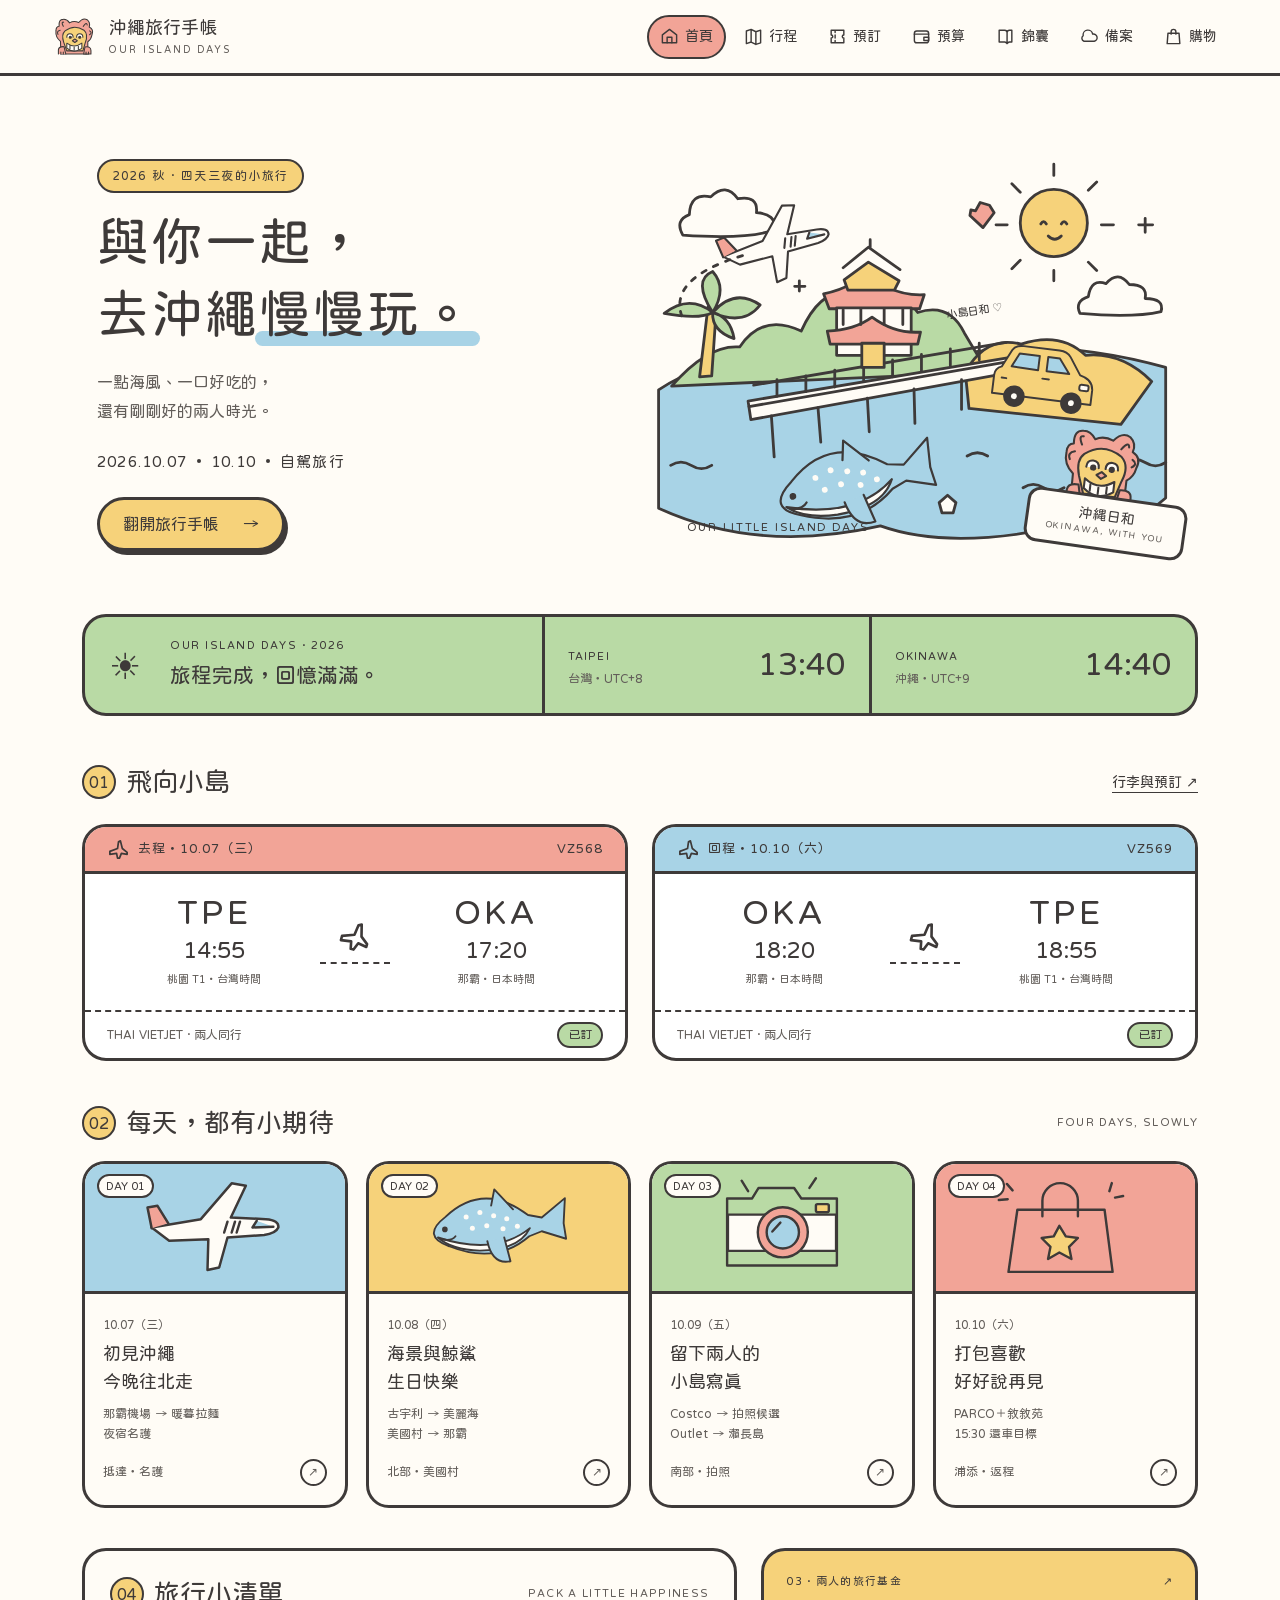
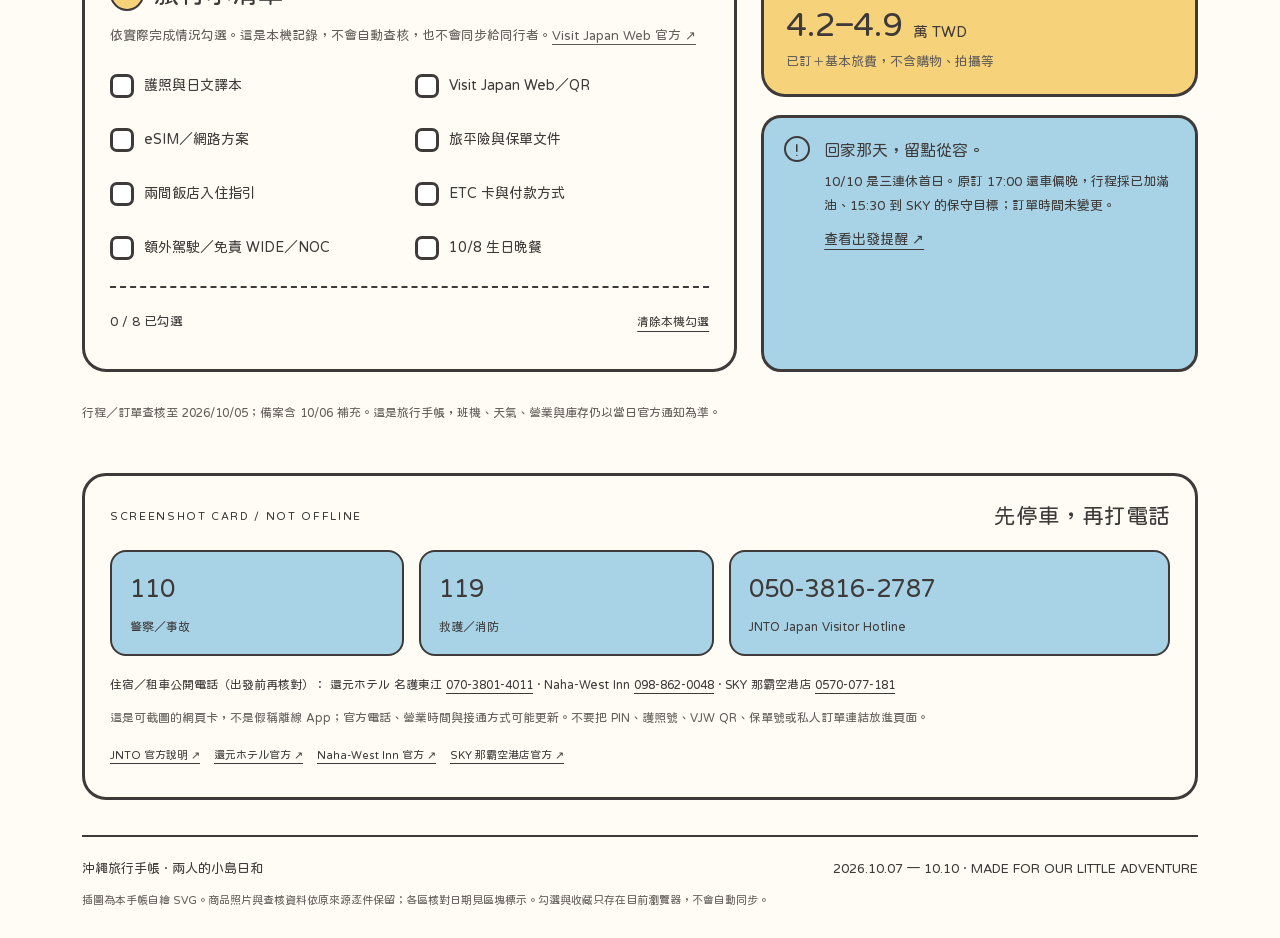
==== commit 50d33d51: "Refine Okinawa mobile typography and shorten wrapping headings" ====
--- a/okinawa/index.html
+++ b/okinawa/index.html
@@ -6,6 +6,79 @@
 @media(max-width:360px){.app-shell{padding-left:15px;padding-right:15px}.hero h1{font-size:35px}.daytabs .date{font-size:16px}.daytabs .area{font-size:8px}.mainnav button{font-size:9px}.route-content>b{font-size:16px}.checklist-grid{grid-template-columns:1fr}.flight b{font-size:27px}.flight i{margin:0 7px}.emergency-grid>div:last-child{display:block}.totals strong{font-size:19px}}
 @media(prefers-reduced-motion:reduce){*,*:before,*:after{animation:none!important;transition:none!important;scroll-behavior:auto!important}}
 @media print{.mast,.daytabs,.day-controls,.primary-button,.shopping-tools,.shopping-filters,.shopping-bookmark,.shopping-pagination,.checklist-actions button{display:none!important}.app-shell{padding:0;max-width:none}.view[hidden]{display:block!important}.view{break-before:page;animation:none}.view:first-child{break-before:auto}.hero-art{animation:none;max-width:400px}.hero{grid-template-columns:1fr 1fr}.tripaside{display:none}.itinerarylayout{display:block}.shopping-grid{grid-template-columns:1fr 1fr}.event,.booking,.shopping-card,.option-card,.boarding-pass{break-inside:avoid}footer{display:none}body{font-size:12px}a{color:inherit}.daytabs{position:static}.emergency-card{break-inside:avoid}}
+
+/* Narrow-screen copy rhythm: wrap whole thoughts without forcing paragraphs onto one line. */
+body{word-break:normal;line-break:strict;overflow-wrap:break-word}
+h1,h2,h3,h4,.section-label,.eventtitle,.option-group>summary b,.route-content>b{word-break:normal;line-break:strict;overflow-wrap:break-word;text-wrap:balance}
+p,li,dd,small,.small,.checklist-intro,.checklist-grid label,.route-content>span,.update-note,.eventbody p{word-break:normal;line-break:strict;text-wrap:pretty}
+button,summary,.tag,.option-pill{word-break:normal;line-break:strict;text-wrap:balance}
+.phrase{display:inline-block;white-space:nowrap;max-width:100%}
+.sectionhead h2{font-size:clamp(27px,7.3vw,36px);text-wrap:balance}
+.hero h1{word-break:keep-all;overflow-wrap:normal}
+.hero h1 span{white-space:nowrap}
+.boarding-top,.boarding-bottom,.boarding-main b,.boarding-main p,.flight-status,.hero-date,.clock-block strong{white-space:nowrap}
+.flight p{display:grid;grid-template-columns:minmax(0,1fr) 24px minmax(0,1fr);gap:8px;align-items:center;text-align:center}
+.flight-leg{display:block;white-space:nowrap}
+.flight-leg b{display:block;font-size:clamp(25px,7.5vw,31px)}
+.flight-leg .airport{display:block;font-size:13px;letter-spacing:.05em}
+.flight p>i{margin:0;font-size:19px}
+.shopping-card h3,.option-card h3,.notelist h3,.booking h3,.dayhead h2,.eventtitle h3{text-wrap:balance;word-break:normal;line-break:strict;overflow-wrap:break-word}
+.shopping-price strong,.estimate-list strong,.bookingdates{font-variant-numeric:tabular-nums;text-wrap:balance}
+.route-content>b{line-height:1.55}
+.route-content>.route-foot{white-space:nowrap;gap:5px;text-wrap:nowrap}
+.route-foot i{flex:none}
+.eventtitle h3{flex-basis:100%}
+.option-card-head h3{flex-basis:100%}
+@media(max-width:760px){
+  .hero h1{font-size:clamp(33px,10vw,39px)}
+  .countdown-status{font-size:clamp(17px,4.8vw,19px);text-wrap:balance}
+  .status-label{font-size:9px;letter-spacing:.07em;white-space:nowrap}
+  .sectionhead h2{max-width:100%;font-size:clamp(26px,7.4vw,29px)}
+  .sectionhead .sub{max-width:100%;text-wrap:pretty}
+  .flights-heading{align-items:center}
+  .flights-heading>.textbutton{white-space:nowrap;flex:none}
+  .boarding-bottom{font-size:clamp(10px,2.9vw,11px);gap:8px}
+  .bookingdates{font-size:clamp(22px,6.4vw,25px)}
+  .booking h3{font-size:clamp(22px,6.3vw,25px)}
+  .dayhead{align-items:flex-start}
+  .dayhead h2{font-size:clamp(19px,5.4vw,21px)}
+  .dayhead p{font-size:11px;text-wrap:pretty}
+  .shopping-result-line{column-gap:8px;row-gap:0}
+  .shopping-filters button,.shopping-save-filter,.must-button,.day-controls button{white-space:nowrap}
+  .option-group>summary b{font-size:clamp(16px,4.5vw,17px)}
+  .option-group>summary small{line-height:1.7;text-wrap:pretty}
+  .option-card h3{font-size:clamp(18px,5vw,19px)}
+  .shopping-card h3{font-size:clamp(21px,6.1vw,24px)}
+  .shopping-facts dd{text-wrap:pretty}
+}
+@media(max-width:360px){
+  .hero-intro{font-size:13px}
+  .dayhead{gap:10px;padding:17px 13px}
+  .dayhead .daynumber{width:48px;height:48px;font-size:29px}
+  .dayhead h2{font-size:19px}
+  .route-content>b{font-size:16px}
+  .route-content{padding-left:11px;padding-right:11px}
+  .boarding-main{grid-template-columns:minmax(0,1fr) 46px minmax(0,1fr);padding-left:12px;padding-right:12px}
+  .boarding-main b{font-size:28px}
+  .boarding-main p{font-size:21px}
+  .boarding-main small{font-size:9px}
+  .flight-direction:after{width:44px}
+  .boarding-top{padding-left:13px;padding-right:13px;font-size:11px}
+  .boarding-bottom{padding-left:13px;padding-right:13px}
+  .clock-block{gap:7px;padding:13px 7px}
+  .clock-block strong{font-size:23px}
+  .shopping-search input{padding-left:10px;padding-right:10px}
+  .shopping-save-filter{padding-left:8px;padding-right:8px}
+  .shopping-card-top{gap:6px}
+  .shopping-card-top>.tag{font-size:9px;padding-left:6px;padding-right:6px}
+  .shopping-bookmark{font-size:11px;padding-left:8px;padding-right:8px}
+  .option-group>summary{gap:9px;padding-left:13px;padding-right:13px}
+  .option-group>summary .option-date{min-width:57px;font-size:10px}
+  .option-group>summary:after{font-size:18px}
+}
+/* Short complete sentences keep the options introduction readable at 320px. */
+.copy-line{display:block;text-wrap:balance}
+.notice strong,.options-note strong,.weather-check b{display:block;word-break:normal;line-break:strict;text-wrap:balance}
 </style></head><body><svg class="svg-library" xmlns="http://www.w3.org/2000/svg" aria-hidden="true"><defs>
 <symbol id="i-home" viewBox="0 0 24 24"><path d="m3 10 9-7 9 7v10H3Z"/><path d="M9 20v-7h6v7"/></symbol>
 <symbol id="i-map" viewBox="0 0 24 24"><path d="m3 5 6-2 6 3 6-2v16l-6 2-6-3-6 2Z M9 3v16M15 6v16"/></symbol>
@@ -47,16 +120,16 @@
 </g><g fill="#3E3A39" font-family="Huninn,sans-serif"><text x="330" y="177" font-size="12" transform="rotate(-8 330 177)">小島日和 ♡</text><text x="51" y="404" font-size="12" letter-spacing="2">OUR LITTLE ISLAND DAYS</text></g></svg>
 <span class="art-stamp">沖縄日和<small>OKINAWA, WITH YOU</small></span></div></div>
 <section class="status-strip" aria-label="旅行倒數與兩地時間"><div class="trip-status"><span class="status-sun" aria-hidden="true">☀</span><div><p id="countdown-label" class="status-label">NEXT JOURNEY · 距離出發</p><div class="countdown-digits" id="countdown-digits"><div><strong id="countdown-days">--</strong><span>天</span></div><i>:</i><div><strong id="countdown-hours">--</strong><span>時</span></div><i>:</i><div><strong id="countdown-minutes">--</strong><span>分</span></div></div><p id="countdown" class="countdown-status" aria-live="off"></p></div></div><div class="clock-block"><div><span>TAIPEI</span><small>台灣・UTC+8</small></div><strong id="clock-taipei">--:--</strong></div><div class="clock-block"><div><span>OKINAWA</span><small>沖繩・UTC+9</small></div><strong id="clock-okinawa">--:--</strong></div></section>
-<div class="section-label flights-heading"><h3><span class="chapter">01</span>飛向小島</h3><button type="button" class="textbutton" data-open-view="bookings">行李與預訂資訊 ↗</button></div><div class="flight-preview-grid"><article class="boarding-pass"><div class="boarding-top"><span><svg class="icon" aria-hidden="true"><use href="#i-plane"/></svg> 去程・10.07（三）</span><span>VZ568</span></div><div class="boarding-main"><div><b>TPE</b><p>14:55</p><small>桃園 T1・台灣時間</small></div><div class="flight-direction"><svg class="icon" aria-hidden="true"><use href="#i-plane"/></svg></div><div><b>OKA</b><p>17:20</p><small>那霸・日本時間</small></div></div><div class="boarding-bottom"><span>THAI VIETJET · 兩人同行</span><span class="flight-status">已訂</span></div></article><article class="boarding-pass return"><div class="boarding-top"><span><svg class="icon" aria-hidden="true"><use href="#i-plane"/></svg> 回程・10.10（六）</span><span>VZ569</span></div><div class="boarding-main"><div><b>OKA</b><p>18:20</p><small>那霸・日本時間</small></div><div class="flight-direction"><svg class="icon" aria-hidden="true"><use href="#i-plane"/></svg></div><div><b>TPE</b><p>18:55</p><small>桃園 T1・台灣時間</small></div></div><div class="boarding-bottom"><span>THAI VIETJET · 兩人同行</span><span class="flight-status">已訂</span></div></article></div>
-<div class="section-label"><h3><span class="chapter">02</span>每天，都有小期待</h3><span>FOUR DAYS, SLOWLY</span></div><div class="route-cards"><button class="route-card" type="button" data-overview-day="0"><span class="route-art"><span class="route-day">DAY 01</span><svg aria-hidden="true"><use href="#art-plane"/></svg></span><span class="route-content"><small>10.07（三）</small><b>初見沖繩，<br>今晚往北走</b><span>那霸機場 → 暖暮拉麵<br>夜宿名護</span><span class="route-foot">抵達・名護<i aria-hidden="true">↗</i></span></span></button><button class="route-card" type="button" data-overview-day="1"><span class="route-art"><span class="route-day">DAY 02</span><svg aria-hidden="true"><use href="#art-whale"/></svg></span><span class="route-content"><small>10.08（四）</small><b>海景、鯨鯊，<br>和生日快樂</b><span>古宇利 → 美麗海<br>美國村 → 那霸</span><span class="route-foot">北部・美國村<i aria-hidden="true">↗</i></span></span></button><button class="route-card" type="button" data-overview-day="2"><span class="route-art"><span class="route-day">DAY 03</span><svg aria-hidden="true"><use href="#art-camera"/></svg></span><span class="route-content"><small>10.09（五）</small><b>留下兩人的<br>小島寫真</b><span>Costco → 拍照候選<br>Outlet → 瀨長島</span><span class="route-foot">南部・拍照<i aria-hidden="true">↗</i></span></span></button><button class="route-card" type="button" data-overview-day="3"><span class="route-art"><span class="route-day">DAY 04</span><svg aria-hidden="true"><use href="#art-bag"/></svg></span><span class="route-content"><small>10.10（六）</small><b>打包喜歡，<br>再好好說再見</b><span>PARCO＋敘敘苑<br>15:30 還車目標</span><span class="route-foot">浦添・返程<i aria-hidden="true">↗</i></span></span></button></div>
+<div class="section-label flights-heading"><h3><span class="chapter">01</span>飛向小島</h3><button type="button" class="textbutton" data-open-view="bookings">行李與預訂 ↗</button></div><div class="flight-preview-grid"><article class="boarding-pass"><div class="boarding-top"><span><svg class="icon" aria-hidden="true"><use href="#i-plane"/></svg> 去程・10.07（三）</span><span>VZ568</span></div><div class="boarding-main"><div><b>TPE</b><p>14:55</p><small>桃園 T1・台灣時間</small></div><div class="flight-direction"><svg class="icon" aria-hidden="true"><use href="#i-plane"/></svg></div><div><b>OKA</b><p>17:20</p><small>那霸・日本時間</small></div></div><div class="boarding-bottom"><span>THAI VIETJET · 兩人同行</span><span class="flight-status">已訂</span></div></article><article class="boarding-pass return"><div class="boarding-top"><span><svg class="icon" aria-hidden="true"><use href="#i-plane"/></svg> 回程・10.10（六）</span><span>VZ569</span></div><div class="boarding-main"><div><b>OKA</b><p>18:20</p><small>那霸・日本時間</small></div><div class="flight-direction"><svg class="icon" aria-hidden="true"><use href="#i-plane"/></svg></div><div><b>TPE</b><p>18:55</p><small>桃園 T1・台灣時間</small></div></div><div class="boarding-bottom"><span>THAI VIETJET · 兩人同行</span><span class="flight-status">已訂</span></div></article></div>
+<div class="section-label"><h3><span class="chapter">02</span>每天，都有小期待</h3><span>FOUR DAYS, SLOWLY</span></div><div class="route-cards"><button class="route-card" type="button" data-overview-day="0"><span class="route-art"><span class="route-day">DAY 01</span><svg aria-hidden="true"><use href="#art-plane"/></svg></span><span class="route-content"><small>10.07（三）</small><b>初見沖繩<br>今晚往北走</b><span>那霸機場 → 暖暮拉麵<br>夜宿名護</span><span class="route-foot">抵達・名護<i aria-hidden="true">↗</i></span></span></button><button class="route-card" type="button" data-overview-day="1"><span class="route-art"><span class="route-day">DAY 02</span><svg aria-hidden="true"><use href="#art-whale"/></svg></span><span class="route-content"><small>10.08（四）</small><b>海景與鯨鯊<br>生日快樂</b><span>古宇利 → 美麗海<br>美國村 → 那霸</span><span class="route-foot">北部・美國村<i aria-hidden="true">↗</i></span></span></button><button class="route-card" type="button" data-overview-day="2"><span class="route-art"><span class="route-day">DAY 03</span><svg aria-hidden="true"><use href="#art-camera"/></svg></span><span class="route-content"><small>10.09（五）</small><b>留下兩人的<br>小島寫真</b><span>Costco → 拍照候選<br>Outlet → 瀨長島</span><span class="route-foot">南部・拍照<i aria-hidden="true">↗</i></span></span></button><button class="route-card" type="button" data-overview-day="3"><span class="route-art"><span class="route-day">DAY 04</span><svg aria-hidden="true"><use href="#art-bag"/></svg></span><span class="route-content"><small>10.10（六）</small><b>打包喜歡<br>好好說再見</b><span>PARCO＋敘敘苑<br>15:30 還車目標</span><span class="route-foot">浦添・返程<i aria-hidden="true">↗</i></span></span></button></div>
 <div class="home-bottom"><section class="checklist-card" aria-labelledby="overview-checklist-title"><div class="section-label"><h3 id="overview-checklist-title"><span class="chapter">04</span>旅行小清單</h3><span>PACK A LITTLE HAPPINESS</span></div><p class="checklist-intro">依實際完成情況勾選。這是本機記錄，不會自動查核，也不會同步給同行者。<a href="https://www.digital.go.jp/en/policies/visit_japan_web" target="_blank" rel="noopener noreferrer">Visit Japan Web 官方 ↗</a></p><div class="checklist-grid">
 <label><input type="checkbox" data-check-item="documents"><span>護照與日文譯本</span></label><label><input type="checkbox" data-check-item="vjw"><span>Visit Japan Web／QR</span></label><label><input type="checkbox" data-check-item="esim"><span>eSIM／網路方案</span></label><label><input type="checkbox" data-check-item="insurance"><span>旅平險與保單文件</span></label><label><input type="checkbox" data-check-item="checkin"><span>兩間飯店入住指引</span></label><label><input type="checkbox" data-check-item="etc"><span>ETC 卡與付款方式</span></label><label><input type="checkbox" data-check-item="rental"><span>額外駕駛／免責 WIDE／NOC</span></label><label><input type="checkbox" data-check-item="birthday"><span>10/8 生日晚餐</span></label>
-</div><div class="checklist-actions"><span data-checklist-status role="status" aria-live="polite">0 / 8 已勾選</span><button type="button" class="textbutton" data-checklist-reset>清除本機勾選</button></div><p class="storage-note" data-storage-warning hidden role="status"></p></section><aside class="home-side"><button class="overview-budget" type="button" data-open-view="budget"><span class="card-label">03 · 兩人的旅行基金 <span aria-hidden="true">↗</span></span><b>4.2–4.9 <small>萬 TWD</small></b><small>已訂＋基本旅費，不含購物、拍攝等</small></button><div class="notice"><span class="noticeicon" aria-hidden="true">!</span><div><strong>回家那天，多留一點從容。</strong><p>10/10 是三連休首日。原訂 17:00 還車偏晚，行程採已加滿油、15:30 到 SKY 的保守目標；訂單時間未變更。</p><button class="textbutton" type="button" data-open-view="notes">查看出發提醒 ↗</button></div></div></aside></div>
-<p class="update-note">行程／訂單查核至 2026/10/05；備案含 10/06 補充。這是旅行手帳，班機、天氣、營業與庫存仍以當日官方通知為準。</p></section><section id="plan" class="view" hidden><div class="sectionhead"><p class="eyebrow">ONE DAY AT A TIME</p><h2>沿著海岸，慢慢走。</h2><p class="sub">每天一頁，把時間留給喜歡的風景。</p><p class="update-note">行程核對：2026/10/05；營業、交通與天候出發前再看官方公告。</p></div><div class="notice"><span class="noticeicon" aria-hidden="true">!</span><div><strong>10/10 還車要提早</strong><p>訂單是 17:00，建議已加滿油、15:30 到 SKY。當天是三連休首日，另有那霸祭典活動。<a href="#" data-open-view="notes">查看原因與依據</a></p></div></div>
+</div><div class="checklist-actions"><span data-checklist-status role="status" aria-live="polite">0 / 8 已勾選</span><button type="button" class="textbutton" data-checklist-reset>清除本機勾選</button></div><p class="storage-note" data-storage-warning hidden role="status"></p></section><aside class="home-side"><button class="overview-budget" type="button" data-open-view="budget"><span class="card-label">03 · 兩人的旅行基金 <span aria-hidden="true">↗</span></span><b>4.2–4.9 <small>萬 TWD</small></b><small>已訂＋基本旅費，不含購物、拍攝等</small></button><div class="notice"><span class="noticeicon" aria-hidden="true">!</span><div><strong>回家那天，留點從容。</strong><p>10/10 是三連休首日。原訂 17:00 還車偏晚，行程採已加滿油、15:30 到 SKY 的保守目標；訂單時間未變更。</p><button class="textbutton" type="button" data-open-view="notes">查看出發提醒 ↗</button></div></div></aside></div>
+<p class="update-note">行程／訂單查核至 2026/10/05；備案含 10/06 補充。這是旅行手帳，班機、天氣、營業與庫存仍以當日官方通知為準。</p></section><section id="plan" class="view" hidden><div class="sectionhead"><p class="eyebrow">ONE DAY AT A TIME</p><h2>沿著海岸慢慢走</h2><p class="sub">每天一頁，把時間留給喜歡的風景。</p><p class="update-note">行程核對：2026/10/05；營業、交通與天候出發前再看官方公告。</p></div><div class="notice"><span class="noticeicon" aria-hidden="true">!</span><div><strong>10/10 還車要提早</strong><p>訂單是 17:00，建議已加滿油、15:30 到 SKY。當天是三連休首日，另有那霸祭典活動。<a href="#" data-open-view="notes">查看原因與依據</a></p></div></div>
 <p class="small">初次使用先標好美麗海、美國村兩個重點；點星號可自行增減「我的必去」。只存本機，不會改變行程或預約狀態。</p><p class="storage-note" data-storage-warning hidden role="status"></p><div class="daytabs" role="tablist" aria-label="選擇旅行日期"></div>
 <div class="itinerarylayout"><section id="day-panel" role="tabpanel" tabindex="0"></section><aside class="tripaside"><div class="asidebox"><svg class="aside-doodle" aria-hidden="true"><use href="#art-car"/></svg><p class="eyebrow">BUDGET / 2 PEOPLE</p><p class="asideamount">NT$42,042<span>— 48,862</span></p><p>含已訂機票、三晚住宿、租車與基本旅費估算。</p><p class="small">不含購物、婚紗攝影、台灣端交通、保險／網路及未確定加收費用。</p><button class="textbutton" data-open-view="budget">展開預算明細</button></div><div class="asidebox quiet"><h3>這份行程怎麼看</h3><p><span class="tag confirmed">已訂</span> 已核對確認信</p><p><span class="tag planned">預排</span> 建議時段，未預約</p><p><span class="tag pending">待確認</span> 仍缺重要資訊</p><p class="small">日本行程使用日本時間；航班另標台灣時間。車程為規劃區間，不是即時導航。</p></div></aside></div>
 </section>
-<section id="budget" class="view" hidden><div class="sectionhead"><p class="eyebrow">MONEY, WITHOUT DOUBLE COUNTING</p><h2>兩人預算，一次看清楚。</h2><p class="sub">已付款採實際台幣金額。其餘以試算匯率 ¥1 = NT$0.22 換算，非即時或刷卡匯率。</p><p class="update-note">預算核對：2026/10/02；價格與扣款狀態不是即時報價。</p></div>
+<section id="budget" class="view" hidden><div class="sectionhead"><p class="eyebrow">MONEY, WITHOUT DOUBLE COUNTING</p><h2>兩人的旅行預算</h2><p class="sub">已付款採實際台幣金額。其餘以試算匯率 ¥1 = NT$0.22 換算，非即時或刷卡匯率。</p><p class="update-note">預算核對：2026/10/02；價格與扣款狀態不是即時報價。</p></div>
 <div class="totals"><article><span>已付款・已核對</span><strong>NT$25,555<span>.41</span></strong><p>來回機票＋那霸兩晚住宿</p></article><article><span>已訂・尚待付款</span><strong>約 NT$5,847</strong><p>租車 ¥16,200＋名護住宿 ¥10,377 等值基準</p></article><article class="totalprimary"><span>兩人整趟規劃</span><strong>NT$42,042–48,862</strong><p>已訂項目＋基本旅費＋機動金；未含下列額外項目</p></article></div>
 <div class="budgetsection"><div class="blocktitle"><span class="sectionnum">01</span><div><h3>已訂固定項目</h3><p>同一筆費用只計算一次</p></div></div><div class="tablewrap"><table><thead><tr><th>項目</th><th>狀態</th><th>計價金額</th><th>備註</th></tr></thead><tbody>
 <tr><td><b>雙人來回機票</b><small>Thai Vietjet・VZ568 / VZ569</small></td><td><span class="tag confirmed">已付</span></td><td class="num">NT$20,723.41</td><td>含稅費與已購託運，行李費不另加。</td></tr>
@@ -64,7 +137,7 @@
 <tr><td><b>還元名護東江・1 晚</b><small>10/7 入住，10/8 退房</small></td><td><span class="tag pending">10/5 待扣款</span></td><td class="num">¥10,377 等值<small>試算約 NT$2,283</small></td><td>以延後扣款條款基準估算，最終依選定幣別與扣款日匯率。含早餐。</td></tr>
 <tr><td><b>SKY 租車・1 台</b><small>10/7 19:00 — 10/10 17:00 原訂單</small></td><td><span class="tag pending">取車現付</span></td><td class="num">¥16,200<small>試算約 NT$3,564</small></td><td>含免責／WIDE 補償及 ETC 裝置；油、通行費另計。</td></tr>
 </tbody></table></div><p class="footnote">名護顯示價 ¥9,883 與延後扣款基準 ¥10,377 是同一筆，不重複加總。舊 Tissage 與重複那霸訂單已免費取消，不計入費用。</p></div>
-<div class="budgetsection"><div class="blocktitle"><span class="sectionnum">02</span><div><h3>尚未花費的基本旅費</h3><p>兩人、四天的規劃區間，非商家報價</p></div></div><div class="estimate-list">
+<div class="budgetsection"><div class="blocktitle"><span class="sectionnum">02</span><div><h3>基本旅費預估</h3><p>兩人、四天的規劃區間，非商家報價</p></div></div><div class="estimate-list">
 <div class="food-total"><span><b>餐飲與飲料・兩人合計</b><small>下列餐點都包含在此總額，不再重複相加。名護早餐已含。</small></span><strong>¥30,000–50,000</strong></div>
 <div class="food-breakdown"><span><b>10/7 暖暮拉麵</b><small>兩人簡單用餐估算，非官方報價。</small></span><strong>¥2,000–3,000</strong></div>
 <div class="food-breakdown"><span><b>10/8 生日晚餐</b><small>餐廳待選，預算保留。</small></span><strong>¥6,000–10,000</strong></div>
@@ -79,21 +152,21 @@
 </div></div>
 <div class="budgetsection exclusions"><h3>還沒包含的費用</h3><p>購物／伴手禮、婚紗拍攝、台灣往返機場交通、旅遊保險、網路方案、ETC 卡租借及任何尚未確定的現場加收。這些不是 0 元，待金額確定再加入。</p><p>目前估算約每人 NT$21,021–24,431；這只是雙人總額平均，未代表實際付款分攤。</p></div>
 </section>
-<section id="bookings" class="view" hidden><div class="sectionhead"><p class="eyebrow">BOOKED & VERIFIED</p><h2>機票、飯店、租車都已定位。</h2><p class="sub">確認信查核至 10/05；航班實際狀態仍以航空公司通知為準。</p><p class="update-note">訂單／住宿核對：2026/10/05。Naha-West Inn 免費取消截止已過，不宣稱目前仍有免費取消權。</p></div>
-<div class="bookinggrid"><article class="booking flightcard"><div class="blocktitle"><span class="minilabel">FLIGHT</span><h3>來回航班</h3></div><div class="flight"><div><span>10/7（三）・VZ568</span><p><b>14:55</b> TPE T1 <i>—</i> <b>17:20</b> OKA</p><small>出發為台灣時間，抵達為日本時間</small></div></div><div class="flight"><div><span>10/10（六）・VZ569</span><p><b>18:20</b> OKA <i>—</i> <b>18:55</b> TPE T1</p><small>出發為日本時間，抵達為台灣時間</small></div></div><div class="mininote"><b>已購託運</b><p>去程：一人 20 kg，另一人未見託運加購。<br>回程：一人 25 kg、另一人 15 kg。</p><small>已含機票總額；手提行李與合併計重規則未核實。</small></div></article>
-<article class="booking"><span class="minilabel">STAY 01 / NAGO</span><h3>還元ホテル 名護東江</h3><p class="bookingdates">10/7 — 10/8 <span>1 晚</span></p><p>雙床房・兩位成人・附早餐</p><dl><dt>入住／退房</dt><dd>16:00 後／11:00 前</dd><dt>地址</dt><dd>名護市東江 1-3-19</dd><dt>停車</dt><dd>飯店一樓；費用與車位保留未確認</dd><dt>待辦</dt><dd>完成飯店要求的入住資料，備妥晚到自助入住指引</dd></dl><a class="maplink" href="https://www.google.com/maps/search/?api=1&query=%E9%82%84%E5%85%83%E3%83%9B%E3%83%86%E3%83%AB%20%E5%90%8D%E8%AD%B7%E6%9D%B1%E6%B1%9F" target="_blank" rel="noopener noreferrer">開啟地圖</a></article>
-<article class="booking"><span class="minilabel">STAY 02 / NAHA</span><h3>那霸西飯店 Naha-West Inn</h3><p class="bookingdates">10/8 — 10/10 <span>2 晚</span></p><p>新樓標準雙床房・不含早餐</p><dl><dt>入住／退房</dt><dd>15:00–23:30／11:00 前；23:00 後抵達需通知</dd><dt>地址</dt><dd>那霸市西 1-16-7</dd><dt>停車</dt><dd>¥1,500／晚，先到先停，無法預約</dd><dt>免費取消</dt><dd>截止已過：2026/10/5 21:59 日本時間；目前不宣稱仍有免費取消權</dd></dl><a class="maplink" href="https://www.google.com/maps/search/?api=1&query=Naha-West%20Inn" target="_blank" rel="noopener noreferrer">開啟地圖</a></article>
+<section id="bookings" class="view" hidden><div class="sectionhead"><p class="eyebrow">BOOKED & VERIFIED</p><h2>預訂都在這裡</h2><p class="sub">確認信查核至 10/05；航班實際狀態仍以航空公司通知為準。</p><p class="update-note">訂單／住宿核對：2026/10/05。Naha-West Inn 免費取消截止已過，不宣稱目前仍有免費取消權。</p></div>
+<div class="bookinggrid"><article class="booking flightcard"><div class="blocktitle"><span class="minilabel">FLIGHT</span><h3>來回航班</h3></div><div class="flight"><div><span>10/7（三）・VZ568</span><p><span class="flight-leg"><b>14:55</b><span class="airport">TPE T1</span></span><i aria-hidden="true">→</i><span class="flight-leg"><b>17:20</b><span class="airport">OKA</span></span></p><small>出發為台灣時間，抵達為日本時間</small></div></div><div class="flight"><div><span>10/10（六）・VZ569</span><p><span class="flight-leg"><b>18:20</b><span class="airport">OKA</span></span><i aria-hidden="true">→</i><span class="flight-leg"><b>18:55</b><span class="airport">TPE T1</span></span></p><small>出發為日本時間，抵達為台灣時間</small></div></div><div class="mininote"><b>已購託運</b><p>去程：一人 20 kg，另一人未見託運加購。<br>回程：一人 25 kg、另一人 15 kg。</p><small>已含機票總額；手提行李與合併計重規則未核實。</small></div></article>
+<article class="booking"><span class="minilabel">STAY 01 / NAGO</span><h3><span class="phrase">還元ホテル</span> <span class="phrase">名護東江</span></h3><p class="bookingdates">10/7 — 10/8 <span>1 晚</span></p><p>雙床房・兩位成人・附早餐</p><dl><dt>入住／退房</dt><dd>16:00 後／11:00 前</dd><dt>地址</dt><dd>名護市東江 1-3-19</dd><dt>停車</dt><dd>飯店一樓；費用與車位保留未確認</dd><dt>待辦</dt><dd>完成飯店要求的入住資料，備妥晚到自助入住指引</dd></dl><a class="maplink" href="https://www.google.com/maps/search/?api=1&query=%E9%82%84%E5%85%83%E3%83%9B%E3%83%86%E3%83%AB%20%E5%90%8D%E8%AD%B7%E6%9D%B1%E6%B1%9F" target="_blank" rel="noopener noreferrer">開啟地圖</a></article>
+<article class="booking"><span class="minilabel">STAY 02 / NAHA</span><h3><span class="phrase">那霸西飯店</span> <span class="phrase">Naha-West Inn</span></h3><p class="bookingdates">10/8 — 10/10 <span>2 晚</span></p><p>新樓標準雙床房・不含早餐</p><dl><dt>入住／退房</dt><dd>15:00–23:30／11:00 前；23:00 後抵達需通知</dd><dt>地址</dt><dd>那霸市西 1-16-7</dd><dt>停車</dt><dd>¥1,500／晚，先到先停，無法預約</dd><dt>免費取消</dt><dd>截止已過：2026/10/5 21:59 日本時間；目前不宣稱仍有免費取消權</dd></dl><a class="maplink" href="https://www.google.com/maps/search/?api=1&query=Naha-West%20Inn" target="_blank" rel="noopener noreferrer">開啟地圖</a></article>
 <article class="booking"><span class="minilabel">RENTAL / SKY</span><h3>SKY 那霸機場店</h3><p class="bookingdates">10/7 19:00 — 10/10 17:00</p><p>禁菸 Yaris 同等級・取還同店</p><dl><dt>到店付款</dt><dd>¥16,200，包含免責＋WIDE 補償</dd><dt>取車接駁</dt><dd>那霸機場 11-B 附近，辨識 SKY 標誌</dd><dt>返還條件</dt><dd>滿油還車；先規劃 15:30 實際到店</dd><dt>ETC</dt><dd>車上有裝置；收費卡是否提供未確認</dd></dl><a class="maplink" href="https://www.skyrent.jp/okinawa/naha-airport/sougei/" target="_blank" rel="noopener noreferrer">官方接駁指引</a></article></div>
-<aside class="rental-card"><div class="blocktitle"><span class="minilabel">SKY / BEFORE YOU MOVE</span><h3>取車與還車，照這張卡走</h3></div><div class="rental-steps"><p><b>01・取車拍照</b>：交車時拍四角、輪圈、玻璃、油表與里程；有刮痕先請店員記錄。</p><p><b>02・先問清楚</b>：確認油種、ETC 卡是否另租、額外駕駛是否登記，以及免責／WIDE／NOC 依你的訂單如何適用。</p><p><b>03・事故不要私下和解</b>：先安全停車、救護與報警（110／119），再聯絡出發店；依官方規則不要在現場自行示談。</p></div><p class="small">原訂單 17:00 未變更；規劃已加滿油、15:30 抵店。SKY 官方頁同時有「出發前 90 分鐘送機」與「出發便 2 小時前加油返車」的不同提醒，依你的訂單與店家當日指示核對，不把單一分鐘數當唯一規則。</p><div class="source-links"><a href="https://www.skyrent.jp/okinawa/naha-airport/sougei/" target="_blank" rel="noopener noreferrer">送迎／90 分鐘官方頁 ↗</a> · <a href="https://www.skyrent.jp/tenpo-guide/naha-airport/" target="_blank" rel="noopener noreferrer">那霸店操作／事故官方頁 ↗</a> · <a href="https://www.skyrent.jp/guide/menseki/" target="_blank" rel="noopener noreferrer">免責補償官方頁 ↗</a></div></aside>
+<aside class="rental-card"><div class="blocktitle"><span class="minilabel">SKY / BEFORE YOU MOVE</span><h3>取還車小卡</h3></div><div class="rental-steps"><p><b>01・取車拍照</b>：交車時拍四角、輪圈、玻璃、油表與里程；有刮痕先請店員記錄。</p><p><b>02・先問清楚</b>：確認油種、ETC 卡是否另租、額外駕駛是否登記，以及免責／WIDE／NOC 依你的訂單如何適用。</p><p><b>03・事故不要私下和解</b>：先安全停車、救護與報警（110／119），再聯絡出發店；依官方規則不要在現場自行示談。</p></div><p class="small">原訂單 17:00 未變更；規劃已加滿油、15:30 抵店。SKY 官方頁同時有「出發前 90 分鐘送機」與「出發便 2 小時前加油返車」的不同提醒，依你的訂單與店家當日指示核對，不把單一分鐘數當唯一規則。</p><div class="source-links"><a href="https://www.skyrent.jp/okinawa/naha-airport/sougei/" target="_blank" rel="noopener noreferrer">送迎／90 分鐘官方頁 ↗</a> · <a href="https://www.skyrent.jp/tenpo-guide/naha-airport/" target="_blank" rel="noopener noreferrer">那霸店操作／事故官方頁 ↗</a> · <a href="https://www.skyrent.jp/guide/menseki/" target="_blank" rel="noopener noreferrer">免責補償官方頁 ↗</a></div></aside>
 </section>
-<section id="notes" class="view" hidden><div class="sectionhead"><p class="eyebrow">BEFORE YOU GO</p><h2>先確認這幾件，出發更順。</h2><p class="update-note">錦囊核對：2026/10/05；電話與官方連結出發前再核對。</p></div>
+<section id="notes" class="view" hidden><div class="sectionhead"><p class="eyebrow">BEFORE YOU GO</p><h2>旅行前再確認</h2><p class="update-note">錦囊核對：2026/10/05；電話與官方連結出發前再核對。</p></div>
 <section class="checklist-card notes-checklist" aria-labelledby="notes-checklist-title"><div class="section-label"><h3 id="notes-checklist-title">同一份出發清單</h3><span>LOCAL ONLY</span></div><p class="checklist-intro">依實際完成情況勾選，與首頁同步顯示。僅保存在這個瀏覽器，不會自動查核或同步給同行者。</p><div class="checklist-grid">
 <label><input type="checkbox" data-check-item="documents"><span>護照與日文譯本</span></label><label><input type="checkbox" data-check-item="vjw"><span>Visit Japan Web／QR</span></label><label><input type="checkbox" data-check-item="esim"><span>eSIM／網路方案</span></label><label><input type="checkbox" data-check-item="insurance"><span>旅平險與保單文件</span></label><label><input type="checkbox" data-check-item="checkin"><span>兩間飯店入住指引</span></label><label><input type="checkbox" data-check-item="etc"><span>ETC 卡與付款方式</span></label><label><input type="checkbox" data-check-item="rental"><span>額外駕駛／免責 WIDE／NOC</span></label><label><input type="checkbox" data-check-item="birthday"><span>10/8 生日晚餐</span></label>
 </div><div class="checklist-actions"><span data-checklist-status role="status" aria-live="polite">0 / 8 已勾選</span><button type="button" class="textbutton" data-checklist-reset>清除本機勾選</button></div></section><div class="notelist">
 <article><span class="number">01</span><div><h3>還車緩衝要留足</h3><p>原租車預約 17:00，距 18:20 起飛僅 80 分鐘。SKY 官方不同頁面分別提醒送機與返車／加油時程，不能把單一分鐘數當唯一規則；行程採更保守的 15:30 到店目標，沒有變更你的預約。</p><p>10/10–12 有那霸大綱挽祭，10/12 為日本體育之日。10/10 從 PARCO 離開後直接加油還車，避免再繞國際通。</p><a href="https://www.skyrent.jp/okinawa/naha-airport/sougei/" target="_blank" rel="noopener noreferrer">SKY 指引</a> · <a href="https://www.skyrent.jp/tenpo-guide/naha-airport/" target="_blank" rel="noopener noreferrer">返車／事故操作</a> · <a href="https://www.naha-navi.or.jp/magazine/2026/09/49306/" target="_blank" rel="noopener noreferrer">那霸祭典資訊</a></div></article>
 <article><span class="number">02</span><div><h3>10/9 改成自助拍照候選</h3><p>目前只保留中段自架腳架拍攝時段。地點、是否需許可、換裝位置與天候仍待核；沒有虛構正式攝影預約或費用。強風、雷雨時不要在海邊架腳，若之後真的有正式預約，再依集合與結束時間重排行程。</p></div></article>
-<article><span class="number">03</span><div><h3>取車文件、ETC 卡與晚到入住</h3><p>攜帶有效台灣駕照、符合規定的日文譯本及護照。譯本的舊發行日期本身不代表失效，但須核對駕照資料是否變更；這裡沒有驗證你的個人文件。</p><p>租車含 ETC 裝置，卡片需另外確認。第一晚可能 21:00 後到名護，先完成飯店的入住資料與自助入住準備。若航班延誤，及早依租車訂單管道聯絡店家。</p><a href="https://www.koryu.or.jp/tw/faq/tabid1185.html" target="_blank" rel="noopener noreferrer">日文譯本官方說明</a></div></article>
-<article><span class="number">04</span><div><h3>餐廳、天氣與購物保留彈性</h3><p>10/8 以 11:00 退房出發，生日晚餐排 19:00 後；嘉手納本日先不排。生日餐廳尚未選定。Costco 以常溫伴手禮為主，冷藏冷凍食品不適合整天放車內。</p><p>景點營業資訊查核至 10/2，出發前仍需留意臨時休業或天候公告；目前未以不可靠的長期預報固定室外行程。</p></div></article>
+<article><span class="number">03</span><div><h3>取車與入住準備</h3><p>攜帶有效台灣駕照、符合規定的日文譯本及護照。譯本的舊發行日期本身不代表失效，但須核對駕照資料是否變更；這裡沒有驗證你的個人文件。</p><p>租車含 ETC 裝置，卡片需另外確認。第一晚可能 21:00 後到名護，先完成飯店的入住資料與自助入住準備。若航班延誤，及早依租車訂單管道聯絡店家。</p><a href="https://www.koryu.or.jp/tw/faq/tabid1185.html" target="_blank" rel="noopener noreferrer">日文譯本官方說明</a></div></article>
+<article><span class="number">04</span><div><h3>餐飲與購物，保留彈性</h3><p>10/8 以 11:00 退房出發，生日晚餐排 19:00 後；嘉手納本日先不排。生日餐廳尚未選定。Costco 以常溫伴手禮為主，冷藏冷凍食品不適合整天放車內。</p><p>景點營業資訊查核至 10/2，出發前仍需留意臨時休業或天候公告；目前未以不可靠的長期預報固定室外行程。</p></div></article>
 </div><details class="sources"><summary>行程資料與價格來源</summary><ul>
 <li><a href="https://www.jojoen.co.jp/shop/jojoen/okinawa-parco/" target="_blank" rel="noopener noreferrer">敘敘苑 PARCO CITY 分店菜單與午餐時段</a></li><li><a href="https://ramendanbo.okinawa/locations-2/" target="_blank" rel="noopener noreferrer">暖暮名護店營業資訊</a></li><li><a href="https://www.oki-churaumi.jp/guide/hour/" target="_blank" rel="noopener noreferrer">美麗海水族館營業時間</a> · <a href="https://ns.oki-churaumi.jp/guide/info/" target="_blank" rel="noopener noreferrer">票價</a></li>
 <li><a href="https://78west-inn.jp/faq.html" target="_blank" rel="noopener noreferrer">那霸西飯店停車與常見問題</a></li>
@@ -103,8 +176,8 @@
 <li><a href="https://www.naha-navi.or.jp/en/spot/9211/" target="_blank" rel="noopener noreferrer">ASHIBINAA 觀光協會資訊</a> · <a href="https://www.costco.co.jp/store-finder/Okinawa%20Nanjo" target="_blank" rel="noopener noreferrer">Costco 官方店頁（營業時段出發前再確認）</a></li>
 <li><a href="https://www8.cao.go.jp/chosei/shukujitsu/gaiyou.html" target="_blank" rel="noopener noreferrer">日本國定假日</a></li></ul><p>已訂金額與航班：原始確認信及收據已私下核對。此站不放訂位碼、登入資料或門禁碼。</p></details></section>
 <section id="options" class="view" hidden aria-labelledby="options-title">
-<div class="sectionhead options-heading"><p class="eyebrow">GOOD TO HAVE, NOT MUST DO</p><h2 id="options-title" tabindex="-1">留一點空白，給天氣和心情。</h2><p class="sub">以下都是候選／未預約；按當天雨勢、排隊與體力挑一組即可，不會改動已訂飯店、租車或既有主行程。</p></div>
-<div class="options-note"><span class="noticeicon" aria-hidden="true">i</span><div><strong>查核至 2026/10/05・只作現場決策</strong><p>營業、休業、最後入場、庫存與天候仍以出發前及到店前的官方公告為準。生日是 10/8；生日晚餐仍未定案。</p></div></div>
+<div class="sectionhead options-heading"><p class="eyebrow">GOOD TO HAVE, NOT MUST DO</p><h2 id="options-title" tabindex="-1">晴雨都有好去處</h2><p class="sub"><span class="copy-line">看天氣與體力，挑一組就好。</span><span class="copy-line">以下均為候選，尚未預約。</span><span class="copy-line">住宿、租車與原行程不變。</span></p></div>
+<div class="options-note"><span class="noticeicon" aria-hidden="true">i</span><div><strong>查核：2026/10/05</strong><p>只作現場決策。營業、休業、最後入場、庫存與天候仍以出發前及到店前的官方公告為準。生日是 10/8；生日晚餐仍未定案。</p></div></div>
 <div class="weather-check"><div><b>先看官方天氣入口</b><p>沒有最新預報，不把任何一組寫成晴天保證；強風／雷雨不在海邊架腳，室內景點也不是颱風保證開門。</p></div><div class="source-links"><a href="https://www.data.jma.go.jp/okinawa/home/link/joho_link.html" target="_blank" rel="noopener noreferrer">沖繩雨雲／雷雨資訊 ↗</a><a href="https://www.data.jma.go.jp/okinawa/typhoon/information/index.html" target="_blank" rel="noopener noreferrer">沖繩颱風資訊 ↗</a></div></div>
 <div class="option-legend" aria-label="備案閱讀方式"><span class="option-pill sunny">晴天</span><span class="option-pill rainy">雨天</span><span class="option-pill short">趕時間／體力不足</span><span class="option-pill">候選／未預約</span></div>
 <div class="option-groups">
@@ -135,7 +208,7 @@
 </div></details>
 </section>
 <section id="shopping" class="view" hidden aria-labelledby="shopping-title">
-<div class="sectionhead shopping-heading"><div><p class="eyebrow">GOOD FINDS, THOUGHTFULLY CHOSEN</p><h2 id="shopping-title" tabindex="-1">把喜歡的，帶回日常。</h2><p class="sub">日本好物選購筆記。含稅參考價可能調整，沖繩門市庫存未確認。</p></div><span class="shopping-edition">JAPAN FINDS<br><b>2024 — 2026</b></span></div>
+<div class="sectionhead shopping-heading"><div><p class="eyebrow">GOOD FINDS, THOUGHTFULLY CHOSEN</p><h2 id="shopping-title" tabindex="-1">把喜歡的帶回家</h2><p class="sub">日本好物選購筆記。含稅參考價可能調整，沖繩門市庫存未確認。</p></div><span class="shopping-edition">JAPAN FINDS<br><b>2024 — 2026</b></span></div>
 <div class="shopping-tools"><div class="shopping-search"><label for="shopping-query">找一件實用小物</label><input id="shopping-query" type="search" placeholder="商品、品牌或用途" maxlength="100" autocomplete="off" aria-controls="shopping-results"></div><button id="shopping-saved-only" class="shopping-save-filter" type="button" aria-pressed="false">只看我的清單</button></div>
 <div id="shopping-filters" class="shopping-filters" role="group" aria-label="商品分類"></div>
 <div class="shopping-result-line"><p id="shopping-count" role="status" aria-live="polite" aria-atomic="true"></p><p class="shopping-inline-list">本機清單 <strong id="shopping-saved-count">0 <small>件想看看</small></strong></p><button id="shopping-reset" class="textbutton" type="button">重設篩選</button></div>
@@ -143,7 +216,7 @@
 <p id="shopping-storage" class="shopping-storage" role="status" hidden></p>
 <div id="shopping-results" class="shopping-grid" aria-label="推薦商品"></div>
 <div class="shopping-pagination"><p id="shopping-page-status" role="status" aria-live="polite" aria-atomic="true"></p><button id="shopping-more" type="button" aria-controls="shopping-results" hidden>再顯示 12 件</button></div>
-<div id="shopping-empty" class="shopping-empty" hidden><span aria-hidden="true">○</span><h3>這裡還沒有符合的商品。</h3><p id="shopping-empty-hint">試試其他關鍵字，或重設篩選。</p><button id="shopping-empty-reset" type="button">查看全部商品</button></div>
+<div id="shopping-empty" class="shopping-empty" hidden><span aria-hidden="true">○</span><h3>還沒有符合的商品</h3><p id="shopping-empty-hint">試試其他關鍵字，或重設篩選。</p><button id="shopping-empty-reset" type="button">查看全部商品</button></div>
 <details class="shopping-about luggage-taxfree"><summary>折疊查看｜免稅、行李與液體小卡</summary><div><p><b>本趟適用提醒：</b>10/7–10/10 先按 2026/10/31 前的日本免稅制度理解；2026/11/1 起制度變更，出發前仍以官方公告與店舖操作為準。消耗品若以免稅方式購買，不在日本拆封或使用，結帳帶護照。</p><p><b>重量先各自算：</b>去程已知一人 20 kg、另一人未見託運加購；回程一人 25 kg、另一人 15 kg。各自秤重，不假定可以合併；手提行李與承運票規則尚未核實，購物不要先當成一定能帶回。</p><p><b>液體：</b>100 mL 以上容器的液體先放託運；最終仍以航空公司、機場安檢與容器規定為準。保留收據、護照與免稅包裝，不把這張卡當成航空公司行李核准。</p><div class="source-links"><a href="https://www.mlit.go.jp/kankocho/tax-free/page01_000001_00028.html" target="_blank" rel="noopener noreferrer">觀光廳免稅制度 ↗</a><a href="https://www.customs.go.jp/english/c-answer_e/extsukan/5004_e.htm" target="_blank" rel="noopener noreferrer">日本海關攜帶規定 ↗</a><a href="https://www.naha-airport.co.jp/news/17954/" target="_blank" rel="noopener noreferrer">那霸機場行李／液體提醒 ↗</a></div><small>購物資料核對：2026/10/03；免稅制度提示核對：2026/10/05。商品資料、圖源與本機清單沿用原手帳。</small></div></details>
 <details id="shopping-threads" class="shopping-about"><summary>Threads 原文查核筆記</summary><div>
 <p>查核至 2026/10/3，僅涵蓋公開可見原文，留言未完整讀取。以下沒有核實商品型號，不列為新增購買推薦，也不據此判定效果或現在庫存。</p>
@@ -154,7 +227,7 @@
 <details class="shopping-about"><summary>選品方式與清單保存說明</summary><div><p>好用，比買齊更重要。商品不是依熱門程度排名；每件保留近期心得或選品依據、官方資料與不適合的地方。會員心得獎項、消費者現場投票及含商業連結的文章分別標示；未以零售銷售榜代替使用者評價，不能視為逐件實購好評或所有日本人的共識。</p><p>價格為查核時的日本含稅參考價，店頭、容量與版本可能不同；不保證沖繩門市有貨。</p><p>收藏只存在此瀏覽器，不與同行者共用或同步，也不會下單。清除瀏覽資料可能一併清除收藏。</p></div></details>
 <aside class="shopping-method"><h3>挑選前，再確認一次</h3><p>使用者經驗具有個別差異。美妝先試色或試用；食品留意過敏原、效期與保存條件。推薦來源與品牌資訊分開列示，未查核的價格不填估值。</p><p>商品／心得查核日期：2026/10/03。商品評價優先採 2024/10 以後資料；商店資訊只作找貨起點。購物費用尚未包含在原旅行預算。</p><button class="textbutton" data-open-view="budget" type="button">回看兩人旅費規劃 ↗</button></aside>
 </section>
-<aside class="emergency-card" aria-labelledby="emergency-title"><div class="blocktitle"><span class="minilabel">SCREENSHOT CARD / NOT OFFLINE</span><h3 id="emergency-title">緊急時先停車，再打電話</h3></div><div class="emergency-grid"><div><strong>110</strong><span>警察／事故</span></div><div><strong>119</strong><span>救護／消防</span></div><div><strong>050-3816-2787</strong><span>JNTO Japan Visitor Hotline</span></div></div><div class="emergency-contacts"><p><b>住宿／租車公開電話（出發前再核對）：</b> 還元ホテル 名護東江 <a href="tel:07038014011">070-3801-4011</a> · Naha-West Inn <a href="tel:0988620048">098-862-0048</a> · SKY 那霸空港店 <a href="tel:0570077181">0570-077-181</a></p><p class="small">這是可截圖的網頁卡，不是假稱離線 App；官方電話、營業時間與接通方式可能更新。不要把 PIN、護照號、VJW QR、保單號或私人訂單連結放進頁面。</p></div><div class="source-links"><a href="https://www.japan.travel/en/plan/hotline/" target="_blank" rel="noopener noreferrer">JNTO 官方說明 ↗</a><a href="https://www.kangenhotel.com/" target="_blank" rel="noopener noreferrer">還元ホテル官方 ↗</a><a href="https://78west-inn.jp/" target="_blank" rel="noopener noreferrer">Naha-West Inn 官方 ↗</a><a href="https://www.skyrent.jp/okinawa/naha-airport/" target="_blank" rel="noopener noreferrer">SKY 那霸空港店官方 ↗</a></div></aside>
+<aside class="emergency-card" aria-labelledby="emergency-title"><div class="blocktitle"><span class="minilabel">SCREENSHOT CARD / NOT OFFLINE</span><h3 id="emergency-title">先停車，再打電話</h3></div><div class="emergency-grid"><div><strong>110</strong><span>警察／事故</span></div><div><strong>119</strong><span>救護／消防</span></div><div><strong>050-3816-2787</strong><span>JNTO Japan Visitor Hotline</span></div></div><div class="emergency-contacts"><p><b>住宿／租車公開電話（出發前再核對）：</b> 還元ホテル 名護東江 <a href="tel:07038014011">070-3801-4011</a> · Naha-West Inn <a href="tel:0988620048">098-862-0048</a> · SKY 那霸空港店 <a href="tel:0570077181">0570-077-181</a></p><p class="small">這是可截圖的網頁卡，不是假稱離線 App；官方電話、營業時間與接通方式可能更新。不要把 PIN、護照號、VJW QR、保單號或私人訂單連結放進頁面。</p></div><div class="source-links"><a href="https://www.japan.travel/en/plan/hotline/" target="_blank" rel="noopener noreferrer">JNTO 官方說明 ↗</a><a href="https://www.kangenhotel.com/" target="_blank" rel="noopener noreferrer">還元ホテル官方 ↗</a><a href="https://78west-inn.jp/" target="_blank" rel="noopener noreferrer">Naha-West Inn 官方 ↗</a><a href="https://www.skyrent.jp/okinawa/naha-airport/" target="_blank" rel="noopener noreferrer">SKY 那霸空港店官方 ↗</a></div></aside>
 <footer><p>沖繩旅行手帳 · 兩人的小島日和<span>2026.10.07 — 10.10 · MADE FOR OUR LITTLE ADVENTURE</span></p><small>插圖為本手帳自繪 SVG。商品照片與查核資料依原來源逐件保留；各區核對日期見區塊標示。勾選與收藏只存在目前瀏覽器，不會自動同步。</small></footer></main><noscript><p class="noscript">每日行程切換、時鐘、待辦與購物清單需要 JavaScript。請啟用 JavaScript 以使用完整手帳。</p></noscript></div><script>window.TRIP = {
   "updated": "2026-10-05",
   "travellers": 2,
@@ -6057,7 +6130,7 @@
       document.getElementById('countdown-hours').textContent=String(Math.floor(minutes/60)%24).padStart(2,'0');
       document.getElementById('countdown-minutes').textContent=String(minutes%60).padStart(2,'0');
       document.getElementById('countdown').textContent='';
-    } else document.getElementById('countdown').textContent=now.getTime()<end?'旅行中，一起收藏小島日常。':'旅程完成，回憶繼續收藏。';
+    } else document.getElementById('countdown').textContent=now.getTime()<end?'旅行中，小島日和。':'旅程完成，回憶滿滿。';
   }
   function readHash(scroll=false) {
     const hash=location.hash.slice(1),match=/^day-([1-4])$/.exec(hash);
